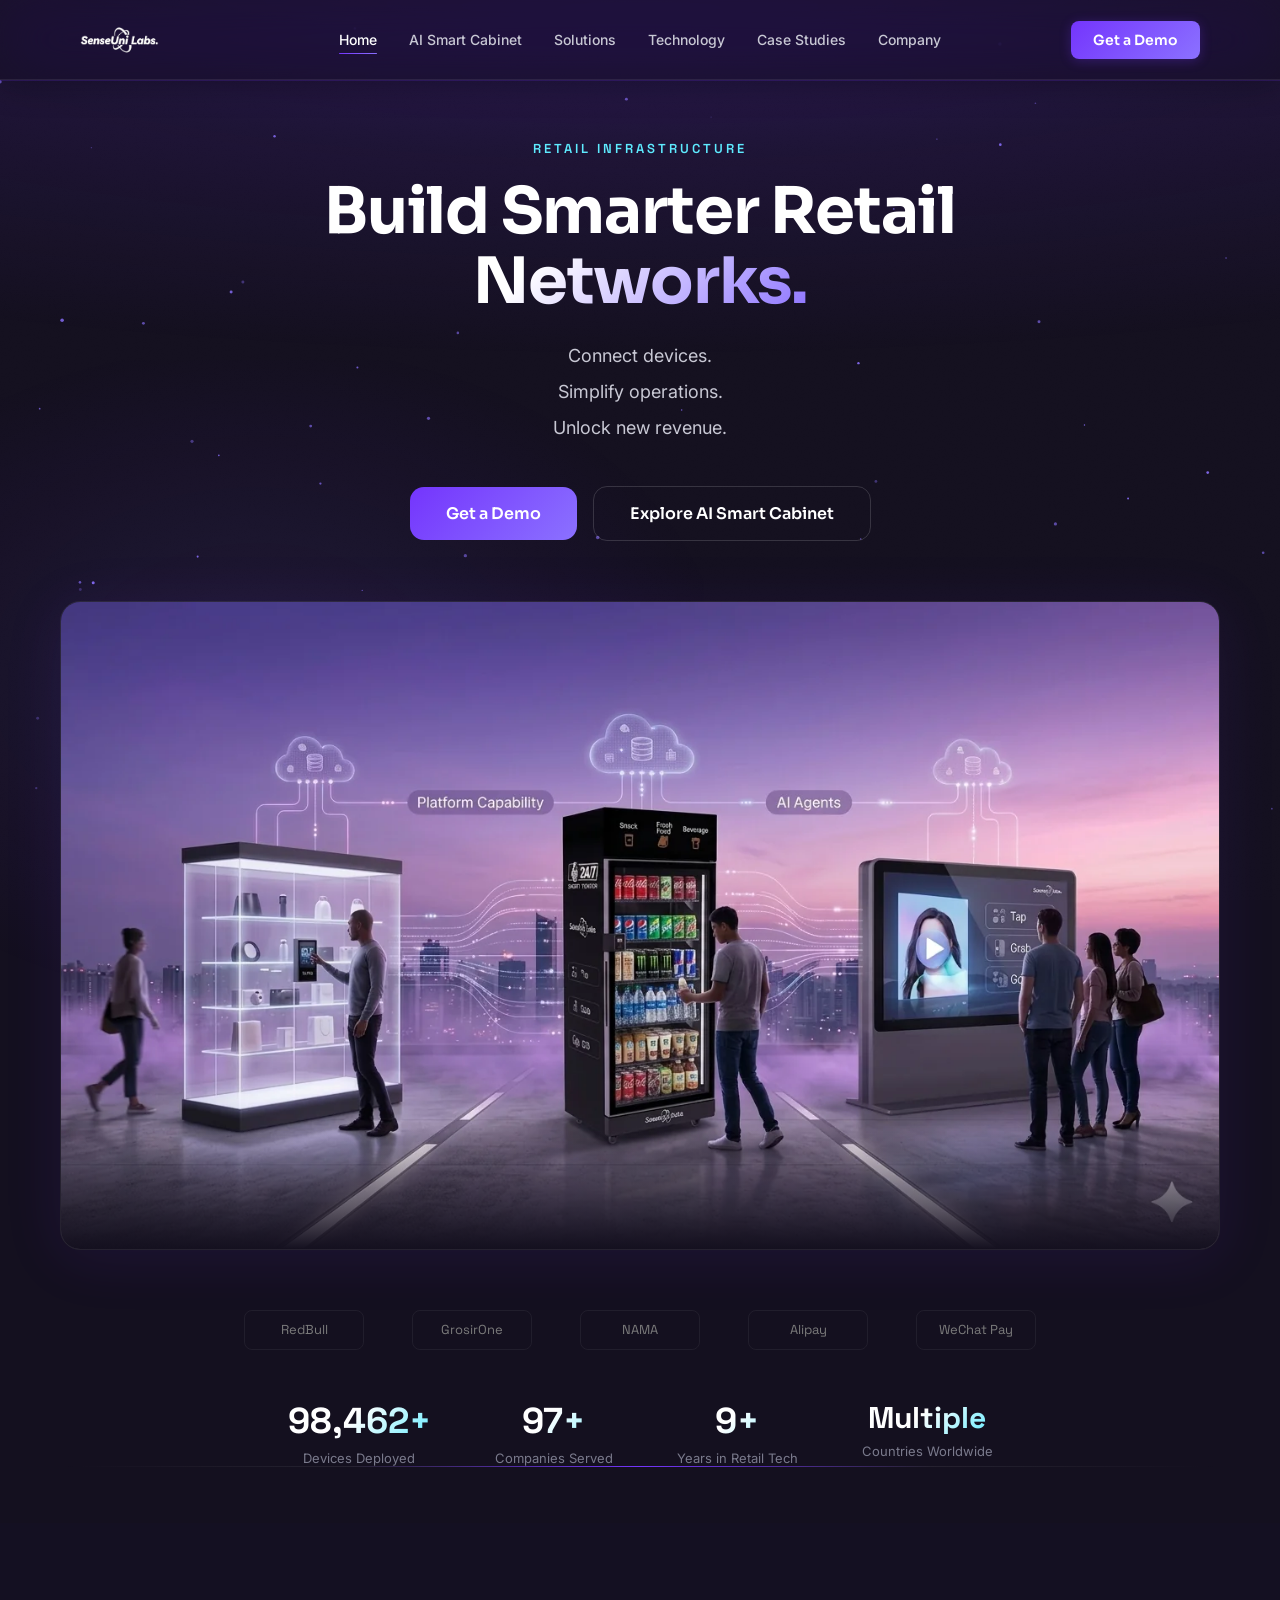
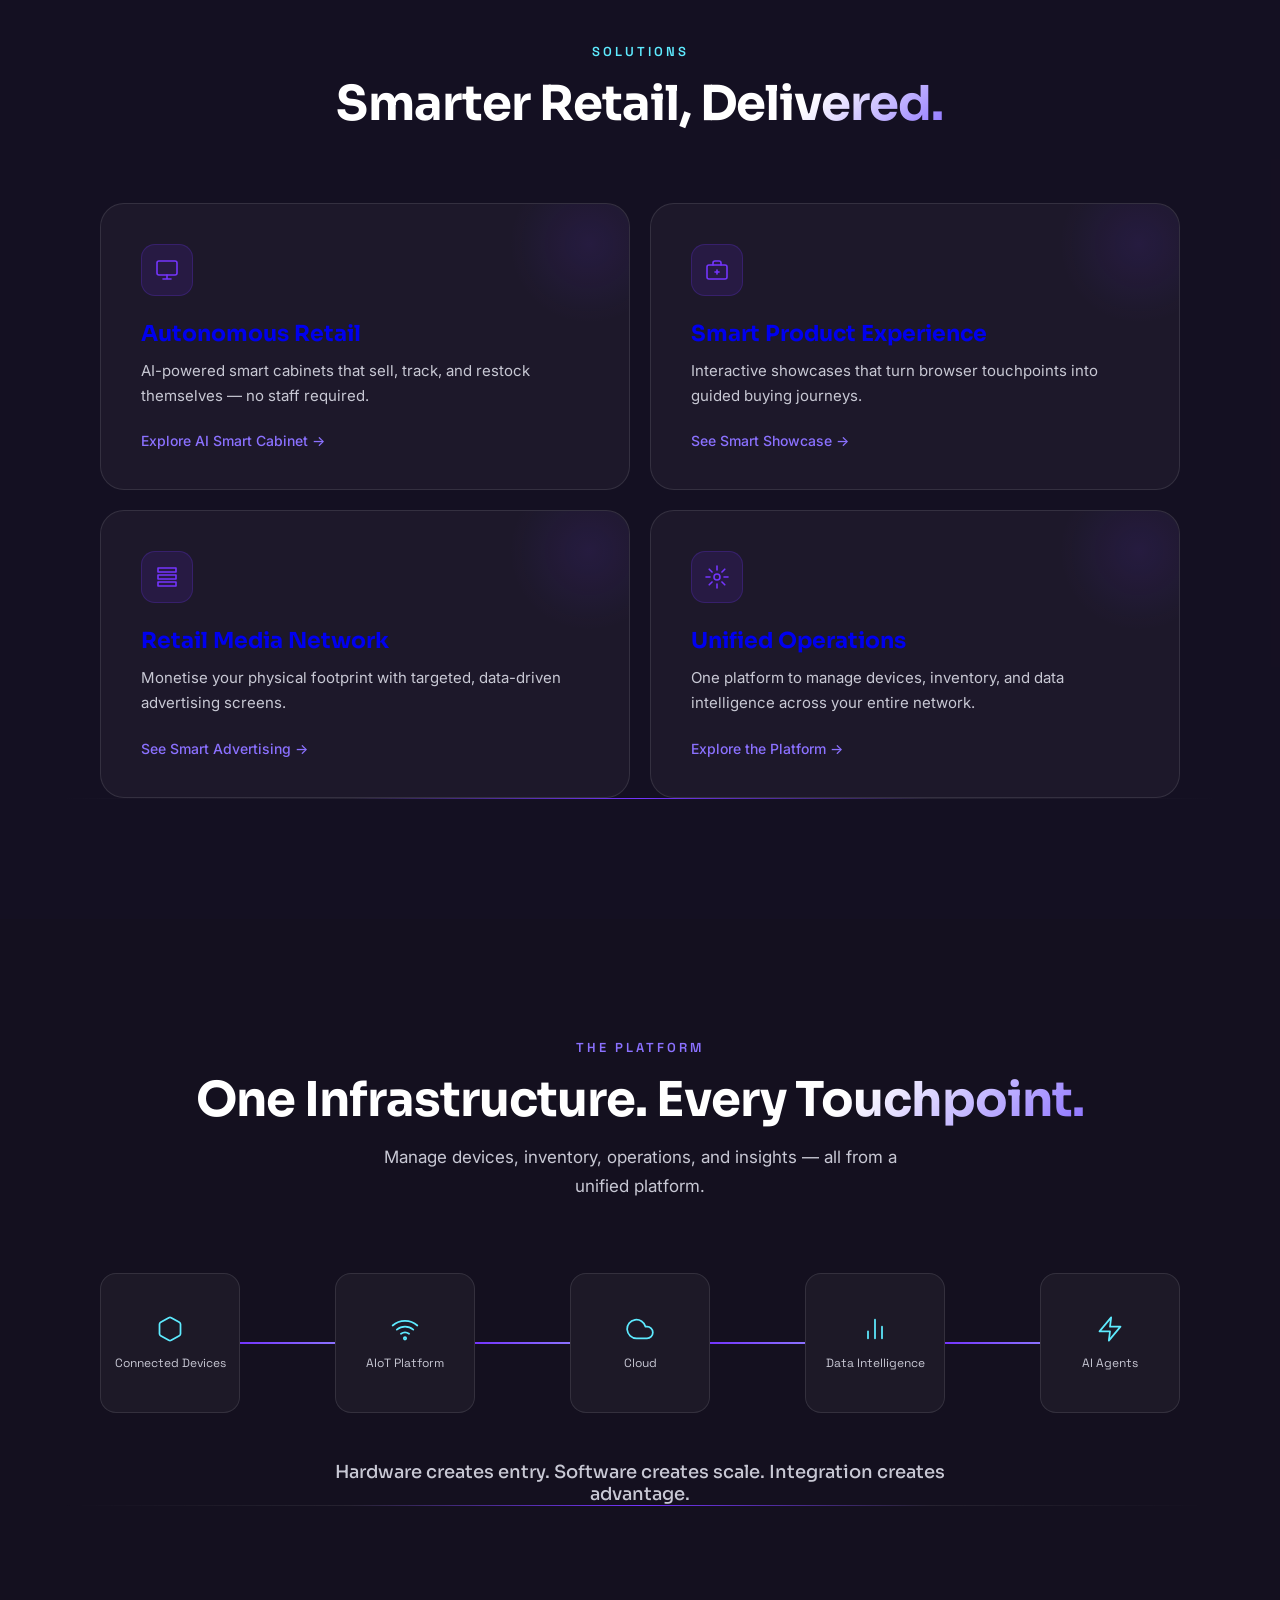
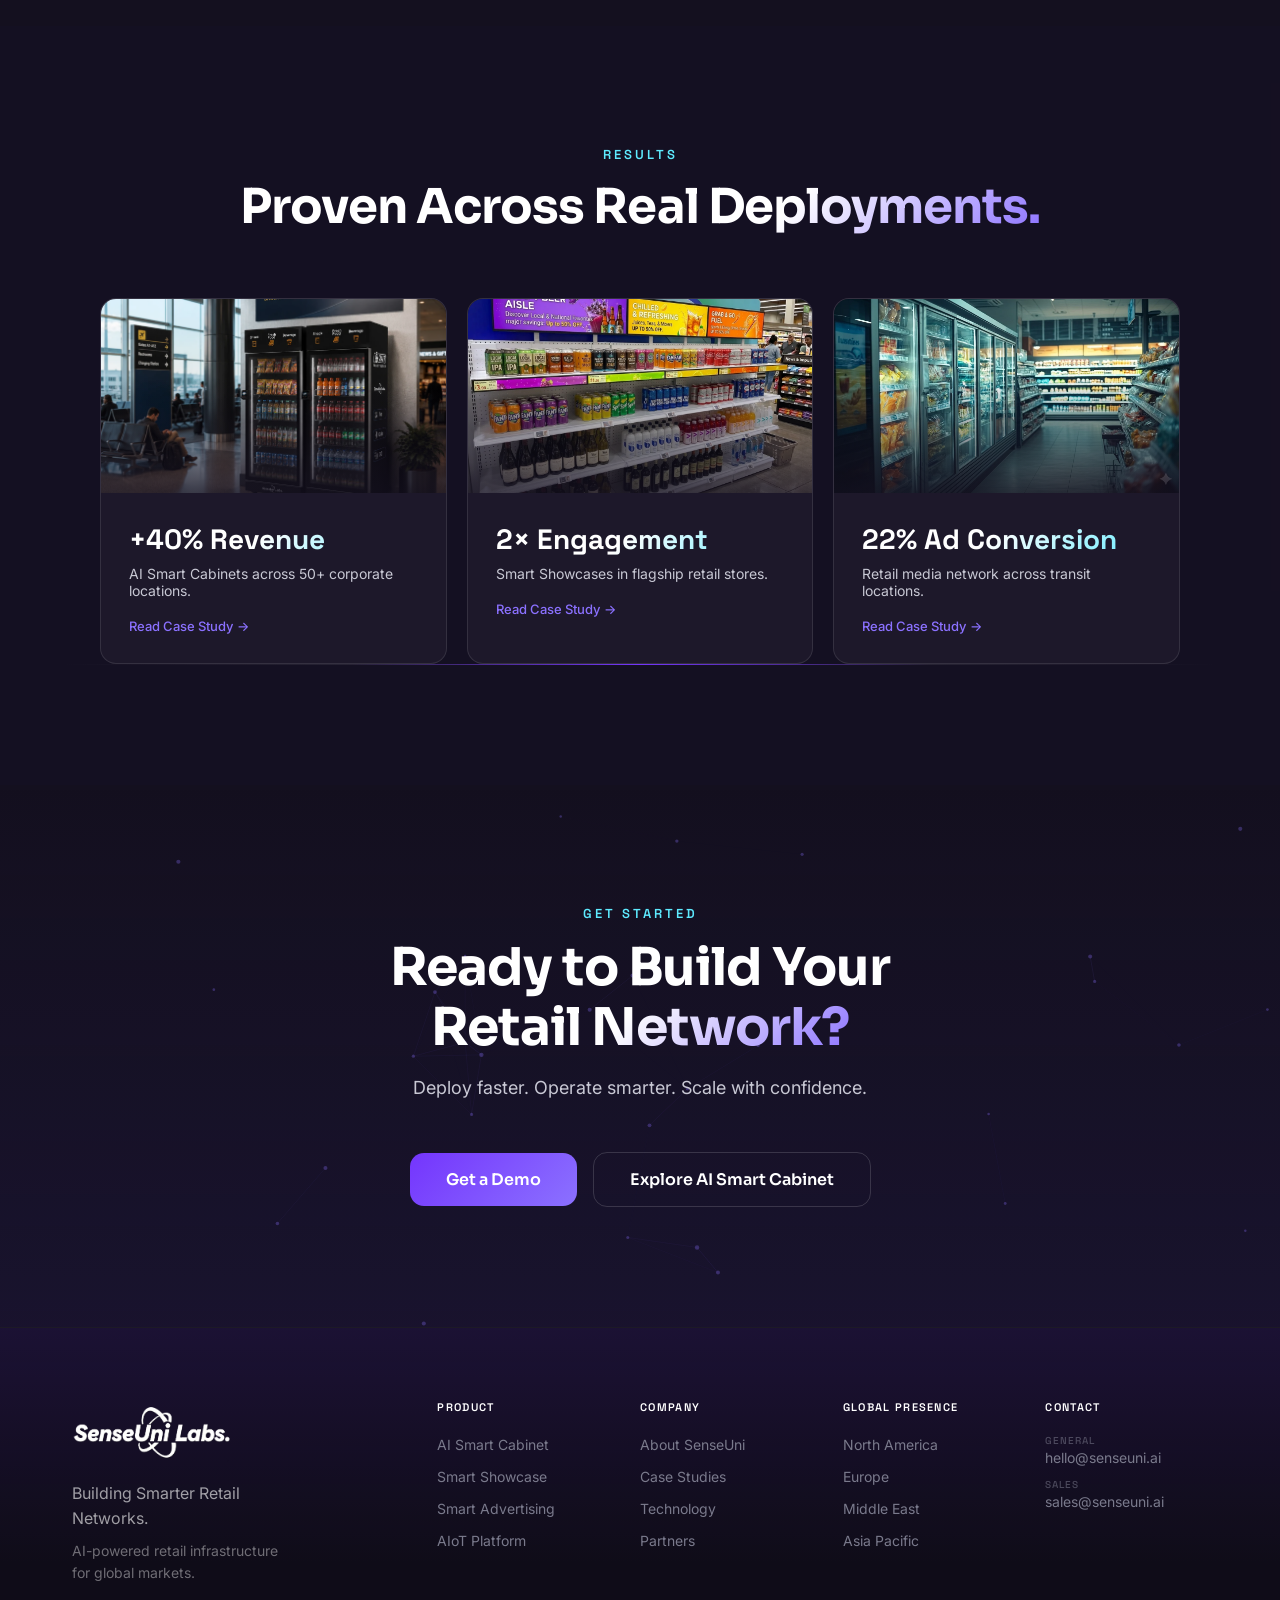
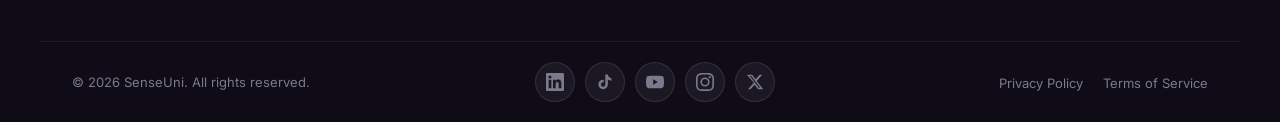
==== index.html @ 122704c2 "initial commit" ====
﻿<!DOCTYPE html>
<html lang="en">
<head>
  <meta charset="UTF-8" />
  <meta name="viewport" content="width=device-width, initial-scale=1.0" />
  <meta name="description" content="SenseUni builds AI-powered smart cabinets, connected showcases, and retail media solutions. One platform to deploy, manage, and scale autonomous retail." />
  <title>SenseUni — Smarter Retail Infrastructure</title>

  <link rel="icon" type="image/webp" href="assets/images/logomini.webp" />
  <link rel="preconnect" href="https://fonts.googleapis.com" />
  <link rel="preconnect" href="https://fonts.gstatic.com" crossorigin />
  <link href="https://fonts.googleapis.com/css2?family=Sora:wght@300;400;500;600;700;800&family=Inter:wght@300;400;500;600&family=Space+Grotesk:wght@400;500;600;700&display=swap" rel="stylesheet" />

  <style>
    /* ═══════════════════════════════════════
       DESIGN TOKENS
    ═══════════════════════════════════════ */
    :root {
      --color-bg:              #14101F;
      --color-bg-footer:       #0F0C18;
      --color-brand:           #2C2069;
      --color-accent:          #7435FD;
      --color-highlight:       #8B71FF;
      --color-cyan:            #5EEBFF;

      --color-nav-bg:          rgba(20, 16, 31, 0.55);
      --color-nav-bg-scrolled: rgba(20, 16, 31, 0.72);
      --color-nav-border:      rgba(255, 255, 255, 0.08);
      --color-footer-border:   rgba(255, 255, 255, 0.06);

      --color-border:          rgba(255, 255, 255, 0.10);
      --color-border-glow:     rgba(116, 53, 253, 0.40);
      --color-surface:         rgba(255, 255, 255, 0.04);

      --color-text-primary:    #FFFFFF;
      --color-text-secondary:  #C8C8D4;
      --color-text-muted:      #7A7A8C;

      --gradient-btn:  linear-gradient(135deg, var(--color-accent), var(--color-highlight));
      --gradient-card: linear-gradient(135deg, rgba(44, 32, 105, 0.20) 0%, rgba(116, 53, 253, 0.06) 100%);

      --font-heading: 'Sora', sans-serif;
      --font-body:    'Inter', sans-serif;
      --font-data:    'Space Grotesk', sans-serif;

      --radius-sm: 8px;
      --radius-md: 16px;
      --radius-lg: 24px;

      --nav-height: 80px;

      --ease-out:        cubic-bezier(0.22, 1, 0.36, 1);
      --transition-base: 0.3s;
      --transition-slow: 0.5s;
    }

    /* ═══════════════════════════════════════
       RESET & STICKY-FOOTER LAYOUT
    ═══════════════════════════════════════ */
    *, *::before, *::after { box-sizing: border-box; margin: 0; padding: 0; }

    html {
      scroll-behavior: smooth;
      scrollbar-width: thin;
      scrollbar-color: var(--color-highlight) rgba(20, 16, 31, 0.4);
    }

    body {
      display: flex;
      flex-direction: column;
      min-height: 100vh;
      background-color: var(--color-bg);
      color: var(--color-text-primary);
      font-family: var(--font-body);
      overflow-x: hidden;
    }

    a { text-decoration: none; }

    /* ═══════════════════════════════════════
       CUSTOM SCROLLBAR
    ═══════════════════════════════════════ */
    ::-webkit-scrollbar        { width: 6px; }
    ::-webkit-scrollbar-track  { background: rgba(20, 16, 31, 0.4); }
    ::-webkit-scrollbar-thumb  {
      background: linear-gradient(to bottom, var(--color-accent), var(--color-highlight));
      border-radius: 3px;
    }
    ::-webkit-scrollbar-thumb:hover {
      background: var(--color-highlight);
      box-shadow: 0 0 8px rgba(139, 113, 255, 0.50);
    }

    /* ═══════════════════════════════════════
       AMBIENT GLOW LAYERS  (z-index 0)
    ═══════════════════════════════════════ */
    /* Top center bloom */
    body::before {
      content: '';
      position: fixed;
      top: 0; left: 0; right: 0;
      height: 90vh;
      background: radial-gradient(
        ellipse 160% 65% at 50% -8%,
        rgba(116, 53, 253, 0.28) 0%,
        rgba(116, 53, 253, 0.10) 42%,
        rgba(116, 53, 253, 0.03) 68%,
        transparent 80%
      );
      pointer-events: none;
      z-index: 0;
    }

    /* Bottom-left ambient carry */
    body::after {
      content: '';
      position: fixed;
      bottom: -10%; left: -15%;
      width: 70vw; height: 70vh;
      background: radial-gradient(
        ellipse at center,
        rgba(139, 113, 255, 0.10) 0%,
        rgba(116, 53, 253, 0.04) 50%,
        transparent 75%
      );
      pointer-events: none;
      z-index: 0;
    }

    /* Grain / noise texture overlay  (z-index 2) */
    .grain-overlay {
      position: fixed;
      inset: 0;
      background-image: url("data:image/svg+xml,%3Csvg xmlns='http://www.w3.org/2000/svg' width='200' height='200'%3E%3Cfilter id='n'%3E%3CfeTurbulence type='fractalNoise' baseFrequency='0.85' numOctaves='4' stitchTiles='stitch'/%3E%3CfeColorMatrix type='saturate' values='0'/%3E%3C/filter%3E%3Crect width='200' height='200' filter='url(%23n)'/%3E%3C/svg%3E");
      background-repeat: repeat;
      background-size: 200px 200px;
      opacity: 0.035;
      mix-blend-mode: overlay;
      pointer-events: none;
      z-index: 2;
    }

    /* ═══════════════════════════════════════
       KEYFRAMES
    ═══════════════════════════════════════ */
    @keyframes navSlideDown {
      from { opacity: 0; transform: translateY(-8px); }
      to   { opacity: 1; transform: translateY(0); }
    }

    @keyframes fadeUp {
      from { opacity: 0; transform: translateY(20px); }
      to   { opacity: 1; transform: translateY(0); }
    }

    @keyframes imageReveal {
      from { opacity: 0; transform: scale(0.96) translateY(12px); }
      to   { opacity: 1; transform: scale(1)    translateY(0); }
    }

    @keyframes scrollBounce {
      0%, 100% { opacity: 0.40; transform: translateX(-50%) translateY(0); }
      50%       { opacity: 0.90; transform: translateX(-50%) translateY(7px); }
    }

    /* ═══════════════════════════════════════
       PREFERS REDUCED MOTION
    ═══════════════════════════════════════ */
    @media (prefers-reduced-motion: reduce) {
      .nav,
      .hero__label,
      .hero__headline,
      .hero__sub,
      .hero__ctas,
      .hero__network,
      .hero__scroll-hint,
      .footer__main > * {
        animation: none !important;
        opacity: 1 !important;
        transform: none !important;
      }

      .back-to-top              { transition: opacity 0.2s ease !important; }
      .back-to-top,
      .back-to-top.is-visible,
      .back-to-top:hover        { transform: none !important; }
    }

    /* ═══════════════════════════════════════
       NAVIGATION BAR  (z-index 1000)
    ═══════════════════════════════════════ */
    .nav {
      position: fixed;
      top: 0; left: 0; right: 0;
      z-index: 1000;
      height: var(--nav-height);
      background: var(--color-nav-bg);
      backdrop-filter: blur(28px) saturate(160%);
      -webkit-backdrop-filter: blur(28px) saturate(160%);
      border-bottom: 1px solid var(--color-nav-border);
      box-shadow: 0 1px 0 0 rgba(116, 53, 253, 0.18), 0 4px 32px rgba(0, 0, 0, 0.30);
      transition: transform      0.4s var(--ease-out),
                  background     0.4s var(--ease-out),
                  border-color   0.4s var(--ease-out),
                  box-shadow     0.4s var(--ease-out);
      animation: navSlideDown 0.7s var(--ease-out) both;
    }

    .nav.is-scrolled {
      background: var(--color-nav-bg-scrolled);
      border-bottom-color: rgba(255, 255, 255, 0.12);
      box-shadow: 0 1px 0 0 rgba(116, 53, 253, 0.22), 0 8px 48px rgba(0, 0, 0, 0.50);
    }

    .nav.is-hidden {
      transform: translateY(-100%);
      pointer-events: none;
    }

    .nav__inner {
      max-width: 1200px;
      margin: 0 auto;
      padding: 0 40px;
      height: 100%;
      display: flex;
      align-items: center;
      position: relative;
    }

    .nav__logo { display: flex; align-items: center; gap: 10px; flex-shrink: 0; }

    /* Links centred absolutely — independent of logo/CTA widths */
    .nav__links {
      display: flex;
      align-items: center;
      gap: 6px;
      list-style: none;
      position: absolute;
      left: 50%;
      transform: translateX(-50%);
      z-index: 1;
    }

    .nav__link {
      position: relative;
      display: inline-block;
      padding: 6px 13px;
      font-family: var(--font-body);
      font-size: 14px;
      font-weight: 500;
      color: var(--color-text-secondary);
      border-radius: var(--radius-sm);
      transition: color       var(--transition-base) var(--ease-out),
                  background  var(--transition-base) var(--ease-out);
      white-space: nowrap;
    }

    /* Underline grows from center on hover / active */
    .nav__link::after {
      content: '';
      position: absolute;
      bottom: 0;
      left: 13px; right: 13px;
      height: 1.5px;
      background: var(--gradient-btn);
      border-radius: 2px;
      transform: scaleX(0);
      transform-origin: center;
      transition: transform var(--transition-base) var(--ease-out);
    }

    .nav__link:hover                { color: var(--color-text-primary); background: rgba(255,255,255,0.05); }
    .nav__link:hover::after         { transform: scaleX(1); }
    .nav__link.is-active            { color: var(--color-text-primary); }
    .nav__link.is-active::after     { transform: scaleX(1); }

    .nav__cta { flex-shrink: 0; margin-left: auto; }

    /* ── Buttons ── */
    .btn--primary {
      display: inline-flex;
      align-items: center;
      gap: 6px;
      padding: 10px 22px;
      border-radius: var(--radius-sm);
      font-family: var(--font-heading);
      font-size: 14px;
      font-weight: 600;
      color: var(--color-text-primary);
      background: var(--gradient-btn);
      border: none;
      cursor: pointer;
      box-shadow: 0 2px 12px rgba(116, 53, 253, 0.28);
      transition: transform    var(--transition-base) var(--ease-out),
                  box-shadow   var(--transition-base) var(--ease-out);
      position: relative;
      overflow: hidden;
      white-space: nowrap;
    }

    .btn--primary::before {
      content: '';
      position: absolute;
      inset: 0;
      background: linear-gradient(135deg, rgba(255,255,255,0.14) 0%, transparent 55%);
      opacity: 0;
      transition: opacity var(--transition-base) var(--ease-out);
    }

    .btn--primary:hover         { transform: translateY(-2px); box-shadow: 0 0 20px rgba(116,53,253,0.55), 0 6px 24px rgba(116,53,253,0.32); }
    .btn--primary:hover::before { opacity: 1; }
    .btn--primary:active        { transform: translateY(0); }

    .btn--secondary {
      display: inline-flex;
      align-items: center;
      gap: 8px;
      padding: 10px 22px;
      border-radius: var(--radius-sm);
      font-family: var(--font-heading);
      font-size: 14px;
      font-weight: 600;
      color: var(--color-text-primary);
      background: transparent;
      border: 1.5px solid var(--color-border);
      cursor: pointer;
      transition: color         var(--transition-base) var(--ease-out),
                  border-color  var(--transition-base) var(--ease-out),
                  box-shadow    var(--transition-base) var(--ease-out),
                  transform     var(--transition-base) var(--ease-out);
      white-space: nowrap;
    }

    .btn--secondary:hover {
      border-color: var(--color-highlight);
      color: var(--color-highlight);
      transform: translateY(-2px);
      box-shadow: 0 4px 20px rgba(139, 113, 255, 0.18);
    }

    .btn--secondary:active { transform: translateY(0); }

    .btn--lg { padding: 15px 32px; font-size: 15px; }

    /* ── Hamburger ── */
    .nav__hamburger {
      display: none;
      flex-direction: column;
      justify-content: center;
      gap: 5px;
      width: 36px; height: 36px;
      padding: 6px;
      background: none; border: none; cursor: pointer;
      margin-left: auto;
      border-radius: var(--radius-sm);
      transition: background var(--transition-base) var(--ease-out);
    }

    .nav__hamburger:hover { background: rgba(255,255,255,0.06); }

    .nav__hamburger-line {
      display: block;
      width: 100%; height: 1.5px;
      background: var(--color-text-secondary);
      border-radius: 2px;
      transform-origin: center;
      transition: transform  var(--transition-base) var(--ease-out),
                  opacity    var(--transition-base) var(--ease-out);
    }

    .nav.is-open .nav__hamburger-line:nth-child(1) { transform: translateY(6.5px) rotate(45deg); }
    .nav.is-open .nav__hamburger-line:nth-child(2) { opacity: 0; transform: scaleX(0); }
    .nav.is-open .nav__hamburger-line:nth-child(3) { transform: translateY(-6.5px) rotate(-45deg); }

    /* ── Mobile drawer ── */
    .nav__drawer {
      display: none;
      position: fixed;
      top: var(--nav-height); left: 0; right: 0;
      background: rgba(15, 12, 24, 0.97);
      backdrop-filter: blur(24px);
      -webkit-backdrop-filter: blur(24px);
      border-bottom: 1px solid var(--color-nav-border);
      padding: 16px 24px 24px;
      transform: translateY(-8px);
      opacity: 0;
      pointer-events: none;
      transition: transform  var(--transition-slow) var(--ease-out),
                  opacity    var(--transition-slow) var(--ease-out);
      z-index: 999;
    }

    .nav__drawer.is-open { transform: translateY(0); opacity: 1; pointer-events: all; }

    .nav__drawer-links { list-style: none; display: flex; flex-direction: column; gap: 2px; }

    .nav__drawer-link {
      display: block;
      padding: 12px 8px;
      font-family: var(--font-body);
      font-size: 15px; font-weight: 500;
      color: var(--color-text-secondary);
      border-bottom: 1px solid rgba(255,255,255,0.05);
      transition: color var(--transition-base) var(--ease-out);
    }

    .nav__drawer-link:hover { color: var(--color-text-primary); }
    .nav__drawer-cta        { margin-top: 20px; width: 100%; justify-content: center; }

    /* Nav responsive */
    @media (max-width: 900px) {
      .nav__links     { display: none; }
      .nav__cta       { display: none; }
      .nav__hamburger { display: flex; }
      .nav__drawer    { display: block; }
    }

    @media (max-width: 480px) {
      .nav__inner { padding: 0 20px; }
    }

    /* ═══════════════════════════════════════
       PAGE LAYOUT
    ═══════════════════════════════════════ */
    main {
      flex: 1 0 auto;
      position: relative;
      z-index: 3;
    }

    .section-wrap {
      max-width: 1160px;
      margin: 0 auto;
      padding: 0 40px;
    }

    @media (max-width: 640px) { .section-wrap { padding: 0 20px; } }

    /* ═══════════════════════════════════════
       TYPE UTILITIES
    ═══════════════════════════════════════ */
    .t-display {
      font-family: var(--font-heading);
      font-size: clamp(40px, 6.5vw, 88px);
      font-weight: 800;
      letter-spacing: -0.03em;
      line-height: 1.04;
      color: var(--color-text-primary);
    }

    .gradient-text {
      background: linear-gradient(135deg, var(--color-text-primary) 45%, var(--color-highlight));
      -webkit-background-clip: text;
      -webkit-text-fill-color: transparent;
      background-clip: text;
    }

    .gradient-text-cyan {
      background: linear-gradient(135deg, var(--color-text-primary) 45%, var(--color-cyan));
      -webkit-background-clip: text;
      -webkit-text-fill-color: transparent;
      background-clip: text;
    }

    .section-label {
      display: block;
      font-family: var(--font-data);
      font-size: 13px;
      font-weight: 600;
      letter-spacing: 3px;
      text-transform: uppercase;
      text-align: center;
      margin-bottom: 16px;
    }

    .section-inner {
      max-width: 1280px;
      margin: 0 auto;
    }

    .section-divider {
      display: block;
      height: 1px;
      max-width: 1280px;
      margin: 0 auto;
      border: none;
      background: linear-gradient(90deg, transparent, rgba(255, 255, 255, 0.08), var(--color-accent), rgba(255, 255, 255, 0.08), transparent);
    }

    @keyframes pulseGlow {
      0%, 100% { box-shadow: 0 0 0 0 rgba(116, 53, 253, 0); }
      50%      { box-shadow: 0 0 0 14px rgba(116, 53, 253, 0.14); }
    }

    @keyframes floatDrift {
      0%, 100% { transform: translate(0, 0); }
      50%      { transform: translate(var(--drift-x, 12px), var(--drift-y, -12px)); }
    }

    @keyframes chevronBounce {
      0%, 100% { opacity: 0.30; transform: translateX(-50%) translateY(0); }
      50%      { opacity: 0.75; transform: translateX(-50%) translateY(8px); }
    }

    /* ═══════════════════════════════════════
       SECTION 1 — HERO
       Part A: text on dark bg · Part B: image showcase
    ═══════════════════════════════════════ */
    .hero {
      position: relative;
      z-index: 3;
      display: flex;
      flex-direction: column;
    }

    /* ── Part A — Text area ── */
    .hero__text-area {
      padding: 140px 60px 60px;
      text-align: center;
      position: relative;
      z-index: 2;
    }

    .hero__content {
      max-width: 800px;
      margin: 0 auto;
      display: flex;
      flex-direction: column;
      align-items: center;
    }

    .hero__label {
      font-family: var(--font-data);
      font-size: 13px;
      font-weight: 600;
      letter-spacing: 3px;
      text-transform: uppercase;
      color: var(--color-cyan);
      margin-bottom: 20px;
      animation: fadeUp 0.7s var(--ease-out) 0.15s both;
    }

    .hero__headline {
      font-family: var(--font-heading);
      font-size: clamp(36px, 6vw, 64px);
      font-weight: 700;
      line-height: 1.1;
      letter-spacing: -0.02em;
      margin-bottom: 20px;
      animation: fadeUp 0.8s var(--ease-out) 0.28s both;
    }

    .hero__sub {
      font-family: var(--font-body);
      font-size: 18px;
      line-height: 2.0;
      color: var(--color-text-secondary);
      margin-bottom: 40px;
      animation: fadeUp 0.8s var(--ease-out) 0.42s both;
    }

    .hero__ctas {
      display: flex;
      align-items: center;
      justify-content: center;
      gap: 16px;
      flex-wrap: wrap;
      animation: fadeUp 0.8s var(--ease-out) 0.56s both;
    }

    .hero__cta--primary {
      background: var(--gradient-btn);
      color: #fff;
      font-family: var(--font-heading);
      font-size: 16px;
      font-weight: 600;
      padding: 16px 36px;
      border-radius: 14px;
      transition: transform var(--transition-base) var(--ease-out),
                  box-shadow var(--transition-base) var(--ease-out);
    }

    .hero__cta--primary:hover {
      transform: translateY(-2px);
      box-shadow: 0 8px 30px rgba(116, 53, 253, 0.30);
    }

    .hero__cta--secondary {
      background: transparent;
      border: 1px solid rgba(255, 255, 255, 0.15);
      color: var(--color-text-primary);
      font-family: var(--font-heading);
      font-size: 16px;
      font-weight: 600;
      padding: 16px 36px;
      border-radius: 14px;
      transition: border-color var(--transition-base) var(--ease-out),
                  background var(--transition-base) var(--ease-out);
    }

    .hero__cta--secondary:hover {
      border-color: var(--color-highlight);
      background: rgba(255, 255, 255, 0.05);
    }

    /* ── Part B — Image showcase ── */
    .hero__image-wrap {
      padding: 0 60px;
      position: relative;
      z-index: 2;
      animation: fadeUp 0.9s var(--ease-out) 0.68s both;
    }

    .hero-image-container {
      max-width: 1200px;
      margin: 0 auto;
      border-radius: 20px;
      overflow: hidden;
      border: 1px solid rgba(255, 255, 255, 0.08);
      position: relative;
      box-shadow: 0 8px 60px rgba(116, 53, 253, 0.10);
    }

    .hero-image-container img {
      width: 100%;
      display: block;
    }

    /* Fade bottom edge into the base background */
    .hero-image-container::after {
      content: '';
      position: absolute;
      bottom: 0; left: 0; right: 0;
      height: 120px;
      background: linear-gradient(transparent, #14101F);
      pointer-events: none;
    }

    /* Hero responsive */
    @media (max-width: 768px) {
      .hero__text-area { padding: 120px 32px 48px; }
      .hero__image-wrap { padding: 0 24px; }
    }

    @media (max-width: 480px) {
      .hero__text-area { padding: 100px 20px 40px; }
      .hero__sub       { font-size: 16px; }
      .hero__image-wrap { padding: 0 16px; }
    }

    /* Shared reveal-on-scroll baseline */
    [data-reveal] {
      opacity: 0;
      transform: translateY(28px);
      transition: opacity 0.6s var(--ease-out), transform 0.6s var(--ease-out);
    }
    [data-reveal].in-view { opacity: 1; transform: translateY(0); }

    /* ═══════════════════════════════════════
       SECTION 2 — TRUST BAR + METRICS
    ═══════════════════════════════════════ */
    .trust { position: relative; z-index: 3; padding: 60px 60px 56px; }

    .trust__logos {
      display: flex;
      flex-wrap: wrap;
      align-items: center;
      justify-content: center;
      gap: 48px;
    }

    .trust__logo {
      display: flex;
      align-items: center;
      justify-content: center;
      width: 120px; height: 40px;
      border: 1px solid rgba(255, 255, 255, 0.06);
      border-radius: 8px;
      font-family: var(--font-data);
      font-size: 13px;
      color: var(--color-text-muted);
      opacity: 0.35;
      filter: grayscale(1);
      transition: opacity var(--transition-base) var(--ease-out),
                  filter   var(--transition-base) var(--ease-out);
    }

    .trust__logo:hover { opacity: 0.7; filter: grayscale(0); }

    .trust__metrics {
      display: flex;
      flex-wrap: wrap;
      align-items: flex-start;
      justify-content: center;
      gap: 64px;
      margin-top: 48px;
    }

    .trust__metric { text-align: center; }

    .trust__number {
      font-family: var(--font-data);
      font-size: 36px;
      font-weight: 700;
    }

    .trust__number--word { font-size: 30px; }

    .trust__label {
      font-family: var(--font-body);
      font-size: 13px;
      color: var(--color-text-muted);
      margin-top: 6px;
    }

    @media (max-width: 640px) {
      .trust { padding: 48px 24px 40px; }
      .trust__logos, .trust__metrics { gap: 28px; }
    }

    /* ═══════════════════════════════════════
       SECTION 3 — SOLUTIONS
    ═══════════════════════════════════════ */
    .solutions {
      position: relative;
      z-index: 3;
      padding: 120px 60px;
      background: rgba(44, 32, 105, 0.05);
    }

    .solutions__label { color: var(--color-cyan); }

    .solutions__headline {
      font-family: var(--font-heading);
      font-size: clamp(32px, 5vw, 48px);
      font-weight: 700;
      line-height: 1.15;
      letter-spacing: -0.02em;
      text-align: center;
    }

    .solutions__grid {
      margin-top: 72px;
      display: grid;
      grid-template-columns: repeat(2, 1fr);
      gap: 20px;
    }

    .solutions__card {
      position: relative;
      display: flex;
      flex-direction: column;
      background: var(--color-surface);
      border: 1px solid var(--color-border);
      border-radius: var(--radius-lg);
      overflow: hidden;
      padding: 40px;
      transition: transform 0.4s var(--ease-out), border-color 0.4s var(--ease-out);
      opacity: 0;
      transform: translateY(28px);
    }

    .solutions__card.in-view { opacity: 1; transform: translateY(0); }
    .solutions__card.in-view:hover { transform: translateY(-4px); }
    .solutions__card:hover { border-color: var(--color-accent); }

    /* Top-edge gradient line on hover */
    .solutions__card::before {
      content: '';
      position: absolute;
      top: 0; left: 0; right: 0;
      height: 2px;
      background: linear-gradient(90deg, var(--color-accent), var(--color-highlight));
      opacity: 0;
      transition: opacity 0.35s var(--ease-out);
    }
    .solutions__card:hover::before { opacity: 1; }

    /* Background orb */
    .solutions__card::after {
      content: '';
      position: absolute;
      top: -40px; right: -40px;
      width: 160px; height: 160px;
      border-radius: 50%;
      background: radial-gradient(circle, rgba(116, 53, 253, 0.10) 0%, transparent 70%);
      pointer-events: none;
      z-index: 0;
    }

    .solutions__card > * { position: relative; z-index: 1; }

    /* Icon box */
    .solutions__icon-box {
      width: 52px; height: 52px;
      border-radius: 14px;
      background: rgba(116, 53, 253, 0.12);
      border: 1px solid rgba(116, 53, 253, 0.22);
      display: flex;
      align-items: center;
      justify-content: center;
      margin-bottom: 24px;
      flex-shrink: 0;
      transition: transform 0.3s var(--ease-out);
    }

    .solutions__card:hover .solutions__icon-box {
      animation: iconFloat 2s ease-in-out infinite;
    }

    @keyframes iconFloat {
      0%, 100% { transform: translateY(0px); }
      50%       { transform: translateY(-5px); }
    }

    .solutions__card-title {
      font-family: var(--font-heading);
      font-size: 22px;
      font-weight: 700;
      margin-bottom: 12px;
    }

    .solutions__card-sub {
      font-family: var(--font-body);
      font-size: 15px;
      line-height: 1.65;
      color: var(--color-text-secondary);
      flex: 1;
      margin-bottom: 24px;
    }

    .solutions__link {
      display: inline-flex;
      align-items: center;
      gap: 4px;
      font-family: var(--font-body);
      font-size: 14px;
      font-weight: 500;
      color: var(--color-highlight);
    }

    .solutions__arrow { display: inline-block; transition: transform var(--transition-base) var(--ease-out); }
    .solutions__card:hover .solutions__arrow { transform: translateX(4px); }

    /* Placeholder text (still used in proof section fallback) */
    .solutions__placeholder {
      font-family: var(--font-data);
      font-size: 12px;
      color: var(--color-text-muted);
      text-align: center;
      padding: 0 24px;
    }

    @media (max-width: 860px) {
      .solutions__grid { grid-template-columns: 1fr; }
    }

    @media (max-width: 640px) {
      .solutions { padding: 88px 24px; }
      .solutions__card { padding: 28px; }
    }

    /* ═══════════════════════════════════════
       SECTION 4 — PLATFORM
    ═══════════════════════════════════════ */
    .platform { position: relative; z-index: 3; padding: 120px 60px; }

    .platform__label { color: var(--color-highlight); }

    .platform__headline {
      font-family: var(--font-heading);
      font-size: clamp(32px, 5vw, 48px);
      font-weight: 700;
      line-height: 1.15;
      letter-spacing: -0.02em;
      text-align: center;
      margin-bottom: 16px;
    }

    .platform__sub {
      font-family: var(--font-body);
      font-size: 17px;
      line-height: 1.7;
      color: var(--color-text-secondary);
      text-align: center;
      max-width: 520px;
      margin: 0 auto;
    }

    .platform__row {
      display: flex;
      align-items: center;
      justify-content: center;
      gap: 0;
      margin-top: 72px;
    }

    .platform__node {
      flex-shrink: 0;
      width: 140px; height: 140px;
      display: flex;
      flex-direction: column;
      align-items: center;
      justify-content: center;
      gap: 12px;
      background: var(--color-surface);
      border: 1px solid var(--color-border);
      border-radius: var(--radius-md);
      transition: transform var(--transition-base) var(--ease-out),
                  border-color var(--transition-base) var(--ease-out),
                  box-shadow var(--transition-base) var(--ease-out);
    }

    .platform__node:hover {
      transform: scale(1.05);
      border-color: var(--color-accent);
      box-shadow: 0 0 24px rgba(116, 53, 253, 0.30);
    }

    .platform__node-label {
      font-family: var(--font-data);
      font-size: 12px;
      color: var(--color-text-secondary);
      text-align: center;
    }

    .platform__line {
      flex: 1 1 64px;
      height: 2px;
      max-width: 96px;
      background: linear-gradient(90deg, var(--color-accent), var(--color-highlight));
      opacity: 0.2;
      transform: scaleX(0);
      transform-origin: left;
      transition: transform 0.7s var(--ease-out);
      position: relative;
      overflow: visible;
    }

    .platform__line.in-view { transform: scaleX(1); }

    .platform__line .platform__dot {
      position: absolute;
      top: 50%; left: 0;
      width: 3px; height: 3px;
      border-radius: 50%;
      background: var(--color-highlight);
      box-shadow: 0 0 6px var(--color-highlight);
      transform: translateY(-50%);
      opacity: 0;
    }

    .platform__line.dots-on .platform__dot { animation: lineDot 3s linear infinite; }

    @keyframes lineDot {
      0%   { left: 0;    opacity: 0; }
      10%  { opacity: 1; }
      90%  { opacity: 1; }
      100% { left: 100%; opacity: 0; }
    }

    .platform__statement {
      font-family: var(--font-heading);
      font-size: 18px;
      font-weight: 500;
      color: var(--color-text-secondary);
      text-align: center;
      max-width: 640px;
      margin: 48px auto 0;
    }

    @media (max-width: 900px) {
      .platform__row { flex-wrap: wrap; gap: 16px; }
      .platform__line { display: none; }
    }

    @media (max-width: 640px) {
      .platform { padding: 88px 24px; }
    }

    /* ═══════════════════════════════════════
       SECTION 5 — PROOF
    ═══════════════════════════════════════ */
    .proof { position: relative; z-index: 3; padding: 120px 60px; background: rgba(44, 32, 105, 0.05); }

    .proof__label { color: var(--color-cyan); }

    .proof__headline {
      font-family: var(--font-heading);
      font-size: clamp(32px, 5vw, 48px);
      font-weight: 700;
      line-height: 1.15;
      letter-spacing: -0.02em;
      text-align: center;
    }

    .proof__grid {
      display: grid;
      grid-template-columns: repeat(3, 1fr);
      gap: 20px;
      margin-top: 64px;
    }

    .proof__card {
      background: var(--color-surface);
      border: 1px solid var(--color-border);
      border-radius: var(--radius-md);
      overflow: hidden;
      transition: transform 0.4s var(--ease-out), border-color 0.4s var(--ease-out);
    }

    .proof__card:hover { transform: translateY(-4px); border-color: var(--color-accent); }

    .proof__image {
      position: relative;
      aspect-ratio: 16 / 9;
      overflow: hidden;
    }

    .proof__image img {
      width: 100%;
      height: 100%;
      object-fit: cover;
      display: block;
    }

    .proof__image::after {
      content: '';
      position: absolute;
      inset: 0;
      background: linear-gradient(180deg, transparent 40%, rgba(20, 16, 31, 0.80) 100%);
      pointer-events: none;
    }

    .proof__body { padding: 28px; }

    .proof__metric {
      font-family: var(--font-data);
      font-size: 28px;
      font-weight: 700;
      margin-bottom: 8px;
    }

    .proof__desc {
      font-family: var(--font-body);
      font-size: 14px;
      color: var(--color-text-secondary);
      margin-bottom: 16px;
    }

    .proof .solutions__link { font-size: 13px; }

    @media (max-width: 900px) {
      .proof__grid { grid-template-columns: 1fr; }
    }

    @media (max-width: 640px) {
      .proof { padding: 88px 24px; }
    }

    /* ═══════════════════════════════════════
       SECTION 6 — FINAL CTA
    ═══════════════════════════════════════ */
    .final-cta {
      position: relative;
      z-index: 3;
      overflow: hidden;
      background: linear-gradient(to bottom, transparent, rgba(44, 32, 105, 0.20));
    }

    #final-cta-canvas {
      position: absolute;
      inset: 0;
      width: 100%;
      height: 100%;
      pointer-events: none;
      z-index: 0;
    }

    .final-cta__inner {
      position: relative;
      z-index: 1;
      max-width: 680px;
      margin: 0 auto;
      padding: 120px 60px;
      display: flex;
      flex-direction: column;
      align-items: center;
      text-align: center;
    }

    .final-cta__label { color: var(--color-cyan); }

    .final-cta__headline {
      font-family: var(--font-heading);
      font-size: clamp(34px, 6vw, 52px);
      font-weight: 700;
      line-height: 1.15;
      letter-spacing: -0.02em;
      margin-bottom: 16px;
    }

    .final-cta__sub {
      font-family: var(--font-body);
      font-size: 18px;
      line-height: 1.7;
      color: var(--color-text-secondary);
      max-width: 480px;
      margin-bottom: 48px;
    }

    .final-cta__ctas { display: flex; align-items: center; justify-content: center; gap: 16px; flex-wrap: wrap; }

    @media (max-width: 640px) {
      .final-cta__inner { padding: 88px 24px; }
    }

    /* ═══════════════════════════════════════
       FOOTER  (z-index 1)
    ═══════════════════════════════════════ */
    .footer {
      flex-shrink: 0;
      background: linear-gradient(to bottom, rgba(116, 53, 253, 0.12) 0%, transparent 60%),
                  var(--color-bg-footer);
      border-top: 1px solid var(--color-footer-border);
      position: relative;
      z-index: 1;
    }

    .footer__main {
      max-width: 1200px;
      margin: 0 auto;
      padding: 72px 32px 56px;
      display: grid;
      grid-template-columns: 2fr 1fr 1fr 1fr 1fr;
      gap: 40px;
    }

    /* Column entrance — IntersectionObserver adds .is-visible */
    .footer__main > * { opacity: 0; transform: translateY(16px); }

    .footer__main > *.is-visible { animation: fadeUp 0.7s var(--ease-out) both; }

    .footer__main > *:nth-child(1) { animation-delay: 0ms;   }
    .footer__main > *:nth-child(2) { animation-delay: 60ms;  }
    .footer__main > *:nth-child(3) { animation-delay: 120ms; }
    .footer__main > *:nth-child(4) { animation-delay: 180ms; }
    .footer__main > *:nth-child(5) { animation-delay: 240ms; }

    .footer__logo         { display: inline-flex; align-items: center; gap: 10px; margin-bottom: 16px; }

    .footer__tagline { font-family: var(--font-body); font-size: 16px; color: rgba(255, 255, 255, 0.6); line-height: 1.6; max-width: 220px; }

    .footer__col-title    { font-family: var(--font-data); font-size: 11px; font-weight: 600; letter-spacing: 0.12em; text-transform: uppercase; color: var(--color-text-primary); margin-bottom: 20px; }

    .footer__col-links    { list-style: none; display: flex; flex-direction: column; gap: 12px; }
    .footer__col-link     { font-family: var(--font-body); font-size: 14px; color: var(--color-text-muted); transition: color var(--transition-base) var(--ease-out); }
    .footer__col-link:hover { color: var(--color-text-secondary); }

    .footer__contact-item   { display: flex; flex-direction: column; gap: 2px; }
    .footer__contact-label  { font-family: var(--font-data); font-size: 10px; font-weight: 500; letter-spacing: 0.10em; text-transform: uppercase; color: rgba(122,122,140,0.55); }

    .footer__bottom {
      border-top: 1px solid var(--color-footer-border);
      max-width: 1200px;
      margin: 0 auto;
      padding: 20px 32px;
      display: flex;
      align-items: center;
      justify-content: space-between;
      gap: 24px;
      flex-wrap: wrap;
    }

    .footer__copy { font-family: var(--font-body); font-size: 13px; color: var(--color-text-muted); }

    .footer__social { display: flex; align-items: center; gap: 10px; list-style: none; }

    .footer__social-link {
      width: 40px; height: 40px;
      border-radius: 50%;
      background: rgba(255, 255, 255, 0.05);
      border: 1px solid rgba(255, 255, 255, 0.10);
      display: flex; align-items: center; justify-content: center;
      color: var(--color-text-muted);
      transition: color        var(--transition-base) var(--ease-out),
                  border-color var(--transition-base) var(--ease-out),
                  background   var(--transition-base) var(--ease-out),
                  box-shadow   var(--transition-base) var(--ease-out),
                  transform    var(--transition-base) var(--ease-out);
    }

    .footer__social-link:hover {
      color: var(--color-highlight);
      border-color: var(--color-highlight);
      background: rgba(116, 53, 253, 0.12);
      box-shadow: 0 0 16px rgba(116, 53, 253, 0.40);
      transform: translateY(-2px);
    }

    .footer__legal       { display: flex; align-items: center; gap: 20px; list-style: none; }
    .footer__legal-link  { font-family: var(--font-body); font-size: 13px; color: var(--color-text-muted); transition: color var(--transition-base) var(--ease-out); }
    .footer__legal-link:hover { color: var(--color-text-secondary); }

    
    .footer__position-line {
      font-family: var(--font-body);
      font-size: 14px;
      color: rgba(255, 255, 255, 0.4);
      line-height: 1.6;
      max-width: 220px;
      margin-top: 8px;
    }
    /* Footer responsive */
    @media (max-width: 1024px) { .footer__main { grid-template-columns: 2fr 1fr 1fr; } }

    @media (max-width: 900px) {
      .footer__main { grid-template-columns: 1fr 1fr 1fr; gap: 36px; padding: 56px 24px 48px; }
      .footer__logo-col { grid-column: 1 / -1; }
    }

    @media (max-width: 600px) {
      .footer__main { grid-template-columns: 1fr 1fr; gap: 32px; padding: 48px 20px 40px; }
      .footer__logo-col { grid-column: 1 / -1; }
    }

    @media (max-width: 440px) {
      .footer__main { grid-template-columns: 1fr; }
      .footer__bottom { flex-direction: column; align-items: flex-start; gap: 16px; padding: 20px; }
    }

    /* ═══════════════════════════════════════
       BACK-TO-TOP BUTTON  (z-index 500)
    ═══════════════════════════════════════ */
    .back-to-top {
      position: fixed;
      bottom: 32px; right: 20px;
      width: 48px; height: 48px;
      border-radius: 50%;
      background: var(--gradient-btn);
      border: none; cursor: pointer;
      display: flex; align-items: center; justify-content: center;
      color: var(--color-text-primary);
      box-shadow: 0 4px 16px rgba(116, 53, 253, 0.28);
      z-index: 500;
      opacity: 0;
      transform: scale(0.75) translateY(8px);
      pointer-events: none;
      transition: opacity    0.3s var(--ease-out),
                  transform  0.3s var(--ease-out),
                  box-shadow 0.3s var(--ease-out);
    }

    .back-to-top.is-visible {
      opacity: 1;
      transform: scale(1) translateY(0);
      pointer-events: all;
    }

    .back-to-top:hover {
      transform: scale(1) translateY(-2px);
      box-shadow: 0 0 20px rgba(116,53,253,0.50), 0 6px 20px rgba(116,53,253,0.28);
    }

    .back-to-top:active { transform: scale(0.94) translateY(0); }

    /* ═══════════════════════════════════════
       COOKIE BANNER  (z-index 9999)
    ═══════════════════════════════════════ */
    .cookie-banner {
      display: none;
      position: fixed; bottom: 0; left: 0; right: 0;
      z-index: 9999;
      align-items: center; justify-content: space-between; gap: 16px;
      padding: 16px 32px;
      background: rgba(20, 16, 31, 0.94);
      backdrop-filter: blur(20px); -webkit-backdrop-filter: blur(20px);
      border-top: 1px solid rgba(116, 53, 253, 0.3);
      box-shadow: 0 -4px 32px rgba(0, 0, 0, 0.4);
      transform: translateY(100%);
      transition: transform 0.4s cubic-bezier(0.22, 1, 0.36, 1);
    }
    .cookie-banner.is-visible { transform: translateY(0); }
    .cookie-banner p {
      font-family: var(--font-body); font-size: 14px;
      color: rgba(255, 255, 255, 0.80); line-height: 1.5; flex: 1;
    }
    .cookie-banner a { color: var(--color-highlight); text-decoration: underline; }
    .cookie-accept-btn {
      flex-shrink: 0; padding: 8px 20px; border-radius: var(--radius-sm);
      background: var(--color-accent); color: var(--color-text-primary);
      font-family: var(--font-body); font-size: 13px; font-weight: 600;
      border: none; cursor: pointer; white-space: nowrap;
      transition: background var(--transition-base) var(--ease-out),
                  transform  var(--transition-base) var(--ease-out);
    }
    .cookie-accept-btn:hover { background: var(--color-highlight); transform: translateY(-1px); }
    @media (max-width: 640px) {
      .cookie-banner { flex-direction: column; align-items: flex-start; padding: 16px 20px; }
      .cookie-accept-btn { width: 100%; text-align: center; }
    }

    /* ═══════════════════════════════════════
       GLOBAL STARFIELD CANVAS  (z-index 0)
    ═══════════════════════════════════════ */
    #home-starfield {
      position: fixed;
      inset: 0;
      z-index: 0;
      pointer-events: none;
    }
  </style>
</head>
<body>

  <!-- Grain texture overlay -->
  <div class="grain-overlay" aria-hidden="true"></div>

  <!-- ═══════════════════════════════════════
       NAVIGATION BAR
  ═══════════════════════════════════════ -->
  <nav class="nav" id="nav" role="navigation" aria-label="Main navigation">
    <div class="nav__inner">

      <a href="index.html" class="nav__logo" aria-label="SenseUni home">
        <img src="assets/images/logo.webp" alt="SenseUni" height="32" width="auto" style="display:block;" />
      </a>

      <ul class="nav__links" role="list">
        <li><a href="index.html"             class="nav__link is-active">Home</a></li>
        <li><a href="ai-smart-cabinet.html"  class="nav__link">AI Smart Cabinet</a></li>
        <li><a href="solutions.html"         class="nav__link">Solutions</a></li>
        <li><a href="technology.html"        class="nav__link">Technology</a></li>
        <li><a href="case-studies.html"      class="nav__link">Case Studies</a></li>
        <li><a href="company.html"           class="nav__link">Company</a></li>
      </ul>

      <div class="nav__cta">
        <a href="get-a-demo.html" class="btn--primary">Get a Demo</a>
      </div>

      <button class="nav__hamburger" id="nav-hamburger"
              aria-label="Toggle navigation menu"
              aria-expanded="false" aria-controls="nav-drawer">
        <span class="nav__hamburger-line"></span>
        <span class="nav__hamburger-line"></span>
        <span class="nav__hamburger-line"></span>
      </button>

    </div>
  </nav>

  <div class="nav__drawer" id="nav-drawer" aria-hidden="true">
    <ul class="nav__drawer-links" role="list">
      <li><a href="index.html"            class="nav__drawer-link">Home</a></li>
      <li><a href="ai-smart-cabinet.html" class="nav__drawer-link">AI Smart Cabinet</a></li>
      <li><a href="solutions.html"        class="nav__drawer-link">Solutions</a></li>
      <li><a href="technology.html"       class="nav__drawer-link">Technology</a></li>
      <li><a href="case-studies.html"     class="nav__drawer-link">Case Studies</a></li>
      <li><a href="company.html"          class="nav__drawer-link">Company</a></li>
    </ul>
    <a href="get-a-demo.html" class="btn--primary nav__drawer-cta">Get a Demo</a>
  </div>


  <!-- ═══════════════════════════════════════
       MAIN CONTENT
  ═══════════════════════════════════════ -->
  <main id="main">

    <!-- Global drifting starfield (fixed, z-index 0) -->
    <canvas id="home-starfield" aria-hidden="true"></canvas>

    <!-- ──────────────────────────────────────
         SECTION 1 — HERO
         Part A: text on clean dark bg
         Part B: hero image showcase with fade
    ─────────────────────────────────────── -->
    <section class="hero" id="hero" aria-labelledby="hero-headline">

      <!-- Part A — Text -->
      <div class="hero__text-area">
        <div class="hero__content">

          <p class="hero__label">Retail Infrastructure</p>

          <h1 class="hero__headline" id="hero-headline">
            Build Smarter <span class="gradient-text">Retail Networks.</span>
          </h1>

          <p class="hero__sub">
            Connect devices.<br>
            Simplify operations.<br>
            Unlock new revenue.
          </p>

          <div class="hero__ctas">
            <a href="get-a-demo.html" class="hero__cta--primary">Get a Demo</a>
            <a href="ai-smart-cabinet.html" class="hero__cta--secondary">Explore AI Smart Cabinet</a>
          </div>

        </div>
      </div>

      <!-- Part B — Hero image showcase -->
      <div class="hero__image-wrap">
        <div class="hero-image-container">
          <img src="assets/images/senseunihero.webp"
               alt="SenseUni AI Smart Cabinet and retail technology deployed in modern environments"
               width="1200" loading="eager" />
        </div>
      </div>

    </section>

    <!-- ──────────────────────────────────────
         SECTION 2 — TRUST BAR + METRICS
         Visual extension of the Hero
    ─────────────────────────────────────── -->
    <section class="trust" id="trust" aria-label="Trusted by leading brands">
      <div class="section-wrap">
        <div class="section-inner">

          <!-- Part A — Logo bar -->
          <div class="trust__logos" data-reveal-group="trust-logos">
            <span class="trust__logo" data-reveal>RedBull</span>
            <span class="trust__logo" data-reveal>GrosirOne</span>
            <span class="trust__logo" data-reveal>NAMA</span>
            <span class="trust__logo" data-reveal>Alipay</span>
            <span class="trust__logo" data-reveal>WeChat Pay</span>
          </div>

          <!-- Part B — Metrics -->
          <div class="trust__metrics" id="trust-metrics" data-reveal-group="trust-metrics">
            <div class="trust__metric" data-reveal>
              <div class="trust__number gradient-text-cyan" data-target="100000" data-suffix="+" data-comma="true">0</div>
              <div class="trust__label">Devices Deployed</div>
            </div>
            <div class="trust__metric" data-reveal>
              <div class="trust__number gradient-text-cyan" data-target="99" data-suffix="+">0</div>
              <div class="trust__label">Companies Served</div>
            </div>
            <div class="trust__metric" data-reveal>
              <div class="trust__number gradient-text-cyan" data-target="10" data-suffix="+">0</div>
              <div class="trust__label">Years in Retail Tech</div>
            </div>
            <div class="trust__metric" data-reveal>
              <div class="trust__number gradient-text-cyan trust__number--word">Multiple</div>
              <div class="trust__label">Countries Worldwide</div>
            </div>
          </div>

        </div>
      </div>
      <hr class="section-divider" />
    </section>

    <!-- ──────────────────────────────────────
         SECTION 3 — SOLUTIONS
    ─────────────────────────────────────── -->
    <section class="solutions" id="solutions" aria-labelledby="solutions-headline">
      <div class="section-wrap">
        <div class="section-inner">

          <p class="section-label solutions__label">Solutions</p>
          <h2 class="solutions__headline" id="solutions-headline">
            Smarter Retail, <span class="gradient-text">Delivered.</span>
          </h2>

          <div class="solutions__grid" data-reveal-group="solutions-grid">

            <a href="ai-smart-cabinet.html" class="solutions__card" data-reveal>
              <div class="solutions__icon-box" aria-hidden="true">
                <svg width="24" height="24" viewBox="0 0 24 24" fill="none" stroke="var(--color-accent)" stroke-width="1.6" stroke-linecap="round" stroke-linejoin="round">
                  <rect x="2" y="3" width="20" height="14" rx="2"/><path d="M8 21h8M12 17v4"/>
                </svg>
              </div>
              <h3 class="solutions__card-title">Autonomous Retail</h3>
              <p class="solutions__card-sub">AI-powered smart cabinets that sell, track, and restock themselves — no staff required.</p>
              <span class="solutions__link">Explore AI Smart Cabinet <span class="solutions__arrow">→</span></span>
            </a>

            <a href="solutions.html#showcase" class="solutions__card" data-reveal>
              <div class="solutions__icon-box" aria-hidden="true">
                <svg width="24" height="24" viewBox="0 0 24 24" fill="none" stroke="var(--color-accent)" stroke-width="1.6" stroke-linecap="round" stroke-linejoin="round">
                  <rect x="2" y="7" width="20" height="14" rx="2"/>
                  <path d="M16 7V5a2 2 0 00-2-2h-4a2 2 0 00-2 2v2"/>
                  <line x1="12" y1="12" x2="12" y2="16"/><line x1="10" y1="14" x2="14" y2="14"/>
                </svg>
              </div>
              <h3 class="solutions__card-title">Smart Product Experience</h3>
              <p class="solutions__card-sub">Interactive showcases that turn browser touchpoints into guided buying journeys.</p>
              <span class="solutions__link">See Smart Showcase <span class="solutions__arrow">→</span></span>
            </a>

            <a href="solutions.html#advertising" class="solutions__card" data-reveal>
              <div class="solutions__icon-box" aria-hidden="true">
                <svg width="24" height="24" viewBox="0 0 24 24" fill="none" stroke="var(--color-accent)" stroke-width="1.6" stroke-linecap="round" stroke-linejoin="round">
                  <path d="M3 3h18v4H3z"/><path d="M3 10h18v4H3z"/><path d="M3 17h18v4H3z"/>
                </svg>
              </div>
              <h3 class="solutions__card-title">Retail Media Network</h3>
              <p class="solutions__card-sub">Monetise your physical footprint with targeted, data-driven advertising screens.</p>
              <span class="solutions__link">See Smart Advertising <span class="solutions__arrow">→</span></span>
            </a>

            <a href="solutions.html" class="solutions__card" data-reveal>
              <div class="solutions__icon-box" aria-hidden="true">
                <svg width="24" height="24" viewBox="0 0 24 24" fill="none" stroke="var(--color-accent)" stroke-width="1.6" stroke-linecap="round" stroke-linejoin="round">
                  <circle cx="12" cy="12" r="3"/>
                  <path d="M12 1v4M12 19v4M4.22 4.22l2.83 2.83M16.95 16.95l2.83 2.83M1 12h4M19 12h4M4.22 19.78l2.83-2.83M16.95 7.05l2.83-2.83"/>
                </svg>
              </div>
              <h3 class="solutions__card-title">Unified Operations</h3>
              <p class="solutions__card-sub">One platform to manage devices, inventory, and data intelligence across your entire network.</p>
              <span class="solutions__link">Explore the Platform <span class="solutions__arrow">→</span></span>
            </a>

          </div>

        </div>
      </div>
      <hr class="section-divider" />
    </section>

    <!-- ──────────────────────────────────────
         SECTION 4 — PLATFORM
    ─────────────────────────────────────── -->
    <section class="platform" id="platform" aria-labelledby="platform-headline">
      <div class="section-wrap">
        <div class="section-inner">

          <p class="section-label platform__label">The Platform</p>
          <h2 class="platform__headline" id="platform-headline">
            One Infrastructure. <span class="gradient-text">Every Touchpoint.</span>
          </h2>
          <p class="platform__sub">Manage devices, inventory, operations, and insights — all from a unified platform.</p>

          <div class="platform__row" data-reveal-group="platform-nodes">

            <div class="platform__node" data-reveal>
              <svg width="28" height="28" viewBox="0 0 24 24" fill="none" stroke="#5EEBFF" stroke-width="1.5" stroke-linecap="round" stroke-linejoin="round" aria-hidden="true">
                <path d="M21 16V8a2 2 0 00-1-1.73l-7-4a2 2 0 00-2 0l-7 4A2 2 0 003 8v8a2 2 0 001 1.73l7 4a2 2 0 002 0l7-4A2 2 0 0021 16z"/>
              </svg>
              <span class="platform__node-label">Connected Devices</span>
            </div>

            <span class="platform__line" data-reveal></span>

            <div class="platform__node" data-reveal>
              <svg width="28" height="28" viewBox="0 0 24 24" fill="none" stroke="#5EEBFF" stroke-width="1.5" stroke-linecap="round" stroke-linejoin="round" aria-hidden="true">
                <path d="M5 12.55a11 11 0 0114.08 0"/>
                <path d="M1.42 9a16 16 0 0121.16 0"/>
                <path d="M8.53 16.11a6 6 0 016.95 0"/>
                <circle cx="12" cy="20" r="1"/>
              </svg>
              <span class="platform__node-label">AIoT Platform</span>
            </div>

            <span class="platform__line" data-reveal></span>

            <div class="platform__node" data-reveal>
              <svg width="28" height="28" viewBox="0 0 24 24" fill="none" stroke="#5EEBFF" stroke-width="1.5" stroke-linecap="round" stroke-linejoin="round" aria-hidden="true">
                <path d="M18 10h-1.26A8 8 0 109 20h9a5 5 0 000-10z"/>
              </svg>
              <span class="platform__node-label">Cloud</span>
            </div>

            <span class="platform__line" data-reveal></span>

            <div class="platform__node" data-reveal>
              <svg width="28" height="28" viewBox="0 0 24 24" fill="none" stroke="#5EEBFF" stroke-width="1.5" stroke-linecap="round" stroke-linejoin="round" aria-hidden="true">
                <path d="M18 20V10M12 20V4M6 20v-6"/>
              </svg>
              <span class="platform__node-label">Data Intelligence</span>
            </div>

            <span class="platform__line" data-reveal></span>

            <div class="platform__node" data-reveal>
              <svg width="28" height="28" viewBox="0 0 24 24" fill="none" stroke="#5EEBFF" stroke-width="1.5" stroke-linecap="round" stroke-linejoin="round" aria-hidden="true">
                <path d="M13 2L3 14h9l-1 8 10-12h-9l1-8z"/>
              </svg>
              <span class="platform__node-label">AI Agents</span>
            </div>

          </div>

          <p class="platform__statement">
            Hardware creates entry. Software creates scale. Integration creates advantage.
          </p>

        </div>
      </div>
      <hr class="section-divider" />
    </section>

    <!-- ──────────────────────────────────────
         SECTION 5 — PROOF
    ─────────────────────────────────────── -->
    <section class="proof" id="proof" aria-labelledby="proof-headline">
      <div class="section-wrap">
        <div class="section-inner">

          <p class="section-label proof__label" style="color: var(--color-cyan);">Results</p>
          <h2 class="proof__headline" id="proof-headline">
            Proven Across <span class="gradient-text">Real Deployments.</span>
          </h2>

          <div class="proof__grid" data-reveal-group="proof-cards">

            <article class="proof__card" data-reveal>
              <div class="proof__image">
                <img src="assets/images/solutioncas-2.webp" alt="AI Smart Cabinet deployed in corporate locations" loading="lazy" />
              </div>
              <div class="proof__body">
                <p class="proof__metric gradient-text-cyan">+40% Revenue</p>
                <p class="proof__desc">AI Smart Cabinets across 50+ corporate locations.</p>
                <a href="case-studies.html" class="solutions__link">Read Case Study <span class="solutions__arrow">→</span></a>
              </div>
            </article>

            <article class="proof__card" data-reveal>
              <div class="proof__image">
                <img src="assets/images/solutioncas-1.webp" alt="Smart Showcase in flagship retail stores" loading="lazy" />
              </div>
              <div class="proof__body">
                <p class="proof__metric gradient-text-cyan">2× Engagement</p>
                <p class="proof__desc">Smart Showcases in flagship retail stores.</p>
                <a href="case-studies.html" class="solutions__link">Read Case Study <span class="solutions__arrow">→</span></a>
              </div>
            </article>

            <article class="proof__card" data-reveal>
              <div class="proof__image">
                <img src="assets/images/solutioncas-3.webp" alt="Retail media network across transit locations" loading="lazy" />
              </div>
              <div class="proof__body">
                <p class="proof__metric gradient-text-cyan">22% Ad Conversion</p>
                <p class="proof__desc">Retail media network across transit locations.</p>
                <a href="case-studies.html" class="solutions__link">Read Case Study <span class="solutions__arrow">→</span></a>
              </div>
            </article>

          </div>

        </div>
      </div>
      <hr class="section-divider" />
    </section>

    <!-- ──────────────────────────────────────
         SECTION 6 — FINAL CTA
    ─────────────────────────────────────── -->
    <section class="final-cta" id="final-cta" aria-labelledby="final-cta-headline">
      <canvas id="final-cta-canvas" aria-hidden="true"></canvas>
      <div class="section-wrap">
        <div class="final-cta__inner" data-reveal-group="final-cta">

          <p class="section-label final-cta__label" data-reveal>Get Started</p>
          <h2 class="final-cta__headline" id="final-cta-headline" data-reveal>
            Ready to Build Your <span class="gradient-text">Retail Network?</span>
          </h2>
          <p class="final-cta__sub" data-reveal>Deploy faster. Operate smarter. Scale with confidence.</p>

          <div class="final-cta__ctas" data-reveal>
            <a href="get-a-demo.html" class="hero__cta--primary">Get a Demo</a>
            <a href="ai-smart-cabinet.html" class="hero__cta--secondary">Explore AI Smart Cabinet</a>
          </div>

        </div>
      </div>
    </section>

  </main>


  <!-- ═══════════════════════════════════════
       FOOTER
  ═══════════════════════════════════════ -->
  <footer class="footer" role="contentinfo">
    <div class="footer__main" id="footer-main">

      <!-- Column 1 — Logo + tagline -->
      <div class="footer__logo-col">
        <a href="index.html" class="footer__logo" aria-label="SenseUni home">
          <img src="assets/images/logo.webp" alt="SenseUni" style="width:160px;height:auto;display:block;" />
        </a>
        <p class="footer__tagline">Building Smarter Retail Networks.</p>
        <p class="footer__position-line">AI-powered retail infrastructure for global markets.</p>
      </div>

      <!-- Column 2 — Product -->
      <div>
        <p class="footer__col-title">Product</p>
        <ul class="footer__col-links" role="list">
          <li><a href="ai-smart-cabinet.html"      class="footer__col-link">AI Smart Cabinet</a></li>
          <li><a href="solutions.html#showcase"    class="footer__col-link">Smart Showcase</a></li>
          <li><a href="solutions.html#advertising" class="footer__col-link">Smart Advertising</a></li>
          <li><a href="technology.html"            class="footer__col-link">AIoT Platform</a></li>
        </ul>
      </div>

      <!-- Column 3 — Company -->
      <div>
        <p class="footer__col-title">Company</p>
        <ul class="footer__col-links" role="list">
          <li><a href="company.html"          class="footer__col-link">About SenseUni</a></li>
          <li><a href="case-studies.html"     class="footer__col-link">Case Studies</a></li>
          <li><a href="technology.html"       class="footer__col-link">Technology</a></li>
          <li><a href="company.html#partners" class="footer__col-link">Partners</a></li>
        </ul>
      </div>

      <!-- Column 4 — Global Presence -->
      <div>
        <p class="footer__col-title">Global Presence</p>
        <ul class="footer__col-links" role="list">
          <li><span class="footer__col-link">North America</span></li>
          <li><span class="footer__col-link">Europe</span></li>
          <li><span class="footer__col-link">Middle East</span></li>
          <li><span class="footer__col-link">Asia Pacific</span></li>
        </ul>
      </div>

      <!-- Column 5 — Contact -->
      <div>
        <p class="footer__col-title">Contact</p>
        <ul class="footer__col-links" role="list">
          <li>
            <div class="footer__contact-item">
              <span class="footer__contact-label">General</span>
              <a href="mailto:hello@senseuni.ai" class="footer__col-link">hello@senseuni.ai</a>
            </div>
          </li>
          <li>
            <div class="footer__contact-item">
              <span class="footer__contact-label">Sales</span>
              <a href="mailto:sales@senseuni.ai" class="footer__col-link">sales@senseuni.ai</a>
            </div>
          </li>
        </ul>
      </div>

    </div>

    <!-- Bottom bar: copyright · social · legal -->
    <div class="footer__bottom">

      <p class="footer__copy">© 2026 SenseUni. All rights reserved.</p>

      <ul class="footer__social" role="list" aria-label="Social media links">

        <li>
          <a href="https://linkedin.com/company/senseuni" class="footer__social-link" aria-label="LinkedIn" target="_blank" rel="noopener">
            <svg width="18" height="18" viewBox="0 0 24 24" fill="currentColor" aria-hidden="true">
              <path d="M20.447 20.452h-3.554v-5.569c0-1.328-.027-3.037-1.852-3.037-1.853 0-2.136 1.445-2.136 2.939v5.667H9.351V9h3.414v1.561h.046c.477-.9 1.637-1.85 3.37-1.85 3.601 0 4.267 2.37 4.267 5.455v6.286zM5.337 7.433a2.062 2.062 0 0 1-2.063-2.065 2.064 2.064 0 1 1 2.063 2.065zm1.782 13.019H3.555V9h3.564v11.452zM22.225 0H1.771C.792 0 0 .774 0 1.729v20.542C0 23.227.792 24 1.771 24h20.451C23.2 24 24 23.227 24 22.271V1.729C24 .774 23.2 0 22.222 0h.003z"/>
            </svg>
          </a>
        </li>

        <li>
          <a href="https://tiktok.com/@senseuni" class="footer__social-link" aria-label="TikTok" target="_blank" rel="noopener">
            <svg width="18" height="18" viewBox="0 0 24 24" fill="currentColor" aria-hidden="true">
              <path d="M19.59 6.69a4.83 4.83 0 0 1-3.77-4.25V2h-3.45v13.67a2.89 2.89 0 0 1-2.88 2.5 2.89 2.89 0 0 1-2.89-2.89 2.89 2.89 0 0 1 2.89-2.89c.28 0 .54.04.79.1V9.01a6.27 6.27 0 0 0-.79-.05 6.34 6.34 0 0 0-6.34 6.34 6.34 6.34 0 0 0 6.34 6.34 6.34 6.34 0 0 0 6.33-6.34V8.79a8.18 8.18 0 0 0 4.78 1.52V6.85a4.85 4.85 0 0 1-1-.16z"/>
            </svg>
          </a>
        </li>

        <li>
          <a href="https://youtube.com/@senseuni" class="footer__social-link" aria-label="YouTube" target="_blank" rel="noopener">
            <svg width="18" height="18" viewBox="0 0 24 24" fill="currentColor" aria-hidden="true">
              <path d="M23.498 6.186a3.016 3.016 0 0 0-2.122-2.136C19.505 3.545 12 3.545 12 3.545s-7.505 0-9.377.505A3.017 3.017 0 0 0 .502 6.186C0 8.07 0 12 0 12s0 3.93.502 5.814a3.016 3.016 0 0 0 2.122 2.136c1.871.505 9.376.505 9.376.505s7.505 0 9.377-.505a3.015 3.015 0 0 0 2.122-2.136C24 15.93 24 12 24 12s0-3.93-.502-5.814zM9.545 15.568V8.432L15.818 12l-6.273 3.568z"/>
            </svg>
          </a>
        </li>

        <li>
          <a href="https://instagram.com/senseuni" class="footer__social-link" aria-label="Instagram" target="_blank" rel="noopener">
            <svg width="18" height="18" viewBox="0 0 24 24" fill="currentColor" aria-hidden="true">
              <path d="M12 2.163c3.204 0 3.584.012 4.85.07 3.252.148 4.771 1.691 4.919 4.919.058 1.265.069 1.645.069 4.849 0 3.205-.012 3.584-.069 4.849-.149 3.225-1.664 4.771-4.919 4.919-1.266.058-1.644.07-4.85.07-3.204 0-3.584-.012-4.849-.07-3.26-.149-4.771-1.699-4.919-4.92-.058-1.265-.07-1.644-.07-4.849 0-3.204.013-3.583.07-4.849.149-3.227 1.664-4.771 4.919-4.919 1.266-.057 1.645-.069 4.849-.069zM12 0C8.741 0 8.333.014 7.053.072 2.695.272.273 2.69.073 7.052.014 8.333 0 8.741 0 12c0 3.259.014 3.668.072 4.948.2 4.358 2.618 6.78 6.98 6.98C8.333 23.986 8.741 24 12 24c3.259 0 3.668-.014 4.948-.072 4.354-.2 6.782-2.618 6.979-6.98.059-1.28.073-1.689.073-4.948 0-3.259-.014-3.667-.072-4.947-.196-4.354-2.617-6.78-6.979-6.98C15.668.014 15.259 0 12 0zm0 5.838a6.162 6.162 0 1 0 0 12.324 6.162 6.162 0 0 0 0-12.324zM12 16a4 4 0 1 1 0-8 4 4 0 0 1 0 8zm6.406-11.845a1.44 1.44 0 1 0 0 2.881 1.44 1.44 0 0 0 0-2.881z"/>
            </svg>
          </a>
        </li>

        <li>
          <a href="https://x.com/senseuni" class="footer__social-link" aria-label="X (Twitter)" target="_blank" rel="noopener">
            <svg width="18" height="18" viewBox="0 0 24 24" fill="currentColor" aria-hidden="true">
              <path d="M18.244 2.25h3.308l-7.227 8.26 8.502 11.24H16.17l-4.714-6.231-5.401 6.231H2.743l7.73-8.835L1.254 2.25H8.08l4.713 6.231zm-1.161 17.52h1.833L7.084 4.126H5.117z"/>
            </svg>
          </a>
        </li>

      </ul>

      <ul class="footer__legal" role="list">
        <li><a href="privacy-policy.html"   class="footer__legal-link">Privacy Policy</a></li>
        <li><a href="terms-of-service.html" class="footer__legal-link">Terms of Service</a></li>
      </ul>

    </div>

  </footer>


  <!-- Back-to-top button -->
  <button class="back-to-top" id="back-to-top" aria-label="Back to top">
    <svg width="20" height="20" viewBox="0 0 24 24" fill="none"
         stroke="currentColor" stroke-width="2"
         stroke-linecap="round" stroke-linejoin="round" aria-hidden="true">
      <polyline points="18 15 12 9 6 15"/>
    </svg>
  </button>


  <!-- ═══════════════════════════════════════
       JAVASCRIPT
  ═══════════════════════════════════════ -->
  <script>
    (() => {
      const nav       = document.getElementById('nav');
      const hamburger = document.getElementById('nav-hamburger');
      const drawer    = document.getElementById('nav-drawer');
      const backToTop = document.getElementById('back-to-top');

      let lastScrollY      = 0;
      let ticking          = false;
      const HIDE_THRESHOLD = 120;
      const DELTA          = 5;

      /* ── Scroll: frosted state + smart hide/reveal ── */
      function onScroll() {
        const y = window.scrollY;

        if (y < HIDE_THRESHOLD) {
          nav.classList.remove('is-hidden');
          nav.classList.toggle('is-scrolled', y > 12);
        } else if (y > lastScrollY + DELTA) {
          nav.classList.add('is-hidden');
          nav.classList.add('is-scrolled');
        } else if (y < lastScrollY - DELTA) {
          nav.classList.remove('is-hidden');
        }

        if (backToTop) backToTop.classList.toggle('is-visible', y > 400);

        lastScrollY = y;
        ticking     = false;
      }

      window.addEventListener('scroll', () => {
        if (!ticking) { requestAnimationFrame(onScroll); ticking = true; }
      }, { passive: true });

      /* Mouse near top edge: reveal nav */
      document.addEventListener('mousemove', (e) => {
        if (e.clientY < 80 && window.scrollY >= HIDE_THRESHOLD) {
          nav.classList.remove('is-hidden');
        }
      });

      /* Remove entrance animation once done — lets .is-hidden override transform */
      nav.addEventListener('animationend', () => {
        nav.style.animation = 'none';
      }, { once: true });

      onScroll(); // initial state

      /* ── Hamburger ── */
      const toggleDrawer = (open) => {
        nav.classList.toggle('is-open', open);
        drawer.classList.toggle('is-open', open);
        hamburger.setAttribute('aria-expanded', String(open));
        drawer.setAttribute('aria-hidden', String(!open));
        document.body.style.overflow = open ? 'hidden' : '';
      };

      hamburger.addEventListener('click', () => toggleDrawer(!drawer.classList.contains('is-open')));

      document.addEventListener('click', (e) => {
        if (drawer.classList.contains('is-open') &&
            !nav.contains(e.target) &&
            !drawer.contains(e.target)) {
          toggleDrawer(false);
        }
      });

      window.addEventListener('resize', () => {
        if (window.innerWidth > 900) toggleDrawer(false);
      });

      drawer.querySelectorAll('a').forEach(l => l.addEventListener('click', () => toggleDrawer(false)));

      /* ── Back-to-top ── */
      if (backToTop) {
        backToTop.addEventListener('click', () => window.scrollTo({ top: 0, behavior: 'smooth' }));
      }

      /* ── Footer column entrance (IntersectionObserver) ── */
      const footerCols = document.querySelectorAll('#footer-main > *');

      if ('IntersectionObserver' in window) {
        const obs = new IntersectionObserver((entries) => {
          entries.forEach(entry => {
            if (entry.isIntersecting) {
              entry.target.classList.add('is-visible');
              obs.unobserve(entry.target);
            }
          });
        }, { threshold: 0.15 });
        footerCols.forEach(col => obs.observe(col));
      } else {
        footerCols.forEach(col => col.classList.add('is-visible'));
      }

      /* ════════════════════════════════════
         HERO — SCROLL HINT
         Hides once the user scrolls past hero
      ════════════════════════════════════ */
      const scrollHint = document.getElementById('hero-scroll-hint');
      if (scrollHint) {
        window.addEventListener('scroll', () => {
          scrollHint.classList.toggle('is-hidden', window.scrollY > 80);
        }, { passive: true });
      }

      /* ════════════════════════════════════
         GLOBAL STARFIELD
         60-80 tiny drifting/twinkling dots,
         no connecting lines, mouse parallax (mobile skip)
      ════════════════════════════════════ */
      (function initGlobalStarfield() {
        const canvas = document.getElementById('home-starfield');
        if (!canvas) return;

        const ctx     = canvas.getContext('2d');
        const reduced = window.matchMedia('(prefers-reduced-motion: reduce)').matches;
        const isMobile = () => window.innerWidth < 768;

        const COUNT = 70;
        let stars   = [];
        let mouse   = { x: 0, y: 0 };
        let target  = { x: 0, y: 0 };
        const LERP  = 0.02;

        function rand(a, b) { return a + Math.random() * (b - a); }

        function resize() {
          canvas.width  = window.innerWidth;
          canvas.height = window.innerHeight;
        }

        function spawn() {
          stars = [];
          for (let i = 0; i < COUNT; i++) {
            stars.push({
              x:       rand(0, canvas.width),
              y:       rand(0, canvas.height),
              r:       rand(0.6, 1.8),
              vx:      rand(-0.08, 0.08),
              vy:      rand(-0.08, 0.08),
              alpha:   rand(0.3, 0.9),
              dAlpha:  rand(0.003, 0.008) * (Math.random() < 0.5 ? 1 : -1),
              px:      0,  /* parallax offset x */
              py:      0,  /* parallax offset y */
              depth:   rand(0.3, 1.0),  /* parallax depth factor */
            });
          }
        }

        function draw() {
          ctx.clearRect(0, 0, canvas.width, canvas.height);
          for (const s of stars) {
            ctx.beginPath();
            ctx.arc(s.x + s.px, s.y + s.py, s.r, 0, Math.PI * 2);
            ctx.fillStyle = `rgba(139, 113, 255, ${s.alpha.toFixed(3)})`;
            ctx.fill();
          }
        }

        function update() {
          /* Lerp parallax offset toward mouse target */
          if (!isMobile()) {
            mouse.x += (target.x - mouse.x) * LERP;
            mouse.y += (target.y - mouse.y) * LERP;
          }

          for (const s of stars) {
            /* Drift */
            s.x += s.vx;
            s.y += s.vy;

            /* Wrap at edges */
            if (s.x < -2)                 s.x = canvas.width  + 2;
            if (s.x > canvas.width  + 2)  s.x = -2;
            if (s.y < -2)                 s.y = canvas.height + 2;
            if (s.y > canvas.height + 2)  s.y = -2;

            /* Twinkle */
            s.alpha += s.dAlpha;
            if (s.alpha > 0.9 || s.alpha < 0.15) s.dAlpha *= -1;

            /* Parallax offset — mouse moves stars slightly */
            if (!isMobile()) {
              s.px = mouse.x * s.depth * 4;
              s.py = mouse.y * s.depth * 4;
            }
          }
        }

        function loop() {
          update();
          draw();
          requestAnimationFrame(loop);
        }

        /* Mouse tracking — normalised -1..1 relative to center */
        window.addEventListener('mousemove', (e) => {
          if (isMobile()) return;
          target.x = (e.clientX / window.innerWidth  - 0.5) * 2;
          target.y = (e.clientY / window.innerHeight - 0.5) * 2;
        }, { passive: true });

        resize();
        spawn();

        if (reduced) {
          draw();
        } else {
          requestAnimationFrame(loop);
        }

        let resizeTimer;
        window.addEventListener('resize', () => {
          clearTimeout(resizeTimer);
          resizeTimer = setTimeout(() => { resize(); spawn(); if (reduced) draw(); }, 200);
        }, { passive: true });
      }());

      /* ════════════════════════════════════
         COUNT-UP ANIMATION — TRUST METRICS
         Triggered once by IntersectionObserver
         Easing: ease-out cubic  t = 1 - (1-p)^3
      ════════════════════════════════════ */
      (function initCountUp() {
        const numbers = document.querySelectorAll('[data-target]');
        if (!numbers.length) return;

        const DURATION = 2000;
        const easeOut  = (t) => 1 - Math.pow(1 - t, 3);

        function format(el, value) {
          const suffix   = el.dataset.suffix   || '';
          const decimals = parseInt(el.dataset.decimals || '0', 10);
          const useComma = el.dataset.comma === 'true';

          let str;
          if (useComma)            str = Math.floor(value).toLocaleString('en-US');
          else if (decimals > 0)   str = value.toFixed(decimals);
          else                     str = String(Math.floor(value));

          return str + suffix;
        }

        function animateOne(el) {
          const target = parseFloat(el.dataset.target);
          const t0     = performance.now();

          function tick(now) {
            const progress = Math.min((now - t0) / DURATION, 1);
            el.textContent = format(el, easeOut(progress) * target);
            if (progress < 1) requestAnimationFrame(tick);
            else el.textContent = format(el, target);
          }
          requestAnimationFrame(tick);
        }

        const bar = document.getElementById('trust-metrics');
        if (!bar) return;

        if ('IntersectionObserver' in window) {
          const obs = new IntersectionObserver((entries) => {
            entries.forEach(entry => {
              if (entry.isIntersecting) {
                numbers.forEach(animateOne);
                obs.disconnect();
              }
            });
          }, { threshold: 0.3 });
          obs.observe(bar);
        } else {
          numbers.forEach(el => { el.textContent = format(el, parseFloat(el.dataset.target)); });
        }
      }());

      /* ════════════════════════════════════
         SCROLL REVEAL — SECTIONS 2 THROUGH 6
         Shared observer drives [data-reveal].
         Groups stagger their children.
      ════════════════════════════════════ */
      (function initScrollReveal() {
        const GROUP_DELAYS = {
          'trust-logos':    [0, 60, 120, 180, 240],
          'trust-metrics':  [0, 80, 160, 240],
          'solutions-grid': [100, 180, 260, 340],
          'platform-nodes': [0, 100, 200, 300, 400],
          'proof-cards':    [0, 100, 200],
          'final-cta':      [0, 80, 160, 240],
        };

        const groups = document.querySelectorAll('[data-reveal-group]');
        const lone   = document.querySelectorAll('[data-reveal]:not([data-reveal-group]):not([data-reveal-group] [data-reveal])');

        const reveal = (el, delay) => setTimeout(() => el && el.classList.add('in-view'), delay);

        if (!('IntersectionObserver' in window)) {
          document.querySelectorAll('[data-reveal]').forEach(el => el.classList.add('in-view'));
          return;
        }

        const obs = new IntersectionObserver((entries, observer) => {
          entries.forEach(entry => {
            if (!entry.isIntersecting) return;
            const target = entry.target;

            if (target.hasAttribute('data-reveal-group')) {
              const key      = target.dataset.revealGroup;
              const delays   = GROUP_DELAYS[key] || [];
              const children = target.matches('[data-reveal]')
                ? [target]
                : target.querySelectorAll(':scope > [data-reveal], :scope > * > [data-reveal]');
              children.forEach((child, i) => reveal(child, delays[i] != null ? delays[i] : i * 80));

              /* Platform connecting-line dots: start after lines draw in */
              if (key === 'platform-nodes') {
                const lines = target.querySelectorAll('.platform__line');
                lines.forEach((line, i) => {
                  setTimeout(() => {
                    line.classList.add('dots-on');
                    const dot = document.createElement('span');
                    dot.className = 'platform__dot';
                    line.appendChild(dot);
                  }, 700 + i * 150);
                });
              }
            } else {
              reveal(target, 0);
            }

            observer.unobserve(target);
          });
        }, { threshold: 0.15, rootMargin: '0px 0px -60px 0px' });

        groups.forEach(g => obs.observe(g));
        lone.forEach(el => obs.observe(el));
      }());

      /* ════════════════════════════════════
         FINAL CTA — SPARSE PARTICLE CANVAS
         ~30 dots, faint connections, continuous
      ════════════════════════════════════ */
      (function initFinalCtaParticles() {
        const canvas = document.getElementById('final-cta-canvas');
        if (!canvas) return;

        const ctx = canvas.getContext('2d');
        const reduced = window.matchMedia('(prefers-reduced-motion: reduce)').matches;
        const PARTICLE_COUNT = 30;
        const CONNECT_DIST   = 140;

        let particles = [];
        let rafId     = null;

        function resize() {
          const section = canvas.parentElement;
          canvas.width  = section.offsetWidth;
          canvas.height = section.offsetHeight;
        }

        function rand(min, max) { return min + Math.random() * (max - min); }

        function spawn() {
          particles = [];
          for (let i = 0; i < PARTICLE_COUNT; i++) {
            particles.push({
              x:  rand(0, canvas.width),
              y:  rand(0, canvas.height),
              r:  rand(1.2, 2.2),
              vx: reduced ? 0 : rand(-0.12, 0.12),
              vy: reduced ? 0 : rand(-0.12, 0.12),
            });
          }
        }

        function draw() {
          ctx.clearRect(0, 0, canvas.width, canvas.height);

          for (let i = 0; i < particles.length; i++) {
            for (let j = i + 1; j < particles.length; j++) {
              const dx = particles[i].x - particles[j].x;
              const dy = particles[i].y - particles[j].y;
              const dist = Math.sqrt(dx * dx + dy * dy);
              if (dist < CONNECT_DIST) {
                const alpha = (1 - dist / CONNECT_DIST) * 0.18;
                ctx.beginPath();
                ctx.strokeStyle = `rgba(139, 113, 255, ${alpha.toFixed(3)})`;
                ctx.lineWidth   = 0.5;
                ctx.moveTo(particles[i].x, particles[i].y);
                ctx.lineTo(particles[j].x, particles[j].y);
                ctx.stroke();
              }
            }
          }

          for (const p of particles) {
            ctx.beginPath();
            ctx.arc(p.x, p.y, p.r, 0, Math.PI * 2);
            ctx.fillStyle = 'rgba(139, 113, 255, 0.30)';
            ctx.fill();
          }
        }

        function update() {
          for (const p of particles) {
            p.x += p.vx;
            p.y += p.vy;
            if (p.x < p.r || p.x > canvas.width  - p.r) { p.vx *= -1; p.x = Math.max(p.r, Math.min(canvas.width  - p.r, p.x)); }
            if (p.y < p.r || p.y > canvas.height - p.r)  { p.vy *= -1; p.y = Math.max(p.r, Math.min(canvas.height - p.r, p.y)); }
          }
        }

        function loop() { update(); draw(); rafId = requestAnimationFrame(loop); }

        resize();
        spawn();
        if (reduced) draw(); else loop();

        let resizeTimer;
        window.addEventListener('resize', () => {
          clearTimeout(resizeTimer);
          resizeTimer = setTimeout(() => {
            if (rafId) { cancelAnimationFrame(rafId); rafId = null; }
            resize();
            spawn();
            if (reduced) draw(); else loop();
          }, 200);
        }, { passive: true });
      }());

      /* ── Cookie Banner ── */
      (function() {
        var banner = document.getElementById('cookie-banner');
        var btn    = document.getElementById('cookie-accept');
        if (!banner || !btn) return;
        if (!localStorage.getItem('senseuni_cookie_accepted')) {
          banner.style.display = 'flex';
          requestAnimationFrame(function() {
            requestAnimationFrame(function() { banner.classList.add('is-visible'); });
          });
        }
        btn.addEventListener('click', function() {
          banner.classList.remove('is-visible');
          setTimeout(function() { banner.style.display = 'none'; }, 400);
          localStorage.setItem('senseuni_cookie_accepted', 'true');
        });
      }());
    })();
  </script>

  <!-- Cookie Banner -->
  <div id="cookie-banner" class="cookie-banner" role="dialog" aria-label="Cookie notice">
    <p>We use essential cookies to ensure our website functions properly. No tracking or advertising cookies are used.
      <a href="privacy-policy.html#cookies">Learn more</a>
    </p>
    <button id="cookie-accept" class="cookie-accept-btn">Got It</button>
  </div>

</body>
</html>
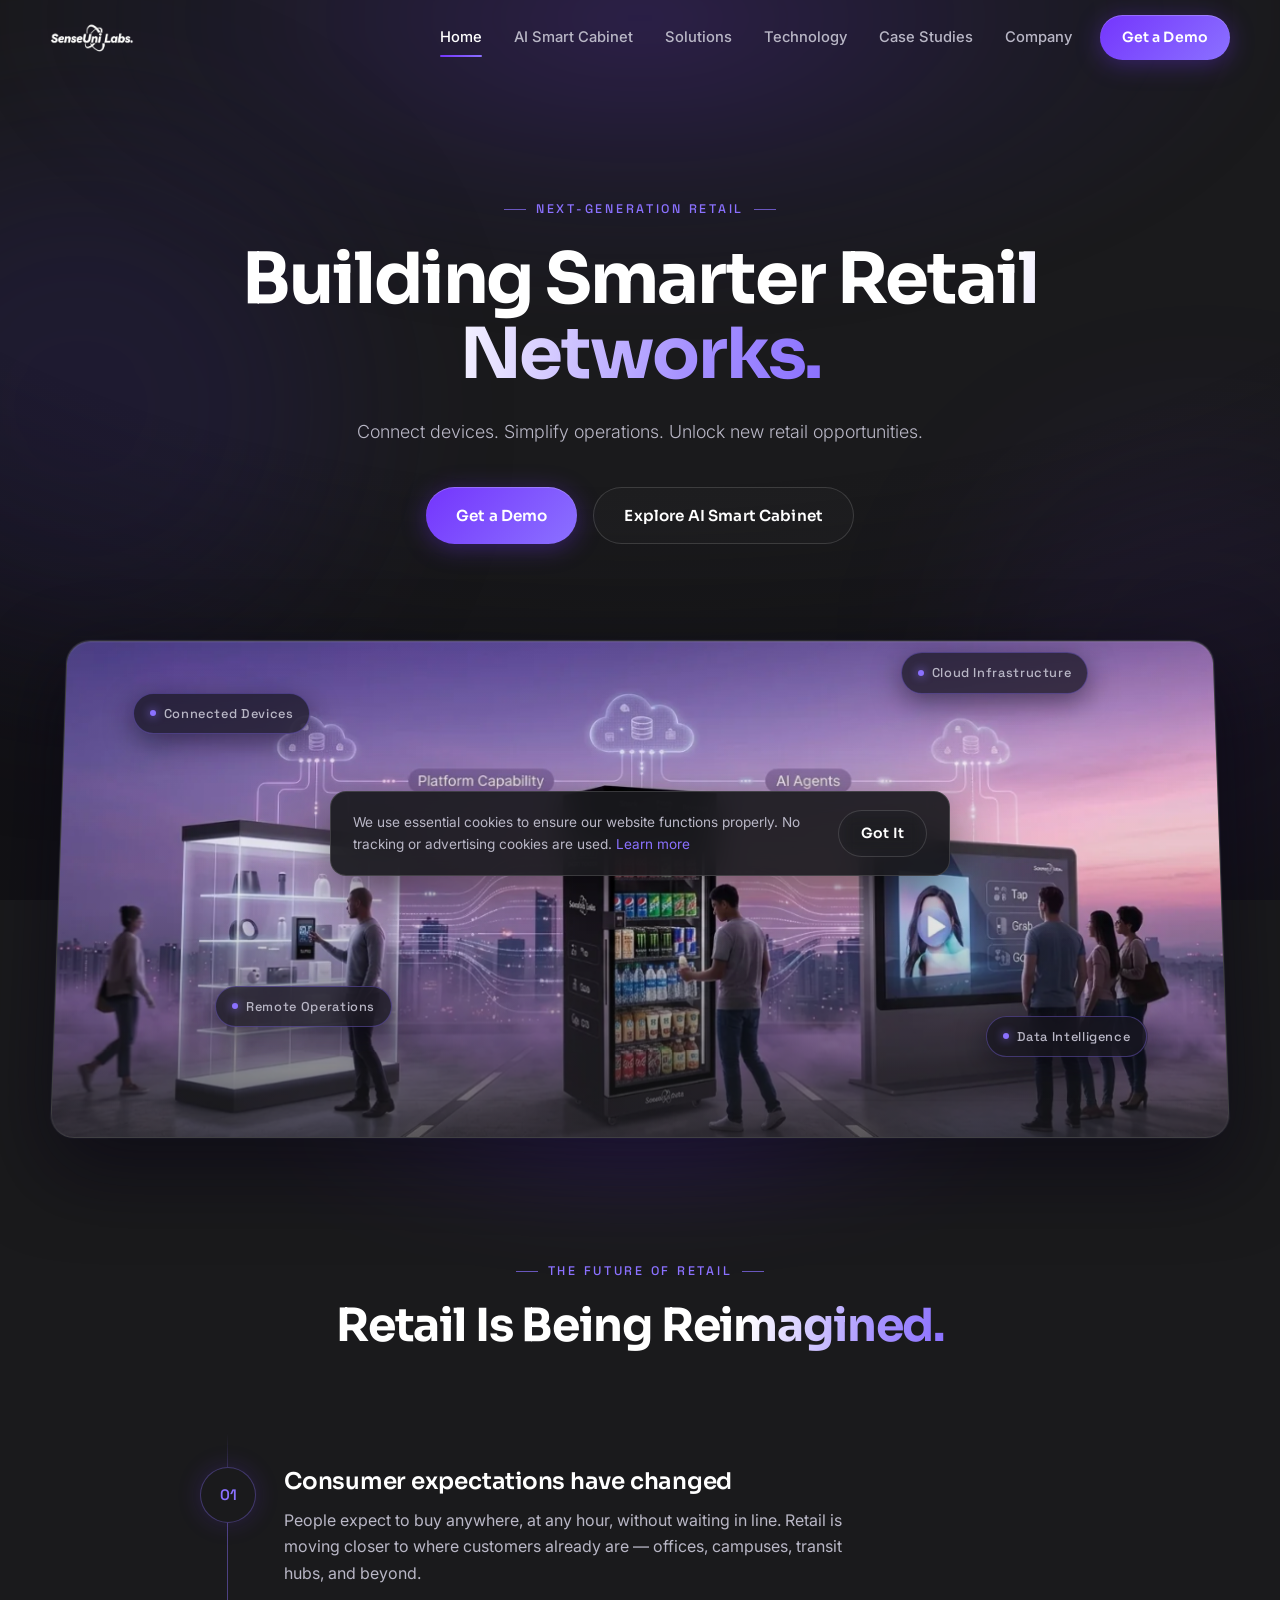
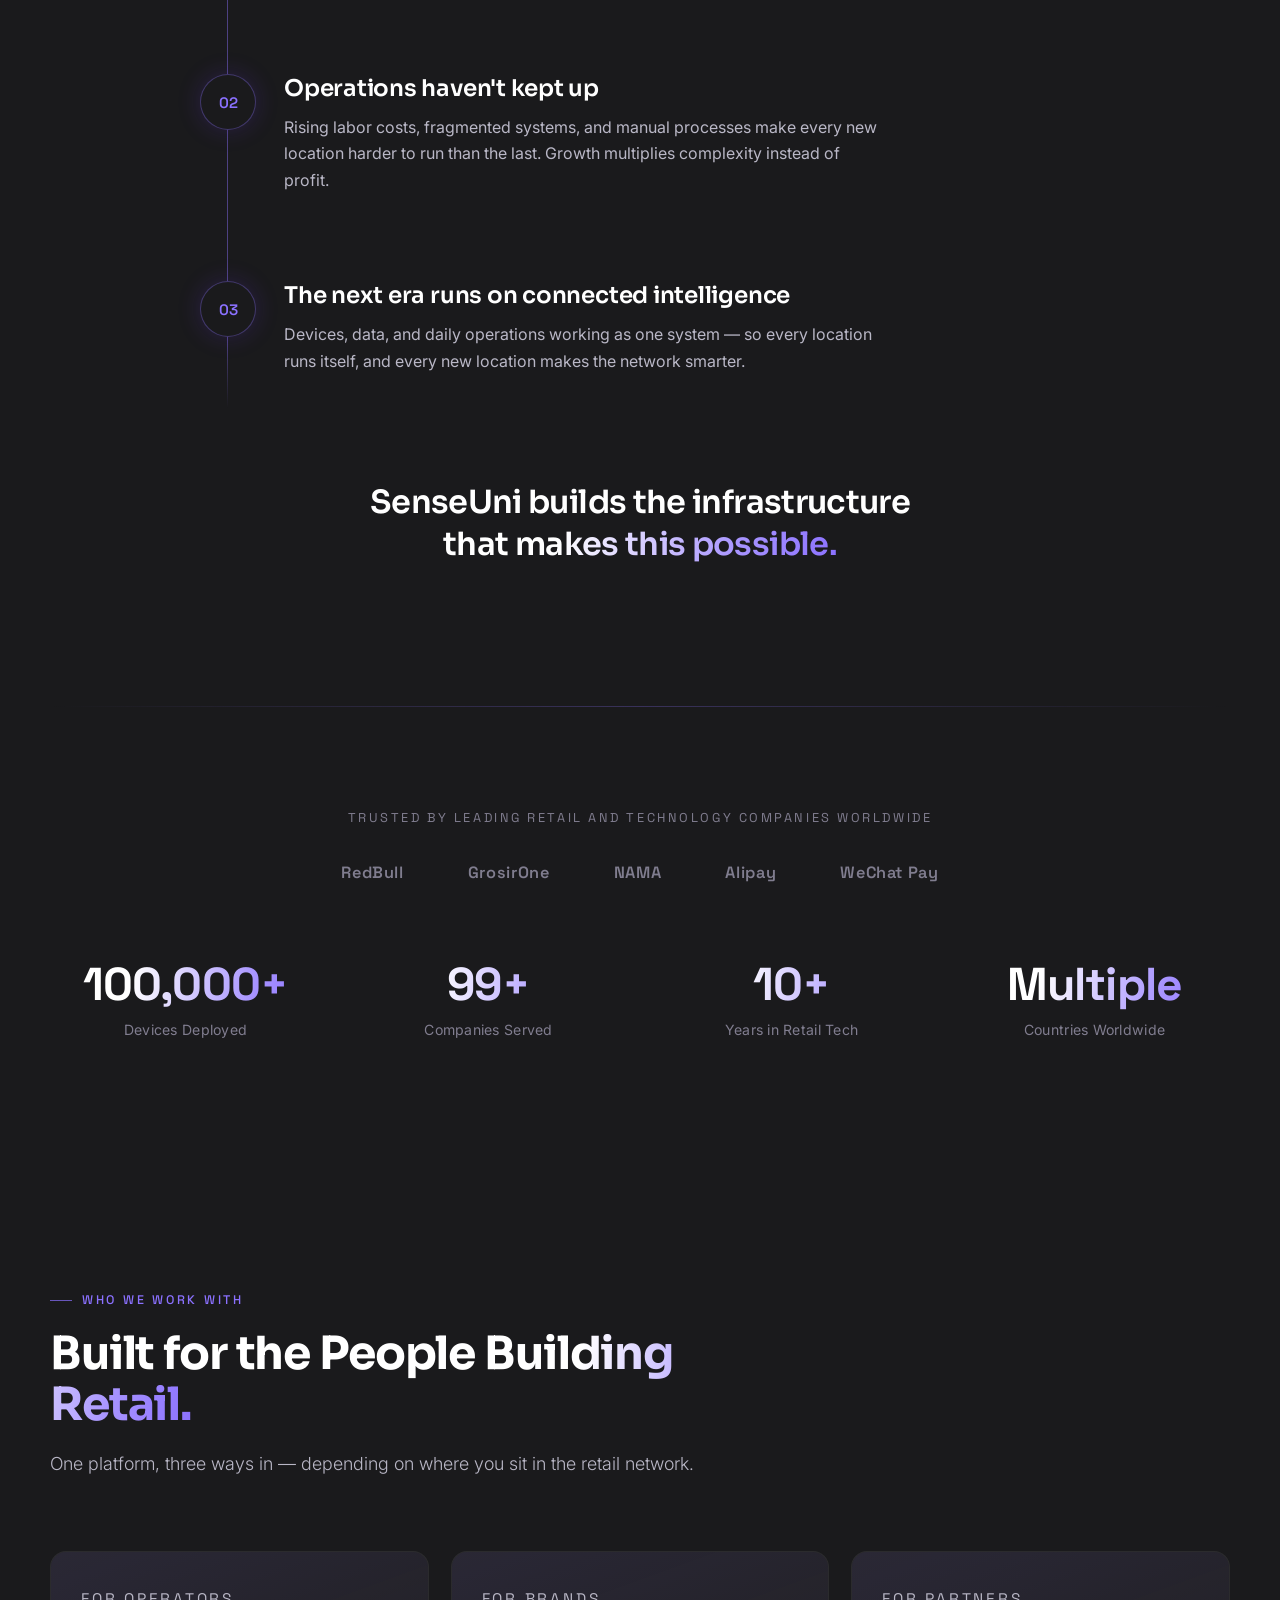
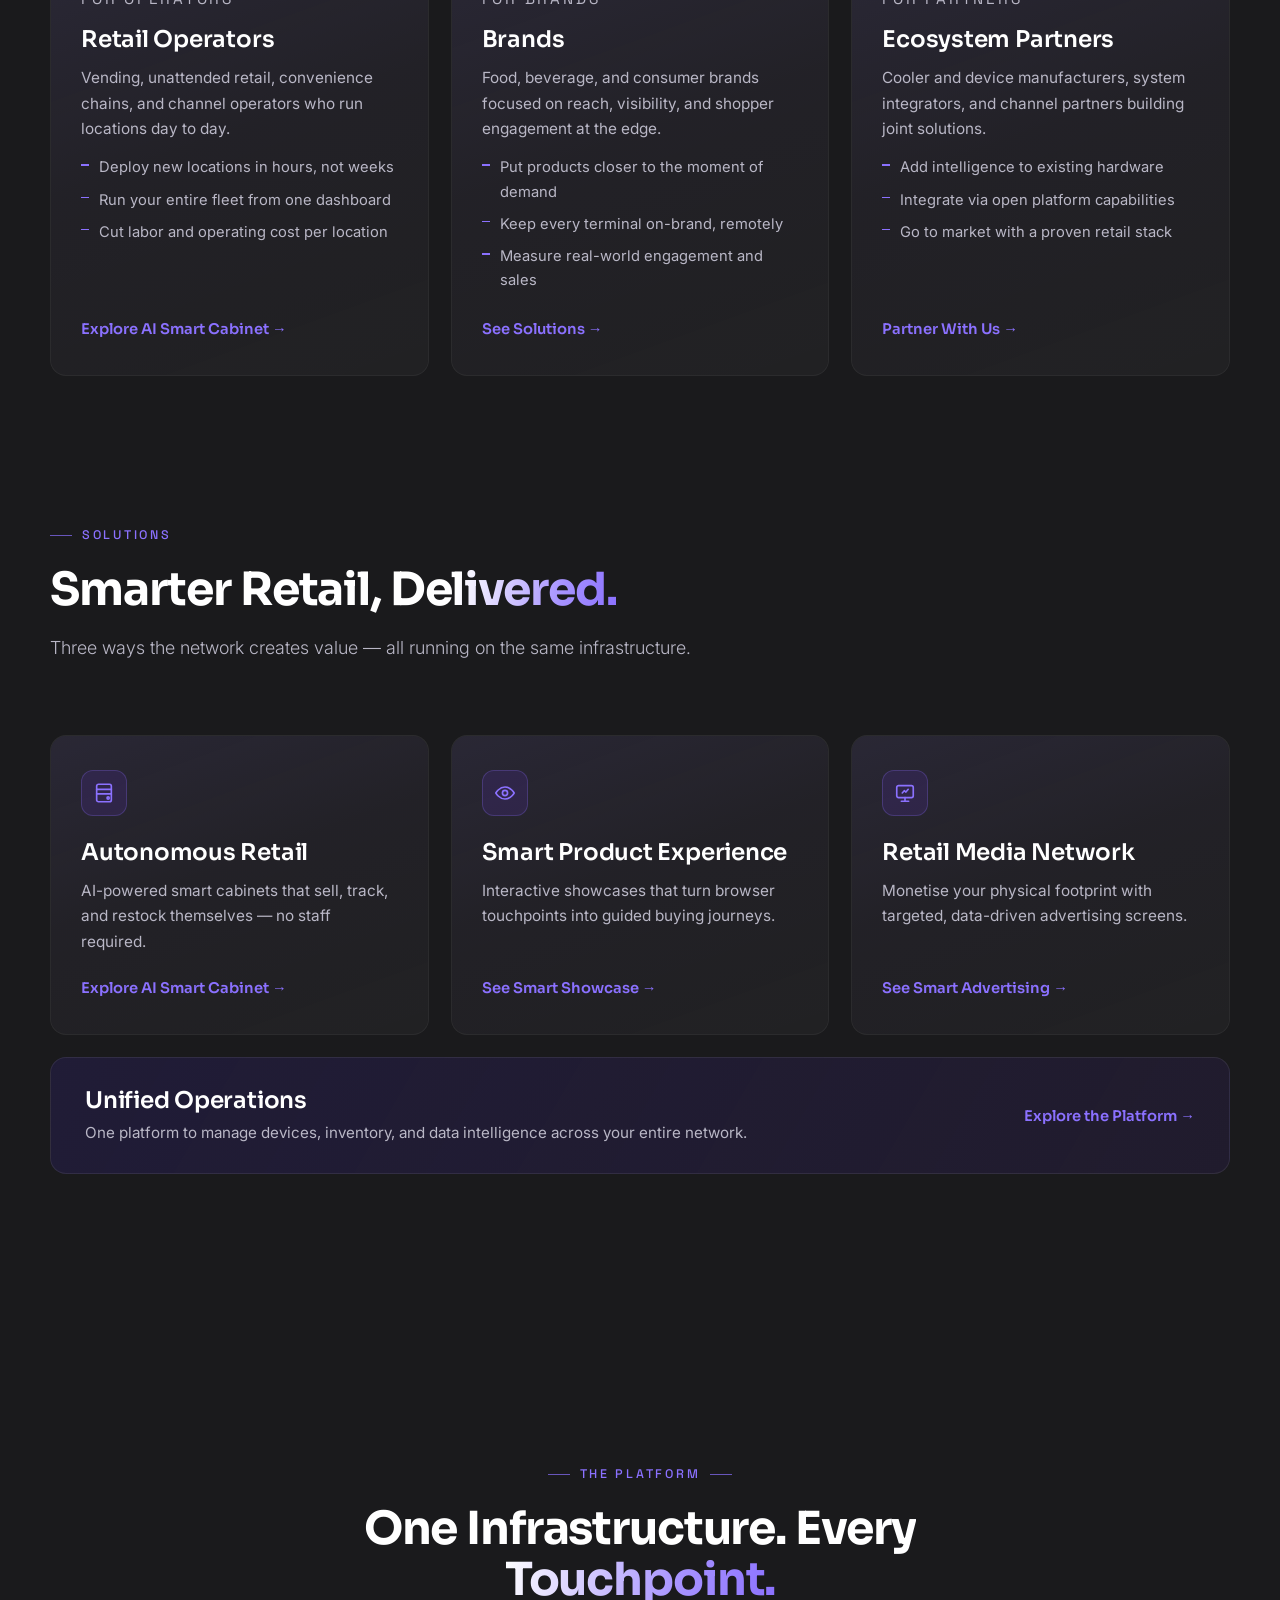
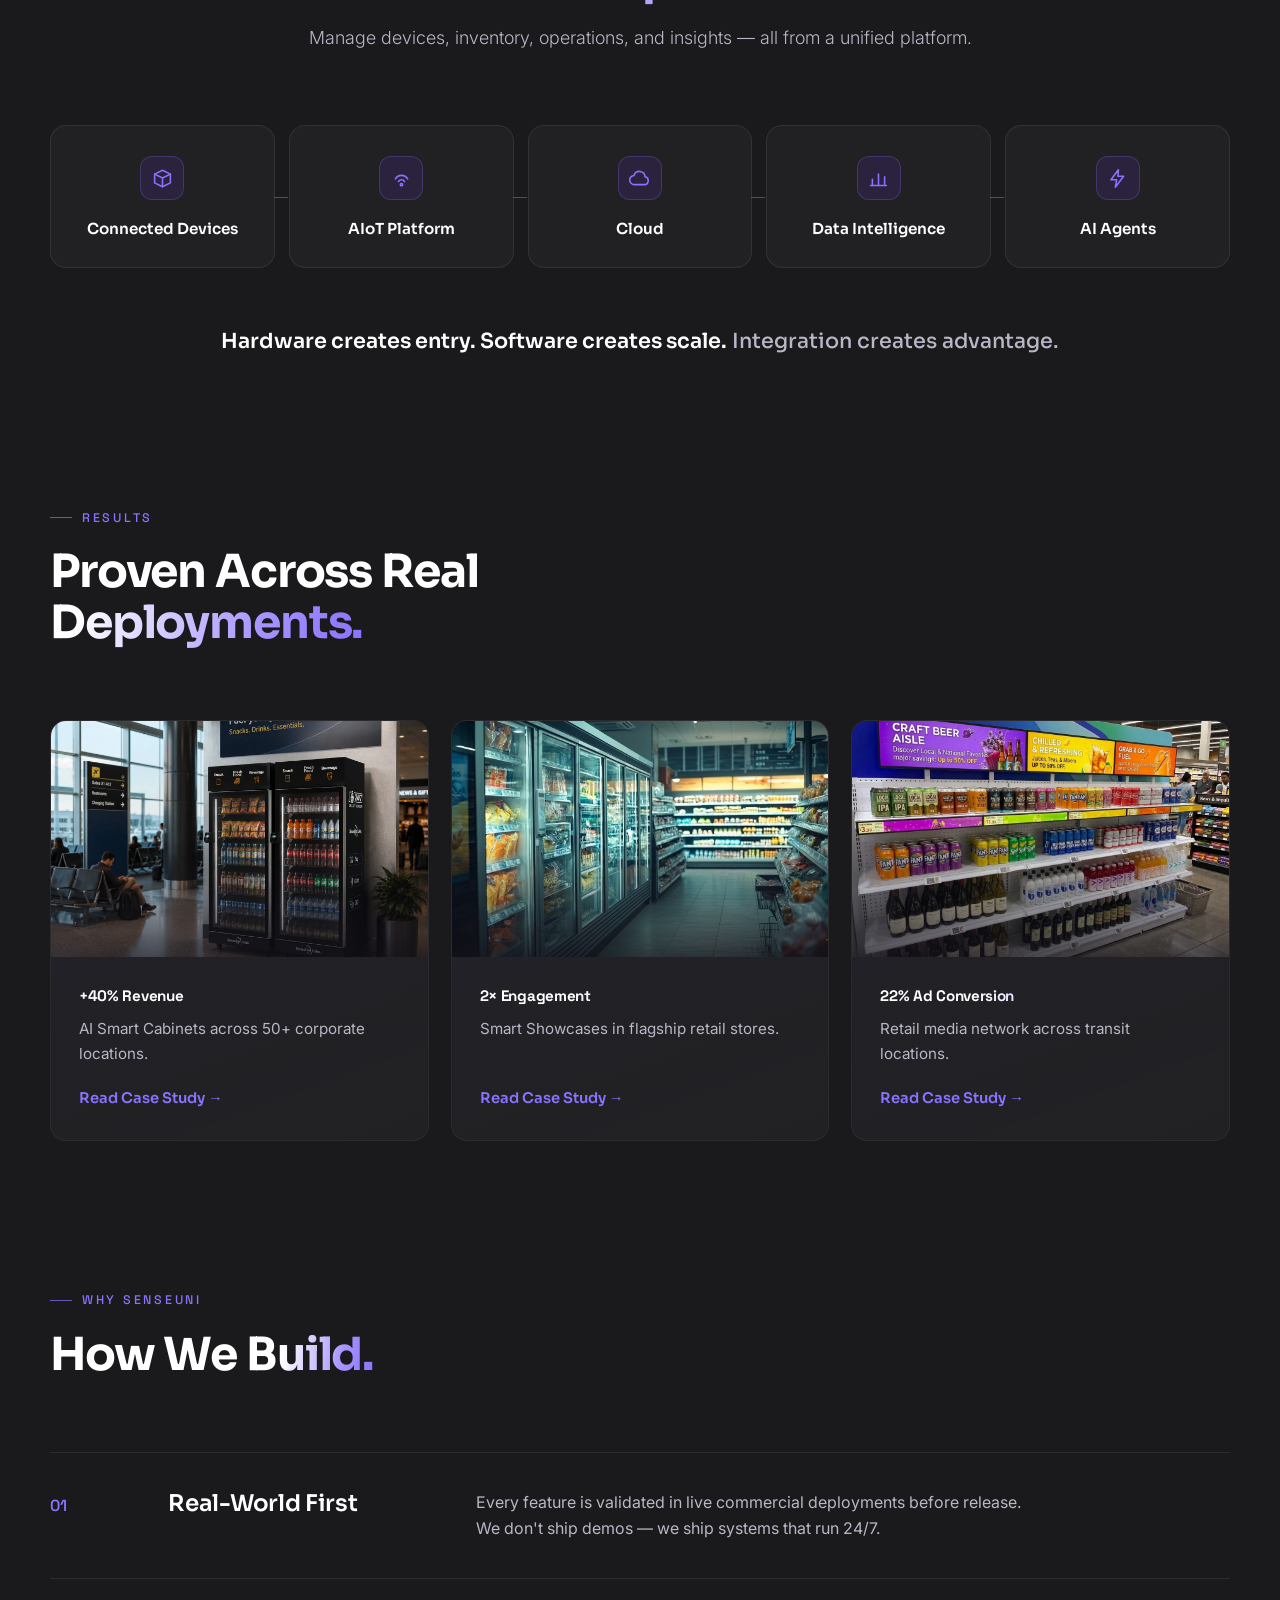
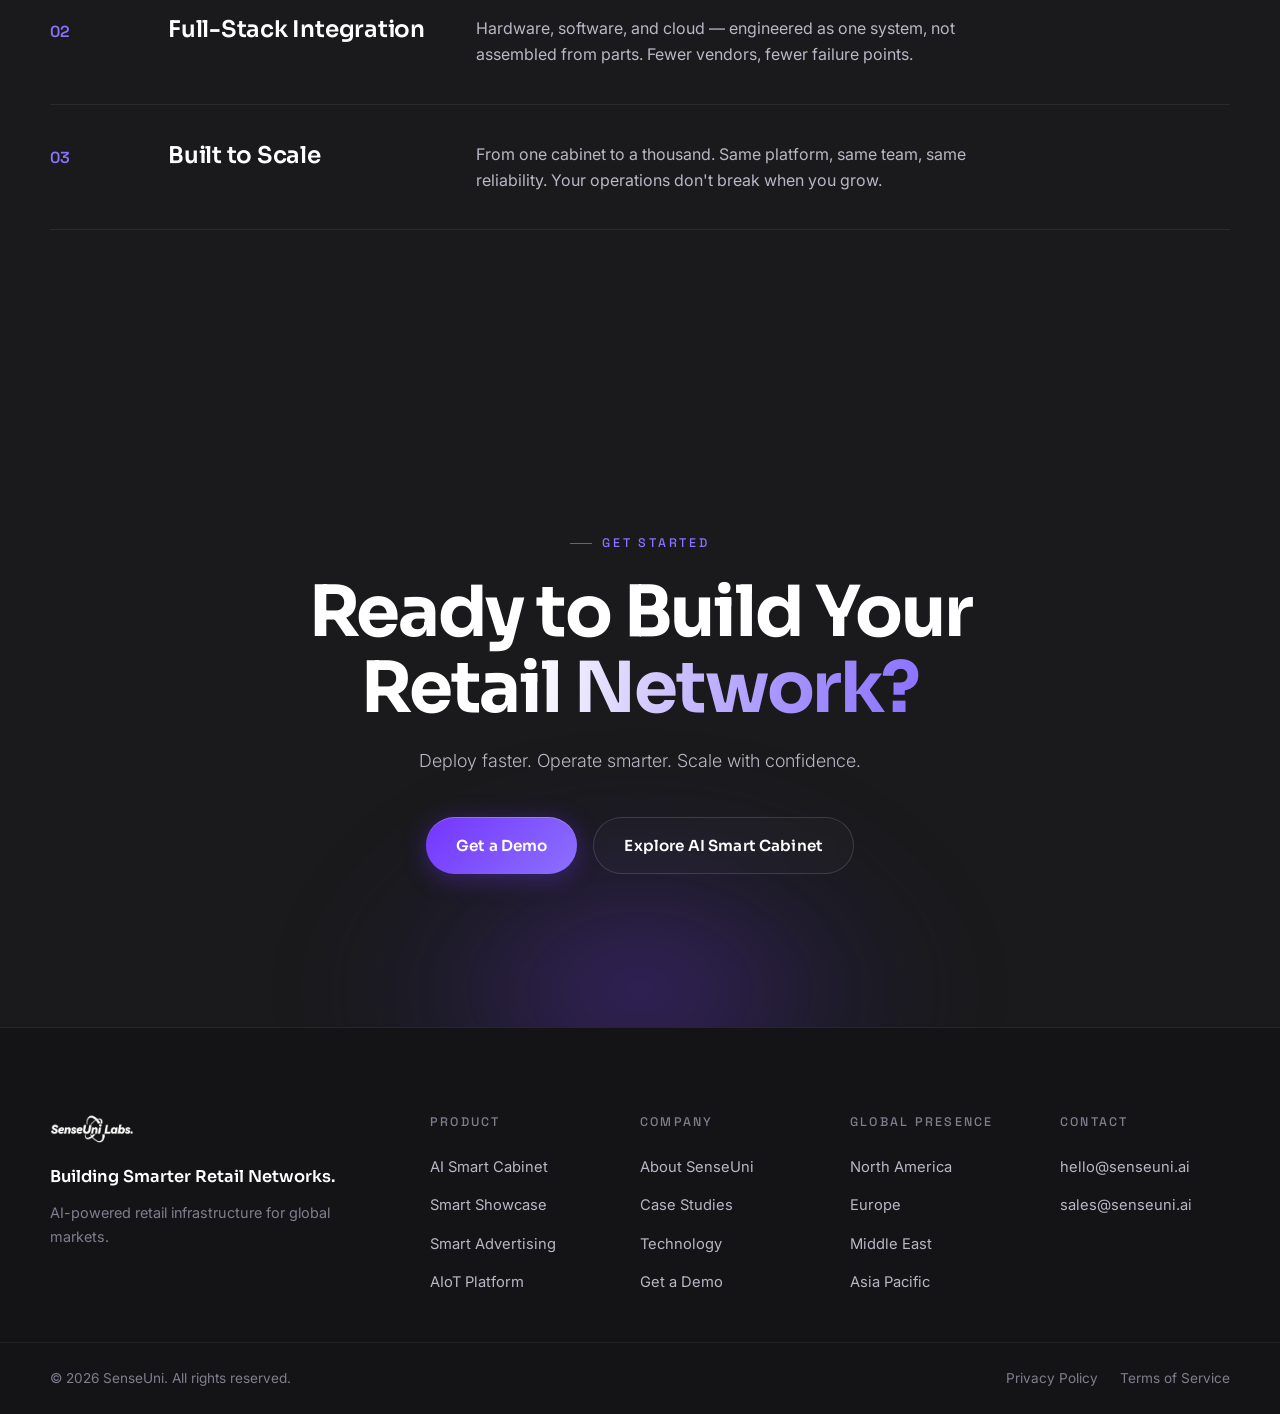
==== commit e199edb6: "Site-wide redesign: shared design system + brand-narrative rebuild - Extract shared design system in" ====
--- a/index.html
+++ b/index.html
@@ -1,2279 +1,746 @@
-﻿<!DOCTYPE html>
+<!DOCTYPE html>
 <html lang="en">
 <head>
   <meta charset="UTF-8" />
   <meta name="viewport" content="width=device-width, initial-scale=1.0" />
-  <meta name="description" content="SenseUni builds AI-powered smart cabinets, connected showcases, and retail media solutions. One platform to deploy, manage, and scale autonomous retail." />
-  <title>SenseUni — Smarter Retail Infrastructure</title>
+  <meta name="description" content="SenseUni builds AI-powered retail infrastructure — smart cabinets, connected showcases, and retail media on one platform. Deploy, operate, and scale next-generation retail." />
+  <title>SenseUni — Building Smarter Retail Networks</title>
 
   <link rel="icon" type="image/webp" href="assets/images/logomini.webp" />
   <link rel="preconnect" href="https://fonts.googleapis.com" />
   <link rel="preconnect" href="https://fonts.gstatic.com" crossorigin />
   <link href="https://fonts.googleapis.com/css2?family=Sora:wght@300;400;500;600;700;800&family=Inter:wght@300;400;500;600&family=Space+Grotesk:wght@400;500;600;700&display=swap" rel="stylesheet" />
+  <link rel="stylesheet" href="assets/css/main.css" />
 
   <style>
-    /* ═══════════════════════════════════════
-       DESIGN TOKENS
-    ═══════════════════════════════════════ */
-    :root {
-      --color-bg:              #14101F;
-      --color-bg-footer:       #0F0C18;
-      --color-brand:           #2C2069;
-      --color-accent:          #7435FD;
-      --color-highlight:       #8B71FF;
-      --color-cyan:            #5EEBFF;
-
-      --color-nav-bg:          rgba(20, 16, 31, 0.55);
-      --color-nav-bg-scrolled: rgba(20, 16, 31, 0.72);
-      --color-nav-border:      rgba(255, 255, 255, 0.08);
-      --color-footer-border:   rgba(255, 255, 255, 0.06);
-
-      --color-border:          rgba(255, 255, 255, 0.10);
-      --color-border-glow:     rgba(116, 53, 253, 0.40);
-      --color-surface:         rgba(255, 255, 255, 0.04);
-
-      --color-text-primary:    #FFFFFF;
-      --color-text-secondary:  #C8C8D4;
-      --color-text-muted:      #7A7A8C;
-
-      --gradient-btn:  linear-gradient(135deg, var(--color-accent), var(--color-highlight));
-      --gradient-card: linear-gradient(135deg, rgba(44, 32, 105, 0.20) 0%, rgba(116, 53, 253, 0.06) 100%);
-
-      --font-heading: 'Sora', sans-serif;
-      --font-body:    'Inter', sans-serif;
-      --font-data:    'Space Grotesk', sans-serif;
-
-      --radius-sm: 8px;
-      --radius-md: 16px;
-      --radius-lg: 24px;
-
-      --nav-height: 80px;
-
-      --ease-out:        cubic-bezier(0.22, 1, 0.36, 1);
-      --transition-base: 0.3s;
-      --transition-slow: 0.5s;
-    }
-
-    /* ═══════════════════════════════════════
-       RESET & STICKY-FOOTER LAYOUT
-    ═══════════════════════════════════════ */
-    *, *::before, *::after { box-sizing: border-box; margin: 0; padding: 0; }
-
-    html {
-      scroll-behavior: smooth;
-      scrollbar-width: thin;
-      scrollbar-color: var(--color-highlight) rgba(20, 16, 31, 0.4);
-    }
-
-    body {
-      display: flex;
-      flex-direction: column;
-      min-height: 100vh;
-      background-color: var(--color-bg);
-      color: var(--color-text-primary);
-      font-family: var(--font-body);
-      overflow-x: hidden;
-    }
-
-    a { text-decoration: none; }
-
-    /* ═══════════════════════════════════════
-       CUSTOM SCROLLBAR
-    ═══════════════════════════════════════ */
-    ::-webkit-scrollbar        { width: 6px; }
-    ::-webkit-scrollbar-track  { background: rgba(20, 16, 31, 0.4); }
-    ::-webkit-scrollbar-thumb  {
-      background: linear-gradient(to bottom, var(--color-accent), var(--color-highlight));
-      border-radius: 3px;
-    }
-    ::-webkit-scrollbar-thumb:hover {
-      background: var(--color-highlight);
-      box-shadow: 0 0 8px rgba(139, 113, 255, 0.50);
-    }
-
-    /* ═══════════════════════════════════════
-       AMBIENT GLOW LAYERS  (z-index 0)
-    ═══════════════════════════════════════ */
-    /* Top center bloom */
-    body::before {
+    /* ── HOME · HERO ─────────────────────────────────────────── */
+    .home-hero { text-align: center; padding-bottom: 0; }
+    .home-hero .display { margin-inline: auto; max-width: 820px; }
+    .home-hero .lead { margin-inline: auto; }
+    .home-hero__actions { justify-content: center; }
+    .home-hero .eyebrow::after {
       content: '';
-      position: fixed;
-      top: 0; left: 0; right: 0;
-      height: 90vh;
-      background: radial-gradient(
-        ellipse 160% 65% at 50% -8%,
-        rgba(116, 53, 253, 0.28) 0%,
-        rgba(116, 53, 253, 0.10) 42%,
-        rgba(116, 53, 253, 0.03) 68%,
-        transparent 80%
-      );
-      pointer-events: none;
-      z-index: 0;
-    }
-
-    /* Bottom-left ambient carry */
-    body::after {
-      content: '';
-      position: fixed;
-      bottom: -10%; left: -15%;
-      width: 70vw; height: 70vh;
-      background: radial-gradient(
-        ellipse at center,
-        rgba(139, 113, 255, 0.10) 0%,
-        rgba(116, 53, 253, 0.04) 50%,
-        transparent 75%
-      );
-      pointer-events: none;
-      z-index: 0;
-    }
-
-    /* Grain / noise texture overlay  (z-index 2) */
-    .grain-overlay {
-      position: fixed;
-      inset: 0;
-      background-image: url("data:image/svg+xml,%3Csvg xmlns='http://www.w3.org/2000/svg' width='200' height='200'%3E%3Cfilter id='n'%3E%3CfeTurbulence type='fractalNoise' baseFrequency='0.85' numOctaves='4' stitchTiles='stitch'/%3E%3CfeColorMatrix type='saturate' values='0'/%3E%3C/filter%3E%3Crect width='200' height='200' filter='url(%23n)'/%3E%3C/svg%3E");
-      background-repeat: repeat;
-      background-size: 200px 200px;
-      opacity: 0.035;
-      mix-blend-mode: overlay;
-      pointer-events: none;
-      z-index: 2;
-    }
-
-    /* ═══════════════════════════════════════
-       KEYFRAMES
-    ═══════════════════════════════════════ */
-    @keyframes navSlideDown {
-      from { opacity: 0; transform: translateY(-8px); }
-      to   { opacity: 1; transform: translateY(0); }
-    }
-
-    @keyframes fadeUp {
-      from { opacity: 0; transform: translateY(20px); }
-      to   { opacity: 1; transform: translateY(0); }
-    }
-
-    @keyframes imageReveal {
-      from { opacity: 0; transform: scale(0.96) translateY(12px); }
-      to   { opacity: 1; transform: scale(1)    translateY(0); }
-    }
-
-    @keyframes scrollBounce {
-      0%, 100% { opacity: 0.40; transform: translateX(-50%) translateY(0); }
-      50%       { opacity: 0.90; transform: translateX(-50%) translateY(7px); }
-    }
-
-    /* ═══════════════════════════════════════
-       PREFERS REDUCED MOTION
-    ═══════════════════════════════════════ */
-    @media (prefers-reduced-motion: reduce) {
-      .nav,
-      .hero__label,
-      .hero__headline,
-      .hero__sub,
-      .hero__ctas,
-      .hero__network,
-      .hero__scroll-hint,
-      .footer__main > * {
-        animation: none !important;
-        opacity: 1 !important;
-        transform: none !important;
-      }
-
-      .back-to-top              { transition: opacity 0.2s ease !important; }
-      .back-to-top,
-      .back-to-top.is-visible,
-      .back-to-top:hover        { transform: none !important; }
-    }
-
-    /* ═══════════════════════════════════════
-       NAVIGATION BAR  (z-index 1000)
-    ═══════════════════════════════════════ */
-    .nav {
-      position: fixed;
-      top: 0; left: 0; right: 0;
-      z-index: 1000;
-      height: var(--nav-height);
-      background: var(--color-nav-bg);
-      backdrop-filter: blur(28px) saturate(160%);
-      -webkit-backdrop-filter: blur(28px) saturate(160%);
-      border-bottom: 1px solid var(--color-nav-border);
-      box-shadow: 0 1px 0 0 rgba(116, 53, 253, 0.18), 0 4px 32px rgba(0, 0, 0, 0.30);
-      transition: transform      0.4s var(--ease-out),
-                  background     0.4s var(--ease-out),
-                  border-color   0.4s var(--ease-out),
-                  box-shadow     0.4s var(--ease-out);
-      animation: navSlideDown 0.7s var(--ease-out) both;
-    }
-
-    .nav.is-scrolled {
-      background: var(--color-nav-bg-scrolled);
-      border-bottom-color: rgba(255, 255, 255, 0.12);
-      box-shadow: 0 1px 0 0 rgba(116, 53, 253, 0.22), 0 8px 48px rgba(0, 0, 0, 0.50);
-    }
-
-    .nav.is-hidden {
-      transform: translateY(-100%);
-      pointer-events: none;
-    }
-
-    .nav__inner {
-      max-width: 1200px;
-      margin: 0 auto;
-      padding: 0 40px;
-      height: 100%;
-      display: flex;
-      align-items: center;
+      width: 22px; height: 1px;
+      background: var(--highlight);
+      opacity: 0.7;
+    }
+
+    .home-hero__visual {
       position: relative;
-    }
-
-    .nav__logo { display: flex; align-items: center; gap: 10px; flex-shrink: 0; }
-
-    /* Links centred absolutely — independent of logo/CTA widths */
-    .nav__links {
-      display: flex;
-      align-items: center;
-      gap: 6px;
-      list-style: none;
-      position: absolute;
-      left: 50%;
-      transform: translateX(-50%);
-      z-index: 1;
-    }
-
-    .nav__link {
-      position: relative;
-      display: inline-block;
-      padding: 6px 13px;
-      font-family: var(--font-body);
-      font-size: 14px;
-      font-weight: 500;
-      color: var(--color-text-secondary);
-      border-radius: var(--radius-sm);
-      transition: color       var(--transition-base) var(--ease-out),
-                  background  var(--transition-base) var(--ease-out);
-      white-space: nowrap;
-    }
-
-    /* Underline grows from center on hover / active */
-    .nav__link::after {
-      content: '';
-      position: absolute;
-      bottom: 0;
-      left: 13px; right: 13px;
-      height: 1.5px;
-      background: var(--gradient-btn);
-      border-radius: 2px;
-      transform: scaleX(0);
-      transform-origin: center;
-      transition: transform var(--transition-base) var(--ease-out);
-    }
-
-    .nav__link:hover                { color: var(--color-text-primary); background: rgba(255,255,255,0.05); }
-    .nav__link:hover::after         { transform: scaleX(1); }
-    .nav__link.is-active            { color: var(--color-text-primary); }
-    .nav__link.is-active::after     { transform: scaleX(1); }
-
-    .nav__cta { flex-shrink: 0; margin-left: auto; }
-
-    /* ── Buttons ── */
-    .btn--primary {
-      display: inline-flex;
-      align-items: center;
-      gap: 6px;
-      padding: 10px 22px;
-      border-radius: var(--radius-sm);
-      font-family: var(--font-heading);
-      font-size: 14px;
-      font-weight: 600;
-      color: var(--color-text-primary);
-      background: var(--gradient-btn);
-      border: none;
-      cursor: pointer;
-      box-shadow: 0 2px 12px rgba(116, 53, 253, 0.28);
-      transition: transform    var(--transition-base) var(--ease-out),
-                  box-shadow   var(--transition-base) var(--ease-out);
-      position: relative;
-      overflow: hidden;
-      white-space: nowrap;
-    }
-
-    .btn--primary::before {
+      margin-top: clamp(56px, 7vw, 88px);
+      perspective: 1200px;
+    }
+    .home-hero__frame {
+      aspect-ratio: 21 / 9;
+      transform: rotateX(4deg);
+      transform-origin: 50% 100%;
+    }
+    .home-hero__frame img { object-position: 50% 38%; }
+    .home-hero__frame::before {
       content: '';
       position: absolute;
       inset: 0;
-      background: linear-gradient(135deg, rgba(255,255,255,0.14) 0%, transparent 55%);
-      opacity: 0;
-      transition: opacity var(--transition-base) var(--ease-out);
-    }
-
-    .btn--primary:hover         { transform: translateY(-2px); box-shadow: 0 0 20px rgba(116,53,253,0.55), 0 6px 24px rgba(116,53,253,0.32); }
-    .btn--primary:hover::before { opacity: 1; }
-    .btn--primary:active        { transform: translateY(0); }
-
-    .btn--secondary {
+      z-index: 1;
+      background: linear-gradient(180deg, rgba(26,26,28,0.05) 55%, rgba(26,26,28,0.7) 100%);
+      pointer-events: none;
+    }
+    .home-hero__glow {
+      position: absolute;
+      left: 50%; bottom: -18%;
+      width: 84%; height: 50%;
+      transform: translateX(-50%);
+      background: radial-gradient(ellipse 50% 50% at 50% 50%, rgba(116,53,253,0.4), transparent 70%);
+      filter: blur(50px);
+      pointer-events: none;
+    }
+    .hero-chip {
+      position: absolute;
+      z-index: 2;
       display: inline-flex;
       align-items: center;
       gap: 8px;
-      padding: 10px 22px;
-      border-radius: var(--radius-sm);
-      font-family: var(--font-heading);
-      font-size: 14px;
-      font-weight: 600;
-      color: var(--color-text-primary);
-      background: transparent;
-      border: 1.5px solid var(--color-border);
-      cursor: pointer;
-      transition: color         var(--transition-base) var(--ease-out),
-                  border-color  var(--transition-base) var(--ease-out),
-                  box-shadow    var(--transition-base) var(--ease-out),
-                  transform     var(--transition-base) var(--ease-out);
-      white-space: nowrap;
-    }
-
-    .btn--secondary:hover {
-      border-color: var(--color-highlight);
-      color: var(--color-highlight);
-      transform: translateY(-2px);
-      box-shadow: 0 4px 20px rgba(139, 113, 255, 0.18);
-    }
-
-    .btn--secondary:active { transform: translateY(0); }
-
-    .btn--lg { padding: 15px 32px; font-size: 15px; }
-
-    /* ── Hamburger ── */
-    .nav__hamburger {
-      display: none;
-      flex-direction: column;
-      justify-content: center;
-      gap: 5px;
-      width: 36px; height: 36px;
-      padding: 6px;
-      background: none; border: none; cursor: pointer;
-      margin-left: auto;
-      border-radius: var(--radius-sm);
-      transition: background var(--transition-base) var(--ease-out);
-    }
-
-    .nav__hamburger:hover { background: rgba(255,255,255,0.06); }
-
-    .nav__hamburger-line {
-      display: block;
-      width: 100%; height: 1.5px;
-      background: var(--color-text-secondary);
-      border-radius: 2px;
-      transform-origin: center;
-      transition: transform  var(--transition-base) var(--ease-out),
-                  opacity    var(--transition-base) var(--ease-out);
-    }
-
-    .nav.is-open .nav__hamburger-line:nth-child(1) { transform: translateY(6.5px) rotate(45deg); }
-    .nav.is-open .nav__hamburger-line:nth-child(2) { opacity: 0; transform: scaleX(0); }
-    .nav.is-open .nav__hamburger-line:nth-child(3) { transform: translateY(-6.5px) rotate(-45deg); }
-
-    /* ── Mobile drawer ── */
-    .nav__drawer {
-      display: none;
-      position: fixed;
-      top: var(--nav-height); left: 0; right: 0;
-      background: rgba(15, 12, 24, 0.97);
-      backdrop-filter: blur(24px);
-      -webkit-backdrop-filter: blur(24px);
-      border-bottom: 1px solid var(--color-nav-border);
-      padding: 16px 24px 24px;
-      transform: translateY(-8px);
-      opacity: 0;
-      pointer-events: none;
-      transition: transform  var(--transition-slow) var(--ease-out),
-                  opacity    var(--transition-slow) var(--ease-out);
-      z-index: 999;
-    }
-
-    .nav__drawer.is-open { transform: translateY(0); opacity: 1; pointer-events: all; }
-
-    .nav__drawer-links { list-style: none; display: flex; flex-direction: column; gap: 2px; }
-
-    .nav__drawer-link {
-      display: block;
-      padding: 12px 8px;
-      font-family: var(--font-body);
-      font-size: 15px; font-weight: 500;
-      color: var(--color-text-secondary);
-      border-bottom: 1px solid rgba(255,255,255,0.05);
-      transition: color var(--transition-base) var(--ease-out);
-    }
-
-    .nav__drawer-link:hover { color: var(--color-text-primary); }
-    .nav__drawer-cta        { margin-top: 20px; width: 100%; justify-content: center; }
-
-    /* Nav responsive */
-    @media (max-width: 900px) {
-      .nav__links     { display: none; }
-      .nav__cta       { display: none; }
-      .nav__hamburger { display: flex; }
-      .nav__drawer    { display: block; }
-    }
-
-    @media (max-width: 480px) {
-      .nav__inner { padding: 0 20px; }
-    }
-
-    /* ═══════════════════════════════════════
-       PAGE LAYOUT
-    ═══════════════════════════════════════ */
-    main {
-      flex: 1 0 auto;
+      padding: 9px 16px;
+      border-radius: 100px;
+      border: 1px solid rgba(139,113,255,0.35);
+      background: rgba(22, 20, 30, 0.72);
+      backdrop-filter: blur(12px);
+      font-family: var(--font-data);
+      font-size: 0.8rem;
+      font-weight: 500;
+      letter-spacing: 0.05em;
+      color: var(--text-2);
+      box-shadow: 0 8px 28px rgba(8,5,20,0.5);
+      animation: chipFloat 7s ease-in-out infinite;
+    }
+    .hero-chip::before {
+      content: '';
+      width: 6px; height: 6px;
+      border-radius: 50%;
+      background: var(--highlight);
+      box-shadow: 0 0 10px var(--highlight);
+    }
+    .hero-chip--1 { top: 12%; left: 7%; animation-delay: 0s; }
+    .hero-chip--2 { top: 4%; right: 12%; animation-delay: 1.8s; }
+    .hero-chip--3 { bottom: 22%; left: 14%; animation-delay: 3.2s; }
+    .hero-chip--4 { bottom: 16%; right: 7%; animation-delay: 4.6s; }
+    @keyframes chipFloat {
+      0%, 100% { transform: translateY(0); }
+      50%      { transform: translateY(-12px); }
+    }
+    @media (max-width: 680px) {
+      .home-hero__frame { aspect-ratio: 4 / 3; }
+      .hero-chip { display: none; }
+    }
+
+    /* ── HOME · SHIFT (Future of Retail) ─────────────────────── */
+    .shift { padding-top: clamp(72px, 9vw, 130px); }
+    .shift__rail { position: relative; max-width: 880px; margin-inline: auto; }
+    .shift__rail::before {
+      content: '';
+      position: absolute;
+      left: 27px; top: 10px; bottom: 10px;
+      width: 1px;
+      background: linear-gradient(180deg, transparent, rgba(139,113,255,0.45) 12%, rgba(139,113,255,0.45) 88%, transparent);
+    }
+    .shift-step {
       position: relative;
-      z-index: 3;
-    }
-
-    .section-wrap {
-      max-width: 1160px;
-      margin: 0 auto;
-      padding: 0 40px;
-    }
-
-    @media (max-width: 640px) { .section-wrap { padding: 0 20px; } }
-
-    /* ═══════════════════════════════════════
-       TYPE UTILITIES
-    ═══════════════════════════════════════ */
-    .t-display {
-      font-family: var(--font-heading);
-      font-size: clamp(40px, 6.5vw, 88px);
-      font-weight: 800;
-      letter-spacing: -0.03em;
-      line-height: 1.04;
-      color: var(--color-text-primary);
-    }
-
-    .gradient-text {
-      background: linear-gradient(135deg, var(--color-text-primary) 45%, var(--color-highlight));
-      -webkit-background-clip: text;
-      -webkit-text-fill-color: transparent;
-      background-clip: text;
-    }
-
-    .gradient-text-cyan {
-      background: linear-gradient(135deg, var(--color-text-primary) 45%, var(--color-cyan));
-      -webkit-background-clip: text;
-      -webkit-text-fill-color: transparent;
-      background-clip: text;
-    }
-
-    .section-label {
-      display: block;
-      font-family: var(--font-data);
-      font-size: 13px;
-      font-weight: 600;
-      letter-spacing: 3px;
-      text-transform: uppercase;
-      text-align: center;
-      margin-bottom: 16px;
-    }
-
-    .section-inner {
-      max-width: 1280px;
-      margin: 0 auto;
-    }
-
-    .section-divider {
-      display: block;
-      height: 1px;
-      max-width: 1280px;
-      margin: 0 auto;
-      border: none;
-      background: linear-gradient(90deg, transparent, rgba(255, 255, 255, 0.08), var(--color-accent), rgba(255, 255, 255, 0.08), transparent);
-    }
-
-    @keyframes pulseGlow {
-      0%, 100% { box-shadow: 0 0 0 0 rgba(116, 53, 253, 0); }
-      50%      { box-shadow: 0 0 0 14px rgba(116, 53, 253, 0.14); }
-    }
-
-    @keyframes floatDrift {
-      0%, 100% { transform: translate(0, 0); }
-      50%      { transform: translate(var(--drift-x, 12px), var(--drift-y, -12px)); }
-    }
-
-    @keyframes chevronBounce {
-      0%, 100% { opacity: 0.30; transform: translateX(-50%) translateY(0); }
-      50%      { opacity: 0.75; transform: translateX(-50%) translateY(8px); }
-    }
-
-    /* ═══════════════════════════════════════
-       SECTION 1 — HERO
-       Part A: text on dark bg · Part B: image showcase
-    ═══════════════════════════════════════ */
-    .hero {
-      position: relative;
-      z-index: 3;
-      display: flex;
-      flex-direction: column;
-    }
-
-    /* ── Part A — Text area ── */
-    .hero__text-area {
-      padding: 140px 60px 60px;
-      text-align: center;
-      position: relative;
-      z-index: 2;
-    }
-
-    .hero__content {
-      max-width: 800px;
-      margin: 0 auto;
-      display: flex;
-      flex-direction: column;
-      align-items: center;
-    }
-
-    .hero__label {
-      font-family: var(--font-data);
-      font-size: 13px;
-      font-weight: 600;
-      letter-spacing: 3px;
-      text-transform: uppercase;
-      color: var(--color-cyan);
-      margin-bottom: 20px;
-      animation: fadeUp 0.7s var(--ease-out) 0.15s both;
-    }
-
-    .hero__headline {
-      font-family: var(--font-heading);
-      font-size: clamp(36px, 6vw, 64px);
-      font-weight: 700;
-      line-height: 1.1;
-      letter-spacing: -0.02em;
-      margin-bottom: 20px;
-      animation: fadeUp 0.8s var(--ease-out) 0.28s both;
-    }
-
-    .hero__sub {
-      font-family: var(--font-body);
-      font-size: 18px;
-      line-height: 2.0;
-      color: var(--color-text-secondary);
-      margin-bottom: 40px;
-      animation: fadeUp 0.8s var(--ease-out) 0.42s both;
-    }
-
-    .hero__ctas {
+      display: grid;
+      grid-template-columns: 56px 1fr;
+      gap: 28px;
+      padding-block: clamp(28px, 4vw, 44px);
+    }
+    .shift-step__num {
+      width: 56px; height: 56px;
+      border-radius: 50%;
       display: flex;
       align-items: center;
       justify-content: center;
-      gap: 16px;
-      flex-wrap: wrap;
-      animation: fadeUp 0.8s var(--ease-out) 0.56s both;
-    }
-
-    .hero__cta--primary {
-      background: var(--gradient-btn);
-      color: #fff;
+      font-family: var(--font-data);
+      font-size: 0.95rem;
+      font-weight: 600;
+      color: var(--highlight);
+      border: 1px solid rgba(139,113,255,0.35);
+      background: var(--bg);
+      box-shadow: 0 0 24px rgba(116,53,253,0.18);
+    }
+    .shift-step h3 { margin-bottom: 10px; }
+    .shift-step p { color: var(--text-2); max-width: 600px; }
+    .shift__closer {
+      margin-top: clamp(40px, 6vw, 64px);
+      text-align: center;
       font-family: var(--font-heading);
-      font-size: 16px;
+      font-size: clamp(1.4rem, 2.6vw, 2rem);
       font-weight: 600;
-      padding: 16px 36px;
-      border-radius: 14px;
-      transition: transform var(--transition-base) var(--ease-out),
-                  box-shadow var(--transition-base) var(--ease-out);
-    }
-
-    .hero__cta--primary:hover {
-      transform: translateY(-2px);
-      box-shadow: 0 8px 30px rgba(116, 53, 253, 0.30);
-    }
-
-    .hero__cta--secondary {
-      background: transparent;
-      border: 1px solid rgba(255, 255, 255, 0.15);
-      color: var(--color-text-primary);
-      font-family: var(--font-heading);
-      font-size: 16px;
-      font-weight: 600;
-      padding: 16px 36px;
-      border-radius: 14px;
-      transition: border-color var(--transition-base) var(--ease-out),
-                  background var(--transition-base) var(--ease-out);
-    }
-
-    .hero__cta--secondary:hover {
-      border-color: var(--color-highlight);
-      background: rgba(255, 255, 255, 0.05);
-    }
-
-    /* ── Part B — Image showcase ── */
-    .hero__image-wrap {
-      padding: 0 60px;
+      letter-spacing: -0.02em;
+      line-height: 1.3;
+    }
+    @media (max-width: 560px) {
+      .shift__rail::before { left: 21px; }
+      .shift-step { grid-template-columns: 44px 1fr; gap: 18px; }
+      .shift-step__num { width: 44px; height: 44px; font-size: 0.85rem; }
+    }
+
+    /* ── HOME · TRUST ────────────────────────────────────────── */
+    .trust { padding-block: clamp(64px, 8vw, 100px); }
+    .trust__label {
+      text-align: center;
+      font-family: var(--font-data);
+      font-size: 0.8rem;
+      letter-spacing: 0.2em;
+      text-transform: uppercase;
+      color: var(--text-3);
+      margin-bottom: 32px;
+    }
+    .trust__stats {
+      margin-top: clamp(48px, 6vw, 72px);
+      display: grid;
+      grid-template-columns: repeat(4, 1fr);
+      gap: 32px;
+    }
+    @media (max-width: 880px) { .trust__stats { grid-template-columns: repeat(2, 1fr); gap: 40px 20px; } }
+
+    /* ── HOME · AUDIENCE ─────────────────────────────────────── */
+    .aud-card { display: flex; flex-direction: column; }
+    .aud-card__tag {
+      font-family: var(--font-data);
+      font-size: 0.74rem;
+      letter-spacing: 0.18em;
+      text-transform: uppercase;
+      color: var(--text-3);
+      margin-bottom: 14px;
+    }
+    .aud-card ul { margin-top: 14px; display: flex; flex-direction: column; gap: 8px; }
+    .aud-card ul li {
       position: relative;
-      z-index: 2;
-      animation: fadeUp 0.9s var(--ease-out) 0.68s both;
-    }
-
-    .hero-image-container {
-      max-width: 1200px;
-      margin: 0 auto;
-      border-radius: 20px;
-      overflow: hidden;
-      border: 1px solid rgba(255, 255, 255, 0.08);
-      position: relative;
-      box-shadow: 0 8px 60px rgba(116, 53, 253, 0.10);
-    }
-
-    .hero-image-container img {
-      width: 100%;
-      display: block;
-    }
-
-    /* Fade bottom edge into the base background */
-    .hero-image-container::after {
+      padding-left: 18px;
+      font-size: 0.92rem;
+      color: var(--text-2);
+    }
+    .aud-card ul li::before {
       content: '';
       position: absolute;
-      bottom: 0; left: 0; right: 0;
-      height: 120px;
-      background: linear-gradient(transparent, #14101F);
-      pointer-events: none;
-    }
-
-    /* Hero responsive */
-    @media (max-width: 768px) {
-      .hero__text-area { padding: 120px 32px 48px; }
-      .hero__image-wrap { padding: 0 24px; }
-    }
-
-    @media (max-width: 480px) {
-      .hero__text-area { padding: 100px 20px 40px; }
-      .hero__sub       { font-size: 16px; }
-      .hero__image-wrap { padding: 0 16px; }
-    }
-
-    /* Shared reveal-on-scroll baseline */
-    [data-reveal] {
-      opacity: 0;
-      transform: translateY(28px);
-      transition: opacity 0.6s var(--ease-out), transform 0.6s var(--ease-out);
-    }
-    [data-reveal].in-view { opacity: 1; transform: translateY(0); }
-
-    /* ═══════════════════════════════════════
-       SECTION 2 — TRUST BAR + METRICS
-    ═══════════════════════════════════════ */
-    .trust { position: relative; z-index: 3; padding: 60px 60px 56px; }
-
-    .trust__logos {
+      left: 0; top: 0.62em;
+      width: 8px; height: 1.5px;
+      background: var(--highlight);
+    }
+    .aud-card .link-arrow { margin-top: auto; padding-top: 24px; }
+
+    /* ── HOME · SOLUTIONS ────────────────────────────────────── */
+    .sol-card { min-height: 280px; display: flex; flex-direction: column; }
+    .sol-card .link-arrow { margin-top: auto; padding-top: 22px; }
+    .sol-strip {
+      margin-top: 22px;
       display: flex;
+      align-items: center;
+      gap: 26px;
+      padding: 28px 34px;
+      border-radius: var(--radius-md);
+      border: 1px solid var(--border);
+      background: linear-gradient(120deg, rgba(44,32,105,0.35), rgba(116,53,253,0.08));
       flex-wrap: wrap;
-      align-items: center;
-      justify-content: center;
-      gap: 48px;
-    }
-
-    .trust__logo {
+    }
+    .sol-strip .h3 { margin-bottom: 4px; }
+    .sol-strip p { color: var(--text-2); font-size: 0.95rem; }
+    .sol-strip .link-arrow { margin-left: auto; }
+    @media (max-width: 680px) { .sol-strip .link-arrow { margin-left: 0; } }
+
+    /* ── HOME · PLATFORM ─────────────────────────────────────── */
+    .platform-flow {
+      display: grid;
+      grid-template-columns: repeat(5, 1fr);
+      gap: 14px;
+      position: relative;
+    }
+    .platform-node {
+      position: relative;
+      text-align: center;
+      padding: 30px 14px 26px;
+      border-radius: var(--radius-md);
+      border: 1px solid var(--border);
+      background: var(--surface);
+      transition: transform var(--t-base) var(--ease), border-color var(--t-base), box-shadow var(--t-base);
+    }
+    .platform-node:hover {
+      transform: translateY(-5px);
+      border-color: rgba(139,113,255,0.4);
+      box-shadow: 0 14px 40px rgba(10,6,24,0.5);
+    }
+    .platform-node:not(:last-child)::after {
+      content: '';
+      position: absolute;
+      top: 50%; right: -14px;
+      width: 14px; height: 1px;
+      background: rgba(139,113,255,0.5);
+    }
+    .platform-node__icon {
+      width: 44px; height: 44px;
+      margin: 0 auto 16px;
+      border-radius: 12px;
       display: flex;
       align-items: center;
       justify-content: center;
-      width: 120px; height: 40px;
-      border: 1px solid rgba(255, 255, 255, 0.06);
-      border-radius: 8px;
-      font-family: var(--font-data);
-      font-size: 13px;
-      color: var(--color-text-muted);
-      opacity: 0.35;
-      filter: grayscale(1);
-      transition: opacity var(--transition-base) var(--ease-out),
-                  filter   var(--transition-base) var(--ease-out);
-    }
-
-    .trust__logo:hover { opacity: 0.7; filter: grayscale(0); }
-
-    .trust__metrics {
-      display: flex;
-      flex-wrap: wrap;
-      align-items: flex-start;
-      justify-content: center;
-      gap: 64px;
-      margin-top: 48px;
-    }
-
-    .trust__metric { text-align: center; }
-
-    .trust__number {
-      font-family: var(--font-data);
-      font-size: 36px;
-      font-weight: 700;
-    }
-
-    .trust__number--word { font-size: 30px; }
-
-    .trust__label {
-      font-family: var(--font-body);
-      font-size: 13px;
-      color: var(--color-text-muted);
-      margin-top: 6px;
-    }
-
-    @media (max-width: 640px) {
-      .trust { padding: 48px 24px 40px; }
-      .trust__logos, .trust__metrics { gap: 28px; }
-    }
-
-    /* ═══════════════════════════════════════
-       SECTION 3 — SOLUTIONS
-    ═══════════════════════════════════════ */
-    .solutions {
-      position: relative;
-      z-index: 3;
-      padding: 120px 60px;
-      background: rgba(44, 32, 105, 0.05);
-    }
-
-    .solutions__label { color: var(--color-cyan); }
-
-    .solutions__headline {
+      background: var(--accent-soft);
+      border: 1px solid rgba(139,113,255,0.25);
+      color: var(--highlight);
+    }
+    .platform-node__icon svg { width: 21px; height: 21px; }
+    .platform-node__name {
       font-family: var(--font-heading);
-      font-size: clamp(32px, 5vw, 48px);
-      font-weight: 700;
-      line-height: 1.15;
-      letter-spacing: -0.02em;
+      font-size: 0.95rem;
+      font-weight: 600;
+    }
+    .platform__tagline {
+      margin-top: clamp(40px, 5vw, 56px);
       text-align: center;
-    }
-
-    .solutions__grid {
-      margin-top: 72px;
-      display: grid;
-      grid-template-columns: repeat(2, 1fr);
-      gap: 20px;
-    }
-
-    .solutions__card {
-      position: relative;
-      display: flex;
-      flex-direction: column;
-      background: var(--color-surface);
-      border: 1px solid var(--color-border);
-      border-radius: var(--radius-lg);
-      overflow: hidden;
-      padding: 40px;
-      transition: transform 0.4s var(--ease-out), border-color 0.4s var(--ease-out);
-      opacity: 0;
-      transform: translateY(28px);
-    }
-
-    .solutions__card.in-view { opacity: 1; transform: translateY(0); }
-    .solutions__card.in-view:hover { transform: translateY(-4px); }
-    .solutions__card:hover { border-color: var(--color-accent); }
-
-    /* Top-edge gradient line on hover */
-    .solutions__card::before {
-      content: '';
-      position: absolute;
-      top: 0; left: 0; right: 0;
-      height: 2px;
-      background: linear-gradient(90deg, var(--color-accent), var(--color-highlight));
-      opacity: 0;
-      transition: opacity 0.35s var(--ease-out);
-    }
-    .solutions__card:hover::before { opacity: 1; }
-
-    /* Background orb */
-    .solutions__card::after {
-      content: '';
-      position: absolute;
-      top: -40px; right: -40px;
-      width: 160px; height: 160px;
-      border-radius: 50%;
-      background: radial-gradient(circle, rgba(116, 53, 253, 0.10) 0%, transparent 70%);
-      pointer-events: none;
-      z-index: 0;
-    }
-
-    .solutions__card > * { position: relative; z-index: 1; }
-
-    /* Icon box */
-    .solutions__icon-box {
-      width: 52px; height: 52px;
-      border-radius: 14px;
-      background: rgba(116, 53, 253, 0.12);
-      border: 1px solid rgba(116, 53, 253, 0.22);
-      display: flex;
-      align-items: center;
-      justify-content: center;
-      margin-bottom: 24px;
-      flex-shrink: 0;
-      transition: transform 0.3s var(--ease-out);
-    }
-
-    .solutions__card:hover .solutions__icon-box {
-      animation: iconFloat 2s ease-in-out infinite;
-    }
-
-    @keyframes iconFloat {
-      0%, 100% { transform: translateY(0px); }
-      50%       { transform: translateY(-5px); }
-    }
-
-    .solutions__card-title {
       font-family: var(--font-heading);
-      font-size: 22px;
-      font-weight: 700;
-      margin-bottom: 12px;
-    }
-
-    .solutions__card-sub {
-      font-family: var(--font-body);
-      font-size: 15px;
-      line-height: 1.65;
-      color: var(--color-text-secondary);
-      flex: 1;
-      margin-bottom: 24px;
-    }
-
-    .solutions__link {
-      display: inline-flex;
-      align-items: center;
-      gap: 4px;
-      font-family: var(--font-body);
-      font-size: 14px;
+      font-size: clamp(1.05rem, 1.8vw, 1.3rem);
       font-weight: 500;
-      color: var(--color-highlight);
-    }
-
-    .solutions__arrow { display: inline-block; transition: transform var(--transition-base) var(--ease-out); }
-    .solutions__card:hover .solutions__arrow { transform: translateX(4px); }
-
-    /* Placeholder text (still used in proof section fallback) */
-    .solutions__placeholder {
-      font-family: var(--font-data);
-      font-size: 12px;
-      color: var(--color-text-muted);
-      text-align: center;
-      padding: 0 24px;
-    }
-
-    @media (max-width: 860px) {
-      .solutions__grid { grid-template-columns: 1fr; }
-    }
-
-    @media (max-width: 640px) {
-      .solutions { padding: 88px 24px; }
-      .solutions__card { padding: 28px; }
-    }
-
-    /* ═══════════════════════════════════════
-       SECTION 4 — PLATFORM
-    ═══════════════════════════════════════ */
-    .platform { position: relative; z-index: 3; padding: 120px 60px; }
-
-    .platform__label { color: var(--color-highlight); }
-
-    .platform__headline {
-      font-family: var(--font-heading);
-      font-size: clamp(32px, 5vw, 48px);
-      font-weight: 700;
-      line-height: 1.15;
-      letter-spacing: -0.02em;
-      text-align: center;
-      margin-bottom: 16px;
-    }
-
-    .platform__sub {
-      font-family: var(--font-body);
-      font-size: 17px;
-      line-height: 1.7;
-      color: var(--color-text-secondary);
-      text-align: center;
-      max-width: 520px;
-      margin: 0 auto;
-    }
-
-    .platform__row {
-      display: flex;
-      align-items: center;
-      justify-content: center;
-      gap: 0;
-      margin-top: 72px;
-    }
-
-    .platform__node {
-      flex-shrink: 0;
-      width: 140px; height: 140px;
-      display: flex;
-      flex-direction: column;
-      align-items: center;
-      justify-content: center;
-      gap: 12px;
-      background: var(--color-surface);
-      border: 1px solid var(--color-border);
-      border-radius: var(--radius-md);
-      transition: transform var(--transition-base) var(--ease-out),
-                  border-color var(--transition-base) var(--ease-out),
-                  box-shadow var(--transition-base) var(--ease-out);
-    }
-
-    .platform__node:hover {
-      transform: scale(1.05);
-      border-color: var(--color-accent);
-      box-shadow: 0 0 24px rgba(116, 53, 253, 0.30);
-    }
-
-    .platform__node-label {
-      font-family: var(--font-data);
-      font-size: 12px;
-      color: var(--color-text-secondary);
-      text-align: center;
-    }
-
-    .platform__line {
-      flex: 1 1 64px;
-      height: 2px;
-      max-width: 96px;
-      background: linear-gradient(90deg, var(--color-accent), var(--color-highlight));
-      opacity: 0.2;
-      transform: scaleX(0);
-      transform-origin: left;
-      transition: transform 0.7s var(--ease-out);
-      position: relative;
-      overflow: visible;
-    }
-
-    .platform__line.in-view { transform: scaleX(1); }
-
-    .platform__line .platform__dot {
-      position: absolute;
-      top: 50%; left: 0;
-      width: 3px; height: 3px;
-      border-radius: 50%;
-      background: var(--color-highlight);
-      box-shadow: 0 0 6px var(--color-highlight);
-      transform: translateY(-50%);
-      opacity: 0;
-    }
-
-    .platform__line.dots-on .platform__dot { animation: lineDot 3s linear infinite; }
-
-    @keyframes lineDot {
-      0%   { left: 0;    opacity: 0; }
-      10%  { opacity: 1; }
-      90%  { opacity: 1; }
-      100% { left: 100%; opacity: 0; }
-    }
-
-    .platform__statement {
-      font-family: var(--font-heading);
-      font-size: 18px;
-      font-weight: 500;
-      color: var(--color-text-secondary);
-      text-align: center;
-      max-width: 640px;
-      margin: 48px auto 0;
-    }
-
-    @media (max-width: 900px) {
-      .platform__row { flex-wrap: wrap; gap: 16px; }
-      .platform__line { display: none; }
-    }
-
-    @media (max-width: 640px) {
-      .platform { padding: 88px 24px; }
-    }
-
-    /* ═══════════════════════════════════════
-       SECTION 5 — PROOF
-    ═══════════════════════════════════════ */
-    .proof { position: relative; z-index: 3; padding: 120px 60px; background: rgba(44, 32, 105, 0.05); }
-
-    .proof__label { color: var(--color-cyan); }
-
-    .proof__headline {
-      font-family: var(--font-heading);
-      font-size: clamp(32px, 5vw, 48px);
-      font-weight: 700;
-      line-height: 1.15;
-      letter-spacing: -0.02em;
-      text-align: center;
-    }
-
-    .proof__grid {
-      display: grid;
-      grid-template-columns: repeat(3, 1fr);
-      gap: 20px;
-      margin-top: 64px;
-    }
-
-    .proof__card {
-      background: var(--color-surface);
-      border: 1px solid var(--color-border);
-      border-radius: var(--radius-md);
-      overflow: hidden;
-      transition: transform 0.4s var(--ease-out), border-color 0.4s var(--ease-out);
-    }
-
-    .proof__card:hover { transform: translateY(-4px); border-color: var(--color-accent); }
-
-    .proof__image {
-      position: relative;
-      aspect-ratio: 16 / 9;
-      overflow: hidden;
-    }
-
-    .proof__image img {
-      width: 100%;
-      height: 100%;
+      color: var(--text-2);
+    }
+    .platform__tagline strong { color: var(--text); font-weight: 600; }
+    @media (max-width: 880px) {
+      .platform-flow { grid-template-columns: repeat(2, 1fr); }
+      .platform-node:not(:last-child)::after { display: none; }
+      .platform-flow .platform-node:last-child { grid-column: 1 / -1; }
+    }
+
+    /* ── HOME · PROOF ────────────────────────────────────────── */
+    .proof-card { padding: 0; overflow: hidden; display: flex; flex-direction: column; }
+    .proof-card__media { position: relative; aspect-ratio: 16 / 10; overflow: hidden; }
+    .proof-card__media img {
+      width: 100%; height: 100%;
       object-fit: cover;
-      display: block;
-    }
-
-    .proof__image::after {
+      transition: transform 0.8s var(--ease);
+    }
+    .proof-card:hover .proof-card__media img { transform: scale(1.05); }
+    .proof-card__media::after {
       content: '';
       position: absolute;
       inset: 0;
-      background: linear-gradient(180deg, transparent 40%, rgba(20, 16, 31, 0.80) 100%);
-      pointer-events: none;
-    }
-
-    .proof__body { padding: 28px; }
-
-    .proof__metric {
+      background: linear-gradient(180deg, transparent 50%, rgba(20,18,26,0.75) 100%);
+    }
+    .proof-card__body { padding: 26px 28px 30px; display: flex; flex-direction: column; flex: 1; }
+    .proof-card__metric {
       font-family: var(--font-data);
-      font-size: 28px;
+      font-size: 1.7rem;
       font-weight: 700;
+      letter-spacing: -0.02em;
+      background: var(--grad-text);
+      -webkit-background-clip: text;
+      background-clip: text;
+      -webkit-text-fill-color: transparent;
       margin-bottom: 8px;
     }
-
-    .proof__desc {
-      font-family: var(--font-body);
-      font-size: 14px;
-      color: var(--color-text-secondary);
-      margin-bottom: 16px;
-    }
-
-    .proof .solutions__link { font-size: 13px; }
-
-    @media (max-width: 900px) {
-      .proof__grid { grid-template-columns: 1fr; }
-    }
-
-    @media (max-width: 640px) {
-      .proof { padding: 88px 24px; }
-    }
-
-    /* ═══════════════════════════════════════
-       SECTION 6 — FINAL CTA
-    ═══════════════════════════════════════ */
-    .final-cta {
-      position: relative;
-      z-index: 3;
-      overflow: hidden;
-      background: linear-gradient(to bottom, transparent, rgba(44, 32, 105, 0.20));
-    }
-
-    #final-cta-canvas {
-      position: absolute;
-      inset: 0;
-      width: 100%;
-      height: 100%;
-      pointer-events: none;
-      z-index: 0;
-    }
-
-    .final-cta__inner {
-      position: relative;
-      z-index: 1;
-      max-width: 680px;
-      margin: 0 auto;
-      padding: 120px 60px;
-      display: flex;
-      flex-direction: column;
-      align-items: center;
-      text-align: center;
-    }
-
-    .final-cta__label { color: var(--color-cyan); }
-
-    .final-cta__headline {
-      font-family: var(--font-heading);
-      font-size: clamp(34px, 6vw, 52px);
-      font-weight: 700;
-      line-height: 1.15;
-      letter-spacing: -0.02em;
-      margin-bottom: 16px;
-    }
-
-    .final-cta__sub {
-      font-family: var(--font-body);
-      font-size: 18px;
-      line-height: 1.7;
-      color: var(--color-text-secondary);
-      max-width: 480px;
-      margin-bottom: 48px;
-    }
-
-    .final-cta__ctas { display: flex; align-items: center; justify-content: center; gap: 16px; flex-wrap: wrap; }
-
-    @media (max-width: 640px) {
-      .final-cta__inner { padding: 88px 24px; }
-    }
-
-    /* ═══════════════════════════════════════
-       FOOTER  (z-index 1)
-    ═══════════════════════════════════════ */
-    .footer {
-      flex-shrink: 0;
-      background: linear-gradient(to bottom, rgba(116, 53, 253, 0.12) 0%, transparent 60%),
-                  var(--color-bg-footer);
-      border-top: 1px solid var(--color-footer-border);
-      position: relative;
-      z-index: 1;
-    }
-
-    .footer__main {
-      max-width: 1200px;
-      margin: 0 auto;
-      padding: 72px 32px 56px;
+    .proof-card__body p { color: var(--text-2); font-size: 0.95rem; }
+    .proof-card__body .link-arrow { margin-top: auto; padding-top: 20px; }
+
+    /* ── HOME · WHY ──────────────────────────────────────────── */
+    .why-item {
+      padding: 36px 0;
       display: grid;
-      grid-template-columns: 2fr 1fr 1fr 1fr 1fr;
-      gap: 40px;
-    }
-
-    /* Column entrance — IntersectionObserver adds .is-visible */
-    .footer__main > * { opacity: 0; transform: translateY(16px); }
-
-    .footer__main > *.is-visible { animation: fadeUp 0.7s var(--ease-out) both; }
-
-    .footer__main > *:nth-child(1) { animation-delay: 0ms;   }
-    .footer__main > *:nth-child(2) { animation-delay: 60ms;  }
-    .footer__main > *:nth-child(3) { animation-delay: 120ms; }
-    .footer__main > *:nth-child(4) { animation-delay: 180ms; }
-    .footer__main > *:nth-child(5) { animation-delay: 240ms; }
-
-    .footer__logo         { display: inline-flex; align-items: center; gap: 10px; margin-bottom: 16px; }
-
-    .footer__tagline { font-family: var(--font-body); font-size: 16px; color: rgba(255, 255, 255, 0.6); line-height: 1.6; max-width: 220px; }
-
-    .footer__col-title    { font-family: var(--font-data); font-size: 11px; font-weight: 600; letter-spacing: 0.12em; text-transform: uppercase; color: var(--color-text-primary); margin-bottom: 20px; }
-
-    .footer__col-links    { list-style: none; display: flex; flex-direction: column; gap: 12px; }
-    .footer__col-link     { font-family: var(--font-body); font-size: 14px; color: var(--color-text-muted); transition: color var(--transition-base) var(--ease-out); }
-    .footer__col-link:hover { color: var(--color-text-secondary); }
-
-    .footer__contact-item   { display: flex; flex-direction: column; gap: 2px; }
-    .footer__contact-label  { font-family: var(--font-data); font-size: 10px; font-weight: 500; letter-spacing: 0.10em; text-transform: uppercase; color: rgba(122,122,140,0.55); }
-
-    .footer__bottom {
-      border-top: 1px solid var(--color-footer-border);
-      max-width: 1200px;
-      margin: 0 auto;
-      padding: 20px 32px;
-      display: flex;
-      align-items: center;
-      justify-content: space-between;
-      gap: 24px;
-      flex-wrap: wrap;
-    }
-
-    .footer__copy { font-family: var(--font-body); font-size: 13px; color: var(--color-text-muted); }
-
-    .footer__social { display: flex; align-items: center; gap: 10px; list-style: none; }
-
-    .footer__social-link {
-      width: 40px; height: 40px;
-      border-radius: 50%;
-      background: rgba(255, 255, 255, 0.05);
-      border: 1px solid rgba(255, 255, 255, 0.10);
-      display: flex; align-items: center; justify-content: center;
-      color: var(--color-text-muted);
-      transition: color        var(--transition-base) var(--ease-out),
-                  border-color var(--transition-base) var(--ease-out),
-                  background   var(--transition-base) var(--ease-out),
-                  box-shadow   var(--transition-base) var(--ease-out),
-                  transform    var(--transition-base) var(--ease-out);
-    }
-
-    .footer__social-link:hover {
-      color: var(--color-highlight);
-      border-color: var(--color-highlight);
-      background: rgba(116, 53, 253, 0.12);
-      box-shadow: 0 0 16px rgba(116, 53, 253, 0.40);
-      transform: translateY(-2px);
-    }
-
-    .footer__legal       { display: flex; align-items: center; gap: 20px; list-style: none; }
-    .footer__legal-link  { font-family: var(--font-body); font-size: 13px; color: var(--color-text-muted); transition: color var(--transition-base) var(--ease-out); }
-    .footer__legal-link:hover { color: var(--color-text-secondary); }
-
-    
-    .footer__position-line {
-      font-family: var(--font-body);
-      font-size: 14px;
-      color: rgba(255, 255, 255, 0.4);
-      line-height: 1.6;
-      max-width: 220px;
-      margin-top: 8px;
-    }
-    /* Footer responsive */
-    @media (max-width: 1024px) { .footer__main { grid-template-columns: 2fr 1fr 1fr; } }
-
-    @media (max-width: 900px) {
-      .footer__main { grid-template-columns: 1fr 1fr 1fr; gap: 36px; padding: 56px 24px 48px; }
-      .footer__logo-col { grid-column: 1 / -1; }
-    }
-
-    @media (max-width: 600px) {
-      .footer__main { grid-template-columns: 1fr 1fr; gap: 32px; padding: 48px 20px 40px; }
-      .footer__logo-col { grid-column: 1 / -1; }
-    }
-
-    @media (max-width: 440px) {
-      .footer__main { grid-template-columns: 1fr; }
-      .footer__bottom { flex-direction: column; align-items: flex-start; gap: 16px; padding: 20px; }
-    }
-
-    /* ═══════════════════════════════════════
-       BACK-TO-TOP BUTTON  (z-index 500)
-    ═══════════════════════════════════════ */
-    .back-to-top {
-      position: fixed;
-      bottom: 32px; right: 20px;
-      width: 48px; height: 48px;
-      border-radius: 50%;
-      background: var(--gradient-btn);
-      border: none; cursor: pointer;
-      display: flex; align-items: center; justify-content: center;
-      color: var(--color-text-primary);
-      box-shadow: 0 4px 16px rgba(116, 53, 253, 0.28);
-      z-index: 500;
-      opacity: 0;
-      transform: scale(0.75) translateY(8px);
-      pointer-events: none;
-      transition: opacity    0.3s var(--ease-out),
-                  transform  0.3s var(--ease-out),
-                  box-shadow 0.3s var(--ease-out);
-    }
-
-    .back-to-top.is-visible {
-      opacity: 1;
-      transform: scale(1) translateY(0);
-      pointer-events: all;
-    }
-
-    .back-to-top:hover {
-      transform: scale(1) translateY(-2px);
-      box-shadow: 0 0 20px rgba(116,53,253,0.50), 0 6px 20px rgba(116,53,253,0.28);
-    }
-
-    .back-to-top:active { transform: scale(0.94) translateY(0); }
-
-    /* ═══════════════════════════════════════
-       COOKIE BANNER  (z-index 9999)
-    ═══════════════════════════════════════ */
-    .cookie-banner {
-      display: none;
-      position: fixed; bottom: 0; left: 0; right: 0;
-      z-index: 9999;
-      align-items: center; justify-content: space-between; gap: 16px;
-      padding: 16px 32px;
-      background: rgba(20, 16, 31, 0.94);
-      backdrop-filter: blur(20px); -webkit-backdrop-filter: blur(20px);
-      border-top: 1px solid rgba(116, 53, 253, 0.3);
-      box-shadow: 0 -4px 32px rgba(0, 0, 0, 0.4);
-      transform: translateY(100%);
-      transition: transform 0.4s cubic-bezier(0.22, 1, 0.36, 1);
-    }
-    .cookie-banner.is-visible { transform: translateY(0); }
-    .cookie-banner p {
-      font-family: var(--font-body); font-size: 14px;
-      color: rgba(255, 255, 255, 0.80); line-height: 1.5; flex: 1;
-    }
-    .cookie-banner a { color: var(--color-highlight); text-decoration: underline; }
-    .cookie-accept-btn {
-      flex-shrink: 0; padding: 8px 20px; border-radius: var(--radius-sm);
-      background: var(--color-accent); color: var(--color-text-primary);
-      font-family: var(--font-body); font-size: 13px; font-weight: 600;
-      border: none; cursor: pointer; white-space: nowrap;
-      transition: background var(--transition-base) var(--ease-out),
-                  transform  var(--transition-base) var(--ease-out);
-    }
-    .cookie-accept-btn:hover { background: var(--color-highlight); transform: translateY(-1px); }
-    @media (max-width: 640px) {
-      .cookie-banner { flex-direction: column; align-items: flex-start; padding: 16px 20px; }
-      .cookie-accept-btn { width: 100%; text-align: center; }
-    }
-
-    /* ═══════════════════════════════════════
-       GLOBAL STARFIELD CANVAS  (z-index 0)
-    ═══════════════════════════════════════ */
-    #home-starfield {
-      position: fixed;
-      inset: 0;
-      z-index: 0;
-      pointer-events: none;
+      grid-template-columns: 90px 280px 1fr;
+      gap: 28px;
+      border-top: 1px solid var(--border);
+      align-items: start;
+    }
+    .why-item:last-child { border-bottom: 1px solid var(--border); }
+    .why-item__num {
+      font-family: var(--font-data);
+      font-size: 1rem;
+      font-weight: 600;
+      color: var(--highlight);
+      padding-top: 4px;
+    }
+    .why-item p { color: var(--text-2); max-width: 560px; }
+    @media (max-width: 880px) {
+      .why-item { grid-template-columns: 60px 1fr; }
+      .why-item p { grid-column: 2; }
     }
   </style>
 </head>
 <body>
 
-  <!-- Grain texture overlay -->
-  <div class="grain-overlay" aria-hidden="true"></div>
-
-  <!-- ═══════════════════════════════════════
-       NAVIGATION BAR
-  ═══════════════════════════════════════ -->
-  <nav class="nav" id="nav" role="navigation" aria-label="Main navigation">
+  <div class="ambient" aria-hidden="true">
+    <div class="ambient__orb ambient__orb--a" data-parallax="0.06"></div>
+    <div class="ambient__orb ambient__orb--b" data-parallax="0.09"></div>
+  </div>
+
+  <header class="nav" id="nav">
     <div class="nav__inner">
-
       <a href="index.html" class="nav__logo" aria-label="SenseUni home">
-        <img src="assets/images/logo.webp" alt="SenseUni" height="32" width="auto" style="display:block;" />
+        <img src="assets/images/logo.webp" alt="SenseUni" width="160" height="34" />
       </a>
-
-      <ul class="nav__links" role="list">
-        <li><a href="index.html"             class="nav__link is-active">Home</a></li>
-        <li><a href="ai-smart-cabinet.html"  class="nav__link">AI Smart Cabinet</a></li>
-        <li><a href="solutions.html"         class="nav__link">Solutions</a></li>
-        <li><a href="technology.html"        class="nav__link">Technology</a></li>
-        <li><a href="case-studies.html"      class="nav__link">Case Studies</a></li>
-        <li><a href="company.html"           class="nav__link">Company</a></li>
-      </ul>
-
-      <div class="nav__cta">
-        <a href="get-a-demo.html" class="btn--primary">Get a Demo</a>
-      </div>
-
-      <button class="nav__hamburger" id="nav-hamburger"
-              aria-label="Toggle navigation menu"
-              aria-expanded="false" aria-controls="nav-drawer">
-        <span class="nav__hamburger-line"></span>
-        <span class="nav__hamburger-line"></span>
-        <span class="nav__hamburger-line"></span>
+      <nav class="nav__links" aria-label="Primary">
+        <a class="nav__link is-active" href="index.html">Home</a>
+        <a class="nav__link" href="ai-smart-cabinet.html">AI Smart Cabinet</a>
+        <a class="nav__link" href="solutions.html">Solutions</a>
+        <a class="nav__link" href="technology.html">Technology</a>
+        <a class="nav__link" href="case-studies.html">Case Studies</a>
+        <a class="nav__link" href="company.html">Company</a>
+        <a class="btn btn--primary btn--sm nav__cta" href="get-a-demo.html">Get a Demo</a>
+      </nav>
+      <button class="nav__hamburger" id="nav-hamburger" aria-label="Menu" aria-expanded="false" aria-controls="nav-drawer">
+        <span></span><span></span><span></span>
       </button>
-
     </div>
-  </nav>
-
-  <div class="nav__drawer" id="nav-drawer" aria-hidden="true">
-    <ul class="nav__drawer-links" role="list">
-      <li><a href="index.html"            class="nav__drawer-link">Home</a></li>
-      <li><a href="ai-smart-cabinet.html" class="nav__drawer-link">AI Smart Cabinet</a></li>
-      <li><a href="solutions.html"        class="nav__drawer-link">Solutions</a></li>
-      <li><a href="technology.html"       class="nav__drawer-link">Technology</a></li>
-      <li><a href="case-studies.html"     class="nav__drawer-link">Case Studies</a></li>
-      <li><a href="company.html"          class="nav__drawer-link">Company</a></li>
-    </ul>
-    <a href="get-a-demo.html" class="btn--primary nav__drawer-cta">Get a Demo</a>
+  </header>
+  <div class="nav-drawer" id="nav-drawer" aria-hidden="true">
+    <a class="nav-drawer__link is-active" href="index.html">Home</a>
+    <a class="nav-drawer__link" href="ai-smart-cabinet.html">AI Smart Cabinet</a>
+    <a class="nav-drawer__link" href="solutions.html">Solutions</a>
+    <a class="nav-drawer__link" href="technology.html">Technology</a>
+    <a class="nav-drawer__link" href="case-studies.html">Case Studies</a>
+    <a class="nav-drawer__link" href="company.html">Company</a>
+    <a class="btn btn--primary nav-drawer__cta" href="get-a-demo.html">Get a Demo</a>
   </div>
 
-
-  <!-- ═══════════════════════════════════════
-       MAIN CONTENT
-  ═══════════════════════════════════════ -->
-  <main id="main">
-
-    <!-- Global drifting starfield (fixed, z-index 0) -->
-    <canvas id="home-starfield" aria-hidden="true"></canvas>
-
-    <!-- ──────────────────────────────────────
-         SECTION 1 — HERO
-         Part A: text on clean dark bg
-         Part B: hero image showcase with fade
-    ─────────────────────────────────────── -->
-    <section class="hero" id="hero" aria-labelledby="hero-headline">
-
-      <!-- Part A — Text -->
-      <div class="hero__text-area">
-        <div class="hero__content">
-
-          <p class="hero__label">Retail Infrastructure</p>
-
-          <h1 class="hero__headline" id="hero-headline">
-            Build Smarter <span class="gradient-text">Retail Networks.</span>
-          </h1>
-
-          <p class="hero__sub">
-            Connect devices.<br>
-            Simplify operations.<br>
-            Unlock new revenue.
-          </p>
-
-          <div class="hero__ctas">
-            <a href="get-a-demo.html" class="hero__cta--primary">Get a Demo</a>
-            <a href="ai-smart-cabinet.html" class="hero__cta--secondary">Explore AI Smart Cabinet</a>
-          </div>
-
-        </div>
-      </div>
-
-      <!-- Part B — Hero image showcase -->
-      <div class="hero__image-wrap">
-        <div class="hero-image-container">
-          <img src="assets/images/senseunihero.webp"
-               alt="SenseUni AI Smart Cabinet and retail technology deployed in modern environments"
-               width="1200" loading="eager" />
-        </div>
-      </div>
-
-    </section>
-
-    <!-- ──────────────────────────────────────
-         SECTION 2 — TRUST BAR + METRICS
-         Visual extension of the Hero
-    ─────────────────────────────────────── -->
-    <section class="trust" id="trust" aria-label="Trusted by leading brands">
-      <div class="section-wrap">
-        <div class="section-inner">
-
-          <!-- Part A — Logo bar -->
-          <div class="trust__logos" data-reveal-group="trust-logos">
-            <span class="trust__logo" data-reveal>RedBull</span>
-            <span class="trust__logo" data-reveal>GrosirOne</span>
-            <span class="trust__logo" data-reveal>NAMA</span>
-            <span class="trust__logo" data-reveal>Alipay</span>
-            <span class="trust__logo" data-reveal>WeChat Pay</span>
-          </div>
-
-          <!-- Part B — Metrics -->
-          <div class="trust__metrics" id="trust-metrics" data-reveal-group="trust-metrics">
-            <div class="trust__metric" data-reveal>
-              <div class="trust__number gradient-text-cyan" data-target="100000" data-suffix="+" data-comma="true">0</div>
-              <div class="trust__label">Devices Deployed</div>
-            </div>
-            <div class="trust__metric" data-reveal>
-              <div class="trust__number gradient-text-cyan" data-target="99" data-suffix="+">0</div>
-              <div class="trust__label">Companies Served</div>
-            </div>
-            <div class="trust__metric" data-reveal>
-              <div class="trust__number gradient-text-cyan" data-target="10" data-suffix="+">0</div>
-              <div class="trust__label">Years in Retail Tech</div>
-            </div>
-            <div class="trust__metric" data-reveal>
-              <div class="trust__number gradient-text-cyan trust__number--word">Multiple</div>
-              <div class="trust__label">Countries Worldwide</div>
-            </div>
-          </div>
-
-        </div>
-      </div>
-      <hr class="section-divider" />
-    </section>
-
-    <!-- ──────────────────────────────────────
-         SECTION 3 — SOLUTIONS
-    ─────────────────────────────────────── -->
-    <section class="solutions" id="solutions" aria-labelledby="solutions-headline">
-      <div class="section-wrap">
-        <div class="section-inner">
-
-          <p class="section-label solutions__label">Solutions</p>
-          <h2 class="solutions__headline" id="solutions-headline">
-            Smarter Retail, <span class="gradient-text">Delivered.</span>
-          </h2>
-
-          <div class="solutions__grid" data-reveal-group="solutions-grid">
-
-            <a href="ai-smart-cabinet.html" class="solutions__card" data-reveal>
-              <div class="solutions__icon-box" aria-hidden="true">
-                <svg width="24" height="24" viewBox="0 0 24 24" fill="none" stroke="var(--color-accent)" stroke-width="1.6" stroke-linecap="round" stroke-linejoin="round">
-                  <rect x="2" y="3" width="20" height="14" rx="2"/><path d="M8 21h8M12 17v4"/>
-                </svg>
-              </div>
-              <h3 class="solutions__card-title">Autonomous Retail</h3>
-              <p class="solutions__card-sub">AI-powered smart cabinets that sell, track, and restock themselves — no staff required.</p>
-              <span class="solutions__link">Explore AI Smart Cabinet <span class="solutions__arrow">→</span></span>
-            </a>
-
-            <a href="solutions.html#showcase" class="solutions__card" data-reveal>
-              <div class="solutions__icon-box" aria-hidden="true">
-                <svg width="24" height="24" viewBox="0 0 24 24" fill="none" stroke="var(--color-accent)" stroke-width="1.6" stroke-linecap="round" stroke-linejoin="round">
-                  <rect x="2" y="7" width="20" height="14" rx="2"/>
-                  <path d="M16 7V5a2 2 0 00-2-2h-4a2 2 0 00-2 2v2"/>
-                  <line x1="12" y1="12" x2="12" y2="16"/><line x1="10" y1="14" x2="14" y2="14"/>
-                </svg>
-              </div>
-              <h3 class="solutions__card-title">Smart Product Experience</h3>
-              <p class="solutions__card-sub">Interactive showcases that turn browser touchpoints into guided buying journeys.</p>
-              <span class="solutions__link">See Smart Showcase <span class="solutions__arrow">→</span></span>
-            </a>
-
-            <a href="solutions.html#advertising" class="solutions__card" data-reveal>
-              <div class="solutions__icon-box" aria-hidden="true">
-                <svg width="24" height="24" viewBox="0 0 24 24" fill="none" stroke="var(--color-accent)" stroke-width="1.6" stroke-linecap="round" stroke-linejoin="round">
-                  <path d="M3 3h18v4H3z"/><path d="M3 10h18v4H3z"/><path d="M3 17h18v4H3z"/>
-                </svg>
-              </div>
-              <h3 class="solutions__card-title">Retail Media Network</h3>
-              <p class="solutions__card-sub">Monetise your physical footprint with targeted, data-driven advertising screens.</p>
-              <span class="solutions__link">See Smart Advertising <span class="solutions__arrow">→</span></span>
-            </a>
-
-            <a href="solutions.html" class="solutions__card" data-reveal>
-              <div class="solutions__icon-box" aria-hidden="true">
-                <svg width="24" height="24" viewBox="0 0 24 24" fill="none" stroke="var(--color-accent)" stroke-width="1.6" stroke-linecap="round" stroke-linejoin="round">
-                  <circle cx="12" cy="12" r="3"/>
-                  <path d="M12 1v4M12 19v4M4.22 4.22l2.83 2.83M16.95 16.95l2.83 2.83M1 12h4M19 12h4M4.22 19.78l2.83-2.83M16.95 7.05l2.83-2.83"/>
-                </svg>
-              </div>
-              <h3 class="solutions__card-title">Unified Operations</h3>
-              <p class="solutions__card-sub">One platform to manage devices, inventory, and data intelligence across your entire network.</p>
-              <span class="solutions__link">Explore the Platform <span class="solutions__arrow">→</span></span>
-            </a>
-
-          </div>
-
-        </div>
-      </div>
-      <hr class="section-divider" />
-    </section>
-
-    <!-- ──────────────────────────────────────
-         SECTION 4 — PLATFORM
-    ─────────────────────────────────────── -->
-    <section class="platform" id="platform" aria-labelledby="platform-headline">
-      <div class="section-wrap">
-        <div class="section-inner">
-
-          <p class="section-label platform__label">The Platform</p>
-          <h2 class="platform__headline" id="platform-headline">
-            One Infrastructure. <span class="gradient-text">Every Touchpoint.</span>
-          </h2>
-          <p class="platform__sub">Manage devices, inventory, operations, and insights — all from a unified platform.</p>
-
-          <div class="platform__row" data-reveal-group="platform-nodes">
-
-            <div class="platform__node" data-reveal>
-              <svg width="28" height="28" viewBox="0 0 24 24" fill="none" stroke="#5EEBFF" stroke-width="1.5" stroke-linecap="round" stroke-linejoin="round" aria-hidden="true">
-                <path d="M21 16V8a2 2 0 00-1-1.73l-7-4a2 2 0 00-2 0l-7 4A2 2 0 003 8v8a2 2 0 001 1.73l7 4a2 2 0 002 0l7-4A2 2 0 0021 16z"/>
-              </svg>
-              <span class="platform__node-label">Connected Devices</span>
-            </div>
-
-            <span class="platform__line" data-reveal></span>
-
-            <div class="platform__node" data-reveal>
-              <svg width="28" height="28" viewBox="0 0 24 24" fill="none" stroke="#5EEBFF" stroke-width="1.5" stroke-linecap="round" stroke-linejoin="round" aria-hidden="true">
-                <path d="M5 12.55a11 11 0 0114.08 0"/>
-                <path d="M1.42 9a16 16 0 0121.16 0"/>
-                <path d="M8.53 16.11a6 6 0 016.95 0"/>
-                <circle cx="12" cy="20" r="1"/>
-              </svg>
-              <span class="platform__node-label">AIoT Platform</span>
-            </div>
-
-            <span class="platform__line" data-reveal></span>
-
-            <div class="platform__node" data-reveal>
-              <svg width="28" height="28" viewBox="0 0 24 24" fill="none" stroke="#5EEBFF" stroke-width="1.5" stroke-linecap="round" stroke-linejoin="round" aria-hidden="true">
-                <path d="M18 10h-1.26A8 8 0 109 20h9a5 5 0 000-10z"/>
-              </svg>
-              <span class="platform__node-label">Cloud</span>
-            </div>
-
-            <span class="platform__line" data-reveal></span>
-
-            <div class="platform__node" data-reveal>
-              <svg width="28" height="28" viewBox="0 0 24 24" fill="none" stroke="#5EEBFF" stroke-width="1.5" stroke-linecap="round" stroke-linejoin="round" aria-hidden="true">
-                <path d="M18 20V10M12 20V4M6 20v-6"/>
-              </svg>
-              <span class="platform__node-label">Data Intelligence</span>
-            </div>
-
-            <span class="platform__line" data-reveal></span>
-
-            <div class="platform__node" data-reveal>
-              <svg width="28" height="28" viewBox="0 0 24 24" fill="none" stroke="#5EEBFF" stroke-width="1.5" stroke-linecap="round" stroke-linejoin="round" aria-hidden="true">
-                <path d="M13 2L3 14h9l-1 8 10-12h-9l1-8z"/>
-              </svg>
-              <span class="platform__node-label">AI Agents</span>
-            </div>
-
-          </div>
-
-          <p class="platform__statement">
-            Hardware creates entry. Software creates scale. Integration creates advantage.
-          </p>
-
-        </div>
-      </div>
-      <hr class="section-divider" />
-    </section>
-
-    <!-- ──────────────────────────────────────
-         SECTION 5 — PROOF
-    ─────────────────────────────────────── -->
-    <section class="proof" id="proof" aria-labelledby="proof-headline">
-      <div class="section-wrap">
-        <div class="section-inner">
-
-          <p class="section-label proof__label" style="color: var(--color-cyan);">Results</p>
-          <h2 class="proof__headline" id="proof-headline">
-            Proven Across <span class="gradient-text">Real Deployments.</span>
-          </h2>
-
-          <div class="proof__grid" data-reveal-group="proof-cards">
-
-            <article class="proof__card" data-reveal>
-              <div class="proof__image">
-                <img src="assets/images/solutioncas-2.webp" alt="AI Smart Cabinet deployed in corporate locations" loading="lazy" />
-              </div>
-              <div class="proof__body">
-                <p class="proof__metric gradient-text-cyan">+40% Revenue</p>
-                <p class="proof__desc">AI Smart Cabinets across 50+ corporate locations.</p>
-                <a href="case-studies.html" class="solutions__link">Read Case Study <span class="solutions__arrow">→</span></a>
-              </div>
-            </article>
-
-            <article class="proof__card" data-reveal>
-              <div class="proof__image">
-                <img src="assets/images/solutioncas-1.webp" alt="Smart Showcase in flagship retail stores" loading="lazy" />
-              </div>
-              <div class="proof__body">
-                <p class="proof__metric gradient-text-cyan">2× Engagement</p>
-                <p class="proof__desc">Smart Showcases in flagship retail stores.</p>
-                <a href="case-studies.html" class="solutions__link">Read Case Study <span class="solutions__arrow">→</span></a>
-              </div>
-            </article>
-
-            <article class="proof__card" data-reveal>
-              <div class="proof__image">
-                <img src="assets/images/solutioncas-3.webp" alt="Retail media network across transit locations" loading="lazy" />
-              </div>
-              <div class="proof__body">
-                <p class="proof__metric gradient-text-cyan">22% Ad Conversion</p>
-                <p class="proof__desc">Retail media network across transit locations.</p>
-                <a href="case-studies.html" class="solutions__link">Read Case Study <span class="solutions__arrow">→</span></a>
-              </div>
-            </article>
-
-          </div>
-
-        </div>
-      </div>
-      <hr class="section-divider" />
-    </section>
-
-    <!-- ──────────────────────────────────────
-         SECTION 6 — FINAL CTA
-    ─────────────────────────────────────── -->
-    <section class="final-cta" id="final-cta" aria-labelledby="final-cta-headline">
-      <canvas id="final-cta-canvas" aria-hidden="true"></canvas>
-      <div class="section-wrap">
-        <div class="final-cta__inner" data-reveal-group="final-cta">
-
-          <p class="section-label final-cta__label" data-reveal>Get Started</p>
-          <h2 class="final-cta__headline" id="final-cta-headline" data-reveal>
-            Ready to Build Your <span class="gradient-text">Retail Network?</span>
-          </h2>
-          <p class="final-cta__sub" data-reveal>Deploy faster. Operate smarter. Scale with confidence.</p>
-
-          <div class="final-cta__ctas" data-reveal>
-            <a href="get-a-demo.html" class="hero__cta--primary">Get a Demo</a>
-            <a href="ai-smart-cabinet.html" class="hero__cta--secondary">Explore AI Smart Cabinet</a>
-          </div>
-
+  <main>
+
+    <!-- ══ HERO ══════════════════════════════════════════════ -->
+    <section class="hero home-hero" id="hero">
+      <div class="container">
+        <span class="eyebrow hero-enter" style="--enter-delay: 0s">Next-Generation Retail</span>
+        <h1 class="display hero-enter" style="--enter-delay: 0.1s">Building Smarter <span class="text-grad">Retail Networks.</span></h1>
+        <p class="lead hero-enter" style="--enter-delay: 0.2s">Connect devices. Simplify operations. Unlock new retail opportunities.</p>
+        <div class="hero__actions home-hero__actions hero-enter" style="--enter-delay: 0.3s">
+          <a class="btn btn--primary" href="get-a-demo.html">Get a Demo</a>
+          <a class="btn btn--ghost" href="ai-smart-cabinet.html">Explore AI Smart Cabinet</a>
+        </div>
+
+        <div class="home-hero__visual hero-enter" style="--enter-delay: 0.45s">
+          <div class="home-hero__glow" aria-hidden="true"></div>
+          <div class="media-frame home-hero__frame">
+            <img src="assets/images/senseunihero.webp" alt="SenseUni next-generation retail ecosystem — smart showcase, AI smart cabinet, and retail media screen connected to one platform" fetchpriority="high" />
+          </div>
+          <span class="hero-chip hero-chip--1">Connected Devices</span>
+          <span class="hero-chip hero-chip--2">Cloud Infrastructure</span>
+          <span class="hero-chip hero-chip--3">Remote Operations</span>
+          <span class="hero-chip hero-chip--4">Data Intelligence</span>
+        </div>
+      </div>
+    </section>
+
+    <!-- ══ THE SHIFT ═════════════════════════════════════════ -->
+    <section class="section shift" id="future-of-retail">
+      <div class="container">
+        <div class="section-head section-head--center reveal">
+          <span class="eyebrow">The Future of Retail</span>
+          <h2 class="h2">Retail Is Being <span class="text-grad">Reimagined.</span></h2>
+        </div>
+
+        <div class="shift__rail">
+          <div class="shift-step reveal">
+            <span class="shift-step__num">01</span>
+            <div>
+              <h3 class="h3">Consumer expectations have changed</h3>
+              <p>People expect to buy anywhere, at any hour, without waiting in line. Retail is moving closer to where customers already are — offices, campuses, transit hubs, and beyond.</p>
+            </div>
+          </div>
+          <div class="shift-step reveal">
+            <span class="shift-step__num">02</span>
+            <div>
+              <h3 class="h3">Operations haven't kept up</h3>
+              <p>Rising labor costs, fragmented systems, and manual processes make every new location harder to run than the last. Growth multiplies complexity instead of profit.</p>
+            </div>
+          </div>
+          <div class="shift-step reveal">
+            <span class="shift-step__num">03</span>
+            <div>
+              <h3 class="h3">The next era runs on connected intelligence</h3>
+              <p>Devices, data, and daily operations working as one system — so every location runs itself, and every new location makes the network smarter.</p>
+            </div>
+          </div>
+        </div>
+
+        <p class="shift__closer reveal">SenseUni builds the infrastructure<br /><span class="text-grad">that makes this possible.</span></p>
+      </div>
+    </section>
+
+    <hr class="hairline container" />
+
+    <!-- ══ TRUST ═════════════════════════════════════════════ -->
+    <section class="trust" id="trust" aria-label="Trusted worldwide">
+      <div class="container">
+        <p class="trust__label reveal">Trusted by leading retail and technology companies worldwide</p>
+        <div class="logo-row" data-stagger>
+          <span class="logo-row__item">RedBull</span>
+          <span class="logo-row__item">GrosirOne</span>
+          <span class="logo-row__item">NAMA</span>
+          <span class="logo-row__item">Alipay</span>
+          <span class="logo-row__item">WeChat Pay</span>
+        </div>
+        <div class="trust__stats" data-stagger>
+          <div class="stat">
+            <div class="stat__value"><span data-count="100000">0</span>+</div>
+            <div class="stat__label">Devices Deployed</div>
+          </div>
+          <div class="stat">
+            <div class="stat__value"><span data-count="99">0</span>+</div>
+            <div class="stat__label">Companies Served</div>
+          </div>
+          <div class="stat">
+            <div class="stat__value"><span data-count="10">0</span>+</div>
+            <div class="stat__label">Years in Retail Tech</div>
+          </div>
+          <div class="stat">
+            <div class="stat__value">Multiple</div>
+            <div class="stat__label">Countries Worldwide</div>
+          </div>
+        </div>
+      </div>
+    </section>
+
+    <!-- ══ WHO IS THIS FOR ═══════════════════════════════════ -->
+    <section class="section" id="who-is-this-for">
+      <div class="container">
+        <div class="section-head reveal">
+          <span class="eyebrow">Who We Work With</span>
+          <h2 class="h2">Built for the People <span class="text-grad">Building Retail.</span></h2>
+          <p class="lead">One platform, three ways in — depending on where you sit in the retail network.</p>
+        </div>
+
+        <div class="grid grid--3" data-stagger>
+          <article class="card aud-card">
+            <p class="aud-card__tag">For Operators</p>
+            <h3 class="h3">Retail Operators</h3>
+            <p>Vending, unattended retail, convenience chains, and channel operators who run locations day to day.</p>
+            <ul>
+              <li>Deploy new locations in hours, not weeks</li>
+              <li>Run your entire fleet from one dashboard</li>
+              <li>Cut labor and operating cost per location</li>
+            </ul>
+            <a class="link-arrow" href="ai-smart-cabinet.html">Explore AI Smart Cabinet →</a>
+          </article>
+          <article class="card aud-card">
+            <p class="aud-card__tag">For Brands</p>
+            <h3 class="h3">Brands</h3>
+            <p>Food, beverage, and consumer brands focused on reach, visibility, and shopper engagement at the edge.</p>
+            <ul>
+              <li>Put products closer to the moment of demand</li>
+              <li>Keep every terminal on-brand, remotely</li>
+              <li>Measure real-world engagement and sales</li>
+            </ul>
+            <a class="link-arrow" href="solutions.html">See Solutions →</a>
+          </article>
+          <article class="card aud-card">
+            <p class="aud-card__tag">For Partners</p>
+            <h3 class="h3">Ecosystem Partners</h3>
+            <p>Cooler and device manufacturers, system integrators, and channel partners building joint solutions.</p>
+            <ul>
+              <li>Add intelligence to existing hardware</li>
+              <li>Integrate via open platform capabilities</li>
+              <li>Go to market with a proven retail stack</li>
+            </ul>
+            <a class="link-arrow" href="company.html">Partner With Us →</a>
+          </article>
+        </div>
+      </div>
+    </section>
+
+    <!-- ══ SOLUTIONS ═════════════════════════════════════════ -->
+    <section class="section section--flush-top" id="solutions">
+      <div class="container">
+        <div class="section-head reveal">
+          <span class="eyebrow">Solutions</span>
+          <h2 class="h2">Smarter Retail, <span class="text-grad">Delivered.</span></h2>
+          <p class="lead">Three ways the network creates value — all running on the same infrastructure.</p>
+        </div>
+
+        <div class="grid grid--3" data-stagger>
+          <article class="card sol-card">
+            <div class="card__icon" aria-hidden="true">
+              <svg viewBox="0 0 24 24" fill="none" stroke="currentColor" stroke-width="1.8" stroke-linecap="round" stroke-linejoin="round"><rect x="4" y="2.5" width="16" height="19" rx="2"/><line x1="4" y1="8" x2="20" y2="8"/><line x1="4" y1="13" x2="20" y2="13"/><circle cx="16.5" cy="17.5" r="1.2"/></svg>
+            </div>
+            <h3 class="h3">Autonomous Retail</h3>
+            <p>AI-powered smart cabinets that sell, track, and restock themselves — no staff required.</p>
+            <a class="link-arrow" href="ai-smart-cabinet.html">Explore AI Smart Cabinet →</a>
+          </article>
+          <article class="card sol-card">
+            <div class="card__icon" aria-hidden="true">
+              <svg viewBox="0 0 24 24" fill="none" stroke="currentColor" stroke-width="1.8" stroke-linecap="round" stroke-linejoin="round"><path d="M2 12s3.5-6.5 10-6.5S22 12 22 12s-3.5 6.5-10 6.5S2 12 2 12Z"/><circle cx="12" cy="12" r="2.8"/></svg>
+            </div>
+            <h3 class="h3">Smart Product Experience</h3>
+            <p>Interactive showcases that turn browser touchpoints into guided buying journeys.</p>
+            <a class="link-arrow" href="solutions.html#showcase">See Smart Showcase →</a>
+          </article>
+          <article class="card sol-card">
+            <div class="card__icon" aria-hidden="true">
+              <svg viewBox="0 0 24 24" fill="none" stroke="currentColor" stroke-width="1.8" stroke-linecap="round" stroke-linejoin="round"><rect x="3" y="4" width="18" height="13" rx="2"/><line x1="12" y1="17" x2="12" y2="21"/><line x1="8" y1="21" x2="16" y2="21"/><path d="m9 12 2.2-2.5L13 11l2.5-3"/></svg>
+            </div>
+            <h3 class="h3">Retail Media Network</h3>
+            <p>Monetise your physical footprint with targeted, data-driven advertising screens.</p>
+            <a class="link-arrow" href="solutions.html#advertising">See Smart Advertising →</a>
+          </article>
+        </div>
+
+        <div class="sol-strip reveal">
+          <div>
+            <h3 class="h3">Unified Operations</h3>
+            <p>One platform to manage devices, inventory, and data intelligence across your entire network.</p>
+          </div>
+          <a class="link-arrow" href="technology.html">Explore the Platform →</a>
+        </div>
+      </div>
+    </section>
+
+    <!-- ══ PLATFORM ══════════════════════════════════════════ -->
+    <section class="section" id="platform">
+      <div class="container">
+        <div class="section-head section-head--center reveal">
+          <span class="eyebrow">The Platform</span>
+          <h2 class="h2">One Infrastructure. <span class="text-grad">Every Touchpoint.</span></h2>
+          <p class="lead">Manage devices, inventory, operations, and insights — all from a unified platform.</p>
+        </div>
+
+        <div class="platform-flow" data-stagger>
+          <div class="platform-node">
+            <div class="platform-node__icon" aria-hidden="true">
+              <svg viewBox="0 0 24 24" fill="none" stroke="currentColor" stroke-width="1.8" stroke-linecap="round" stroke-linejoin="round"><path d="M12 2.5 21 7v10l-9 4.5L3 17V7l9-4.5Z"/><path d="M12 11.5 21 7M12 11.5 3 7M12 11.5v10"/></svg>
+            </div>
+            <p class="platform-node__name">Connected Devices</p>
+          </div>
+          <div class="platform-node">
+            <div class="platform-node__icon" aria-hidden="true">
+              <svg viewBox="0 0 24 24" fill="none" stroke="currentColor" stroke-width="1.8" stroke-linecap="round" stroke-linejoin="round"><path d="M5 12.55a8 8 0 0 1 14 0"/><path d="M8.5 15.5a4 4 0 0 1 7 0"/><circle cx="12" cy="19" r="1.3"/></svg>
+            </div>
+            <p class="platform-node__name">AIoT Platform</p>
+          </div>
+          <div class="platform-node">
+            <div class="platform-node__icon" aria-hidden="true">
+              <svg viewBox="0 0 24 24" fill="none" stroke="currentColor" stroke-width="1.8" stroke-linecap="round" stroke-linejoin="round"><path d="M17.5 19a4.5 4.5 0 0 0 .9-8.9A6.5 6.5 0 0 0 5.7 8.5 5 5 0 0 0 6.5 19h11Z"/></svg>
+            </div>
+            <p class="platform-node__name">Cloud</p>
+          </div>
+          <div class="platform-node">
+            <div class="platform-node__icon" aria-hidden="true">
+              <svg viewBox="0 0 24 24" fill="none" stroke="currentColor" stroke-width="1.8" stroke-linecap="round" stroke-linejoin="round"><line x1="5" y1="20" x2="5" y2="13"/><line x1="12" y1="20" x2="12" y2="7"/><line x1="19" y1="20" x2="19" y2="10"/><line x1="3" y1="20" x2="21" y2="20"/></svg>
+            </div>
+            <p class="platform-node__name">Data Intelligence</p>
+          </div>
+          <div class="platform-node">
+            <div class="platform-node__icon" aria-hidden="true">
+              <svg viewBox="0 0 24 24" fill="none" stroke="currentColor" stroke-width="1.8" stroke-linecap="round" stroke-linejoin="round"><path d="M13 2 4.5 13.5H11L9.5 22 19 9.5h-6.5L13 2Z"/></svg>
+            </div>
+            <p class="platform-node__name">AI Agents</p>
+          </div>
+        </div>
+
+        <p class="platform__tagline reveal"><strong>Hardware creates entry. Software creates scale.</strong> Integration creates advantage.</p>
+      </div>
+    </section>
+
+    <!-- ══ PROOF ═════════════════════════════════════════════ -->
+    <section class="section section--flush-top" id="proof">
+      <div class="container">
+        <div class="section-head reveal">
+          <span class="eyebrow">Results</span>
+          <h2 class="h2">Proven Across <span class="text-grad">Real Deployments.</span></h2>
+        </div>
+
+        <div class="grid grid--3" data-stagger>
+          <article class="card proof-card">
+            <div class="proof-card__media">
+              <img src="assets/images/solutioncas-2.webp" alt="AI Smart Cabinets deployed in corporate locations" loading="lazy" />
+            </div>
+            <div class="proof-card__body">
+              <p class="proof-card__metric">+40% Revenue</p>
+              <p>AI Smart Cabinets across 50+ corporate locations.</p>
+              <a class="link-arrow" href="case-studies.html">Read Case Study →</a>
+            </div>
+          </article>
+          <article class="card proof-card">
+            <div class="proof-card__media">
+              <img src="assets/images/solutioncas-3.webp" alt="Smart Showcases in flagship retail stores" loading="lazy" />
+            </div>
+            <div class="proof-card__body">
+              <p class="proof-card__metric">2× Engagement</p>
+              <p>Smart Showcases in flagship retail stores.</p>
+              <a class="link-arrow" href="case-studies.html">Read Case Study →</a>
+            </div>
+          </article>
+          <article class="card proof-card">
+            <div class="proof-card__media">
+              <img src="assets/images/solutioncas-1.webp" alt="Retail media network across transit locations" loading="lazy" />
+            </div>
+            <div class="proof-card__body">
+              <p class="proof-card__metric">22% Ad Conversion</p>
+              <p>Retail media network across transit locations.</p>
+              <a class="link-arrow" href="case-studies.html">Read Case Study →</a>
+            </div>
+          </article>
+        </div>
+      </div>
+    </section>
+
+    <!-- ══ WHY SENSEUNI ══════════════════════════════════════ -->
+    <section class="section section--flush-top" id="why">
+      <div class="container">
+        <div class="section-head reveal">
+          <span class="eyebrow">Why SenseUni</span>
+          <h2 class="h2">How We <span class="text-grad">Build.</span></h2>
+        </div>
+
+        <div data-stagger>
+          <div class="why-item">
+            <span class="why-item__num">01</span>
+            <h3 class="h3">Real-World First</h3>
+            <p>Every feature is validated in live commercial deployments before release. We don't ship demos — we ship systems that run 24/7.</p>
+          </div>
+          <div class="why-item">
+            <span class="why-item__num">02</span>
+            <h3 class="h3">Full-Stack Integration</h3>
+            <p>Hardware, software, and cloud — engineered as one system, not assembled from parts. Fewer vendors, fewer failure points.</p>
+          </div>
+          <div class="why-item">
+            <span class="why-item__num">03</span>
+            <h3 class="h3">Built to Scale</h3>
+            <p>From one cabinet to a thousand. Same platform, same team, same reliability. Your operations don't break when you grow.</p>
+          </div>
+        </div>
+      </div>
+    </section>
+
+    <!-- ══ FINAL CTA ═════════════════════════════════════════ -->
+    <section class="cta-band" id="get-started">
+      <div class="container cta-band__inner">
+        <div class="reveal">
+          <span class="eyebrow" style="margin-bottom: 22px;">Get Started</span>
+          <h2 class="display">Ready to Build Your<br /><span class="text-grad">Retail Network?</span></h2>
+          <p class="lead">Deploy faster. Operate smarter. Scale with confidence.</p>
+          <div class="cta-band__actions">
+            <a class="btn btn--primary" href="get-a-demo.html">Get a Demo</a>
+            <a class="btn btn--ghost" href="ai-smart-cabinet.html">Explore AI Smart Cabinet</a>
+          </div>
         </div>
       </div>
     </section>
 
   </main>
 
-
-  <!-- ═══════════════════════════════════════
-       FOOTER
-  ═══════════════════════════════════════ -->
   <footer class="footer" role="contentinfo">
-    <div class="footer__main" id="footer-main">
-
-      <!-- Column 1 — Logo + tagline -->
-      <div class="footer__logo-col">
+    <div class="footer__main">
+      <div class="footer__brand">
         <a href="index.html" class="footer__logo" aria-label="SenseUni home">
-          <img src="assets/images/logo.webp" alt="SenseUni" style="width:160px;height:auto;display:block;" />
+          <img src="assets/images/logo.webp" alt="SenseUni" width="160" height="34" />
         </a>
         <p class="footer__tagline">Building Smarter Retail Networks.</p>
-        <p class="footer__position-line">AI-powered retail infrastructure for global markets.</p>
-      </div>
-
-      <!-- Column 2 — Product -->
-      <div>
-        <p class="footer__col-title">Product</p>
-        <ul class="footer__col-links" role="list">
-          <li><a href="ai-smart-cabinet.html"      class="footer__col-link">AI Smart Cabinet</a></li>
-          <li><a href="solutions.html#showcase"    class="footer__col-link">Smart Showcase</a></li>
-          <li><a href="solutions.html#advertising" class="footer__col-link">Smart Advertising</a></li>
-          <li><a href="technology.html"            class="footer__col-link">AIoT Platform</a></li>
+        <p class="footer__desc">AI-powered retail infrastructure for global markets.</p>
+      </div>
+      <div class="footer__col">
+        <h3 class="footer__col-title">Product</h3>
+        <ul>
+          <li><a href="ai-smart-cabinet.html">AI Smart Cabinet</a></li>
+          <li><a href="solutions.html#showcase">Smart Showcase</a></li>
+          <li><a href="solutions.html#advertising">Smart Advertising</a></li>
+          <li><a href="technology.html">AIoT Platform</a></li>
         </ul>
       </div>
-
-      <!-- Column 3 — Company -->
-      <div>
-        <p class="footer__col-title">Company</p>
-        <ul class="footer__col-links" role="list">
-          <li><a href="company.html"          class="footer__col-link">About SenseUni</a></li>
-          <li><a href="case-studies.html"     class="footer__col-link">Case Studies</a></li>
-          <li><a href="technology.html"       class="footer__col-link">Technology</a></li>
-          <li><a href="company.html#partners" class="footer__col-link">Partners</a></li>
+      <div class="footer__col">
+        <h3 class="footer__col-title">Company</h3>
+        <ul>
+          <li><a href="company.html">About SenseUni</a></li>
+          <li><a href="case-studies.html">Case Studies</a></li>
+          <li><a href="technology.html">Technology</a></li>
+          <li><a href="get-a-demo.html">Get a Demo</a></li>
         </ul>
       </div>
-
-      <!-- Column 4 — Global Presence -->
-      <div>
-        <p class="footer__col-title">Global Presence</p>
-        <ul class="footer__col-links" role="list">
-          <li><span class="footer__col-link">North America</span></li>
-          <li><span class="footer__col-link">Europe</span></li>
-          <li><span class="footer__col-link">Middle East</span></li>
-          <li><span class="footer__col-link">Asia Pacific</span></li>
+      <div class="footer__col">
+        <h3 class="footer__col-title">Global Presence</h3>
+        <ul>
+          <li><span>North America</span></li>
+          <li><span>Europe</span></li>
+          <li><span>Middle East</span></li>
+          <li><span>Asia Pacific</span></li>
         </ul>
       </div>
-
-      <!-- Column 5 — Contact -->
-      <div>
-        <p class="footer__col-title">Contact</p>
-        <ul class="footer__col-links" role="list">
-          <li>
-            <div class="footer__contact-item">
-              <span class="footer__contact-label">General</span>
-              <a href="mailto:hello@senseuni.ai" class="footer__col-link">hello@senseuni.ai</a>
-            </div>
-          </li>
-          <li>
-            <div class="footer__contact-item">
-              <span class="footer__contact-label">Sales</span>
-              <a href="mailto:sales@senseuni.ai" class="footer__col-link">sales@senseuni.ai</a>
-            </div>
-          </li>
+      <div class="footer__col">
+        <h3 class="footer__col-title">Contact</h3>
+        <ul>
+          <li><a href="mailto:hello@senseuni.ai">hello@senseuni.ai</a></li>
+          <li><a href="mailto:sales@senseuni.ai">sales@senseuni.ai</a></li>
         </ul>
       </div>
-
     </div>
-
-    <!-- Bottom bar: copyright · social · legal -->
     <div class="footer__bottom">
-
-      <p class="footer__copy">© 2026 SenseUni. All rights reserved.</p>
-
-      <ul class="footer__social" role="list" aria-label="Social media links">
-
-        <li>
-          <a href="https://linkedin.com/company/senseuni" class="footer__social-link" aria-label="LinkedIn" target="_blank" rel="noopener">
-            <svg width="18" height="18" viewBox="0 0 24 24" fill="currentColor" aria-hidden="true">
-              <path d="M20.447 20.452h-3.554v-5.569c0-1.328-.027-3.037-1.852-3.037-1.853 0-2.136 1.445-2.136 2.939v5.667H9.351V9h3.414v1.561h.046c.477-.9 1.637-1.85 3.37-1.85 3.601 0 4.267 2.37 4.267 5.455v6.286zM5.337 7.433a2.062 2.062 0 0 1-2.063-2.065 2.064 2.064 0 1 1 2.063 2.065zm1.782 13.019H3.555V9h3.564v11.452zM22.225 0H1.771C.792 0 0 .774 0 1.729v20.542C0 23.227.792 24 1.771 24h20.451C23.2 24 24 23.227 24 22.271V1.729C24 .774 23.2 0 22.222 0h.003z"/>
-            </svg>
-          </a>
-        </li>
-
-        <li>
-          <a href="https://tiktok.com/@senseuni" class="footer__social-link" aria-label="TikTok" target="_blank" rel="noopener">
-            <svg width="18" height="18" viewBox="0 0 24 24" fill="currentColor" aria-hidden="true">
-              <path d="M19.59 6.69a4.83 4.83 0 0 1-3.77-4.25V2h-3.45v13.67a2.89 2.89 0 0 1-2.88 2.5 2.89 2.89 0 0 1-2.89-2.89 2.89 2.89 0 0 1 2.89-2.89c.28 0 .54.04.79.1V9.01a6.27 6.27 0 0 0-.79-.05 6.34 6.34 0 0 0-6.34 6.34 6.34 6.34 0 0 0 6.34 6.34 6.34 6.34 0 0 0 6.33-6.34V8.79a8.18 8.18 0 0 0 4.78 1.52V6.85a4.85 4.85 0 0 1-1-.16z"/>
-            </svg>
-          </a>
-        </li>
-
-        <li>
-          <a href="https://youtube.com/@senseuni" class="footer__social-link" aria-label="YouTube" target="_blank" rel="noopener">
-            <svg width="18" height="18" viewBox="0 0 24 24" fill="currentColor" aria-hidden="true">
-              <path d="M23.498 6.186a3.016 3.016 0 0 0-2.122-2.136C19.505 3.545 12 3.545 12 3.545s-7.505 0-9.377.505A3.017 3.017 0 0 0 .502 6.186C0 8.07 0 12 0 12s0 3.93.502 5.814a3.016 3.016 0 0 0 2.122 2.136c1.871.505 9.376.505 9.376.505s7.505 0 9.377-.505a3.015 3.015 0 0 0 2.122-2.136C24 15.93 24 12 24 12s0-3.93-.502-5.814zM9.545 15.568V8.432L15.818 12l-6.273 3.568z"/>
-            </svg>
-          </a>
-        </li>
-
-        <li>
-          <a href="https://instagram.com/senseuni" class="footer__social-link" aria-label="Instagram" target="_blank" rel="noopener">
-            <svg width="18" height="18" viewBox="0 0 24 24" fill="currentColor" aria-hidden="true">
-              <path d="M12 2.163c3.204 0 3.584.012 4.85.07 3.252.148 4.771 1.691 4.919 4.919.058 1.265.069 1.645.069 4.849 0 3.205-.012 3.584-.069 4.849-.149 3.225-1.664 4.771-4.919 4.919-1.266.058-1.644.07-4.85.07-3.204 0-3.584-.012-4.849-.07-3.26-.149-4.771-1.699-4.919-4.92-.058-1.265-.07-1.644-.07-4.849 0-3.204.013-3.583.07-4.849.149-3.227 1.664-4.771 4.919-4.919 1.266-.057 1.645-.069 4.849-.069zM12 0C8.741 0 8.333.014 7.053.072 2.695.272.273 2.69.073 7.052.014 8.333 0 8.741 0 12c0 3.259.014 3.668.072 4.948.2 4.358 2.618 6.78 6.98 6.98C8.333 23.986 8.741 24 12 24c3.259 0 3.668-.014 4.948-.072 4.354-.2 6.782-2.618 6.979-6.98.059-1.28.073-1.689.073-4.948 0-3.259-.014-3.667-.072-4.947-.196-4.354-2.617-6.78-6.979-6.98C15.668.014 15.259 0 12 0zm0 5.838a6.162 6.162 0 1 0 0 12.324 6.162 6.162 0 0 0 0-12.324zM12 16a4 4 0 1 1 0-8 4 4 0 0 1 0 8zm6.406-11.845a1.44 1.44 0 1 0 0 2.881 1.44 1.44 0 0 0 0-2.881z"/>
-            </svg>
-          </a>
-        </li>
-
-        <li>
-          <a href="https://x.com/senseuni" class="footer__social-link" aria-label="X (Twitter)" target="_blank" rel="noopener">
-            <svg width="18" height="18" viewBox="0 0 24 24" fill="currentColor" aria-hidden="true">
-              <path d="M18.244 2.25h3.308l-7.227 8.26 8.502 11.24H16.17l-4.714-6.231-5.401 6.231H2.743l7.73-8.835L1.254 2.25H8.08l4.713 6.231zm-1.161 17.52h1.833L7.084 4.126H5.117z"/>
-            </svg>
-          </a>
-        </li>
-
-      </ul>
-
-      <ul class="footer__legal" role="list">
-        <li><a href="privacy-policy.html"   class="footer__legal-link">Privacy Policy</a></li>
-        <li><a href="terms-of-service.html" class="footer__legal-link">Terms of Service</a></li>
-      </ul>
-
+      <div class="footer__bottom-inner">
+        <p class="footer__copyright">© <span id="footer-year">2026</span> SenseUni. All rights reserved.</p>
+        <div class="footer__legal">
+          <a href="privacy-policy.html">Privacy Policy</a>
+          <a href="terms-of-service.html">Terms of Service</a>
+        </div>
+      </div>
     </div>
-
   </footer>
 
-
-  <!-- Back-to-top button -->
   <button class="back-to-top" id="back-to-top" aria-label="Back to top">
-    <svg width="20" height="20" viewBox="0 0 24 24" fill="none"
-         stroke="currentColor" stroke-width="2"
-         stroke-linecap="round" stroke-linejoin="round" aria-hidden="true">
-      <polyline points="18 15 12 9 6 15"/>
-    </svg>
+    <svg width="18" height="18" viewBox="0 0 24 24" fill="none" stroke="currentColor" stroke-width="2" stroke-linecap="round" stroke-linejoin="round" aria-hidden="true"><polyline points="18 15 12 9 6 15"/></svg>
   </button>
 
-
-  <!-- ═══════════════════════════════════════
-       JAVASCRIPT
-  ═══════════════════════════════════════ -->
-  <script>
-    (() => {
-      const nav       = document.getElementById('nav');
-      const hamburger = document.getElementById('nav-hamburger');
-      const drawer    = document.getElementById('nav-drawer');
-      const backToTop = document.getElementById('back-to-top');
-
-      let lastScrollY      = 0;
-      let ticking          = false;
-      const HIDE_THRESHOLD = 120;
-      const DELTA          = 5;
-
-      /* ── Scroll: frosted state + smart hide/reveal ── */
-      function onScroll() {
-        const y = window.scrollY;
-
-        if (y < HIDE_THRESHOLD) {
-          nav.classList.remove('is-hidden');
-          nav.classList.toggle('is-scrolled', y > 12);
-        } else if (y > lastScrollY + DELTA) {
-          nav.classList.add('is-hidden');
-          nav.classList.add('is-scrolled');
-        } else if (y < lastScrollY - DELTA) {
-          nav.classList.remove('is-hidden');
-        }
-
-        if (backToTop) backToTop.classList.toggle('is-visible', y > 400);
-
-        lastScrollY = y;
-        ticking     = false;
-      }
-
-      window.addEventListener('scroll', () => {
-        if (!ticking) { requestAnimationFrame(onScroll); ticking = true; }
-      }, { passive: true });
-
-      /* Mouse near top edge: reveal nav */
-      document.addEventListener('mousemove', (e) => {
-        if (e.clientY < 80 && window.scrollY >= HIDE_THRESHOLD) {
-          nav.classList.remove('is-hidden');
-        }
-      });
-
-      /* Remove entrance animation once done — lets .is-hidden override transform */
-      nav.addEventListener('animationend', () => {
-        nav.style.animation = 'none';
-      }, { once: true });
-
-      onScroll(); // initial state
-
-      /* ── Hamburger ── */
-      const toggleDrawer = (open) => {
-        nav.classList.toggle('is-open', open);
-        drawer.classList.toggle('is-open', open);
-        hamburger.setAttribute('aria-expanded', String(open));
-        drawer.setAttribute('aria-hidden', String(!open));
-        document.body.style.overflow = open ? 'hidden' : '';
-      };
-
-      hamburger.addEventListener('click', () => toggleDrawer(!drawer.classList.contains('is-open')));
-
-      document.addEventListener('click', (e) => {
-        if (drawer.classList.contains('is-open') &&
-            !nav.contains(e.target) &&
-            !drawer.contains(e.target)) {
-          toggleDrawer(false);
-        }
-      });
-
-      window.addEventListener('resize', () => {
-        if (window.innerWidth > 900) toggleDrawer(false);
-      });
-
-      drawer.querySelectorAll('a').forEach(l => l.addEventListener('click', () => toggleDrawer(false)));
-
-      /* ── Back-to-top ── */
-      if (backToTop) {
-        backToTop.addEventListener('click', () => window.scrollTo({ top: 0, behavior: 'smooth' }));
-      }
-
-      /* ── Footer column entrance (IntersectionObserver) ── */
-      const footerCols = document.querySelectorAll('#footer-main > *');
-
-      if ('IntersectionObserver' in window) {
-        const obs = new IntersectionObserver((entries) => {
-          entries.forEach(entry => {
-            if (entry.isIntersecting) {
-              entry.target.classList.add('is-visible');
-              obs.unobserve(entry.target);
-            }
-          });
-        }, { threshold: 0.15 });
-        footerCols.forEach(col => obs.observe(col));
-      } else {
-        footerCols.forEach(col => col.classList.add('is-visible'));
-      }
-
-      /* ════════════════════════════════════
-         HERO — SCROLL HINT
-         Hides once the user scrolls past hero
-      ════════════════════════════════════ */
-      const scrollHint = document.getElementById('hero-scroll-hint');
-      if (scrollHint) {
-        window.addEventListener('scroll', () => {
-          scrollHint.classList.toggle('is-hidden', window.scrollY > 80);
-        }, { passive: true });
-      }
-
-      /* ════════════════════════════════════
-         GLOBAL STARFIELD
-         60-80 tiny drifting/twinkling dots,
-         no connecting lines, mouse parallax (mobile skip)
-      ════════════════════════════════════ */
-      (function initGlobalStarfield() {
-        const canvas = document.getElementById('home-starfield');
-        if (!canvas) return;
-
-        const ctx     = canvas.getContext('2d');
-        const reduced = window.matchMedia('(prefers-reduced-motion: reduce)').matches;
-        const isMobile = () => window.innerWidth < 768;
-
-        const COUNT = 70;
-        let stars   = [];
-        let mouse   = { x: 0, y: 0 };
-        let target  = { x: 0, y: 0 };
-        const LERP  = 0.02;
-
-        function rand(a, b) { return a + Math.random() * (b - a); }
-
-        function resize() {
-          canvas.width  = window.innerWidth;
-          canvas.height = window.innerHeight;
-        }
-
-        function spawn() {
-          stars = [];
-          for (let i = 0; i < COUNT; i++) {
-            stars.push({
-              x:       rand(0, canvas.width),
-              y:       rand(0, canvas.height),
-              r:       rand(0.6, 1.8),
-              vx:      rand(-0.08, 0.08),
-              vy:      rand(-0.08, 0.08),
-              alpha:   rand(0.3, 0.9),
-              dAlpha:  rand(0.003, 0.008) * (Math.random() < 0.5 ? 1 : -1),
-              px:      0,  /* parallax offset x */
-              py:      0,  /* parallax offset y */
-              depth:   rand(0.3, 1.0),  /* parallax depth factor */
-            });
-          }
-        }
-
-        function draw() {
-          ctx.clearRect(0, 0, canvas.width, canvas.height);
-          for (const s of stars) {
-            ctx.beginPath();
-            ctx.arc(s.x + s.px, s.y + s.py, s.r, 0, Math.PI * 2);
-            ctx.fillStyle = `rgba(139, 113, 255, ${s.alpha.toFixed(3)})`;
-            ctx.fill();
-          }
-        }
-
-        function update() {
-          /* Lerp parallax offset toward mouse target */
-          if (!isMobile()) {
-            mouse.x += (target.x - mouse.x) * LERP;
-            mouse.y += (target.y - mouse.y) * LERP;
-          }
-
-          for (const s of stars) {
-            /* Drift */
-            s.x += s.vx;
-            s.y += s.vy;
-
-            /* Wrap at edges */
-            if (s.x < -2)                 s.x = canvas.width  + 2;
-            if (s.x > canvas.width  + 2)  s.x = -2;
-            if (s.y < -2)                 s.y = canvas.height + 2;
-            if (s.y > canvas.height + 2)  s.y = -2;
-
-            /* Twinkle */
-            s.alpha += s.dAlpha;
-            if (s.alpha > 0.9 || s.alpha < 0.15) s.dAlpha *= -1;
-
-            /* Parallax offset — mouse moves stars slightly */
-            if (!isMobile()) {
-              s.px = mouse.x * s.depth * 4;
-              s.py = mouse.y * s.depth * 4;
-            }
-          }
-        }
-
-        function loop() {
-          update();
-          draw();
-          requestAnimationFrame(loop);
-        }
-
-        /* Mouse tracking — normalised -1..1 relative to center */
-        window.addEventListener('mousemove', (e) => {
-          if (isMobile()) return;
-          target.x = (e.clientX / window.innerWidth  - 0.5) * 2;
-          target.y = (e.clientY / window.innerHeight - 0.5) * 2;
-        }, { passive: true });
-
-        resize();
-        spawn();
-
-        if (reduced) {
-          draw();
-        } else {
-          requestAnimationFrame(loop);
-        }
-
-        let resizeTimer;
-        window.addEventListener('resize', () => {
-          clearTimeout(resizeTimer);
-          resizeTimer = setTimeout(() => { resize(); spawn(); if (reduced) draw(); }, 200);
-        }, { passive: true });
-      }());
-
-      /* ════════════════════════════════════
-         COUNT-UP ANIMATION — TRUST METRICS
-         Triggered once by IntersectionObserver
-         Easing: ease-out cubic  t = 1 - (1-p)^3
-      ════════════════════════════════════ */
-      (function initCountUp() {
-        const numbers = document.querySelectorAll('[data-target]');
-        if (!numbers.length) return;
-
-        const DURATION = 2000;
-        const easeOut  = (t) => 1 - Math.pow(1 - t, 3);
-
-        function format(el, value) {
-          const suffix   = el.dataset.suffix   || '';
-          const decimals = parseInt(el.dataset.decimals || '0', 10);
-          const useComma = el.dataset.comma === 'true';
-
-          let str;
-          if (useComma)            str = Math.floor(value).toLocaleString('en-US');
-          else if (decimals > 0)   str = value.toFixed(decimals);
-          else                     str = String(Math.floor(value));
-
-          return str + suffix;
-        }
-
-        function animateOne(el) {
-          const target = parseFloat(el.dataset.target);
-          const t0     = performance.now();
-
-          function tick(now) {
-            const progress = Math.min((now - t0) / DURATION, 1);
-            el.textContent = format(el, easeOut(progress) * target);
-            if (progress < 1) requestAnimationFrame(tick);
-            else el.textContent = format(el, target);
-          }
-          requestAnimationFrame(tick);
-        }
-
-        const bar = document.getElementById('trust-metrics');
-        if (!bar) return;
-
-        if ('IntersectionObserver' in window) {
-          const obs = new IntersectionObserver((entries) => {
-            entries.forEach(entry => {
-              if (entry.isIntersecting) {
-                numbers.forEach(animateOne);
-                obs.disconnect();
-              }
-            });
-          }, { threshold: 0.3 });
-          obs.observe(bar);
-        } else {
-          numbers.forEach(el => { el.textContent = format(el, parseFloat(el.dataset.target)); });
-        }
-      }());
-
-      /* ════════════════════════════════════
-         SCROLL REVEAL — SECTIONS 2 THROUGH 6
-         Shared observer drives [data-reveal].
-         Groups stagger their children.
-      ════════════════════════════════════ */
-      (function initScrollReveal() {
-        const GROUP_DELAYS = {
-          'trust-logos':    [0, 60, 120, 180, 240],
-          'trust-metrics':  [0, 80, 160, 240],
-          'solutions-grid': [100, 180, 260, 340],
-          'platform-nodes': [0, 100, 200, 300, 400],
-          'proof-cards':    [0, 100, 200],
-          'final-cta':      [0, 80, 160, 240],
-        };
-
-        const groups = document.querySelectorAll('[data-reveal-group]');
-        const lone   = document.querySelectorAll('[data-reveal]:not([data-reveal-group]):not([data-reveal-group] [data-reveal])');
-
-        const reveal = (el, delay) => setTimeout(() => el && el.classList.add('in-view'), delay);
-
-        if (!('IntersectionObserver' in window)) {
-          document.querySelectorAll('[data-reveal]').forEach(el => el.classList.add('in-view'));
-          return;
-        }
-
-        const obs = new IntersectionObserver((entries, observer) => {
-          entries.forEach(entry => {
-            if (!entry.isIntersecting) return;
-            const target = entry.target;
-
-            if (target.hasAttribute('data-reveal-group')) {
-              const key      = target.dataset.revealGroup;
-              const delays   = GROUP_DELAYS[key] || [];
-              const children = target.matches('[data-reveal]')
-                ? [target]
-                : target.querySelectorAll(':scope > [data-reveal], :scope > * > [data-reveal]');
-              children.forEach((child, i) => reveal(child, delays[i] != null ? delays[i] : i * 80));
-
-              /* Platform connecting-line dots: start after lines draw in */
-              if (key === 'platform-nodes') {
-                const lines = target.querySelectorAll('.platform__line');
-                lines.forEach((line, i) => {
-                  setTimeout(() => {
-                    line.classList.add('dots-on');
-                    const dot = document.createElement('span');
-                    dot.className = 'platform__dot';
-                    line.appendChild(dot);
-                  }, 700 + i * 150);
-                });
-              }
-            } else {
-              reveal(target, 0);
-            }
-
-            observer.unobserve(target);
-          });
-        }, { threshold: 0.15, rootMargin: '0px 0px -60px 0px' });
-
-        groups.forEach(g => obs.observe(g));
-        lone.forEach(el => obs.observe(el));
-      }());
-
-      /* ════════════════════════════════════
-         FINAL CTA — SPARSE PARTICLE CANVAS
-         ~30 dots, faint connections, continuous
-      ════════════════════════════════════ */
-      (function initFinalCtaParticles() {
-        const canvas = document.getElementById('final-cta-canvas');
-        if (!canvas) return;
-
-        const ctx = canvas.getContext('2d');
-        const reduced = window.matchMedia('(prefers-reduced-motion: reduce)').matches;
-        const PARTICLE_COUNT = 30;
-        const CONNECT_DIST   = 140;
-
-        let particles = [];
-        let rafId     = null;
-
-        function resize() {
-          const section = canvas.parentElement;
-          canvas.width  = section.offsetWidth;
-          canvas.height = section.offsetHeight;
-        }
-
-        function rand(min, max) { return min + Math.random() * (max - min); }
-
-        function spawn() {
-          particles = [];
-          for (let i = 0; i < PARTICLE_COUNT; i++) {
-            particles.push({
-              x:  rand(0, canvas.width),
-              y:  rand(0, canvas.height),
-              r:  rand(1.2, 2.2),
-              vx: reduced ? 0 : rand(-0.12, 0.12),
-              vy: reduced ? 0 : rand(-0.12, 0.12),
-            });
-          }
-        }
-
-        function draw() {
-          ctx.clearRect(0, 0, canvas.width, canvas.height);
-
-          for (let i = 0; i < particles.length; i++) {
-            for (let j = i + 1; j < particles.length; j++) {
-              const dx = particles[i].x - particles[j].x;
-              const dy = particles[i].y - particles[j].y;
-              const dist = Math.sqrt(dx * dx + dy * dy);
-              if (dist < CONNECT_DIST) {
-                const alpha = (1 - dist / CONNECT_DIST) * 0.18;
-                ctx.beginPath();
-                ctx.strokeStyle = `rgba(139, 113, 255, ${alpha.toFixed(3)})`;
-                ctx.lineWidth   = 0.5;
-                ctx.moveTo(particles[i].x, particles[i].y);
-                ctx.lineTo(particles[j].x, particles[j].y);
-                ctx.stroke();
-              }
-            }
-          }
-
-          for (const p of particles) {
-            ctx.beginPath();
-            ctx.arc(p.x, p.y, p.r, 0, Math.PI * 2);
-            ctx.fillStyle = 'rgba(139, 113, 255, 0.30)';
-            ctx.fill();
-          }
-        }
-
-        function update() {
-          for (const p of particles) {
-            p.x += p.vx;
-            p.y += p.vy;
-            if (p.x < p.r || p.x > canvas.width  - p.r) { p.vx *= -1; p.x = Math.max(p.r, Math.min(canvas.width  - p.r, p.x)); }
-            if (p.y < p.r || p.y > canvas.height - p.r)  { p.vy *= -1; p.y = Math.max(p.r, Math.min(canvas.height - p.r, p.y)); }
-          }
-        }
-
-        function loop() { update(); draw(); rafId = requestAnimationFrame(loop); }
-
-        resize();
-        spawn();
-        if (reduced) draw(); else loop();
-
-        let resizeTimer;
-        window.addEventListener('resize', () => {
-          clearTimeout(resizeTimer);
-          resizeTimer = setTimeout(() => {
-            if (rafId) { cancelAnimationFrame(rafId); rafId = null; }
-            resize();
-            spawn();
-            if (reduced) draw(); else loop();
-          }, 200);
-        }, { passive: true });
-      }());
-
-      /* ── Cookie Banner ── */
-      (function() {
-        var banner = document.getElementById('cookie-banner');
-        var btn    = document.getElementById('cookie-accept');
-        if (!banner || !btn) return;
-        if (!localStorage.getItem('senseuni_cookie_accepted')) {
-          banner.style.display = 'flex';
-          requestAnimationFrame(function() {
-            requestAnimationFrame(function() { banner.classList.add('is-visible'); });
-          });
-        }
-        btn.addEventListener('click', function() {
-          banner.classList.remove('is-visible');
-          setTimeout(function() { banner.style.display = 'none'; }, 400);
-          localStorage.setItem('senseuni_cookie_accepted', 'true');
-        });
-      }());
-    })();
-  </script>
-
-  <!-- Cookie Banner -->
-  <div id="cookie-banner" class="cookie-banner" role="dialog" aria-label="Cookie notice">
-    <p>We use essential cookies to ensure our website functions properly. No tracking or advertising cookies are used.
-      <a href="privacy-policy.html#cookies">Learn more</a>
-    </p>
-    <button id="cookie-accept" class="cookie-accept-btn">Got It</button>
+  <div class="cookie-notice" id="cookie-notice" hidden>
+    <p>We use essential cookies to ensure our website functions properly. No tracking or advertising cookies are used. <a href="privacy-policy.html">Learn more</a></p>
+    <button class="btn btn--ghost btn--sm" data-cookie-accept>Got It</button>
   </div>
 
+  <script src="assets/js/main.js" defer></script>
 </body>
 </html>
--- a/assets/css/main.css
+++ b/assets/css/main.css
@@ -0,0 +1,858 @@
+/* ════════════════════════════════════════════════════════════
+   SENSEUNI — SHARED DESIGN SYSTEM
+   Stripe × Linear × Apple · Calm Technology
+   ════════════════════════════════════════════════════════════ */
+
+/* ── Design tokens ─────────────────────────────────────────── */
+:root {
+  /* Color — brand */
+  --bg:            #1A1A1C;
+  --bg-deep:       #141416;
+  --bg-raise:      #202023;
+  --brand:         #2C2069;
+  --accent:        #7435FD;
+  --highlight:     #8B71FF;
+
+  /* Color — derived surfaces */
+  --surface:        rgba(255, 255, 255, 0.03);
+  --surface-hover:  rgba(255, 255, 255, 0.055);
+  --border:         rgba(255, 255, 255, 0.08);
+  --border-strong:  rgba(255, 255, 255, 0.14);
+  --border-glow:    rgba(116, 53, 253, 0.45);
+  --accent-soft:    rgba(116, 53, 253, 0.12);
+  --highlight-soft: rgba(139, 113, 255, 0.16);
+
+  /* Color — text */
+  --text:        #FFFFFF;
+  --text-2:      #B9B7C6;
+  --text-3:      #807D8F;
+
+  /* Gradients */
+  --grad-cta:    linear-gradient(135deg, #7435FD 0%, #8B71FF 100%);
+  --grad-text:   linear-gradient(100deg, #FFFFFF 30%, #A793FF 75%, #8B71FF 100%);
+  --grad-card:   linear-gradient(160deg, rgba(139,113,255,0.085) 0%, rgba(116,53,253,0.02) 45%, transparent 100%);
+  --grad-line:   linear-gradient(90deg, transparent, rgba(139,113,255,0.5), transparent);
+
+  /* Type */
+  --font-heading: 'Sora', sans-serif;
+  --font-body:    'Inter', sans-serif;
+  --font-data:    'Space Grotesk', sans-serif;
+
+  --fs-display: clamp(2.6rem, 5.6vw, 4.4rem);
+  --fs-h2:      clamp(1.9rem, 3.6vw, 2.85rem);
+  --fs-h3:      clamp(1.2rem, 1.8vw, 1.45rem);
+  --fs-lead:    clamp(1.05rem, 1.4vw, 1.22rem);
+
+  /* Layout */
+  --container:  1180px;
+  --nav-h:      76px;
+  --radius-sm:  10px;
+  --radius-md:  16px;
+  --radius-lg:  24px;
+  --section-y:  clamp(88px, 11vw, 150px);
+
+  /* Motion */
+  --ease:       cubic-bezier(0.22, 1, 0.36, 1);
+  --t-fast:     0.25s;
+  --t-base:     0.4s;
+  --t-slow:     0.8s;
+}
+
+/* ── Reset ─────────────────────────────────────────────────── */
+*, *::before, *::after { box-sizing: border-box; margin: 0; padding: 0; }
+
+html {
+  scroll-behavior: smooth;
+  scroll-padding-top: calc(var(--nav-h) + 16px);
+  -webkit-text-size-adjust: 100%;
+  overflow-x: clip; /* decorative glows use negative insets; never widen the page */
+}
+
+body {
+  min-height: 100vh;
+  display: flex;
+  flex-direction: column;
+  background: var(--bg);
+  color: var(--text);
+  font-family: var(--font-body);
+  font-size: 16px;
+  line-height: 1.65;
+  overflow-x: hidden;
+  -webkit-font-smoothing: antialiased;
+}
+
+main { flex: 1; position: relative; z-index: 1; }
+
+img, svg, video { display: block; max-width: 100%; }
+a { color: inherit; text-decoration: none; }
+button { font: inherit; color: inherit; background: none; border: 0; cursor: pointer; }
+ul, ol { list-style: none; }
+
+::selection { background: rgba(116, 53, 253, 0.45); color: #fff; }
+
+:focus-visible {
+  outline: 2px solid var(--highlight);
+  outline-offset: 3px;
+  border-radius: 4px;
+}
+
+/* Scrollbar */
+html { scrollbar-width: thin; scrollbar-color: rgba(139,113,255,.4) var(--bg-deep); }
+::-webkit-scrollbar { width: 8px; }
+::-webkit-scrollbar-track { background: var(--bg-deep); }
+::-webkit-scrollbar-thumb { background: rgba(139,113,255,.35); border-radius: 4px; }
+::-webkit-scrollbar-thumb:hover { background: rgba(139,113,255,.55); }
+
+/* ── Ambient background ────────────────────────────────────── */
+.ambient {
+  position: fixed;
+  inset: 0;
+  z-index: 0;
+  pointer-events: none;
+  overflow: hidden;
+}
+.ambient::before {
+  /* top bloom */
+  content: '';
+  position: absolute;
+  top: -32vh; left: 50%;
+  width: 130vw; height: 85vh;
+  transform: translateX(-50%);
+  background: radial-gradient(ellipse 55% 55% at 50% 40%,
+    rgba(116, 53, 253, 0.20) 0%,
+    rgba(44, 32, 105, 0.14) 45%,
+    transparent 72%);
+  filter: blur(20px);
+}
+.ambient::after {
+  /* faint grain-free vignette to ground the page */
+  content: '';
+  position: absolute;
+  inset: 0;
+  background: radial-gradient(ellipse 120% 90% at 50% 0%, transparent 60%, rgba(10, 9, 14, 0.5) 100%);
+}
+.ambient__orb {
+  position: absolute;
+  border-radius: 50%;
+  filter: blur(90px);
+  opacity: 0.5;
+  will-change: transform;
+}
+.ambient__orb--a { width: 520px; height: 520px; top: 16%; left: -14%; background: rgba(44, 32, 105, 0.55); }
+.ambient__orb--b { width: 460px; height: 460px; top: 52%; right: -12%; background: rgba(116, 53, 253, 0.18); }
+
+/* ── Layout primitives ─────────────────────────────────────── */
+.container {
+  width: min(var(--container), 100% - 48px);
+  margin-inline: auto;
+}
+.container--narrow { width: min(880px, 100% - 48px); margin-inline: auto; }
+
+.section { position: relative; padding-block: var(--section-y); }
+.section--flush-top { padding-top: 0; }
+
+.hairline {
+  border: 0;
+  height: 1px;
+  background: var(--grad-line);
+  opacity: 0.55;
+}
+
+/* ── Typography ────────────────────────────────────────────── */
+.eyebrow {
+  display: inline-flex;
+  align-items: center;
+  gap: 10px;
+  font-family: var(--font-data);
+  font-size: 0.78rem;
+  font-weight: 500;
+  letter-spacing: 0.22em;
+  text-transform: uppercase;
+  color: var(--highlight);
+}
+.eyebrow::before {
+  content: '';
+  width: 22px; height: 1px;
+  background: var(--highlight);
+  opacity: 0.7;
+}
+
+.display {
+  font-family: var(--font-heading);
+  font-size: var(--fs-display);
+  font-weight: 700;
+  line-height: 1.07;
+  letter-spacing: -0.03em;
+}
+
+.h2 {
+  font-family: var(--font-heading);
+  font-size: var(--fs-h2);
+  font-weight: 700;
+  line-height: 1.12;
+  letter-spacing: -0.025em;
+}
+
+.h3 {
+  font-family: var(--font-heading);
+  font-size: var(--fs-h3);
+  font-weight: 600;
+  line-height: 1.3;
+  letter-spacing: -0.01em;
+}
+
+.lead {
+  font-size: var(--fs-lead);
+  line-height: 1.7;
+  color: var(--text-2);
+  font-weight: 300;
+}
+
+.text-grad {
+  background: var(--grad-text);
+  -webkit-background-clip: text;
+  background-clip: text;
+  -webkit-text-fill-color: transparent;
+  color: transparent;
+}
+
+.section-head { max-width: 720px; margin-bottom: clamp(44px, 6vw, 72px); }
+.section-head > * + * { margin-top: 18px; }
+.section-head--center { margin-inline: auto; text-align: center; }
+.section-head--center .eyebrow::after {
+  content: '';
+  width: 22px; height: 1px;
+  background: var(--highlight);
+  opacity: 0.7;
+}
+
+/* ── Buttons ───────────────────────────────────────────────── */
+.btn {
+  position: relative;
+  display: inline-flex;
+  align-items: center;
+  justify-content: center;
+  gap: 10px;
+  padding: 15px 30px;
+  border-radius: 100px;
+  font-family: var(--font-heading);
+  font-size: 0.95rem;
+  font-weight: 600;
+  letter-spacing: 0.01em;
+  white-space: nowrap;
+  transition: transform var(--t-fast) var(--ease), box-shadow var(--t-fast) var(--ease),
+              background-color var(--t-fast) var(--ease), border-color var(--t-fast) var(--ease);
+}
+.btn:active { transform: scale(0.97); }
+
+.btn--primary {
+  background: var(--grad-cta);
+  color: #fff;
+  box-shadow: 0 4px 24px rgba(116, 53, 253, 0.35), inset 0 1px 0 rgba(255,255,255,0.22);
+  overflow: hidden;
+}
+.btn--primary::after {
+  /* sheen sweep */
+  content: '';
+  position: absolute;
+  top: 0; left: -80%;
+  width: 50%; height: 100%;
+  background: linear-gradient(105deg, transparent, rgba(255,255,255,0.28), transparent);
+  transform: skewX(-20deg);
+  transition: left 0.6s var(--ease);
+}
+.btn--primary:hover { transform: translateY(-2px); box-shadow: 0 10px 36px rgba(116, 53, 253, 0.5), inset 0 1px 0 rgba(255,255,255,0.22); }
+.btn--primary:hover::after { left: 130%; }
+
+.btn--ghost {
+  border: 1px solid var(--border-strong);
+  color: var(--text);
+  background: rgba(255, 255, 255, 0.02);
+  backdrop-filter: blur(8px);
+}
+.btn--ghost:hover {
+  border-color: var(--border-glow);
+  background: var(--accent-soft);
+  transform: translateY(-2px);
+}
+
+.btn--sm { padding: 11px 22px; font-size: 0.88rem; }
+
+.link-arrow {
+  display: inline-flex;
+  align-items: center;
+  gap: 8px;
+  font-family: var(--font-heading);
+  font-size: 0.92rem;
+  font-weight: 600;
+  color: var(--highlight);
+  transition: gap var(--t-fast) var(--ease), color var(--t-fast) var(--ease);
+}
+.link-arrow:hover { gap: 13px; color: #A793FF; }
+
+/* ── Nav ───────────────────────────────────────────────────── */
+.nav {
+  position: fixed;
+  top: 0; left: 0; right: 0;
+  z-index: 100;
+  height: var(--nav-h);
+  display: flex;
+  align-items: center;
+  background: rgba(26, 26, 28, 0);
+  border-bottom: 1px solid transparent;
+  transition: background-color var(--t-base) var(--ease), border-color var(--t-base) var(--ease),
+              transform var(--t-base) var(--ease), backdrop-filter var(--t-base) var(--ease);
+}
+.nav.is-scrolled {
+  background: rgba(22, 21, 26, 0.72);
+  backdrop-filter: blur(18px) saturate(1.4);
+  -webkit-backdrop-filter: blur(18px) saturate(1.4);
+  border-bottom-color: var(--border);
+}
+.nav.is-hidden { transform: translateY(-100%); }
+
+.nav__inner {
+  width: min(var(--container), 100% - 48px);
+  margin-inline: auto;
+  display: flex;
+  align-items: center;
+  gap: 28px;
+}
+.nav__logo img { height: 34px; width: auto; }
+.nav__links {
+  display: flex;
+  align-items: center;
+  gap: 4px;
+  margin-left: auto;
+}
+.nav__link {
+  position: relative;
+  padding: 9px 14px;
+  border-radius: 8px;
+  font-size: 0.92rem;
+  font-weight: 500;
+  white-space: nowrap;
+  color: var(--text-2);
+  transition: color var(--t-fast), background-color var(--t-fast);
+}
+@media (max-width: 1160px) {
+  .nav__link { padding: 9px 10px; font-size: 0.88rem; }
+}
+.nav__link:hover { color: var(--text); background: rgba(255,255,255,0.05); }
+.nav__link.is-active { color: var(--text); }
+.nav__link.is-active::after {
+  content: '';
+  position: absolute;
+  left: 14px; right: 14px; bottom: 2px;
+  height: 2px;
+  border-radius: 2px;
+  background: var(--grad-cta);
+}
+.nav__cta { margin-left: 10px; }
+
+.nav__hamburger {
+  display: none;
+  margin-left: auto;
+  width: 44px; height: 44px;
+  border-radius: 10px;
+  align-items: center;
+  justify-content: center;
+  flex-direction: column;
+  gap: 5px;
+}
+.nav__hamburger span {
+  width: 20px; height: 2px;
+  border-radius: 2px;
+  background: var(--text);
+  transition: transform var(--t-fast) var(--ease), opacity var(--t-fast);
+}
+.nav.is-open .nav__hamburger span:nth-child(1) { transform: translateY(7px) rotate(45deg); }
+.nav.is-open .nav__hamburger span:nth-child(2) { opacity: 0; }
+.nav.is-open .nav__hamburger span:nth-child(3) { transform: translateY(-7px) rotate(-45deg); }
+
+.nav-drawer {
+  position: fixed;
+  top: var(--nav-h); left: 0; right: 0;
+  z-index: 99;
+  padding: 16px 24px 28px;
+  background: rgba(20, 20, 22, 0.97);
+  backdrop-filter: blur(20px);
+  border-bottom: 1px solid var(--border);
+  display: flex;
+  flex-direction: column;
+  gap: 4px;
+  transform: translateY(-12px);
+  opacity: 0;
+  visibility: hidden;
+  transition: transform var(--t-base) var(--ease), opacity var(--t-base) var(--ease), visibility var(--t-base);
+}
+.nav-drawer.is-open { transform: translateY(0); opacity: 1; visibility: visible; }
+.nav-drawer__link {
+  padding: 14px 10px;
+  font-family: var(--font-heading);
+  font-size: 1.05rem;
+  font-weight: 500;
+  color: var(--text-2);
+  border-bottom: 1px solid rgba(255,255,255,0.05);
+  transition: color var(--t-fast), padding-left var(--t-fast) var(--ease);
+}
+.nav-drawer__link:hover, .nav-drawer__link.is-active { color: var(--text); padding-left: 16px; }
+.nav-drawer__cta { margin-top: 18px; }
+
+/* ── Cards ─────────────────────────────────────────────────── */
+.card {
+  position: relative;
+  border-radius: var(--radius-md);
+  border: 1px solid var(--border);
+  background: var(--surface) padding-box;
+  background-image: var(--grad-card);
+  padding: 34px 30px;
+  overflow: hidden;
+  transition: transform var(--t-base) var(--ease), border-color var(--t-base) var(--ease),
+              background-color var(--t-base) var(--ease), box-shadow var(--t-base) var(--ease);
+}
+.card::before {
+  /* top edge light */
+  content: '';
+  position: absolute;
+  top: 0; left: 10%; right: 10%;
+  height: 1px;
+  background: var(--grad-line);
+  opacity: 0;
+  transition: opacity var(--t-base);
+}
+.card:hover {
+  transform: translateY(-5px);
+  border-color: rgba(139, 113, 255, 0.35);
+  box-shadow: 0 18px 48px rgba(10, 6, 24, 0.55), 0 0 0 1px rgba(139,113,255,0.08);
+}
+.card:hover::before { opacity: 1; }
+
+.card__icon {
+  width: 46px; height: 46px;
+  border-radius: 12px;
+  display: flex;
+  align-items: center;
+  justify-content: center;
+  margin-bottom: 22px;
+  background: var(--accent-soft);
+  border: 1px solid rgba(139, 113, 255, 0.25);
+  color: var(--highlight);
+}
+.card__icon svg { width: 22px; height: 22px; }
+.card .h3 { margin-bottom: 10px; }
+.card p { color: var(--text-2); font-size: 0.96rem; }
+.card .link-arrow { margin-top: 20px; }
+
+/* ── Stats ─────────────────────────────────────────────────── */
+.stat { text-align: center; }
+.stat__value {
+  font-family: var(--font-data);
+  font-size: clamp(2.1rem, 3.6vw, 3.1rem);
+  font-weight: 700;
+  letter-spacing: -0.02em;
+  line-height: 1.1;
+  background: var(--grad-text);
+  -webkit-background-clip: text;
+  background-clip: text;
+  -webkit-text-fill-color: transparent;
+}
+.stat__label {
+  margin-top: 8px;
+  font-size: 0.88rem;
+  color: var(--text-3);
+  letter-spacing: 0.02em;
+}
+
+/* ── Grid helpers ──────────────────────────────────────────── */
+.grid { display: grid; gap: 22px; }
+.grid--2 { grid-template-columns: repeat(2, 1fr); }
+.grid--3 { grid-template-columns: repeat(3, 1fr); }
+.grid--4 { grid-template-columns: repeat(4, 1fr); }
+
+@media (max-width: 1024px) {
+  .grid--4 { grid-template-columns: repeat(2, 1fr); }
+  .grid--3 { grid-template-columns: repeat(2, 1fr); }
+}
+@media (max-width: 680px) {
+  .grid--2, .grid--3, .grid--4 { grid-template-columns: 1fr; }
+}
+
+/* ── Reveal animation ──────────────────────────────────────── */
+.reveal {
+  opacity: 0;
+  transform: translateY(28px);
+  transition: opacity var(--t-slow) var(--ease), transform var(--t-slow) var(--ease);
+  transition-delay: var(--reveal-delay, 0s);
+}
+.reveal.is-visible { opacity: 1; transform: none; }
+
+[data-stagger] > * {
+  opacity: 0;
+  transform: translateY(28px);
+  transition: opacity var(--t-slow) var(--ease), transform var(--t-slow) var(--ease);
+}
+[data-stagger].is-visible > * { opacity: 1; transform: none; }
+[data-stagger].is-visible > :nth-child(1) { transition-delay: 0.05s; }
+[data-stagger].is-visible > :nth-child(2) { transition-delay: 0.13s; }
+[data-stagger].is-visible > :nth-child(3) { transition-delay: 0.21s; }
+[data-stagger].is-visible > :nth-child(4) { transition-delay: 0.29s; }
+[data-stagger].is-visible > :nth-child(5) { transition-delay: 0.37s; }
+[data-stagger].is-visible > :nth-child(6) { transition-delay: 0.45s; }
+[data-stagger].is-visible > :nth-child(7) { transition-delay: 0.53s; }
+[data-stagger].is-visible > :nth-child(8) { transition-delay: 0.61s; }
+
+/* ── Final CTA band ────────────────────────────────────────── */
+.cta-band { position: relative; padding-block: clamp(96px, 12vw, 170px); text-align: center; overflow: hidden; }
+.cta-band::before {
+  content: '';
+  position: absolute;
+  left: 50%; bottom: -40%;
+  width: 900px; height: 600px;
+  transform: translateX(-50%);
+  background: radial-gradient(ellipse 50% 50% at 50% 50%, rgba(116,53,253,0.28) 0%, rgba(44,32,105,0.12) 50%, transparent 75%);
+  filter: blur(30px);
+  pointer-events: none;
+}
+.cta-band__inner { position: relative; }
+.cta-band .display { margin-bottom: 20px; }
+.cta-band .lead { max-width: 560px; margin-inline: auto; }
+.cta-band__actions {
+  margin-top: 40px;
+  display: flex;
+  gap: 16px;
+  justify-content: center;
+  flex-wrap: wrap;
+}
+.cta-band__note {
+  margin-top: 28px;
+  font-family: var(--font-data);
+  font-size: 0.82rem;
+  letter-spacing: 0.08em;
+  color: var(--text-3);
+}
+
+/* ── Footer ────────────────────────────────────────────────── */
+.footer {
+  position: relative;
+  z-index: 1;
+  background: var(--bg-deep);
+  border-top: 1px solid var(--border);
+}
+.footer__main {
+  width: min(var(--container), 100% - 48px);
+  margin-inline: auto;
+  padding: clamp(56px, 7vw, 84px) 0 48px;
+  display: grid;
+  grid-template-columns: 2fr 1fr 1fr 1fr 1fr;
+  gap: 40px;
+}
+.footer__logo img { height: 34px; width: auto; }
+.footer__tagline {
+  margin-top: 18px;
+  font-family: var(--font-heading);
+  font-size: 1.02rem;
+  font-weight: 600;
+}
+.footer__desc { margin-top: 10px; font-size: 0.9rem; color: var(--text-3); max-width: 280px; }
+.footer__col-title {
+  font-family: var(--font-data);
+  font-size: 0.78rem;
+  font-weight: 500;
+  letter-spacing: 0.18em;
+  text-transform: uppercase;
+  color: var(--text-3);
+  margin-bottom: 20px;
+}
+.footer__col ul { display: flex; flex-direction: column; gap: 12px; }
+.footer__col a, .footer__col span { font-size: 0.92rem; color: var(--text-2); transition: color var(--t-fast); }
+.footer__col a:hover { color: var(--highlight); }
+.footer__bottom { border-top: 1px solid rgba(255,255,255,0.06); }
+.footer__bottom-inner {
+  width: min(var(--container), 100% - 48px);
+  margin-inline: auto;
+  padding-block: 24px;
+  display: flex;
+  align-items: center;
+  gap: 24px;
+  flex-wrap: wrap;
+}
+.footer__copyright { font-size: 0.85rem; color: var(--text-3); margin-right: auto; }
+.footer__legal { display: flex; gap: 22px; }
+.footer__legal a { font-size: 0.85rem; color: var(--text-3); transition: color var(--t-fast); }
+.footer__legal a:hover { color: var(--text-2); }
+
+@media (max-width: 1024px) {
+  .footer__main { grid-template-columns: 1fr 1fr; }
+}
+@media (max-width: 560px) {
+  .footer__main { grid-template-columns: 1fr; gap: 32px; }
+}
+
+/* ── Back to top ───────────────────────────────────────────── */
+.back-to-top {
+  position: fixed;
+  right: 28px; bottom: 28px;
+  z-index: 90;
+  width: 46px; height: 46px;
+  border-radius: 50%;
+  display: flex;
+  align-items: center;
+  justify-content: center;
+  background: rgba(32, 32, 36, 0.8);
+  border: 1px solid var(--border-strong);
+  backdrop-filter: blur(10px);
+  color: var(--text-2);
+  opacity: 0;
+  visibility: hidden;
+  transform: translateY(10px);
+  transition: opacity var(--t-base) var(--ease), transform var(--t-base) var(--ease),
+              visibility var(--t-base), border-color var(--t-fast), color var(--t-fast);
+}
+.back-to-top.is-visible { opacity: 1; visibility: visible; transform: none; }
+.back-to-top:hover { border-color: var(--border-glow); color: var(--text); }
+
+/* ── Cookie notice ─────────────────────────────────────────── */
+.cookie-notice {
+  position: fixed;
+  left: 24px; right: 24px; bottom: 24px;
+  z-index: 110;
+  margin-inline: auto;
+  max-width: 620px;
+  padding: 18px 22px;
+  border-radius: var(--radius-md);
+  border: 1px solid var(--border-strong);
+  background: rgba(26, 26, 30, 0.92);
+  backdrop-filter: blur(16px);
+  display: flex;
+  align-items: center;
+  gap: 18px;
+  box-shadow: 0 16px 48px rgba(0,0,0,0.45);
+  transition: opacity var(--t-base) var(--ease), transform var(--t-base) var(--ease);
+}
+.cookie-notice[hidden] { display: none; }
+.cookie-notice p { font-size: 0.85rem; color: var(--text-2); }
+.cookie-notice p a { color: var(--highlight); }
+
+/* ── Hero shared scaffolding ───────────────────────────────── */
+.hero {
+  position: relative;
+  padding-top: calc(var(--nav-h) + clamp(64px, 9vw, 120px));
+  padding-bottom: clamp(56px, 7vw, 96px);
+}
+.hero .eyebrow { margin-bottom: 22px; }
+.hero .display { max-width: 880px; }
+.hero .lead { max-width: 600px; margin-top: 24px; }
+.hero__actions { display: flex; gap: 16px; flex-wrap: wrap; margin-top: 40px; }
+
+/* page-load entrance for hero children */
+.hero-enter {
+  opacity: 0;
+  transform: translateY(26px);
+  animation: heroEnter 0.9s var(--ease) forwards;
+  animation-delay: var(--enter-delay, 0s);
+}
+@keyframes heroEnter { to { opacity: 1; transform: none; } }
+
+/* ── Media frame (glass-framed imagery) ────────────────────── */
+.media-frame {
+  position: relative;
+  border-radius: var(--radius-lg);
+  border: 1px solid var(--border-strong);
+  overflow: hidden;
+  background: var(--bg-raise);
+  box-shadow: 0 30px 80px rgba(8, 5, 20, 0.6), 0 0 0 1px rgba(139,113,255,0.06);
+}
+.media-frame::after {
+  content: '';
+  position: absolute;
+  inset: 0;
+  border-radius: inherit;
+  box-shadow: inset 0 1px 0 rgba(255,255,255,0.12);
+  pointer-events: none;
+}
+.media-frame img { width: 100%; height: 100%; object-fit: cover; }
+
+/* ── Marquee logos ─────────────────────────────────────────── */
+.logo-row {
+  display: flex;
+  align-items: center;
+  justify-content: center;
+  gap: clamp(28px, 5vw, 64px);
+  flex-wrap: wrap;
+}
+.logo-row__item {
+  font-family: var(--font-data);
+  font-size: 1.02rem;
+  font-weight: 600;
+  letter-spacing: 0.04em;
+  color: var(--text-3);
+  transition: color var(--t-fast);
+  white-space: nowrap;
+}
+.logo-row__item:hover { color: var(--text-2); }
+
+/* ── FAQ accordion ─────────────────────────────────────────── */
+.faq-item { border-bottom: 1px solid var(--border); }
+.faq-item__q {
+  width: 100%;
+  display: flex;
+  align-items: center;
+  justify-content: space-between;
+  gap: 20px;
+  padding: 26px 4px;
+  text-align: left;
+  font-family: var(--font-heading);
+  font-size: 1.08rem;
+  font-weight: 600;
+  transition: color var(--t-fast);
+}
+.faq-item__q:hover { color: var(--highlight); }
+.faq-item__icon {
+  flex: none;
+  width: 30px; height: 30px;
+  border-radius: 50%;
+  border: 1px solid var(--border-strong);
+  display: flex;
+  align-items: center;
+  justify-content: center;
+  transition: transform var(--t-base) var(--ease), border-color var(--t-fast), background-color var(--t-fast);
+}
+.faq-item__icon svg { width: 13px; height: 13px; }
+.faq-item.is-open .faq-item__icon {
+  transform: rotate(45deg);
+  border-color: var(--border-glow);
+  background: var(--accent-soft);
+}
+.faq-item__a {
+  max-height: 0;
+  overflow: hidden;
+  transition: max-height var(--t-slow) var(--ease);
+}
+.faq-item__a p {
+  padding: 0 4px 28px;
+  max-width: 760px;
+  color: var(--text-2);
+  font-size: 0.98rem;
+}
+
+/* ── Forms ─────────────────────────────────────────────────── */
+.field-group { display: flex; flex-direction: column; gap: 8px; }
+.field-label {
+  font-family: var(--font-data);
+  font-size: 0.8rem;
+  font-weight: 500;
+  letter-spacing: 0.1em;
+  text-transform: uppercase;
+  color: var(--text-3);
+}
+.field {
+  width: 100%;
+  padding: 14px 16px;
+  border-radius: var(--radius-sm);
+  border: 1px solid var(--border);
+  background: rgba(255, 255, 255, 0.035);
+  color: var(--text);
+  font-family: var(--font-body);
+  font-size: 0.98rem;
+  transition: border-color var(--t-fast), background-color var(--t-fast), box-shadow var(--t-fast);
+}
+.field::placeholder { color: var(--text-3); }
+.field:focus {
+  outline: none;
+  border-color: var(--border-glow);
+  background: rgba(116, 53, 253, 0.06);
+  box-shadow: 0 0 0 3px rgba(116, 53, 253, 0.15);
+}
+.field.has-error { border-color: rgba(224, 75, 75, 0.65); }
+.field-error { font-size: 0.82rem; color: #E48989; }
+select.field {
+  appearance: none;
+  background-image: url("data:image/svg+xml,%3Csvg xmlns='http://www.w3.org/2000/svg' width='12' height='8' fill='none'%3E%3Cpath d='M1 1.5 6 6.5 11 1.5' stroke='%23807D8F' stroke-width='1.6' stroke-linecap='round'/%3E%3C/svg%3E");
+  background-repeat: no-repeat;
+  background-position: right 16px center;
+}
+select.field option { background: #1F1F23; color: var(--text); }
+textarea.field { min-height: 120px; resize: vertical; }
+
+/* ── Range slider (ROI) ────────────────────────────────────── */
+input[type="range"].slider {
+  -webkit-appearance: none;
+  appearance: none;
+  width: 100%;
+  height: 4px;
+  border-radius: 4px;
+  background: linear-gradient(to right, var(--accent) 0%, var(--accent) var(--fill, 50%), rgba(255,255,255,0.12) var(--fill, 50%));
+  cursor: pointer;
+}
+input[type="range"].slider::-webkit-slider-thumb {
+  -webkit-appearance: none;
+  width: 18px; height: 18px;
+  border-radius: 50%;
+  background: #fff;
+  border: 2px solid var(--accent);
+  box-shadow: 0 2px 10px rgba(116,53,253,0.5);
+  transition: transform var(--t-fast);
+}
+input[type="range"].slider::-webkit-slider-thumb:hover { transform: scale(1.15); }
+input[type="range"].slider::-moz-range-thumb {
+  width: 18px; height: 18px;
+  border-radius: 50%;
+  background: #fff;
+  border: 2px solid var(--accent);
+  box-shadow: 0 2px 10px rgba(116,53,253,0.5);
+}
+
+/* ── Tabs / pills ──────────────────────────────────────────── */
+.pill-tabs {
+  display: inline-flex;
+  padding: 5px;
+  gap: 4px;
+  border-radius: 100px;
+  border: 1px solid var(--border);
+  background: rgba(255,255,255,0.03);
+  backdrop-filter: blur(8px);
+}
+.pill-tabs__tab {
+  padding: 9px 22px;
+  border-radius: 100px;
+  font-family: var(--font-heading);
+  font-size: 0.9rem;
+  font-weight: 600;
+  color: var(--text-3);
+  transition: color var(--t-fast), background-color var(--t-fast), box-shadow var(--t-fast);
+}
+.pill-tabs__tab.is-active {
+  color: #fff;
+  background: var(--grad-cta);
+  box-shadow: 0 4px 18px rgba(116,53,253,0.4);
+}
+.pill-tabs__tab:not(.is-active):hover { color: var(--text-2); }
+
+/* ── Reduced motion ────────────────────────────────────────── */
+@media (prefers-reduced-motion: reduce) {
+  html { scroll-behavior: auto; }
+  *, *::before, *::after {
+    animation-duration: 0.01ms !important;
+    animation-iteration-count: 1 !important;
+    transition-duration: 0.01ms !important;
+  }
+  .reveal, [data-stagger] > * { opacity: 1; transform: none; }
+}
+
+/* ── Responsive nav breakpoint ─────────────────────────────── */
+@media (max-width: 960px) {
+  .nav__links { display: none; }
+  .nav__hamburger { display: flex; }
+}
+@media (min-width: 961px) {
+  .nav-drawer { display: none; }
+}
+
+/* ── Small screens ─────────────────────────────────────────── */
+@media (max-width: 560px) {
+  .container, .container--narrow { width: calc(100% - 40px); }
+  .hero__actions .btn { width: 100%; }
+  .cta-band__actions .btn { width: 100%; max-width: 320px; }
+  .back-to-top { right: 18px; bottom: 18px; }
+}
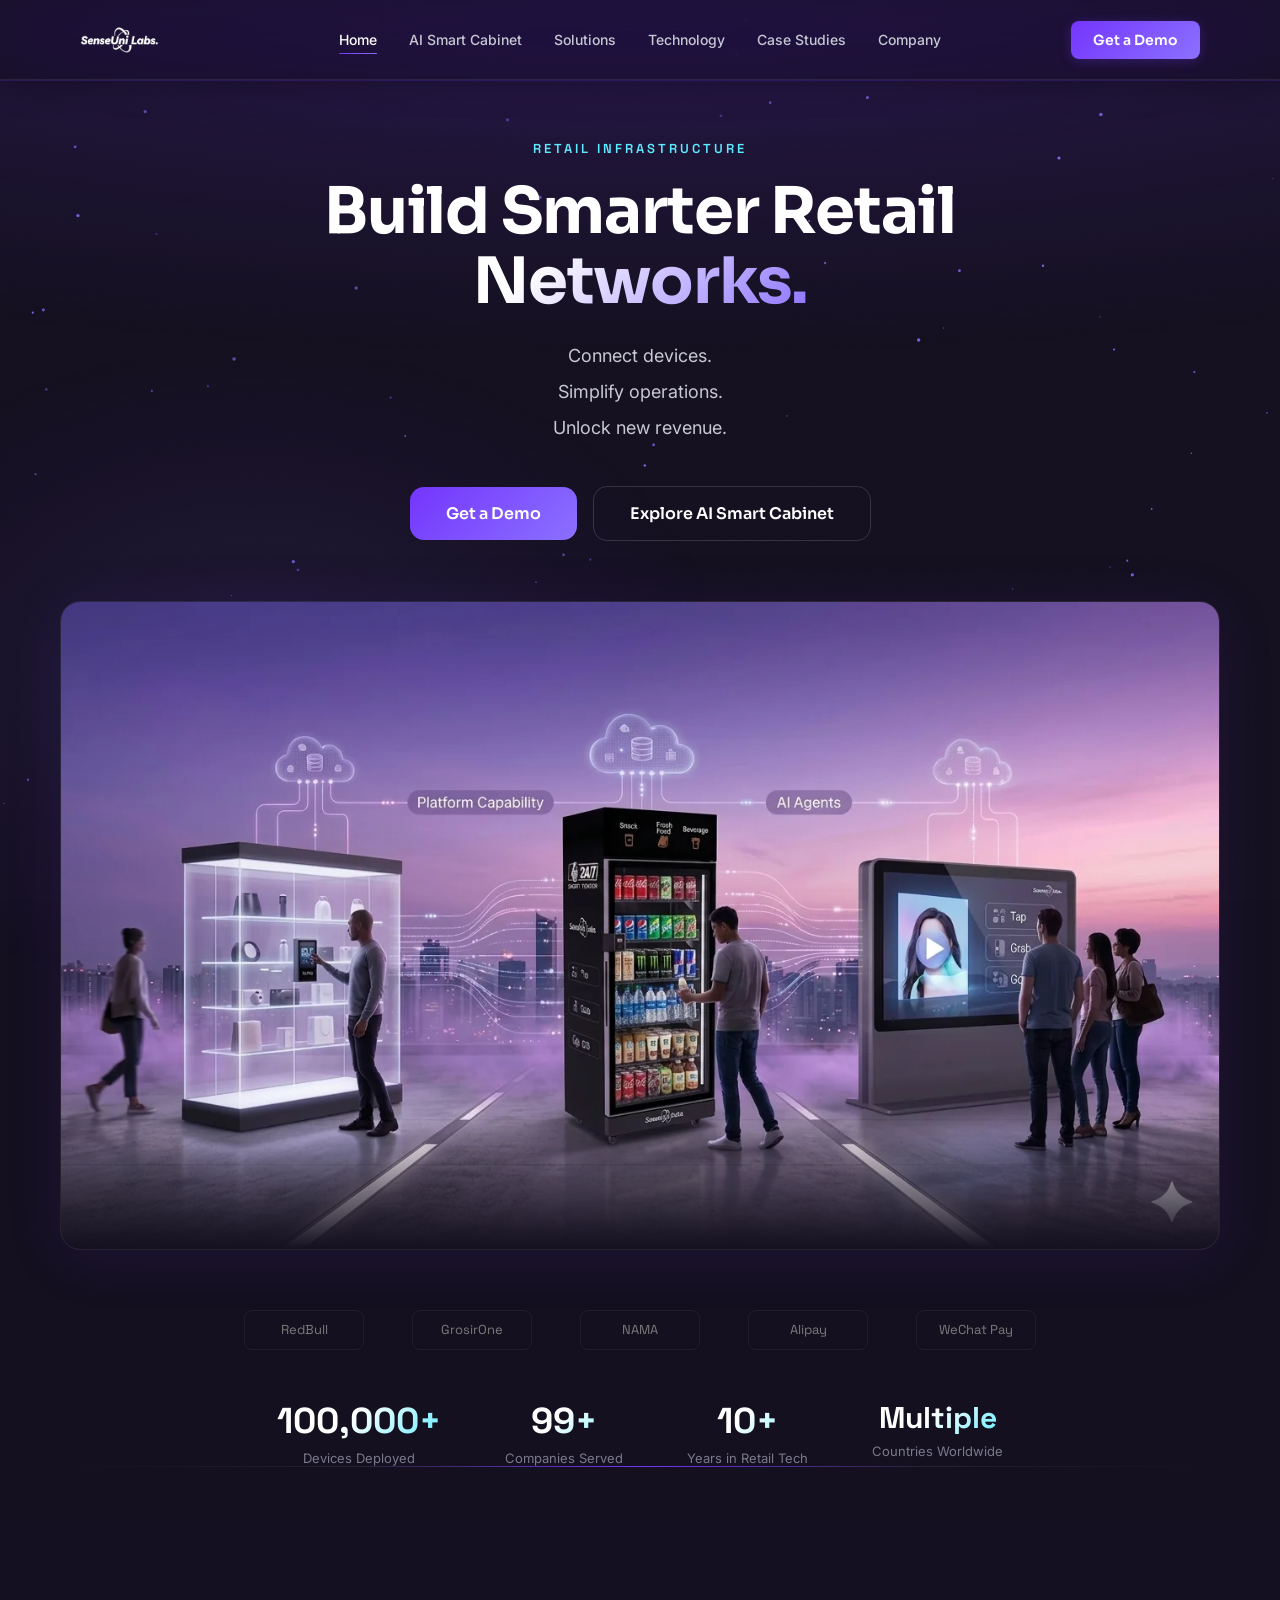
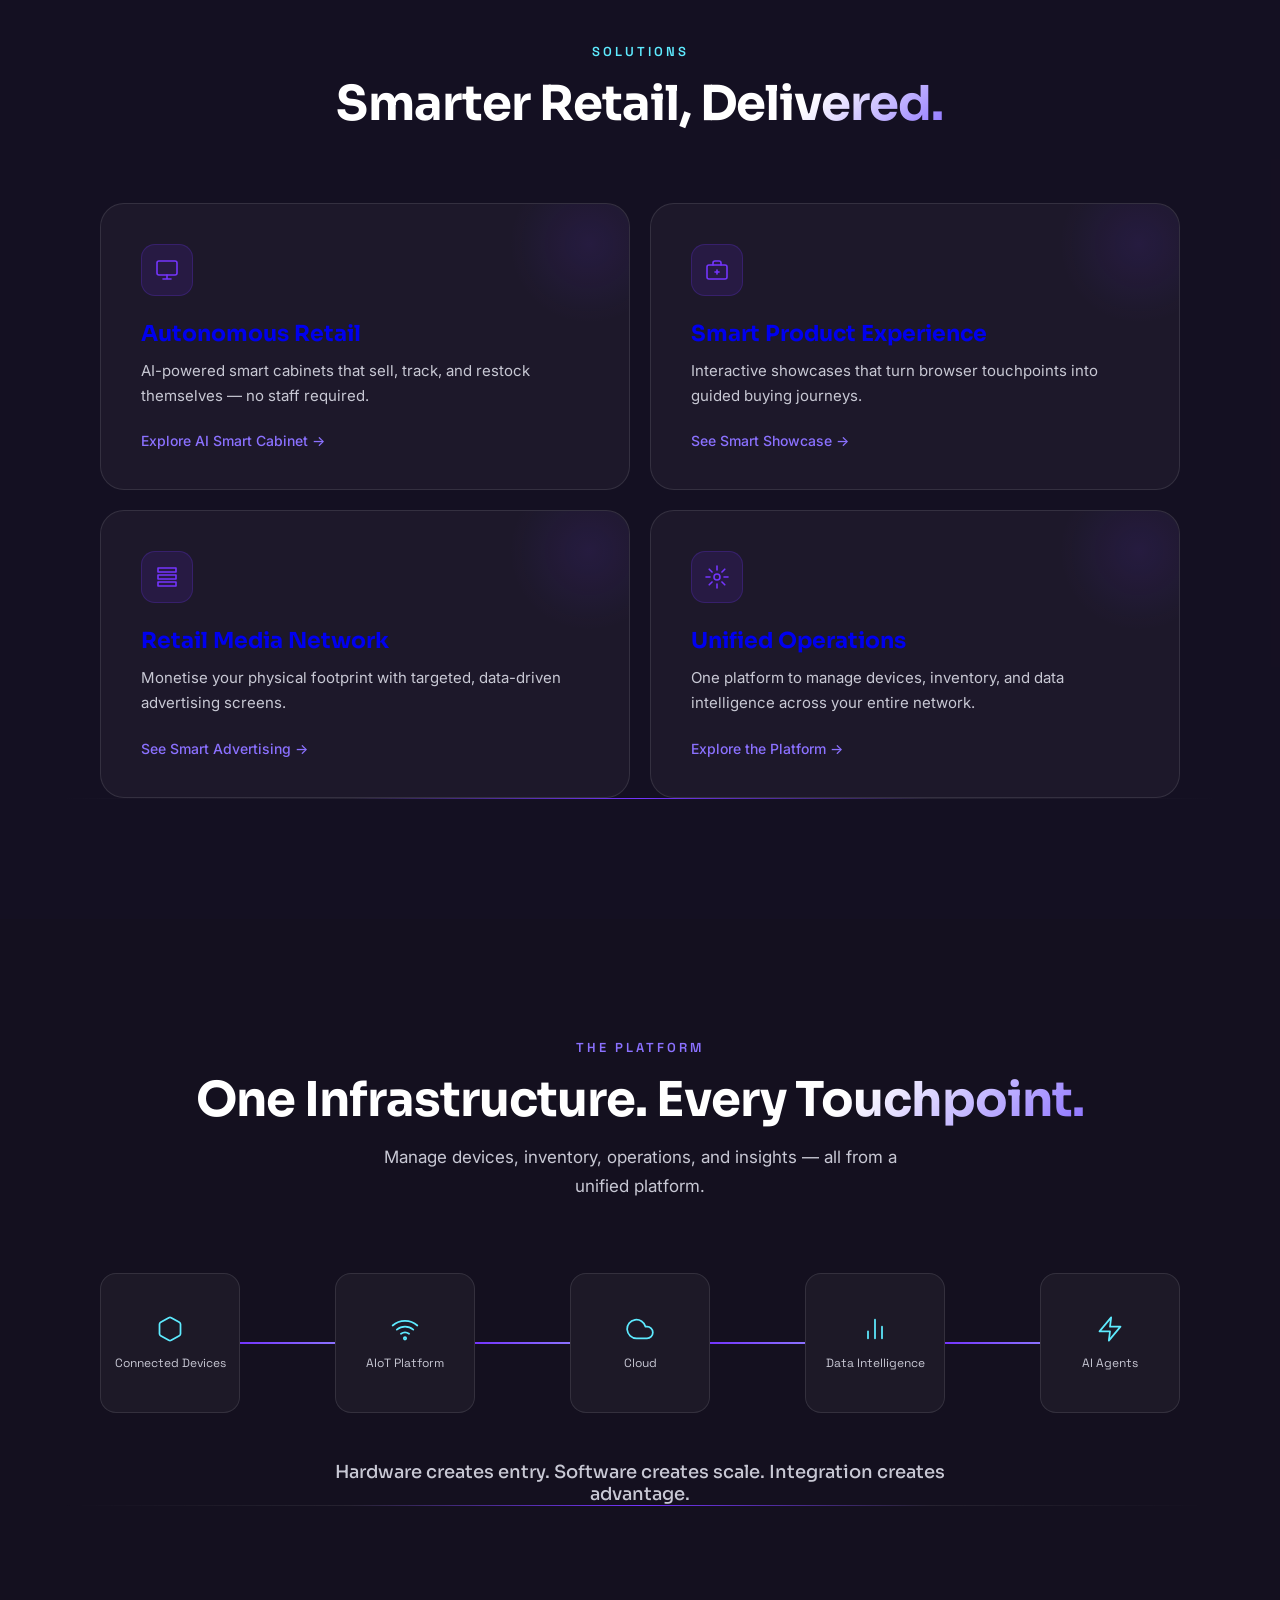
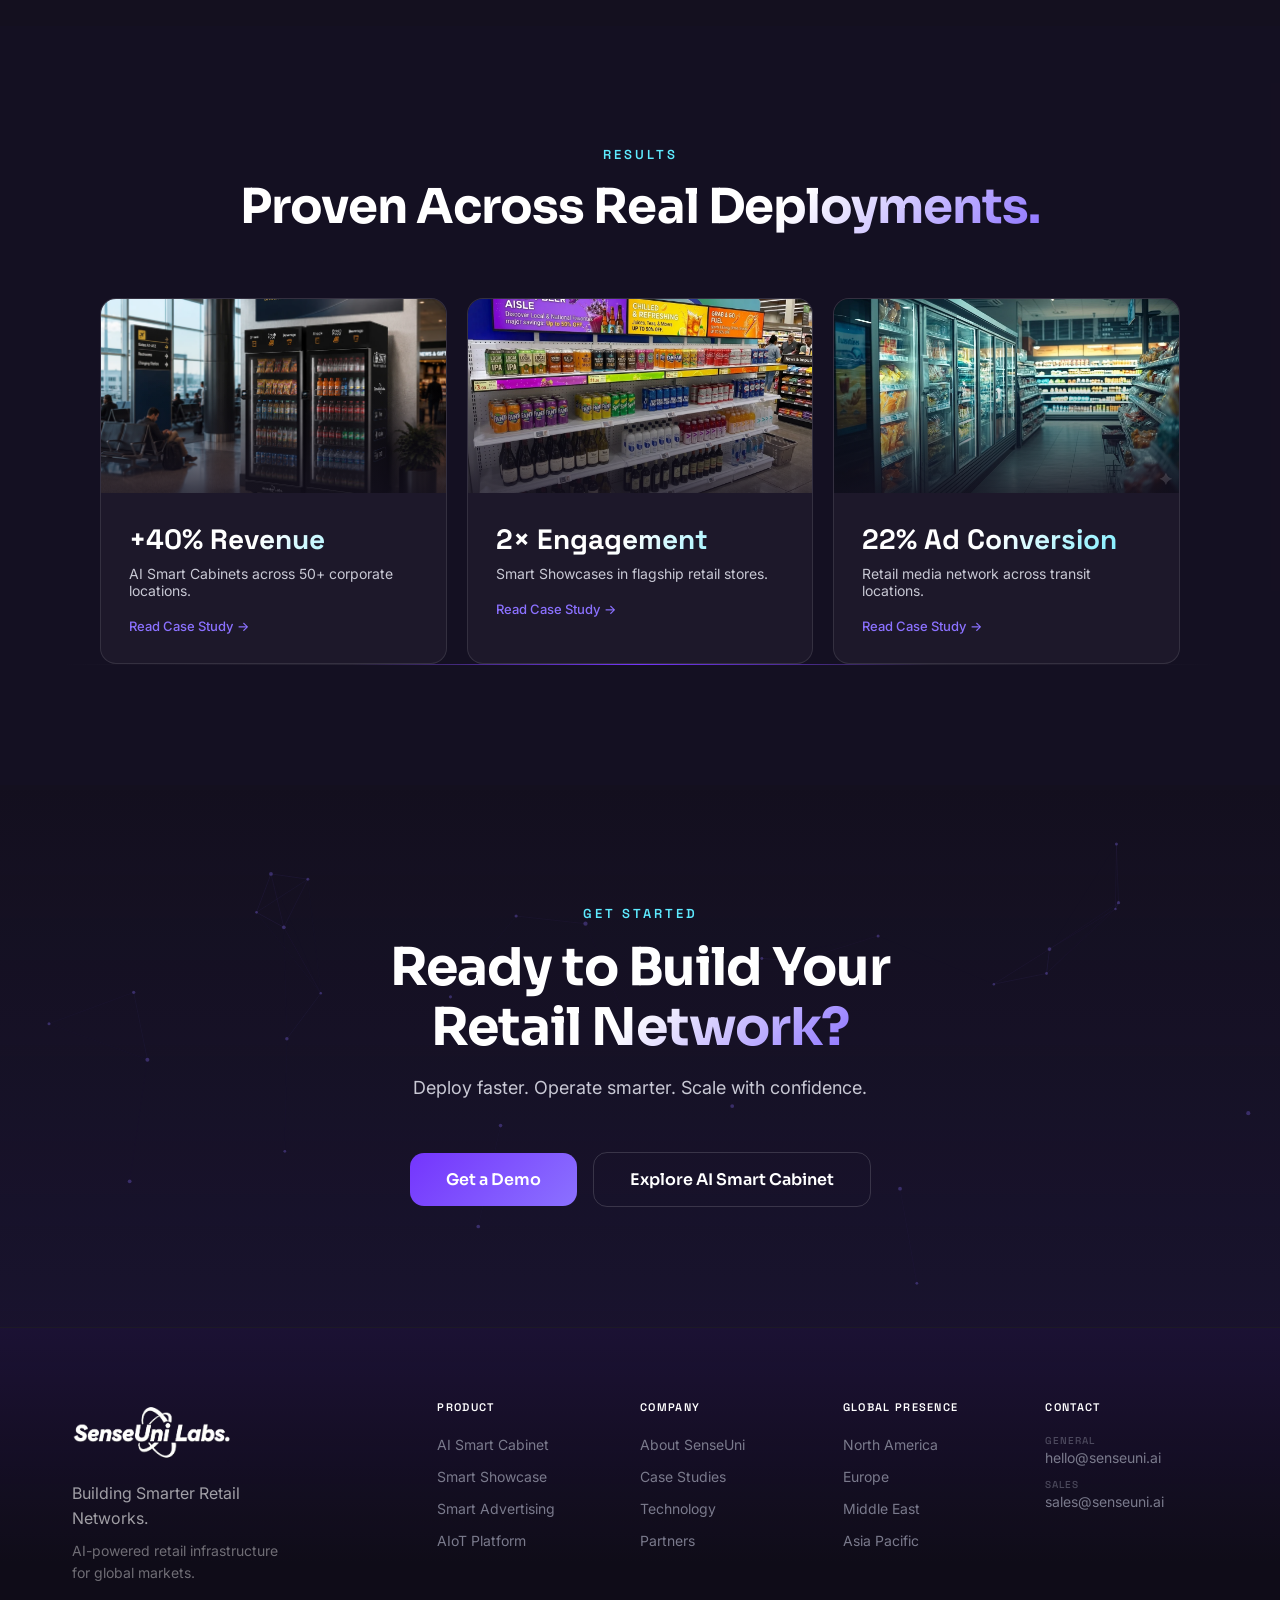
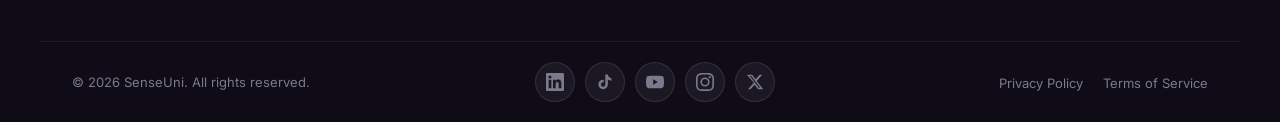
==== commit 74149605: "Revert "Site-wide redesign: shared design system + brand-narrative rebuild" This reverts commit e199" ====
--- a/index.html
+++ b/index.html
@@ -1,746 +1,2279 @@
-<!DOCTYPE html>
+﻿<!DOCTYPE html>
 <html lang="en">
 <head>
   <meta charset="UTF-8" />
   <meta name="viewport" content="width=device-width, initial-scale=1.0" />
-  <meta name="description" content="SenseUni builds AI-powered retail infrastructure — smart cabinets, connected showcases, and retail media on one platform. Deploy, operate, and scale next-generation retail." />
-  <title>SenseUni — Building Smarter Retail Networks</title>
+  <meta name="description" content="SenseUni builds AI-powered smart cabinets, connected showcases, and retail media solutions. One platform to deploy, manage, and scale autonomous retail." />
+  <title>SenseUni — Smarter Retail Infrastructure</title>
 
   <link rel="icon" type="image/webp" href="assets/images/logomini.webp" />
   <link rel="preconnect" href="https://fonts.googleapis.com" />
   <link rel="preconnect" href="https://fonts.gstatic.com" crossorigin />
   <link href="https://fonts.googleapis.com/css2?family=Sora:wght@300;400;500;600;700;800&family=Inter:wght@300;400;500;600&family=Space+Grotesk:wght@400;500;600;700&display=swap" rel="stylesheet" />
-  <link rel="stylesheet" href="assets/css/main.css" />
 
   <style>
-    /* ── HOME · HERO ─────────────────────────────────────────── */
-    .home-hero { text-align: center; padding-bottom: 0; }
-    .home-hero .display { margin-inline: auto; max-width: 820px; }
-    .home-hero .lead { margin-inline: auto; }
-    .home-hero__actions { justify-content: center; }
-    .home-hero .eyebrow::after {
+    /* ═══════════════════════════════════════
+       DESIGN TOKENS
+    ═══════════════════════════════════════ */
+    :root {
+      --color-bg:              #14101F;
+      --color-bg-footer:       #0F0C18;
+      --color-brand:           #2C2069;
+      --color-accent:          #7435FD;
+      --color-highlight:       #8B71FF;
+      --color-cyan:            #5EEBFF;
+
+      --color-nav-bg:          rgba(20, 16, 31, 0.55);
+      --color-nav-bg-scrolled: rgba(20, 16, 31, 0.72);
+      --color-nav-border:      rgba(255, 255, 255, 0.08);
+      --color-footer-border:   rgba(255, 255, 255, 0.06);
+
+      --color-border:          rgba(255, 255, 255, 0.10);
+      --color-border-glow:     rgba(116, 53, 253, 0.40);
+      --color-surface:         rgba(255, 255, 255, 0.04);
+
+      --color-text-primary:    #FFFFFF;
+      --color-text-secondary:  #C8C8D4;
+      --color-text-muted:      #7A7A8C;
+
+      --gradient-btn:  linear-gradient(135deg, var(--color-accent), var(--color-highlight));
+      --gradient-card: linear-gradient(135deg, rgba(44, 32, 105, 0.20) 0%, rgba(116, 53, 253, 0.06) 100%);
+
+      --font-heading: 'Sora', sans-serif;
+      --font-body:    'Inter', sans-serif;
+      --font-data:    'Space Grotesk', sans-serif;
+
+      --radius-sm: 8px;
+      --radius-md: 16px;
+      --radius-lg: 24px;
+
+      --nav-height: 80px;
+
+      --ease-out:        cubic-bezier(0.22, 1, 0.36, 1);
+      --transition-base: 0.3s;
+      --transition-slow: 0.5s;
+    }
+
+    /* ═══════════════════════════════════════
+       RESET & STICKY-FOOTER LAYOUT
+    ═══════════════════════════════════════ */
+    *, *::before, *::after { box-sizing: border-box; margin: 0; padding: 0; }
+
+    html {
+      scroll-behavior: smooth;
+      scrollbar-width: thin;
+      scrollbar-color: var(--color-highlight) rgba(20, 16, 31, 0.4);
+    }
+
+    body {
+      display: flex;
+      flex-direction: column;
+      min-height: 100vh;
+      background-color: var(--color-bg);
+      color: var(--color-text-primary);
+      font-family: var(--font-body);
+      overflow-x: hidden;
+    }
+
+    a { text-decoration: none; }
+
+    /* ═══════════════════════════════════════
+       CUSTOM SCROLLBAR
+    ═══════════════════════════════════════ */
+    ::-webkit-scrollbar        { width: 6px; }
+    ::-webkit-scrollbar-track  { background: rgba(20, 16, 31, 0.4); }
+    ::-webkit-scrollbar-thumb  {
+      background: linear-gradient(to bottom, var(--color-accent), var(--color-highlight));
+      border-radius: 3px;
+    }
+    ::-webkit-scrollbar-thumb:hover {
+      background: var(--color-highlight);
+      box-shadow: 0 0 8px rgba(139, 113, 255, 0.50);
+    }
+
+    /* ═══════════════════════════════════════
+       AMBIENT GLOW LAYERS  (z-index 0)
+    ═══════════════════════════════════════ */
+    /* Top center bloom */
+    body::before {
       content: '';
-      width: 22px; height: 1px;
-      background: var(--highlight);
-      opacity: 0.7;
-    }
-
-    .home-hero__visual {
+      position: fixed;
+      top: 0; left: 0; right: 0;
+      height: 90vh;
+      background: radial-gradient(
+        ellipse 160% 65% at 50% -8%,
+        rgba(116, 53, 253, 0.28) 0%,
+        rgba(116, 53, 253, 0.10) 42%,
+        rgba(116, 53, 253, 0.03) 68%,
+        transparent 80%
+      );
+      pointer-events: none;
+      z-index: 0;
+    }
+
+    /* Bottom-left ambient carry */
+    body::after {
+      content: '';
+      position: fixed;
+      bottom: -10%; left: -15%;
+      width: 70vw; height: 70vh;
+      background: radial-gradient(
+        ellipse at center,
+        rgba(139, 113, 255, 0.10) 0%,
+        rgba(116, 53, 253, 0.04) 50%,
+        transparent 75%
+      );
+      pointer-events: none;
+      z-index: 0;
+    }
+
+    /* Grain / noise texture overlay  (z-index 2) */
+    .grain-overlay {
+      position: fixed;
+      inset: 0;
+      background-image: url("data:image/svg+xml,%3Csvg xmlns='http://www.w3.org/2000/svg' width='200' height='200'%3E%3Cfilter id='n'%3E%3CfeTurbulence type='fractalNoise' baseFrequency='0.85' numOctaves='4' stitchTiles='stitch'/%3E%3CfeColorMatrix type='saturate' values='0'/%3E%3C/filter%3E%3Crect width='200' height='200' filter='url(%23n)'/%3E%3C/svg%3E");
+      background-repeat: repeat;
+      background-size: 200px 200px;
+      opacity: 0.035;
+      mix-blend-mode: overlay;
+      pointer-events: none;
+      z-index: 2;
+    }
+
+    /* ═══════════════════════════════════════
+       KEYFRAMES
+    ═══════════════════════════════════════ */
+    @keyframes navSlideDown {
+      from { opacity: 0; transform: translateY(-8px); }
+      to   { opacity: 1; transform: translateY(0); }
+    }
+
+    @keyframes fadeUp {
+      from { opacity: 0; transform: translateY(20px); }
+      to   { opacity: 1; transform: translateY(0); }
+    }
+
+    @keyframes imageReveal {
+      from { opacity: 0; transform: scale(0.96) translateY(12px); }
+      to   { opacity: 1; transform: scale(1)    translateY(0); }
+    }
+
+    @keyframes scrollBounce {
+      0%, 100% { opacity: 0.40; transform: translateX(-50%) translateY(0); }
+      50%       { opacity: 0.90; transform: translateX(-50%) translateY(7px); }
+    }
+
+    /* ═══════════════════════════════════════
+       PREFERS REDUCED MOTION
+    ═══════════════════════════════════════ */
+    @media (prefers-reduced-motion: reduce) {
+      .nav,
+      .hero__label,
+      .hero__headline,
+      .hero__sub,
+      .hero__ctas,
+      .hero__network,
+      .hero__scroll-hint,
+      .footer__main > * {
+        animation: none !important;
+        opacity: 1 !important;
+        transform: none !important;
+      }
+
+      .back-to-top              { transition: opacity 0.2s ease !important; }
+      .back-to-top,
+      .back-to-top.is-visible,
+      .back-to-top:hover        { transform: none !important; }
+    }
+
+    /* ═══════════════════════════════════════
+       NAVIGATION BAR  (z-index 1000)
+    ═══════════════════════════════════════ */
+    .nav {
+      position: fixed;
+      top: 0; left: 0; right: 0;
+      z-index: 1000;
+      height: var(--nav-height);
+      background: var(--color-nav-bg);
+      backdrop-filter: blur(28px) saturate(160%);
+      -webkit-backdrop-filter: blur(28px) saturate(160%);
+      border-bottom: 1px solid var(--color-nav-border);
+      box-shadow: 0 1px 0 0 rgba(116, 53, 253, 0.18), 0 4px 32px rgba(0, 0, 0, 0.30);
+      transition: transform      0.4s var(--ease-out),
+                  background     0.4s var(--ease-out),
+                  border-color   0.4s var(--ease-out),
+                  box-shadow     0.4s var(--ease-out);
+      animation: navSlideDown 0.7s var(--ease-out) both;
+    }
+
+    .nav.is-scrolled {
+      background: var(--color-nav-bg-scrolled);
+      border-bottom-color: rgba(255, 255, 255, 0.12);
+      box-shadow: 0 1px 0 0 rgba(116, 53, 253, 0.22), 0 8px 48px rgba(0, 0, 0, 0.50);
+    }
+
+    .nav.is-hidden {
+      transform: translateY(-100%);
+      pointer-events: none;
+    }
+
+    .nav__inner {
+      max-width: 1200px;
+      margin: 0 auto;
+      padding: 0 40px;
+      height: 100%;
+      display: flex;
+      align-items: center;
       position: relative;
-      margin-top: clamp(56px, 7vw, 88px);
-      perspective: 1200px;
-    }
-    .home-hero__frame {
-      aspect-ratio: 21 / 9;
-      transform: rotateX(4deg);
-      transform-origin: 50% 100%;
-    }
-    .home-hero__frame img { object-position: 50% 38%; }
-    .home-hero__frame::before {
+    }
+
+    .nav__logo { display: flex; align-items: center; gap: 10px; flex-shrink: 0; }
+
+    /* Links centred absolutely — independent of logo/CTA widths */
+    .nav__links {
+      display: flex;
+      align-items: center;
+      gap: 6px;
+      list-style: none;
+      position: absolute;
+      left: 50%;
+      transform: translateX(-50%);
+      z-index: 1;
+    }
+
+    .nav__link {
+      position: relative;
+      display: inline-block;
+      padding: 6px 13px;
+      font-family: var(--font-body);
+      font-size: 14px;
+      font-weight: 500;
+      color: var(--color-text-secondary);
+      border-radius: var(--radius-sm);
+      transition: color       var(--transition-base) var(--ease-out),
+                  background  var(--transition-base) var(--ease-out);
+      white-space: nowrap;
+    }
+
+    /* Underline grows from center on hover / active */
+    .nav__link::after {
+      content: '';
+      position: absolute;
+      bottom: 0;
+      left: 13px; right: 13px;
+      height: 1.5px;
+      background: var(--gradient-btn);
+      border-radius: 2px;
+      transform: scaleX(0);
+      transform-origin: center;
+      transition: transform var(--transition-base) var(--ease-out);
+    }
+
+    .nav__link:hover                { color: var(--color-text-primary); background: rgba(255,255,255,0.05); }
+    .nav__link:hover::after         { transform: scaleX(1); }
+    .nav__link.is-active            { color: var(--color-text-primary); }
+    .nav__link.is-active::after     { transform: scaleX(1); }
+
+    .nav__cta { flex-shrink: 0; margin-left: auto; }
+
+    /* ── Buttons ── */
+    .btn--primary {
+      display: inline-flex;
+      align-items: center;
+      gap: 6px;
+      padding: 10px 22px;
+      border-radius: var(--radius-sm);
+      font-family: var(--font-heading);
+      font-size: 14px;
+      font-weight: 600;
+      color: var(--color-text-primary);
+      background: var(--gradient-btn);
+      border: none;
+      cursor: pointer;
+      box-shadow: 0 2px 12px rgba(116, 53, 253, 0.28);
+      transition: transform    var(--transition-base) var(--ease-out),
+                  box-shadow   var(--transition-base) var(--ease-out);
+      position: relative;
+      overflow: hidden;
+      white-space: nowrap;
+    }
+
+    .btn--primary::before {
       content: '';
       position: absolute;
       inset: 0;
-      z-index: 1;
-      background: linear-gradient(180deg, rgba(26,26,28,0.05) 55%, rgba(26,26,28,0.7) 100%);
-      pointer-events: none;
-    }
-    .home-hero__glow {
-      position: absolute;
-      left: 50%; bottom: -18%;
-      width: 84%; height: 50%;
-      transform: translateX(-50%);
-      background: radial-gradient(ellipse 50% 50% at 50% 50%, rgba(116,53,253,0.4), transparent 70%);
-      filter: blur(50px);
-      pointer-events: none;
-    }
-    .hero-chip {
-      position: absolute;
-      z-index: 2;
+      background: linear-gradient(135deg, rgba(255,255,255,0.14) 0%, transparent 55%);
+      opacity: 0;
+      transition: opacity var(--transition-base) var(--ease-out);
+    }
+
+    .btn--primary:hover         { transform: translateY(-2px); box-shadow: 0 0 20px rgba(116,53,253,0.55), 0 6px 24px rgba(116,53,253,0.32); }
+    .btn--primary:hover::before { opacity: 1; }
+    .btn--primary:active        { transform: translateY(0); }
+
+    .btn--secondary {
       display: inline-flex;
       align-items: center;
       gap: 8px;
-      padding: 9px 16px;
-      border-radius: 100px;
-      border: 1px solid rgba(139,113,255,0.35);
-      background: rgba(22, 20, 30, 0.72);
-      backdrop-filter: blur(12px);
+      padding: 10px 22px;
+      border-radius: var(--radius-sm);
+      font-family: var(--font-heading);
+      font-size: 14px;
+      font-weight: 600;
+      color: var(--color-text-primary);
+      background: transparent;
+      border: 1.5px solid var(--color-border);
+      cursor: pointer;
+      transition: color         var(--transition-base) var(--ease-out),
+                  border-color  var(--transition-base) var(--ease-out),
+                  box-shadow    var(--transition-base) var(--ease-out),
+                  transform     var(--transition-base) var(--ease-out);
+      white-space: nowrap;
+    }
+
+    .btn--secondary:hover {
+      border-color: var(--color-highlight);
+      color: var(--color-highlight);
+      transform: translateY(-2px);
+      box-shadow: 0 4px 20px rgba(139, 113, 255, 0.18);
+    }
+
+    .btn--secondary:active { transform: translateY(0); }
+
+    .btn--lg { padding: 15px 32px; font-size: 15px; }
+
+    /* ── Hamburger ── */
+    .nav__hamburger {
+      display: none;
+      flex-direction: column;
+      justify-content: center;
+      gap: 5px;
+      width: 36px; height: 36px;
+      padding: 6px;
+      background: none; border: none; cursor: pointer;
+      margin-left: auto;
+      border-radius: var(--radius-sm);
+      transition: background var(--transition-base) var(--ease-out);
+    }
+
+    .nav__hamburger:hover { background: rgba(255,255,255,0.06); }
+
+    .nav__hamburger-line {
+      display: block;
+      width: 100%; height: 1.5px;
+      background: var(--color-text-secondary);
+      border-radius: 2px;
+      transform-origin: center;
+      transition: transform  var(--transition-base) var(--ease-out),
+                  opacity    var(--transition-base) var(--ease-out);
+    }
+
+    .nav.is-open .nav__hamburger-line:nth-child(1) { transform: translateY(6.5px) rotate(45deg); }
+    .nav.is-open .nav__hamburger-line:nth-child(2) { opacity: 0; transform: scaleX(0); }
+    .nav.is-open .nav__hamburger-line:nth-child(3) { transform: translateY(-6.5px) rotate(-45deg); }
+
+    /* ── Mobile drawer ── */
+    .nav__drawer {
+      display: none;
+      position: fixed;
+      top: var(--nav-height); left: 0; right: 0;
+      background: rgba(15, 12, 24, 0.97);
+      backdrop-filter: blur(24px);
+      -webkit-backdrop-filter: blur(24px);
+      border-bottom: 1px solid var(--color-nav-border);
+      padding: 16px 24px 24px;
+      transform: translateY(-8px);
+      opacity: 0;
+      pointer-events: none;
+      transition: transform  var(--transition-slow) var(--ease-out),
+                  opacity    var(--transition-slow) var(--ease-out);
+      z-index: 999;
+    }
+
+    .nav__drawer.is-open { transform: translateY(0); opacity: 1; pointer-events: all; }
+
+    .nav__drawer-links { list-style: none; display: flex; flex-direction: column; gap: 2px; }
+
+    .nav__drawer-link {
+      display: block;
+      padding: 12px 8px;
+      font-family: var(--font-body);
+      font-size: 15px; font-weight: 500;
+      color: var(--color-text-secondary);
+      border-bottom: 1px solid rgba(255,255,255,0.05);
+      transition: color var(--transition-base) var(--ease-out);
+    }
+
+    .nav__drawer-link:hover { color: var(--color-text-primary); }
+    .nav__drawer-cta        { margin-top: 20px; width: 100%; justify-content: center; }
+
+    /* Nav responsive */
+    @media (max-width: 900px) {
+      .nav__links     { display: none; }
+      .nav__cta       { display: none; }
+      .nav__hamburger { display: flex; }
+      .nav__drawer    { display: block; }
+    }
+
+    @media (max-width: 480px) {
+      .nav__inner { padding: 0 20px; }
+    }
+
+    /* ═══════════════════════════════════════
+       PAGE LAYOUT
+    ═══════════════════════════════════════ */
+    main {
+      flex: 1 0 auto;
+      position: relative;
+      z-index: 3;
+    }
+
+    .section-wrap {
+      max-width: 1160px;
+      margin: 0 auto;
+      padding: 0 40px;
+    }
+
+    @media (max-width: 640px) { .section-wrap { padding: 0 20px; } }
+
+    /* ═══════════════════════════════════════
+       TYPE UTILITIES
+    ═══════════════════════════════════════ */
+    .t-display {
+      font-family: var(--font-heading);
+      font-size: clamp(40px, 6.5vw, 88px);
+      font-weight: 800;
+      letter-spacing: -0.03em;
+      line-height: 1.04;
+      color: var(--color-text-primary);
+    }
+
+    .gradient-text {
+      background: linear-gradient(135deg, var(--color-text-primary) 45%, var(--color-highlight));
+      -webkit-background-clip: text;
+      -webkit-text-fill-color: transparent;
+      background-clip: text;
+    }
+
+    .gradient-text-cyan {
+      background: linear-gradient(135deg, var(--color-text-primary) 45%, var(--color-cyan));
+      -webkit-background-clip: text;
+      -webkit-text-fill-color: transparent;
+      background-clip: text;
+    }
+
+    .section-label {
+      display: block;
       font-family: var(--font-data);
-      font-size: 0.8rem;
-      font-weight: 500;
-      letter-spacing: 0.05em;
-      color: var(--text-2);
-      box-shadow: 0 8px 28px rgba(8,5,20,0.5);
-      animation: chipFloat 7s ease-in-out infinite;
-    }
-    .hero-chip::before {
-      content: '';
-      width: 6px; height: 6px;
-      border-radius: 50%;
-      background: var(--highlight);
-      box-shadow: 0 0 10px var(--highlight);
-    }
-    .hero-chip--1 { top: 12%; left: 7%; animation-delay: 0s; }
-    .hero-chip--2 { top: 4%; right: 12%; animation-delay: 1.8s; }
-    .hero-chip--3 { bottom: 22%; left: 14%; animation-delay: 3.2s; }
-    .hero-chip--4 { bottom: 16%; right: 7%; animation-delay: 4.6s; }
-    @keyframes chipFloat {
-      0%, 100% { transform: translateY(0); }
-      50%      { transform: translateY(-12px); }
-    }
-    @media (max-width: 680px) {
-      .home-hero__frame { aspect-ratio: 4 / 3; }
-      .hero-chip { display: none; }
-    }
-
-    /* ── HOME · SHIFT (Future of Retail) ─────────────────────── */
-    .shift { padding-top: clamp(72px, 9vw, 130px); }
-    .shift__rail { position: relative; max-width: 880px; margin-inline: auto; }
-    .shift__rail::before {
-      content: '';
-      position: absolute;
-      left: 27px; top: 10px; bottom: 10px;
-      width: 1px;
-      background: linear-gradient(180deg, transparent, rgba(139,113,255,0.45) 12%, rgba(139,113,255,0.45) 88%, transparent);
-    }
-    .shift-step {
+      font-size: 13px;
+      font-weight: 600;
+      letter-spacing: 3px;
+      text-transform: uppercase;
+      text-align: center;
+      margin-bottom: 16px;
+    }
+
+    .section-inner {
+      max-width: 1280px;
+      margin: 0 auto;
+    }
+
+    .section-divider {
+      display: block;
+      height: 1px;
+      max-width: 1280px;
+      margin: 0 auto;
+      border: none;
+      background: linear-gradient(90deg, transparent, rgba(255, 255, 255, 0.08), var(--color-accent), rgba(255, 255, 255, 0.08), transparent);
+    }
+
+    @keyframes pulseGlow {
+      0%, 100% { box-shadow: 0 0 0 0 rgba(116, 53, 253, 0); }
+      50%      { box-shadow: 0 0 0 14px rgba(116, 53, 253, 0.14); }
+    }
+
+    @keyframes floatDrift {
+      0%, 100% { transform: translate(0, 0); }
+      50%      { transform: translate(var(--drift-x, 12px), var(--drift-y, -12px)); }
+    }
+
+    @keyframes chevronBounce {
+      0%, 100% { opacity: 0.30; transform: translateX(-50%) translateY(0); }
+      50%      { opacity: 0.75; transform: translateX(-50%) translateY(8px); }
+    }
+
+    /* ═══════════════════════════════════════
+       SECTION 1 — HERO
+       Part A: text on dark bg · Part B: image showcase
+    ═══════════════════════════════════════ */
+    .hero {
       position: relative;
-      display: grid;
-      grid-template-columns: 56px 1fr;
-      gap: 28px;
-      padding-block: clamp(28px, 4vw, 44px);
-    }
-    .shift-step__num {
-      width: 56px; height: 56px;
-      border-radius: 50%;
+      z-index: 3;
+      display: flex;
+      flex-direction: column;
+    }
+
+    /* ── Part A — Text area ── */
+    .hero__text-area {
+      padding: 140px 60px 60px;
+      text-align: center;
+      position: relative;
+      z-index: 2;
+    }
+
+    .hero__content {
+      max-width: 800px;
+      margin: 0 auto;
+      display: flex;
+      flex-direction: column;
+      align-items: center;
+    }
+
+    .hero__label {
+      font-family: var(--font-data);
+      font-size: 13px;
+      font-weight: 600;
+      letter-spacing: 3px;
+      text-transform: uppercase;
+      color: var(--color-cyan);
+      margin-bottom: 20px;
+      animation: fadeUp 0.7s var(--ease-out) 0.15s both;
+    }
+
+    .hero__headline {
+      font-family: var(--font-heading);
+      font-size: clamp(36px, 6vw, 64px);
+      font-weight: 700;
+      line-height: 1.1;
+      letter-spacing: -0.02em;
+      margin-bottom: 20px;
+      animation: fadeUp 0.8s var(--ease-out) 0.28s both;
+    }
+
+    .hero__sub {
+      font-family: var(--font-body);
+      font-size: 18px;
+      line-height: 2.0;
+      color: var(--color-text-secondary);
+      margin-bottom: 40px;
+      animation: fadeUp 0.8s var(--ease-out) 0.42s both;
+    }
+
+    .hero__ctas {
       display: flex;
       align-items: center;
       justify-content: center;
-      font-family: var(--font-data);
-      font-size: 0.95rem;
+      gap: 16px;
+      flex-wrap: wrap;
+      animation: fadeUp 0.8s var(--ease-out) 0.56s both;
+    }
+
+    .hero__cta--primary {
+      background: var(--gradient-btn);
+      color: #fff;
+      font-family: var(--font-heading);
+      font-size: 16px;
       font-weight: 600;
-      color: var(--highlight);
-      border: 1px solid rgba(139,113,255,0.35);
-      background: var(--bg);
-      box-shadow: 0 0 24px rgba(116,53,253,0.18);
-    }
-    .shift-step h3 { margin-bottom: 10px; }
-    .shift-step p { color: var(--text-2); max-width: 600px; }
-    .shift__closer {
-      margin-top: clamp(40px, 6vw, 64px);
-      text-align: center;
+      padding: 16px 36px;
+      border-radius: 14px;
+      transition: transform var(--transition-base) var(--ease-out),
+                  box-shadow var(--transition-base) var(--ease-out);
+    }
+
+    .hero__cta--primary:hover {
+      transform: translateY(-2px);
+      box-shadow: 0 8px 30px rgba(116, 53, 253, 0.30);
+    }
+
+    .hero__cta--secondary {
+      background: transparent;
+      border: 1px solid rgba(255, 255, 255, 0.15);
+      color: var(--color-text-primary);
       font-family: var(--font-heading);
-      font-size: clamp(1.4rem, 2.6vw, 2rem);
+      font-size: 16px;
       font-weight: 600;
-      letter-spacing: -0.02em;
-      line-height: 1.3;
-    }
-    @media (max-width: 560px) {
-      .shift__rail::before { left: 21px; }
-      .shift-step { grid-template-columns: 44px 1fr; gap: 18px; }
-      .shift-step__num { width: 44px; height: 44px; font-size: 0.85rem; }
-    }
-
-    /* ── HOME · TRUST ────────────────────────────────────────── */
-    .trust { padding-block: clamp(64px, 8vw, 100px); }
-    .trust__label {
-      text-align: center;
-      font-family: var(--font-data);
-      font-size: 0.8rem;
-      letter-spacing: 0.2em;
-      text-transform: uppercase;
-      color: var(--text-3);
-      margin-bottom: 32px;
-    }
-    .trust__stats {
-      margin-top: clamp(48px, 6vw, 72px);
-      display: grid;
-      grid-template-columns: repeat(4, 1fr);
-      gap: 32px;
-    }
-    @media (max-width: 880px) { .trust__stats { grid-template-columns: repeat(2, 1fr); gap: 40px 20px; } }
-
-    /* ── HOME · AUDIENCE ─────────────────────────────────────── */
-    .aud-card { display: flex; flex-direction: column; }
-    .aud-card__tag {
-      font-family: var(--font-data);
-      font-size: 0.74rem;
-      letter-spacing: 0.18em;
-      text-transform: uppercase;
-      color: var(--text-3);
-      margin-bottom: 14px;
-    }
-    .aud-card ul { margin-top: 14px; display: flex; flex-direction: column; gap: 8px; }
-    .aud-card ul li {
+      padding: 16px 36px;
+      border-radius: 14px;
+      transition: border-color var(--transition-base) var(--ease-out),
+                  background var(--transition-base) var(--ease-out);
+    }
+
+    .hero__cta--secondary:hover {
+      border-color: var(--color-highlight);
+      background: rgba(255, 255, 255, 0.05);
+    }
+
+    /* ── Part B — Image showcase ── */
+    .hero__image-wrap {
+      padding: 0 60px;
       position: relative;
-      padding-left: 18px;
-      font-size: 0.92rem;
-      color: var(--text-2);
-    }
-    .aud-card ul li::before {
+      z-index: 2;
+      animation: fadeUp 0.9s var(--ease-out) 0.68s both;
+    }
+
+    .hero-image-container {
+      max-width: 1200px;
+      margin: 0 auto;
+      border-radius: 20px;
+      overflow: hidden;
+      border: 1px solid rgba(255, 255, 255, 0.08);
+      position: relative;
+      box-shadow: 0 8px 60px rgba(116, 53, 253, 0.10);
+    }
+
+    .hero-image-container img {
+      width: 100%;
+      display: block;
+    }
+
+    /* Fade bottom edge into the base background */
+    .hero-image-container::after {
       content: '';
       position: absolute;
-      left: 0; top: 0.62em;
-      width: 8px; height: 1.5px;
-      background: var(--highlight);
-    }
-    .aud-card .link-arrow { margin-top: auto; padding-top: 24px; }
-
-    /* ── HOME · SOLUTIONS ────────────────────────────────────── */
-    .sol-card { min-height: 280px; display: flex; flex-direction: column; }
-    .sol-card .link-arrow { margin-top: auto; padding-top: 22px; }
-    .sol-strip {
-      margin-top: 22px;
+      bottom: 0; left: 0; right: 0;
+      height: 120px;
+      background: linear-gradient(transparent, #14101F);
+      pointer-events: none;
+    }
+
+    /* Hero responsive */
+    @media (max-width: 768px) {
+      .hero__text-area { padding: 120px 32px 48px; }
+      .hero__image-wrap { padding: 0 24px; }
+    }
+
+    @media (max-width: 480px) {
+      .hero__text-area { padding: 100px 20px 40px; }
+      .hero__sub       { font-size: 16px; }
+      .hero__image-wrap { padding: 0 16px; }
+    }
+
+    /* Shared reveal-on-scroll baseline */
+    [data-reveal] {
+      opacity: 0;
+      transform: translateY(28px);
+      transition: opacity 0.6s var(--ease-out), transform 0.6s var(--ease-out);
+    }
+    [data-reveal].in-view { opacity: 1; transform: translateY(0); }
+
+    /* ═══════════════════════════════════════
+       SECTION 2 — TRUST BAR + METRICS
+    ═══════════════════════════════════════ */
+    .trust { position: relative; z-index: 3; padding: 60px 60px 56px; }
+
+    .trust__logos {
       display: flex;
+      flex-wrap: wrap;
       align-items: center;
-      gap: 26px;
-      padding: 28px 34px;
-      border-radius: var(--radius-md);
-      border: 1px solid var(--border);
-      background: linear-gradient(120deg, rgba(44,32,105,0.35), rgba(116,53,253,0.08));
-      flex-wrap: wrap;
-    }
-    .sol-strip .h3 { margin-bottom: 4px; }
-    .sol-strip p { color: var(--text-2); font-size: 0.95rem; }
-    .sol-strip .link-arrow { margin-left: auto; }
-    @media (max-width: 680px) { .sol-strip .link-arrow { margin-left: 0; } }
-
-    /* ── HOME · PLATFORM ─────────────────────────────────────── */
-    .platform-flow {
-      display: grid;
-      grid-template-columns: repeat(5, 1fr);
-      gap: 14px;
-      position: relative;
-    }
-    .platform-node {
-      position: relative;
-      text-align: center;
-      padding: 30px 14px 26px;
-      border-radius: var(--radius-md);
-      border: 1px solid var(--border);
-      background: var(--surface);
-      transition: transform var(--t-base) var(--ease), border-color var(--t-base), box-shadow var(--t-base);
-    }
-    .platform-node:hover {
-      transform: translateY(-5px);
-      border-color: rgba(139,113,255,0.4);
-      box-shadow: 0 14px 40px rgba(10,6,24,0.5);
-    }
-    .platform-node:not(:last-child)::after {
-      content: '';
-      position: absolute;
-      top: 50%; right: -14px;
-      width: 14px; height: 1px;
-      background: rgba(139,113,255,0.5);
-    }
-    .platform-node__icon {
-      width: 44px; height: 44px;
-      margin: 0 auto 16px;
-      border-radius: 12px;
+      justify-content: center;
+      gap: 48px;
+    }
+
+    .trust__logo {
       display: flex;
       align-items: center;
       justify-content: center;
-      background: var(--accent-soft);
-      border: 1px solid rgba(139,113,255,0.25);
-      color: var(--highlight);
-    }
-    .platform-node__icon svg { width: 21px; height: 21px; }
-    .platform-node__name {
+      width: 120px; height: 40px;
+      border: 1px solid rgba(255, 255, 255, 0.06);
+      border-radius: 8px;
+      font-family: var(--font-data);
+      font-size: 13px;
+      color: var(--color-text-muted);
+      opacity: 0.35;
+      filter: grayscale(1);
+      transition: opacity var(--transition-base) var(--ease-out),
+                  filter   var(--transition-base) var(--ease-out);
+    }
+
+    .trust__logo:hover { opacity: 0.7; filter: grayscale(0); }
+
+    .trust__metrics {
+      display: flex;
+      flex-wrap: wrap;
+      align-items: flex-start;
+      justify-content: center;
+      gap: 64px;
+      margin-top: 48px;
+    }
+
+    .trust__metric { text-align: center; }
+
+    .trust__number {
+      font-family: var(--font-data);
+      font-size: 36px;
+      font-weight: 700;
+    }
+
+    .trust__number--word { font-size: 30px; }
+
+    .trust__label {
+      font-family: var(--font-body);
+      font-size: 13px;
+      color: var(--color-text-muted);
+      margin-top: 6px;
+    }
+
+    @media (max-width: 640px) {
+      .trust { padding: 48px 24px 40px; }
+      .trust__logos, .trust__metrics { gap: 28px; }
+    }
+
+    /* ═══════════════════════════════════════
+       SECTION 3 — SOLUTIONS
+    ═══════════════════════════════════════ */
+    .solutions {
+      position: relative;
+      z-index: 3;
+      padding: 120px 60px;
+      background: rgba(44, 32, 105, 0.05);
+    }
+
+    .solutions__label { color: var(--color-cyan); }
+
+    .solutions__headline {
       font-family: var(--font-heading);
-      font-size: 0.95rem;
-      font-weight: 600;
-    }
-    .platform__tagline {
-      margin-top: clamp(40px, 5vw, 56px);
+      font-size: clamp(32px, 5vw, 48px);
+      font-weight: 700;
+      line-height: 1.15;
+      letter-spacing: -0.02em;
       text-align: center;
+    }
+
+    .solutions__grid {
+      margin-top: 72px;
+      display: grid;
+      grid-template-columns: repeat(2, 1fr);
+      gap: 20px;
+    }
+
+    .solutions__card {
+      position: relative;
+      display: flex;
+      flex-direction: column;
+      background: var(--color-surface);
+      border: 1px solid var(--color-border);
+      border-radius: var(--radius-lg);
+      overflow: hidden;
+      padding: 40px;
+      transition: transform 0.4s var(--ease-out), border-color 0.4s var(--ease-out);
+      opacity: 0;
+      transform: translateY(28px);
+    }
+
+    .solutions__card.in-view { opacity: 1; transform: translateY(0); }
+    .solutions__card.in-view:hover { transform: translateY(-4px); }
+    .solutions__card:hover { border-color: var(--color-accent); }
+
+    /* Top-edge gradient line on hover */
+    .solutions__card::before {
+      content: '';
+      position: absolute;
+      top: 0; left: 0; right: 0;
+      height: 2px;
+      background: linear-gradient(90deg, var(--color-accent), var(--color-highlight));
+      opacity: 0;
+      transition: opacity 0.35s var(--ease-out);
+    }
+    .solutions__card:hover::before { opacity: 1; }
+
+    /* Background orb */
+    .solutions__card::after {
+      content: '';
+      position: absolute;
+      top: -40px; right: -40px;
+      width: 160px; height: 160px;
+      border-radius: 50%;
+      background: radial-gradient(circle, rgba(116, 53, 253, 0.10) 0%, transparent 70%);
+      pointer-events: none;
+      z-index: 0;
+    }
+
+    .solutions__card > * { position: relative; z-index: 1; }
+
+    /* Icon box */
+    .solutions__icon-box {
+      width: 52px; height: 52px;
+      border-radius: 14px;
+      background: rgba(116, 53, 253, 0.12);
+      border: 1px solid rgba(116, 53, 253, 0.22);
+      display: flex;
+      align-items: center;
+      justify-content: center;
+      margin-bottom: 24px;
+      flex-shrink: 0;
+      transition: transform 0.3s var(--ease-out);
+    }
+
+    .solutions__card:hover .solutions__icon-box {
+      animation: iconFloat 2s ease-in-out infinite;
+    }
+
+    @keyframes iconFloat {
+      0%, 100% { transform: translateY(0px); }
+      50%       { transform: translateY(-5px); }
+    }
+
+    .solutions__card-title {
       font-family: var(--font-heading);
-      font-size: clamp(1.05rem, 1.8vw, 1.3rem);
+      font-size: 22px;
+      font-weight: 700;
+      margin-bottom: 12px;
+    }
+
+    .solutions__card-sub {
+      font-family: var(--font-body);
+      font-size: 15px;
+      line-height: 1.65;
+      color: var(--color-text-secondary);
+      flex: 1;
+      margin-bottom: 24px;
+    }
+
+    .solutions__link {
+      display: inline-flex;
+      align-items: center;
+      gap: 4px;
+      font-family: var(--font-body);
+      font-size: 14px;
       font-weight: 500;
-      color: var(--text-2);
-    }
-    .platform__tagline strong { color: var(--text); font-weight: 600; }
-    @media (max-width: 880px) {
-      .platform-flow { grid-template-columns: repeat(2, 1fr); }
-      .platform-node:not(:last-child)::after { display: none; }
-      .platform-flow .platform-node:last-child { grid-column: 1 / -1; }
-    }
-
-    /* ── HOME · PROOF ────────────────────────────────────────── */
-    .proof-card { padding: 0; overflow: hidden; display: flex; flex-direction: column; }
-    .proof-card__media { position: relative; aspect-ratio: 16 / 10; overflow: hidden; }
-    .proof-card__media img {
-      width: 100%; height: 100%;
+      color: var(--color-highlight);
+    }
+
+    .solutions__arrow { display: inline-block; transition: transform var(--transition-base) var(--ease-out); }
+    .solutions__card:hover .solutions__arrow { transform: translateX(4px); }
+
+    /* Placeholder text (still used in proof section fallback) */
+    .solutions__placeholder {
+      font-family: var(--font-data);
+      font-size: 12px;
+      color: var(--color-text-muted);
+      text-align: center;
+      padding: 0 24px;
+    }
+
+    @media (max-width: 860px) {
+      .solutions__grid { grid-template-columns: 1fr; }
+    }
+
+    @media (max-width: 640px) {
+      .solutions { padding: 88px 24px; }
+      .solutions__card { padding: 28px; }
+    }
+
+    /* ═══════════════════════════════════════
+       SECTION 4 — PLATFORM
+    ═══════════════════════════════════════ */
+    .platform { position: relative; z-index: 3; padding: 120px 60px; }
+
+    .platform__label { color: var(--color-highlight); }
+
+    .platform__headline {
+      font-family: var(--font-heading);
+      font-size: clamp(32px, 5vw, 48px);
+      font-weight: 700;
+      line-height: 1.15;
+      letter-spacing: -0.02em;
+      text-align: center;
+      margin-bottom: 16px;
+    }
+
+    .platform__sub {
+      font-family: var(--font-body);
+      font-size: 17px;
+      line-height: 1.7;
+      color: var(--color-text-secondary);
+      text-align: center;
+      max-width: 520px;
+      margin: 0 auto;
+    }
+
+    .platform__row {
+      display: flex;
+      align-items: center;
+      justify-content: center;
+      gap: 0;
+      margin-top: 72px;
+    }
+
+    .platform__node {
+      flex-shrink: 0;
+      width: 140px; height: 140px;
+      display: flex;
+      flex-direction: column;
+      align-items: center;
+      justify-content: center;
+      gap: 12px;
+      background: var(--color-surface);
+      border: 1px solid var(--color-border);
+      border-radius: var(--radius-md);
+      transition: transform var(--transition-base) var(--ease-out),
+                  border-color var(--transition-base) var(--ease-out),
+                  box-shadow var(--transition-base) var(--ease-out);
+    }
+
+    .platform__node:hover {
+      transform: scale(1.05);
+      border-color: var(--color-accent);
+      box-shadow: 0 0 24px rgba(116, 53, 253, 0.30);
+    }
+
+    .platform__node-label {
+      font-family: var(--font-data);
+      font-size: 12px;
+      color: var(--color-text-secondary);
+      text-align: center;
+    }
+
+    .platform__line {
+      flex: 1 1 64px;
+      height: 2px;
+      max-width: 96px;
+      background: linear-gradient(90deg, var(--color-accent), var(--color-highlight));
+      opacity: 0.2;
+      transform: scaleX(0);
+      transform-origin: left;
+      transition: transform 0.7s var(--ease-out);
+      position: relative;
+      overflow: visible;
+    }
+
+    .platform__line.in-view { transform: scaleX(1); }
+
+    .platform__line .platform__dot {
+      position: absolute;
+      top: 50%; left: 0;
+      width: 3px; height: 3px;
+      border-radius: 50%;
+      background: var(--color-highlight);
+      box-shadow: 0 0 6px var(--color-highlight);
+      transform: translateY(-50%);
+      opacity: 0;
+    }
+
+    .platform__line.dots-on .platform__dot { animation: lineDot 3s linear infinite; }
+
+    @keyframes lineDot {
+      0%   { left: 0;    opacity: 0; }
+      10%  { opacity: 1; }
+      90%  { opacity: 1; }
+      100% { left: 100%; opacity: 0; }
+    }
+
+    .platform__statement {
+      font-family: var(--font-heading);
+      font-size: 18px;
+      font-weight: 500;
+      color: var(--color-text-secondary);
+      text-align: center;
+      max-width: 640px;
+      margin: 48px auto 0;
+    }
+
+    @media (max-width: 900px) {
+      .platform__row { flex-wrap: wrap; gap: 16px; }
+      .platform__line { display: none; }
+    }
+
+    @media (max-width: 640px) {
+      .platform { padding: 88px 24px; }
+    }
+
+    /* ═══════════════════════════════════════
+       SECTION 5 — PROOF
+    ═══════════════════════════════════════ */
+    .proof { position: relative; z-index: 3; padding: 120px 60px; background: rgba(44, 32, 105, 0.05); }
+
+    .proof__label { color: var(--color-cyan); }
+
+    .proof__headline {
+      font-family: var(--font-heading);
+      font-size: clamp(32px, 5vw, 48px);
+      font-weight: 700;
+      line-height: 1.15;
+      letter-spacing: -0.02em;
+      text-align: center;
+    }
+
+    .proof__grid {
+      display: grid;
+      grid-template-columns: repeat(3, 1fr);
+      gap: 20px;
+      margin-top: 64px;
+    }
+
+    .proof__card {
+      background: var(--color-surface);
+      border: 1px solid var(--color-border);
+      border-radius: var(--radius-md);
+      overflow: hidden;
+      transition: transform 0.4s var(--ease-out), border-color 0.4s var(--ease-out);
+    }
+
+    .proof__card:hover { transform: translateY(-4px); border-color: var(--color-accent); }
+
+    .proof__image {
+      position: relative;
+      aspect-ratio: 16 / 9;
+      overflow: hidden;
+    }
+
+    .proof__image img {
+      width: 100%;
+      height: 100%;
       object-fit: cover;
-      transition: transform 0.8s var(--ease);
-    }
-    .proof-card:hover .proof-card__media img { transform: scale(1.05); }
-    .proof-card__media::after {
+      display: block;
+    }
+
+    .proof__image::after {
       content: '';
       position: absolute;
       inset: 0;
-      background: linear-gradient(180deg, transparent 50%, rgba(20,18,26,0.75) 100%);
-    }
-    .proof-card__body { padding: 26px 28px 30px; display: flex; flex-direction: column; flex: 1; }
-    .proof-card__metric {
+      background: linear-gradient(180deg, transparent 40%, rgba(20, 16, 31, 0.80) 100%);
+      pointer-events: none;
+    }
+
+    .proof__body { padding: 28px; }
+
+    .proof__metric {
       font-family: var(--font-data);
-      font-size: 1.7rem;
+      font-size: 28px;
       font-weight: 700;
+      margin-bottom: 8px;
+    }
+
+    .proof__desc {
+      font-family: var(--font-body);
+      font-size: 14px;
+      color: var(--color-text-secondary);
+      margin-bottom: 16px;
+    }
+
+    .proof .solutions__link { font-size: 13px; }
+
+    @media (max-width: 900px) {
+      .proof__grid { grid-template-columns: 1fr; }
+    }
+
+    @media (max-width: 640px) {
+      .proof { padding: 88px 24px; }
+    }
+
+    /* ═══════════════════════════════════════
+       SECTION 6 — FINAL CTA
+    ═══════════════════════════════════════ */
+    .final-cta {
+      position: relative;
+      z-index: 3;
+      overflow: hidden;
+      background: linear-gradient(to bottom, transparent, rgba(44, 32, 105, 0.20));
+    }
+
+    #final-cta-canvas {
+      position: absolute;
+      inset: 0;
+      width: 100%;
+      height: 100%;
+      pointer-events: none;
+      z-index: 0;
+    }
+
+    .final-cta__inner {
+      position: relative;
+      z-index: 1;
+      max-width: 680px;
+      margin: 0 auto;
+      padding: 120px 60px;
+      display: flex;
+      flex-direction: column;
+      align-items: center;
+      text-align: center;
+    }
+
+    .final-cta__label { color: var(--color-cyan); }
+
+    .final-cta__headline {
+      font-family: var(--font-heading);
+      font-size: clamp(34px, 6vw, 52px);
+      font-weight: 700;
+      line-height: 1.15;
       letter-spacing: -0.02em;
-      background: var(--grad-text);
-      -webkit-background-clip: text;
-      background-clip: text;
-      -webkit-text-fill-color: transparent;
-      margin-bottom: 8px;
-    }
-    .proof-card__body p { color: var(--text-2); font-size: 0.95rem; }
-    .proof-card__body .link-arrow { margin-top: auto; padding-top: 20px; }
-
-    /* ── HOME · WHY ──────────────────────────────────────────── */
-    .why-item {
-      padding: 36px 0;
+      margin-bottom: 16px;
+    }
+
+    .final-cta__sub {
+      font-family: var(--font-body);
+      font-size: 18px;
+      line-height: 1.7;
+      color: var(--color-text-secondary);
+      max-width: 480px;
+      margin-bottom: 48px;
+    }
+
+    .final-cta__ctas { display: flex; align-items: center; justify-content: center; gap: 16px; flex-wrap: wrap; }
+
+    @media (max-width: 640px) {
+      .final-cta__inner { padding: 88px 24px; }
+    }
+
+    /* ═══════════════════════════════════════
+       FOOTER  (z-index 1)
+    ═══════════════════════════════════════ */
+    .footer {
+      flex-shrink: 0;
+      background: linear-gradient(to bottom, rgba(116, 53, 253, 0.12) 0%, transparent 60%),
+                  var(--color-bg-footer);
+      border-top: 1px solid var(--color-footer-border);
+      position: relative;
+      z-index: 1;
+    }
+
+    .footer__main {
+      max-width: 1200px;
+      margin: 0 auto;
+      padding: 72px 32px 56px;
       display: grid;
-      grid-template-columns: 90px 280px 1fr;
-      gap: 28px;
-      border-top: 1px solid var(--border);
-      align-items: start;
-    }
-    .why-item:last-child { border-bottom: 1px solid var(--border); }
-    .why-item__num {
-      font-family: var(--font-data);
-      font-size: 1rem;
-      font-weight: 600;
-      color: var(--highlight);
-      padding-top: 4px;
-    }
-    .why-item p { color: var(--text-2); max-width: 560px; }
-    @media (max-width: 880px) {
-      .why-item { grid-template-columns: 60px 1fr; }
-      .why-item p { grid-column: 2; }
+      grid-template-columns: 2fr 1fr 1fr 1fr 1fr;
+      gap: 40px;
+    }
+
+    /* Column entrance — IntersectionObserver adds .is-visible */
+    .footer__main > * { opacity: 0; transform: translateY(16px); }
+
+    .footer__main > *.is-visible { animation: fadeUp 0.7s var(--ease-out) both; }
+
+    .footer__main > *:nth-child(1) { animation-delay: 0ms;   }
+    .footer__main > *:nth-child(2) { animation-delay: 60ms;  }
+    .footer__main > *:nth-child(3) { animation-delay: 120ms; }
+    .footer__main > *:nth-child(4) { animation-delay: 180ms; }
+    .footer__main > *:nth-child(5) { animation-delay: 240ms; }
+
+    .footer__logo         { display: inline-flex; align-items: center; gap: 10px; margin-bottom: 16px; }
+
+    .footer__tagline { font-family: var(--font-body); font-size: 16px; color: rgba(255, 255, 255, 0.6); line-height: 1.6; max-width: 220px; }
+
+    .footer__col-title    { font-family: var(--font-data); font-size: 11px; font-weight: 600; letter-spacing: 0.12em; text-transform: uppercase; color: var(--color-text-primary); margin-bottom: 20px; }
+
+    .footer__col-links    { list-style: none; display: flex; flex-direction: column; gap: 12px; }
+    .footer__col-link     { font-family: var(--font-body); font-size: 14px; color: var(--color-text-muted); transition: color var(--transition-base) var(--ease-out); }
+    .footer__col-link:hover { color: var(--color-text-secondary); }
+
+    .footer__contact-item   { display: flex; flex-direction: column; gap: 2px; }
+    .footer__contact-label  { font-family: var(--font-data); font-size: 10px; font-weight: 500; letter-spacing: 0.10em; text-transform: uppercase; color: rgba(122,122,140,0.55); }
+
+    .footer__bottom {
+      border-top: 1px solid var(--color-footer-border);
+      max-width: 1200px;
+      margin: 0 auto;
+      padding: 20px 32px;
+      display: flex;
+      align-items: center;
+      justify-content: space-between;
+      gap: 24px;
+      flex-wrap: wrap;
+    }
+
+    .footer__copy { font-family: var(--font-body); font-size: 13px; color: var(--color-text-muted); }
+
+    .footer__social { display: flex; align-items: center; gap: 10px; list-style: none; }
+
+    .footer__social-link {
+      width: 40px; height: 40px;
+      border-radius: 50%;
+      background: rgba(255, 255, 255, 0.05);
+      border: 1px solid rgba(255, 255, 255, 0.10);
+      display: flex; align-items: center; justify-content: center;
+      color: var(--color-text-muted);
+      transition: color        var(--transition-base) var(--ease-out),
+                  border-color var(--transition-base) var(--ease-out),
+                  background   var(--transition-base) var(--ease-out),
+                  box-shadow   var(--transition-base) var(--ease-out),
+                  transform    var(--transition-base) var(--ease-out);
+    }
+
+    .footer__social-link:hover {
+      color: var(--color-highlight);
+      border-color: var(--color-highlight);
+      background: rgba(116, 53, 253, 0.12);
+      box-shadow: 0 0 16px rgba(116, 53, 253, 0.40);
+      transform: translateY(-2px);
+    }
+
+    .footer__legal       { display: flex; align-items: center; gap: 20px; list-style: none; }
+    .footer__legal-link  { font-family: var(--font-body); font-size: 13px; color: var(--color-text-muted); transition: color var(--transition-base) var(--ease-out); }
+    .footer__legal-link:hover { color: var(--color-text-secondary); }
+
+    
+    .footer__position-line {
+      font-family: var(--font-body);
+      font-size: 14px;
+      color: rgba(255, 255, 255, 0.4);
+      line-height: 1.6;
+      max-width: 220px;
+      margin-top: 8px;
+    }
+    /* Footer responsive */
+    @media (max-width: 1024px) { .footer__main { grid-template-columns: 2fr 1fr 1fr; } }
+
+    @media (max-width: 900px) {
+      .footer__main { grid-template-columns: 1fr 1fr 1fr; gap: 36px; padding: 56px 24px 48px; }
+      .footer__logo-col { grid-column: 1 / -1; }
+    }
+
+    @media (max-width: 600px) {
+      .footer__main { grid-template-columns: 1fr 1fr; gap: 32px; padding: 48px 20px 40px; }
+      .footer__logo-col { grid-column: 1 / -1; }
+    }
+
+    @media (max-width: 440px) {
+      .footer__main { grid-template-columns: 1fr; }
+      .footer__bottom { flex-direction: column; align-items: flex-start; gap: 16px; padding: 20px; }
+    }
+
+    /* ═══════════════════════════════════════
+       BACK-TO-TOP BUTTON  (z-index 500)
+    ═══════════════════════════════════════ */
+    .back-to-top {
+      position: fixed;
+      bottom: 32px; right: 20px;
+      width: 48px; height: 48px;
+      border-radius: 50%;
+      background: var(--gradient-btn);
+      border: none; cursor: pointer;
+      display: flex; align-items: center; justify-content: center;
+      color: var(--color-text-primary);
+      box-shadow: 0 4px 16px rgba(116, 53, 253, 0.28);
+      z-index: 500;
+      opacity: 0;
+      transform: scale(0.75) translateY(8px);
+      pointer-events: none;
+      transition: opacity    0.3s var(--ease-out),
+                  transform  0.3s var(--ease-out),
+                  box-shadow 0.3s var(--ease-out);
+    }
+
+    .back-to-top.is-visible {
+      opacity: 1;
+      transform: scale(1) translateY(0);
+      pointer-events: all;
+    }
+
+    .back-to-top:hover {
+      transform: scale(1) translateY(-2px);
+      box-shadow: 0 0 20px rgba(116,53,253,0.50), 0 6px 20px rgba(116,53,253,0.28);
+    }
+
+    .back-to-top:active { transform: scale(0.94) translateY(0); }
+
+    /* ═══════════════════════════════════════
+       COOKIE BANNER  (z-index 9999)
+    ═══════════════════════════════════════ */
+    .cookie-banner {
+      display: none;
+      position: fixed; bottom: 0; left: 0; right: 0;
+      z-index: 9999;
+      align-items: center; justify-content: space-between; gap: 16px;
+      padding: 16px 32px;
+      background: rgba(20, 16, 31, 0.94);
+      backdrop-filter: blur(20px); -webkit-backdrop-filter: blur(20px);
+      border-top: 1px solid rgba(116, 53, 253, 0.3);
+      box-shadow: 0 -4px 32px rgba(0, 0, 0, 0.4);
+      transform: translateY(100%);
+      transition: transform 0.4s cubic-bezier(0.22, 1, 0.36, 1);
+    }
+    .cookie-banner.is-visible { transform: translateY(0); }
+    .cookie-banner p {
+      font-family: var(--font-body); font-size: 14px;
+      color: rgba(255, 255, 255, 0.80); line-height: 1.5; flex: 1;
+    }
+    .cookie-banner a { color: var(--color-highlight); text-decoration: underline; }
+    .cookie-accept-btn {
+      flex-shrink: 0; padding: 8px 20px; border-radius: var(--radius-sm);
+      background: var(--color-accent); color: var(--color-text-primary);
+      font-family: var(--font-body); font-size: 13px; font-weight: 600;
+      border: none; cursor: pointer; white-space: nowrap;
+      transition: background var(--transition-base) var(--ease-out),
+                  transform  var(--transition-base) var(--ease-out);
+    }
+    .cookie-accept-btn:hover { background: var(--color-highlight); transform: translateY(-1px); }
+    @media (max-width: 640px) {
+      .cookie-banner { flex-direction: column; align-items: flex-start; padding: 16px 20px; }
+      .cookie-accept-btn { width: 100%; text-align: center; }
+    }
+
+    /* ═══════════════════════════════════════
+       GLOBAL STARFIELD CANVAS  (z-index 0)
+    ═══════════════════════════════════════ */
+    #home-starfield {
+      position: fixed;
+      inset: 0;
+      z-index: 0;
+      pointer-events: none;
     }
   </style>
 </head>
 <body>
 
-  <div class="ambient" aria-hidden="true">
-    <div class="ambient__orb ambient__orb--a" data-parallax="0.06"></div>
-    <div class="ambient__orb ambient__orb--b" data-parallax="0.09"></div>
+  <!-- Grain texture overlay -->
+  <div class="grain-overlay" aria-hidden="true"></div>
+
+  <!-- ═══════════════════════════════════════
+       NAVIGATION BAR
+  ═══════════════════════════════════════ -->
+  <nav class="nav" id="nav" role="navigation" aria-label="Main navigation">
+    <div class="nav__inner">
+
+      <a href="index.html" class="nav__logo" aria-label="SenseUni home">
+        <img src="assets/images/logo.webp" alt="SenseUni" height="32" width="auto" style="display:block;" />
+      </a>
+
+      <ul class="nav__links" role="list">
+        <li><a href="index.html"             class="nav__link is-active">Home</a></li>
+        <li><a href="ai-smart-cabinet.html"  class="nav__link">AI Smart Cabinet</a></li>
+        <li><a href="solutions.html"         class="nav__link">Solutions</a></li>
+        <li><a href="technology.html"        class="nav__link">Technology</a></li>
+        <li><a href="case-studies.html"      class="nav__link">Case Studies</a></li>
+        <li><a href="company.html"           class="nav__link">Company</a></li>
+      </ul>
+
+      <div class="nav__cta">
+        <a href="get-a-demo.html" class="btn--primary">Get a Demo</a>
+      </div>
+
+      <button class="nav__hamburger" id="nav-hamburger"
+              aria-label="Toggle navigation menu"
+              aria-expanded="false" aria-controls="nav-drawer">
+        <span class="nav__hamburger-line"></span>
+        <span class="nav__hamburger-line"></span>
+        <span class="nav__hamburger-line"></span>
+      </button>
+
+    </div>
+  </nav>
+
+  <div class="nav__drawer" id="nav-drawer" aria-hidden="true">
+    <ul class="nav__drawer-links" role="list">
+      <li><a href="index.html"            class="nav__drawer-link">Home</a></li>
+      <li><a href="ai-smart-cabinet.html" class="nav__drawer-link">AI Smart Cabinet</a></li>
+      <li><a href="solutions.html"        class="nav__drawer-link">Solutions</a></li>
+      <li><a href="technology.html"       class="nav__drawer-link">Technology</a></li>
+      <li><a href="case-studies.html"     class="nav__drawer-link">Case Studies</a></li>
+      <li><a href="company.html"          class="nav__drawer-link">Company</a></li>
+    </ul>
+    <a href="get-a-demo.html" class="btn--primary nav__drawer-cta">Get a Demo</a>
   </div>
 
-  <header class="nav" id="nav">
-    <div class="nav__inner">
-      <a href="index.html" class="nav__logo" aria-label="SenseUni home">
-        <img src="assets/images/logo.webp" alt="SenseUni" width="160" height="34" />
-      </a>
-      <nav class="nav__links" aria-label="Primary">
-        <a class="nav__link is-active" href="index.html">Home</a>
-        <a class="nav__link" href="ai-smart-cabinet.html">AI Smart Cabinet</a>
-        <a class="nav__link" href="solutions.html">Solutions</a>
-        <a class="nav__link" href="technology.html">Technology</a>
-        <a class="nav__link" href="case-studies.html">Case Studies</a>
-        <a class="nav__link" href="company.html">Company</a>
-        <a class="btn btn--primary btn--sm nav__cta" href="get-a-demo.html">Get a Demo</a>
-      </nav>
-      <button class="nav__hamburger" id="nav-hamburger" aria-label="Menu" aria-expanded="false" aria-controls="nav-drawer">
-        <span></span><span></span><span></span>
-      </button>
-    </div>
-  </header>
-  <div class="nav-drawer" id="nav-drawer" aria-hidden="true">
-    <a class="nav-drawer__link is-active" href="index.html">Home</a>
-    <a class="nav-drawer__link" href="ai-smart-cabinet.html">AI Smart Cabinet</a>
-    <a class="nav-drawer__link" href="solutions.html">Solutions</a>
-    <a class="nav-drawer__link" href="technology.html">Technology</a>
-    <a class="nav-drawer__link" href="case-studies.html">Case Studies</a>
-    <a class="nav-drawer__link" href="company.html">Company</a>
-    <a class="btn btn--primary nav-drawer__cta" href="get-a-demo.html">Get a Demo</a>
-  </div>
-
-  <main>
-
-    <!-- ══ HERO ══════════════════════════════════════════════ -->
-    <section class="hero home-hero" id="hero">
-      <div class="container">
-        <span class="eyebrow hero-enter" style="--enter-delay: 0s">Next-Generation Retail</span>
-        <h1 class="display hero-enter" style="--enter-delay: 0.1s">Building Smarter <span class="text-grad">Retail Networks.</span></h1>
-        <p class="lead hero-enter" style="--enter-delay: 0.2s">Connect devices. Simplify operations. Unlock new retail opportunities.</p>
-        <div class="hero__actions home-hero__actions hero-enter" style="--enter-delay: 0.3s">
-          <a class="btn btn--primary" href="get-a-demo.html">Get a Demo</a>
-          <a class="btn btn--ghost" href="ai-smart-cabinet.html">Explore AI Smart Cabinet</a>
+
+  <!-- ═══════════════════════════════════════
+       MAIN CONTENT
+  ═══════════════════════════════════════ -->
+  <main id="main">
+
+    <!-- Global drifting starfield (fixed, z-index 0) -->
+    <canvas id="home-starfield" aria-hidden="true"></canvas>
+
+    <!-- ──────────────────────────────────────
+         SECTION 1 — HERO
+         Part A: text on clean dark bg
+         Part B: hero image showcase with fade
+    ─────────────────────────────────────── -->
+    <section class="hero" id="hero" aria-labelledby="hero-headline">
+
+      <!-- Part A — Text -->
+      <div class="hero__text-area">
+        <div class="hero__content">
+
+          <p class="hero__label">Retail Infrastructure</p>
+
+          <h1 class="hero__headline" id="hero-headline">
+            Build Smarter <span class="gradient-text">Retail Networks.</span>
+          </h1>
+
+          <p class="hero__sub">
+            Connect devices.<br>
+            Simplify operations.<br>
+            Unlock new revenue.
+          </p>
+
+          <div class="hero__ctas">
+            <a href="get-a-demo.html" class="hero__cta--primary">Get a Demo</a>
+            <a href="ai-smart-cabinet.html" class="hero__cta--secondary">Explore AI Smart Cabinet</a>
+          </div>
+
         </div>
-
-        <div class="home-hero__visual hero-enter" style="--enter-delay: 0.45s">
-          <div class="home-hero__glow" aria-hidden="true"></div>
-          <div class="media-frame home-hero__frame">
-            <img src="assets/images/senseunihero.webp" alt="SenseUni next-generation retail ecosystem — smart showcase, AI smart cabinet, and retail media screen connected to one platform" fetchpriority="high" />
+      </div>
+
+      <!-- Part B — Hero image showcase -->
+      <div class="hero__image-wrap">
+        <div class="hero-image-container">
+          <img src="assets/images/senseunihero.webp"
+               alt="SenseUni AI Smart Cabinet and retail technology deployed in modern environments"
+               width="1200" loading="eager" />
+        </div>
+      </div>
+
+    </section>
+
+    <!-- ──────────────────────────────────────
+         SECTION 2 — TRUST BAR + METRICS
+         Visual extension of the Hero
+    ─────────────────────────────────────── -->
+    <section class="trust" id="trust" aria-label="Trusted by leading brands">
+      <div class="section-wrap">
+        <div class="section-inner">
+
+          <!-- Part A — Logo bar -->
+          <div class="trust__logos" data-reveal-group="trust-logos">
+            <span class="trust__logo" data-reveal>RedBull</span>
+            <span class="trust__logo" data-reveal>GrosirOne</span>
+            <span class="trust__logo" data-reveal>NAMA</span>
+            <span class="trust__logo" data-reveal>Alipay</span>
+            <span class="trust__logo" data-reveal>WeChat Pay</span>
           </div>
-          <span class="hero-chip hero-chip--1">Connected Devices</span>
-          <span class="hero-chip hero-chip--2">Cloud Infrastructure</span>
-          <span class="hero-chip hero-chip--3">Remote Operations</span>
-          <span class="hero-chip hero-chip--4">Data Intelligence</span>
+
+          <!-- Part B — Metrics -->
+          <div class="trust__metrics" id="trust-metrics" data-reveal-group="trust-metrics">
+            <div class="trust__metric" data-reveal>
+              <div class="trust__number gradient-text-cyan" data-target="100000" data-suffix="+" data-comma="true">0</div>
+              <div class="trust__label">Devices Deployed</div>
+            </div>
+            <div class="trust__metric" data-reveal>
+              <div class="trust__number gradient-text-cyan" data-target="99" data-suffix="+">0</div>
+              <div class="trust__label">Companies Served</div>
+            </div>
+            <div class="trust__metric" data-reveal>
+              <div class="trust__number gradient-text-cyan" data-target="10" data-suffix="+">0</div>
+              <div class="trust__label">Years in Retail Tech</div>
+            </div>
+            <div class="trust__metric" data-reveal>
+              <div class="trust__number gradient-text-cyan trust__number--word">Multiple</div>
+              <div class="trust__label">Countries Worldwide</div>
+            </div>
+          </div>
+
+        </div>
+      </div>
+      <hr class="section-divider" />
+    </section>
+
+    <!-- ──────────────────────────────────────
+         SECTION 3 — SOLUTIONS
+    ─────────────────────────────────────── -->
+    <section class="solutions" id="solutions" aria-labelledby="solutions-headline">
+      <div class="section-wrap">
+        <div class="section-inner">
+
+          <p class="section-label solutions__label">Solutions</p>
+          <h2 class="solutions__headline" id="solutions-headline">
+            Smarter Retail, <span class="gradient-text">Delivered.</span>
+          </h2>
+
+          <div class="solutions__grid" data-reveal-group="solutions-grid">
+
+            <a href="ai-smart-cabinet.html" class="solutions__card" data-reveal>
+              <div class="solutions__icon-box" aria-hidden="true">
+                <svg width="24" height="24" viewBox="0 0 24 24" fill="none" stroke="var(--color-accent)" stroke-width="1.6" stroke-linecap="round" stroke-linejoin="round">
+                  <rect x="2" y="3" width="20" height="14" rx="2"/><path d="M8 21h8M12 17v4"/>
+                </svg>
+              </div>
+              <h3 class="solutions__card-title">Autonomous Retail</h3>
+              <p class="solutions__card-sub">AI-powered smart cabinets that sell, track, and restock themselves — no staff required.</p>
+              <span class="solutions__link">Explore AI Smart Cabinet <span class="solutions__arrow">→</span></span>
+            </a>
+
+            <a href="solutions.html#showcase" class="solutions__card" data-reveal>
+              <div class="solutions__icon-box" aria-hidden="true">
+                <svg width="24" height="24" viewBox="0 0 24 24" fill="none" stroke="var(--color-accent)" stroke-width="1.6" stroke-linecap="round" stroke-linejoin="round">
+                  <rect x="2" y="7" width="20" height="14" rx="2"/>
+                  <path d="M16 7V5a2 2 0 00-2-2h-4a2 2 0 00-2 2v2"/>
+                  <line x1="12" y1="12" x2="12" y2="16"/><line x1="10" y1="14" x2="14" y2="14"/>
+                </svg>
+              </div>
+              <h3 class="solutions__card-title">Smart Product Experience</h3>
+              <p class="solutions__card-sub">Interactive showcases that turn browser touchpoints into guided buying journeys.</p>
+              <span class="solutions__link">See Smart Showcase <span class="solutions__arrow">→</span></span>
+            </a>
+
+            <a href="solutions.html#advertising" class="solutions__card" data-reveal>
+              <div class="solutions__icon-box" aria-hidden="true">
+                <svg width="24" height="24" viewBox="0 0 24 24" fill="none" stroke="var(--color-accent)" stroke-width="1.6" stroke-linecap="round" stroke-linejoin="round">
+                  <path d="M3 3h18v4H3z"/><path d="M3 10h18v4H3z"/><path d="M3 17h18v4H3z"/>
+                </svg>
+              </div>
+              <h3 class="solutions__card-title">Retail Media Network</h3>
+              <p class="solutions__card-sub">Monetise your physical footprint with targeted, data-driven advertising screens.</p>
+              <span class="solutions__link">See Smart Advertising <span class="solutions__arrow">→</span></span>
+            </a>
+
+            <a href="solutions.html" class="solutions__card" data-reveal>
+              <div class="solutions__icon-box" aria-hidden="true">
+                <svg width="24" height="24" viewBox="0 0 24 24" fill="none" stroke="var(--color-accent)" stroke-width="1.6" stroke-linecap="round" stroke-linejoin="round">
+                  <circle cx="12" cy="12" r="3"/>
+                  <path d="M12 1v4M12 19v4M4.22 4.22l2.83 2.83M16.95 16.95l2.83 2.83M1 12h4M19 12h4M4.22 19.78l2.83-2.83M16.95 7.05l2.83-2.83"/>
+                </svg>
+              </div>
+              <h3 class="solutions__card-title">Unified Operations</h3>
+              <p class="solutions__card-sub">One platform to manage devices, inventory, and data intelligence across your entire network.</p>
+              <span class="solutions__link">Explore the Platform <span class="solutions__arrow">→</span></span>
+            </a>
+
+          </div>
+
+        </div>
+      </div>
+      <hr class="section-divider" />
+    </section>
+
+    <!-- ──────────────────────────────────────
+         SECTION 4 — PLATFORM
+    ─────────────────────────────────────── -->
+    <section class="platform" id="platform" aria-labelledby="platform-headline">
+      <div class="section-wrap">
+        <div class="section-inner">
+
+          <p class="section-label platform__label">The Platform</p>
+          <h2 class="platform__headline" id="platform-headline">
+            One Infrastructure. <span class="gradient-text">Every Touchpoint.</span>
+          </h2>
+          <p class="platform__sub">Manage devices, inventory, operations, and insights — all from a unified platform.</p>
+
+          <div class="platform__row" data-reveal-group="platform-nodes">
+
+            <div class="platform__node" data-reveal>
+              <svg width="28" height="28" viewBox="0 0 24 24" fill="none" stroke="#5EEBFF" stroke-width="1.5" stroke-linecap="round" stroke-linejoin="round" aria-hidden="true">
+                <path d="M21 16V8a2 2 0 00-1-1.73l-7-4a2 2 0 00-2 0l-7 4A2 2 0 003 8v8a2 2 0 001 1.73l7 4a2 2 0 002 0l7-4A2 2 0 0021 16z"/>
+              </svg>
+              <span class="platform__node-label">Connected Devices</span>
+            </div>
+
+            <span class="platform__line" data-reveal></span>
+
+            <div class="platform__node" data-reveal>
+              <svg width="28" height="28" viewBox="0 0 24 24" fill="none" stroke="#5EEBFF" stroke-width="1.5" stroke-linecap="round" stroke-linejoin="round" aria-hidden="true">
+                <path d="M5 12.55a11 11 0 0114.08 0"/>
+                <path d="M1.42 9a16 16 0 0121.16 0"/>
+                <path d="M8.53 16.11a6 6 0 016.95 0"/>
+                <circle cx="12" cy="20" r="1"/>
+              </svg>
+              <span class="platform__node-label">AIoT Platform</span>
+            </div>
+
+            <span class="platform__line" data-reveal></span>
+
+            <div class="platform__node" data-reveal>
+              <svg width="28" height="28" viewBox="0 0 24 24" fill="none" stroke="#5EEBFF" stroke-width="1.5" stroke-linecap="round" stroke-linejoin="round" aria-hidden="true">
+                <path d="M18 10h-1.26A8 8 0 109 20h9a5 5 0 000-10z"/>
+              </svg>
+              <span class="platform__node-label">Cloud</span>
+            </div>
+
+            <span class="platform__line" data-reveal></span>
+
+            <div class="platform__node" data-reveal>
+              <svg width="28" height="28" viewBox="0 0 24 24" fill="none" stroke="#5EEBFF" stroke-width="1.5" stroke-linecap="round" stroke-linejoin="round" aria-hidden="true">
+                <path d="M18 20V10M12 20V4M6 20v-6"/>
+              </svg>
+              <span class="platform__node-label">Data Intelligence</span>
+            </div>
+
+            <span class="platform__line" data-reveal></span>
+
+            <div class="platform__node" data-reveal>
+              <svg width="28" height="28" viewBox="0 0 24 24" fill="none" stroke="#5EEBFF" stroke-width="1.5" stroke-linecap="round" stroke-linejoin="round" aria-hidden="true">
+                <path d="M13 2L3 14h9l-1 8 10-12h-9l1-8z"/>
+              </svg>
+              <span class="platform__node-label">AI Agents</span>
+            </div>
+
+          </div>
+
+          <p class="platform__statement">
+            Hardware creates entry. Software creates scale. Integration creates advantage.
+          </p>
+
+        </div>
+      </div>
+      <hr class="section-divider" />
+    </section>
+
+    <!-- ──────────────────────────────────────
+         SECTION 5 — PROOF
+    ─────────────────────────────────────── -->
+    <section class="proof" id="proof" aria-labelledby="proof-headline">
+      <div class="section-wrap">
+        <div class="section-inner">
+
+          <p class="section-label proof__label" style="color: var(--color-cyan);">Results</p>
+          <h2 class="proof__headline" id="proof-headline">
+            Proven Across <span class="gradient-text">Real Deployments.</span>
+          </h2>
+
+          <div class="proof__grid" data-reveal-group="proof-cards">
+
+            <article class="proof__card" data-reveal>
+              <div class="proof__image">
+                <img src="assets/images/solutioncas-2.webp" alt="AI Smart Cabinet deployed in corporate locations" loading="lazy" />
+              </div>
+              <div class="proof__body">
+                <p class="proof__metric gradient-text-cyan">+40% Revenue</p>
+                <p class="proof__desc">AI Smart Cabinets across 50+ corporate locations.</p>
+                <a href="case-studies.html" class="solutions__link">Read Case Study <span class="solutions__arrow">→</span></a>
+              </div>
+            </article>
+
+            <article class="proof__card" data-reveal>
+              <div class="proof__image">
+                <img src="assets/images/solutioncas-1.webp" alt="Smart Showcase in flagship retail stores" loading="lazy" />
+              </div>
+              <div class="proof__body">
+                <p class="proof__metric gradient-text-cyan">2× Engagement</p>
+                <p class="proof__desc">Smart Showcases in flagship retail stores.</p>
+                <a href="case-studies.html" class="solutions__link">Read Case Study <span class="solutions__arrow">→</span></a>
+              </div>
+            </article>
+
+            <article class="proof__card" data-reveal>
+              <div class="proof__image">
+                <img src="assets/images/solutioncas-3.webp" alt="Retail media network across transit locations" loading="lazy" />
+              </div>
+              <div class="proof__body">
+                <p class="proof__metric gradient-text-cyan">22% Ad Conversion</p>
+                <p class="proof__desc">Retail media network across transit locations.</p>
+                <a href="case-studies.html" class="solutions__link">Read Case Study <span class="solutions__arrow">→</span></a>
+              </div>
+            </article>
+
+          </div>
+
+        </div>
+      </div>
+      <hr class="section-divider" />
+    </section>
+
+    <!-- ──────────────────────────────────────
+         SECTION 6 — FINAL CTA
+    ─────────────────────────────────────── -->
+    <section class="final-cta" id="final-cta" aria-labelledby="final-cta-headline">
+      <canvas id="final-cta-canvas" aria-hidden="true"></canvas>
+      <div class="section-wrap">
+        <div class="final-cta__inner" data-reveal-group="final-cta">
+
+          <p class="section-label final-cta__label" data-reveal>Get Started</p>
+          <h2 class="final-cta__headline" id="final-cta-headline" data-reveal>
+            Ready to Build Your <span class="gradient-text">Retail Network?</span>
+          </h2>
+          <p class="final-cta__sub" data-reveal>Deploy faster. Operate smarter. Scale with confidence.</p>
+
+          <div class="final-cta__ctas" data-reveal>
+            <a href="get-a-demo.html" class="hero__cta--primary">Get a Demo</a>
+            <a href="ai-smart-cabinet.html" class="hero__cta--secondary">Explore AI Smart Cabinet</a>
+          </div>
+
         </div>
       </div>
     </section>
 
-    <!-- ══ THE SHIFT ═════════════════════════════════════════ -->
-    <section class="section shift" id="future-of-retail">
-      <div class="container">
-        <div class="section-head section-head--center reveal">
-          <span class="eyebrow">The Future of Retail</span>
-          <h2 class="h2">Retail Is Being <span class="text-grad">Reimagined.</span></h2>
-        </div>
-
-        <div class="shift__rail">
-          <div class="shift-step reveal">
-            <span class="shift-step__num">01</span>
-            <div>
-              <h3 class="h3">Consumer expectations have changed</h3>
-              <p>People expect to buy anywhere, at any hour, without waiting in line. Retail is moving closer to where customers already are — offices, campuses, transit hubs, and beyond.</p>
-            </div>
-          </div>
-          <div class="shift-step reveal">
-            <span class="shift-step__num">02</span>
-            <div>
-              <h3 class="h3">Operations haven't kept up</h3>
-              <p>Rising labor costs, fragmented systems, and manual processes make every new location harder to run than the last. Growth multiplies complexity instead of profit.</p>
-            </div>
-          </div>
-          <div class="shift-step reveal">
-            <span class="shift-step__num">03</span>
-            <div>
-              <h3 class="h3">The next era runs on connected intelligence</h3>
-              <p>Devices, data, and daily operations working as one system — so every location runs itself, and every new location makes the network smarter.</p>
-            </div>
-          </div>
-        </div>
-
-        <p class="shift__closer reveal">SenseUni builds the infrastructure<br /><span class="text-grad">that makes this possible.</span></p>
-      </div>
-    </section>
-
-    <hr class="hairline container" />
-
-    <!-- ══ TRUST ═════════════════════════════════════════════ -->
-    <section class="trust" id="trust" aria-label="Trusted worldwide">
-      <div class="container">
-        <p class="trust__label reveal">Trusted by leading retail and technology companies worldwide</p>
-        <div class="logo-row" data-stagger>
-          <span class="logo-row__item">RedBull</span>
-          <span class="logo-row__item">GrosirOne</span>
-          <span class="logo-row__item">NAMA</span>
-          <span class="logo-row__item">Alipay</span>
-          <span class="logo-row__item">WeChat Pay</span>
-        </div>
-        <div class="trust__stats" data-stagger>
-          <div class="stat">
-            <div class="stat__value"><span data-count="100000">0</span>+</div>
-            <div class="stat__label">Devices Deployed</div>
-          </div>
-          <div class="stat">
-            <div class="stat__value"><span data-count="99">0</span>+</div>
-            <div class="stat__label">Companies Served</div>
-          </div>
-          <div class="stat">
-            <div class="stat__value"><span data-count="10">0</span>+</div>
-            <div class="stat__label">Years in Retail Tech</div>
-          </div>
-          <div class="stat">
-            <div class="stat__value">Multiple</div>
-            <div class="stat__label">Countries Worldwide</div>
-          </div>
-        </div>
-      </div>
-    </section>
-
-    <!-- ══ WHO IS THIS FOR ═══════════════════════════════════ -->
-    <section class="section" id="who-is-this-for">
-      <div class="container">
-        <div class="section-head reveal">
-          <span class="eyebrow">Who We Work With</span>
-          <h2 class="h2">Built for the People <span class="text-grad">Building Retail.</span></h2>
-          <p class="lead">One platform, three ways in — depending on where you sit in the retail network.</p>
-        </div>
-
-        <div class="grid grid--3" data-stagger>
-          <article class="card aud-card">
-            <p class="aud-card__tag">For Operators</p>
-            <h3 class="h3">Retail Operators</h3>
-            <p>Vending, unattended retail, convenience chains, and channel operators who run locations day to day.</p>
-            <ul>
-              <li>Deploy new locations in hours, not weeks</li>
-              <li>Run your entire fleet from one dashboard</li>
-              <li>Cut labor and operating cost per location</li>
-            </ul>
-            <a class="link-arrow" href="ai-smart-cabinet.html">Explore AI Smart Cabinet →</a>
-          </article>
-          <article class="card aud-card">
-            <p class="aud-card__tag">For Brands</p>
-            <h3 class="h3">Brands</h3>
-            <p>Food, beverage, and consumer brands focused on reach, visibility, and shopper engagement at the edge.</p>
-            <ul>
-              <li>Put products closer to the moment of demand</li>
-              <li>Keep every terminal on-brand, remotely</li>
-              <li>Measure real-world engagement and sales</li>
-            </ul>
-            <a class="link-arrow" href="solutions.html">See Solutions →</a>
-          </article>
-          <article class="card aud-card">
-            <p class="aud-card__tag">For Partners</p>
-            <h3 class="h3">Ecosystem Partners</h3>
-            <p>Cooler and device manufacturers, system integrators, and channel partners building joint solutions.</p>
-            <ul>
-              <li>Add intelligence to existing hardware</li>
-              <li>Integrate via open platform capabilities</li>
-              <li>Go to market with a proven retail stack</li>
-            </ul>
-            <a class="link-arrow" href="company.html">Partner With Us →</a>
-          </article>
-        </div>
-      </div>
-    </section>
-
-    <!-- ══ SOLUTIONS ═════════════════════════════════════════ -->
-    <section class="section section--flush-top" id="solutions">
-      <div class="container">
-        <div class="section-head reveal">
-          <span class="eyebrow">Solutions</span>
-          <h2 class="h2">Smarter Retail, <span class="text-grad">Delivered.</span></h2>
-          <p class="lead">Three ways the network creates value — all running on the same infrastructure.</p>
-        </div>
-
-        <div class="grid grid--3" data-stagger>
-          <article class="card sol-card">
-            <div class="card__icon" aria-hidden="true">
-              <svg viewBox="0 0 24 24" fill="none" stroke="currentColor" stroke-width="1.8" stroke-linecap="round" stroke-linejoin="round"><rect x="4" y="2.5" width="16" height="19" rx="2"/><line x1="4" y1="8" x2="20" y2="8"/><line x1="4" y1="13" x2="20" y2="13"/><circle cx="16.5" cy="17.5" r="1.2"/></svg>
-            </div>
-            <h3 class="h3">Autonomous Retail</h3>
-            <p>AI-powered smart cabinets that sell, track, and restock themselves — no staff required.</p>
-            <a class="link-arrow" href="ai-smart-cabinet.html">Explore AI Smart Cabinet →</a>
-          </article>
-          <article class="card sol-card">
-            <div class="card__icon" aria-hidden="true">
-              <svg viewBox="0 0 24 24" fill="none" stroke="currentColor" stroke-width="1.8" stroke-linecap="round" stroke-linejoin="round"><path d="M2 12s3.5-6.5 10-6.5S22 12 22 12s-3.5 6.5-10 6.5S2 12 2 12Z"/><circle cx="12" cy="12" r="2.8"/></svg>
-            </div>
-            <h3 class="h3">Smart Product Experience</h3>
-            <p>Interactive showcases that turn browser touchpoints into guided buying journeys.</p>
-            <a class="link-arrow" href="solutions.html#showcase">See Smart Showcase →</a>
-          </article>
-          <article class="card sol-card">
-            <div class="card__icon" aria-hidden="true">
-              <svg viewBox="0 0 24 24" fill="none" stroke="currentColor" stroke-width="1.8" stroke-linecap="round" stroke-linejoin="round"><rect x="3" y="4" width="18" height="13" rx="2"/><line x1="12" y1="17" x2="12" y2="21"/><line x1="8" y1="21" x2="16" y2="21"/><path d="m9 12 2.2-2.5L13 11l2.5-3"/></svg>
-            </div>
-            <h3 class="h3">Retail Media Network</h3>
-            <p>Monetise your physical footprint with targeted, data-driven advertising screens.</p>
-            <a class="link-arrow" href="solutions.html#advertising">See Smart Advertising →</a>
-          </article>
-        </div>
-
-        <div class="sol-strip reveal">
-          <div>
-            <h3 class="h3">Unified Operations</h3>
-            <p>One platform to manage devices, inventory, and data intelligence across your entire network.</p>
-          </div>
-          <a class="link-arrow" href="technology.html">Explore the Platform →</a>
-        </div>
-      </div>
-    </section>
-
-    <!-- ══ PLATFORM ══════════════════════════════════════════ -->
-    <section class="section" id="platform">
-      <div class="container">
-        <div class="section-head section-head--center reveal">
-          <span class="eyebrow">The Platform</span>
-          <h2 class="h2">One Infrastructure. <span class="text-grad">Every Touchpoint.</span></h2>
-          <p class="lead">Manage devices, inventory, operations, and insights — all from a unified platform.</p>
-        </div>
-
-        <div class="platform-flow" data-stagger>
-          <div class="platform-node">
-            <div class="platform-node__icon" aria-hidden="true">
-              <svg viewBox="0 0 24 24" fill="none" stroke="currentColor" stroke-width="1.8" stroke-linecap="round" stroke-linejoin="round"><path d="M12 2.5 21 7v10l-9 4.5L3 17V7l9-4.5Z"/><path d="M12 11.5 21 7M12 11.5 3 7M12 11.5v10"/></svg>
-            </div>
-            <p class="platform-node__name">Connected Devices</p>
-          </div>
-          <div class="platform-node">
-            <div class="platform-node__icon" aria-hidden="true">
-              <svg viewBox="0 0 24 24" fill="none" stroke="currentColor" stroke-width="1.8" stroke-linecap="round" stroke-linejoin="round"><path d="M5 12.55a8 8 0 0 1 14 0"/><path d="M8.5 15.5a4 4 0 0 1 7 0"/><circle cx="12" cy="19" r="1.3"/></svg>
-            </div>
-            <p class="platform-node__name">AIoT Platform</p>
-          </div>
-          <div class="platform-node">
-            <div class="platform-node__icon" aria-hidden="true">
-              <svg viewBox="0 0 24 24" fill="none" stroke="currentColor" stroke-width="1.8" stroke-linecap="round" stroke-linejoin="round"><path d="M17.5 19a4.5 4.5 0 0 0 .9-8.9A6.5 6.5 0 0 0 5.7 8.5 5 5 0 0 0 6.5 19h11Z"/></svg>
-            </div>
-            <p class="platform-node__name">Cloud</p>
-          </div>
-          <div class="platform-node">
-            <div class="platform-node__icon" aria-hidden="true">
-              <svg viewBox="0 0 24 24" fill="none" stroke="currentColor" stroke-width="1.8" stroke-linecap="round" stroke-linejoin="round"><line x1="5" y1="20" x2="5" y2="13"/><line x1="12" y1="20" x2="12" y2="7"/><line x1="19" y1="20" x2="19" y2="10"/><line x1="3" y1="20" x2="21" y2="20"/></svg>
-            </div>
-            <p class="platform-node__name">Data Intelligence</p>
-          </div>
-          <div class="platform-node">
-            <div class="platform-node__icon" aria-hidden="true">
-              <svg viewBox="0 0 24 24" fill="none" stroke="currentColor" stroke-width="1.8" stroke-linecap="round" stroke-linejoin="round"><path d="M13 2 4.5 13.5H11L9.5 22 19 9.5h-6.5L13 2Z"/></svg>
-            </div>
-            <p class="platform-node__name">AI Agents</p>
-          </div>
-        </div>
-
-        <p class="platform__tagline reveal"><strong>Hardware creates entry. Software creates scale.</strong> Integration creates advantage.</p>
-      </div>
-    </section>
-
-    <!-- ══ PROOF ═════════════════════════════════════════════ -->
-    <section class="section section--flush-top" id="proof">
-      <div class="container">
-        <div class="section-head reveal">
-          <span class="eyebrow">Results</span>
-          <h2 class="h2">Proven Across <span class="text-grad">Real Deployments.</span></h2>
-        </div>
-
-        <div class="grid grid--3" data-stagger>
-          <article class="card proof-card">
-            <div class="proof-card__media">
-              <img src="assets/images/solutioncas-2.webp" alt="AI Smart Cabinets deployed in corporate locations" loading="lazy" />
-            </div>
-            <div class="proof-card__body">
-              <p class="proof-card__metric">+40% Revenue</p>
-              <p>AI Smart Cabinets across 50+ corporate locations.</p>
-              <a class="link-arrow" href="case-studies.html">Read Case Study →</a>
-            </div>
-          </article>
-          <article class="card proof-card">
-            <div class="proof-card__media">
-              <img src="assets/images/solutioncas-3.webp" alt="Smart Showcases in flagship retail stores" loading="lazy" />
-            </div>
-            <div class="proof-card__body">
-              <p class="proof-card__metric">2× Engagement</p>
-              <p>Smart Showcases in flagship retail stores.</p>
-              <a class="link-arrow" href="case-studies.html">Read Case Study →</a>
-            </div>
-          </article>
-          <article class="card proof-card">
-            <div class="proof-card__media">
-              <img src="assets/images/solutioncas-1.webp" alt="Retail media network across transit locations" loading="lazy" />
-            </div>
-            <div class="proof-card__body">
-              <p class="proof-card__metric">22% Ad Conversion</p>
-              <p>Retail media network across transit locations.</p>
-              <a class="link-arrow" href="case-studies.html">Read Case Study →</a>
-            </div>
-          </article>
-        </div>
-      </div>
-    </section>
-
-    <!-- ══ WHY SENSEUNI ══════════════════════════════════════ -->
-    <section class="section section--flush-top" id="why">
-      <div class="container">
-        <div class="section-head reveal">
-          <span class="eyebrow">Why SenseUni</span>
-          <h2 class="h2">How We <span class="text-grad">Build.</span></h2>
-        </div>
-
-        <div data-stagger>
-          <div class="why-item">
-            <span class="why-item__num">01</span>
-            <h3 class="h3">Real-World First</h3>
-            <p>Every feature is validated in live commercial deployments before release. We don't ship demos — we ship systems that run 24/7.</p>
-          </div>
-          <div class="why-item">
-            <span class="why-item__num">02</span>
-            <h3 class="h3">Full-Stack Integration</h3>
-            <p>Hardware, software, and cloud — engineered as one system, not assembled from parts. Fewer vendors, fewer failure points.</p>
-          </div>
-          <div class="why-item">
-            <span class="why-item__num">03</span>
-            <h3 class="h3">Built to Scale</h3>
-            <p>From one cabinet to a thousand. Same platform, same team, same reliability. Your operations don't break when you grow.</p>
-          </div>
-        </div>
-      </div>
-    </section>
-
-    <!-- ══ FINAL CTA ═════════════════════════════════════════ -->
-    <section class="cta-band" id="get-started">
-      <div class="container cta-band__inner">
-        <div class="reveal">
-          <span class="eyebrow" style="margin-bottom: 22px;">Get Started</span>
-          <h2 class="display">Ready to Build Your<br /><span class="text-grad">Retail Network?</span></h2>
-          <p class="lead">Deploy faster. Operate smarter. Scale with confidence.</p>
-          <div class="cta-band__actions">
-            <a class="btn btn--primary" href="get-a-demo.html">Get a Demo</a>
-            <a class="btn btn--ghost" href="ai-smart-cabinet.html">Explore AI Smart Cabinet</a>
-          </div>
-        </div>
-      </div>
-    </section>
-
   </main>
 
+
+  <!-- ═══════════════════════════════════════
+       FOOTER
+  ═══════════════════════════════════════ -->
   <footer class="footer" role="contentinfo">
-    <div class="footer__main">
-      <div class="footer__brand">
+    <div class="footer__main" id="footer-main">
+
+      <!-- Column 1 — Logo + tagline -->
+      <div class="footer__logo-col">
         <a href="index.html" class="footer__logo" aria-label="SenseUni home">
-          <img src="assets/images/logo.webp" alt="SenseUni" width="160" height="34" />
+          <img src="assets/images/logo.webp" alt="SenseUni" style="width:160px;height:auto;display:block;" />
         </a>
         <p class="footer__tagline">Building Smarter Retail Networks.</p>
-        <p class="footer__desc">AI-powered retail infrastructure for global markets.</p>
+        <p class="footer__position-line">AI-powered retail infrastructure for global markets.</p>
       </div>
-      <div class="footer__col">
-        <h3 class="footer__col-title">Product</h3>
-        <ul>
-          <li><a href="ai-smart-cabinet.html">AI Smart Cabinet</a></li>
-          <li><a href="solutions.html#showcase">Smart Showcase</a></li>
-          <li><a href="solutions.html#advertising">Smart Advertising</a></li>
-          <li><a href="technology.html">AIoT Platform</a></li>
+
+      <!-- Column 2 — Product -->
+      <div>
+        <p class="footer__col-title">Product</p>
+        <ul class="footer__col-links" role="list">
+          <li><a href="ai-smart-cabinet.html"      class="footer__col-link">AI Smart Cabinet</a></li>
+          <li><a href="solutions.html#showcase"    class="footer__col-link">Smart Showcase</a></li>
+          <li><a href="solutions.html#advertising" class="footer__col-link">Smart Advertising</a></li>
+          <li><a href="technology.html"            class="footer__col-link">AIoT Platform</a></li>
         </ul>
       </div>
-      <div class="footer__col">
-        <h3 class="footer__col-title">Company</h3>
-        <ul>
-          <li><a href="company.html">About SenseUni</a></li>
-          <li><a href="case-studies.html">Case Studies</a></li>
-          <li><a href="technology.html">Technology</a></li>
-          <li><a href="get-a-demo.html">Get a Demo</a></li>
+
+      <!-- Column 3 — Company -->
+      <div>
+        <p class="footer__col-title">Company</p>
+        <ul class="footer__col-links" role="list">
+          <li><a href="company.html"          class="footer__col-link">About SenseUni</a></li>
+          <li><a href="case-studies.html"     class="footer__col-link">Case Studies</a></li>
+          <li><a href="technology.html"       class="footer__col-link">Technology</a></li>
+          <li><a href="company.html#partners" class="footer__col-link">Partners</a></li>
         </ul>
       </div>
-      <div class="footer__col">
-        <h3 class="footer__col-title">Global Presence</h3>
-        <ul>
-          <li><span>North America</span></li>
-          <li><span>Europe</span></li>
-          <li><span>Middle East</span></li>
-          <li><span>Asia Pacific</span></li>
+
+      <!-- Column 4 — Global Presence -->
+      <div>
+        <p class="footer__col-title">Global Presence</p>
+        <ul class="footer__col-links" role="list">
+          <li><span class="footer__col-link">North America</span></li>
+          <li><span class="footer__col-link">Europe</span></li>
+          <li><span class="footer__col-link">Middle East</span></li>
+          <li><span class="footer__col-link">Asia Pacific</span></li>
         </ul>
       </div>
-      <div class="footer__col">
-        <h3 class="footer__col-title">Contact</h3>
-        <ul>
-          <li><a href="mailto:hello@senseuni.ai">hello@senseuni.ai</a></li>
-          <li><a href="mailto:sales@senseuni.ai">sales@senseuni.ai</a></li>
+
+      <!-- Column 5 — Contact -->
+      <div>
+        <p class="footer__col-title">Contact</p>
+        <ul class="footer__col-links" role="list">
+          <li>
+            <div class="footer__contact-item">
+              <span class="footer__contact-label">General</span>
+              <a href="mailto:hello@senseuni.ai" class="footer__col-link">hello@senseuni.ai</a>
+            </div>
+          </li>
+          <li>
+            <div class="footer__contact-item">
+              <span class="footer__contact-label">Sales</span>
+              <a href="mailto:sales@senseuni.ai" class="footer__col-link">sales@senseuni.ai</a>
+            </div>
+          </li>
         </ul>
       </div>
+
     </div>
+
+    <!-- Bottom bar: copyright · social · legal -->
     <div class="footer__bottom">
-      <div class="footer__bottom-inner">
-        <p class="footer__copyright">© <span id="footer-year">2026</span> SenseUni. All rights reserved.</p>
-        <div class="footer__legal">
-          <a href="privacy-policy.html">Privacy Policy</a>
-          <a href="terms-of-service.html">Terms of Service</a>
-        </div>
-      </div>
+
+      <p class="footer__copy">© 2026 SenseUni. All rights reserved.</p>
+
+      <ul class="footer__social" role="list" aria-label="Social media links">
+
+        <li>
+          <a href="https://linkedin.com/company/senseuni" class="footer__social-link" aria-label="LinkedIn" target="_blank" rel="noopener">
+            <svg width="18" height="18" viewBox="0 0 24 24" fill="currentColor" aria-hidden="true">
+              <path d="M20.447 20.452h-3.554v-5.569c0-1.328-.027-3.037-1.852-3.037-1.853 0-2.136 1.445-2.136 2.939v5.667H9.351V9h3.414v1.561h.046c.477-.9 1.637-1.85 3.37-1.85 3.601 0 4.267 2.37 4.267 5.455v6.286zM5.337 7.433a2.062 2.062 0 0 1-2.063-2.065 2.064 2.064 0 1 1 2.063 2.065zm1.782 13.019H3.555V9h3.564v11.452zM22.225 0H1.771C.792 0 0 .774 0 1.729v20.542C0 23.227.792 24 1.771 24h20.451C23.2 24 24 23.227 24 22.271V1.729C24 .774 23.2 0 22.222 0h.003z"/>
+            </svg>
+          </a>
+        </li>
+
+        <li>
+          <a href="https://tiktok.com/@senseuni" class="footer__social-link" aria-label="TikTok" target="_blank" rel="noopener">
+            <svg width="18" height="18" viewBox="0 0 24 24" fill="currentColor" aria-hidden="true">
+              <path d="M19.59 6.69a4.83 4.83 0 0 1-3.77-4.25V2h-3.45v13.67a2.89 2.89 0 0 1-2.88 2.5 2.89 2.89 0 0 1-2.89-2.89 2.89 2.89 0 0 1 2.89-2.89c.28 0 .54.04.79.1V9.01a6.27 6.27 0 0 0-.79-.05 6.34 6.34 0 0 0-6.34 6.34 6.34 6.34 0 0 0 6.34 6.34 6.34 6.34 0 0 0 6.33-6.34V8.79a8.18 8.18 0 0 0 4.78 1.52V6.85a4.85 4.85 0 0 1-1-.16z"/>
+            </svg>
+          </a>
+        </li>
+
+        <li>
+          <a href="https://youtube.com/@senseuni" class="footer__social-link" aria-label="YouTube" target="_blank" rel="noopener">
+            <svg width="18" height="18" viewBox="0 0 24 24" fill="currentColor" aria-hidden="true">
+              <path d="M23.498 6.186a3.016 3.016 0 0 0-2.122-2.136C19.505 3.545 12 3.545 12 3.545s-7.505 0-9.377.505A3.017 3.017 0 0 0 .502 6.186C0 8.07 0 12 0 12s0 3.93.502 5.814a3.016 3.016 0 0 0 2.122 2.136c1.871.505 9.376.505 9.376.505s7.505 0 9.377-.505a3.015 3.015 0 0 0 2.122-2.136C24 15.93 24 12 24 12s0-3.93-.502-5.814zM9.545 15.568V8.432L15.818 12l-6.273 3.568z"/>
+            </svg>
+          </a>
+        </li>
+
+        <li>
+          <a href="https://instagram.com/senseuni" class="footer__social-link" aria-label="Instagram" target="_blank" rel="noopener">
+            <svg width="18" height="18" viewBox="0 0 24 24" fill="currentColor" aria-hidden="true">
+              <path d="M12 2.163c3.204 0 3.584.012 4.85.07 3.252.148 4.771 1.691 4.919 4.919.058 1.265.069 1.645.069 4.849 0 3.205-.012 3.584-.069 4.849-.149 3.225-1.664 4.771-4.919 4.919-1.266.058-1.644.07-4.85.07-3.204 0-3.584-.012-4.849-.07-3.26-.149-4.771-1.699-4.919-4.92-.058-1.265-.07-1.644-.07-4.849 0-3.204.013-3.583.07-4.849.149-3.227 1.664-4.771 4.919-4.919 1.266-.057 1.645-.069 4.849-.069zM12 0C8.741 0 8.333.014 7.053.072 2.695.272.273 2.69.073 7.052.014 8.333 0 8.741 0 12c0 3.259.014 3.668.072 4.948.2 4.358 2.618 6.78 6.98 6.98C8.333 23.986 8.741 24 12 24c3.259 0 3.668-.014 4.948-.072 4.354-.2 6.782-2.618 6.979-6.98.059-1.28.073-1.689.073-4.948 0-3.259-.014-3.667-.072-4.947-.196-4.354-2.617-6.78-6.979-6.98C15.668.014 15.259 0 12 0zm0 5.838a6.162 6.162 0 1 0 0 12.324 6.162 6.162 0 0 0 0-12.324zM12 16a4 4 0 1 1 0-8 4 4 0 0 1 0 8zm6.406-11.845a1.44 1.44 0 1 0 0 2.881 1.44 1.44 0 0 0 0-2.881z"/>
+            </svg>
+          </a>
+        </li>
+
+        <li>
+          <a href="https://x.com/senseuni" class="footer__social-link" aria-label="X (Twitter)" target="_blank" rel="noopener">
+            <svg width="18" height="18" viewBox="0 0 24 24" fill="currentColor" aria-hidden="true">
+              <path d="M18.244 2.25h3.308l-7.227 8.26 8.502 11.24H16.17l-4.714-6.231-5.401 6.231H2.743l7.73-8.835L1.254 2.25H8.08l4.713 6.231zm-1.161 17.52h1.833L7.084 4.126H5.117z"/>
+            </svg>
+          </a>
+        </li>
+
+      </ul>
+
+      <ul class="footer__legal" role="list">
+        <li><a href="privacy-policy.html"   class="footer__legal-link">Privacy Policy</a></li>
+        <li><a href="terms-of-service.html" class="footer__legal-link">Terms of Service</a></li>
+      </ul>
+
     </div>
+
   </footer>
 
+
+  <!-- Back-to-top button -->
   <button class="back-to-top" id="back-to-top" aria-label="Back to top">
-    <svg width="18" height="18" viewBox="0 0 24 24" fill="none" stroke="currentColor" stroke-width="2" stroke-linecap="round" stroke-linejoin="round" aria-hidden="true"><polyline points="18 15 12 9 6 15"/></svg>
+    <svg width="20" height="20" viewBox="0 0 24 24" fill="none"
+         stroke="currentColor" stroke-width="2"
+         stroke-linecap="round" stroke-linejoin="round" aria-hidden="true">
+      <polyline points="18 15 12 9 6 15"/>
+    </svg>
   </button>
 
-  <div class="cookie-notice" id="cookie-notice" hidden>
-    <p>We use essential cookies to ensure our website functions properly. No tracking or advertising cookies are used. <a href="privacy-policy.html">Learn more</a></p>
-    <button class="btn btn--ghost btn--sm" data-cookie-accept>Got It</button>
+
+  <!-- ═══════════════════════════════════════
+       JAVASCRIPT
+  ═══════════════════════════════════════ -->
+  <script>
+    (() => {
+      const nav       = document.getElementById('nav');
+      const hamburger = document.getElementById('nav-hamburger');
+      const drawer    = document.getElementById('nav-drawer');
+      const backToTop = document.getElementById('back-to-top');
+
+      let lastScrollY      = 0;
+      let ticking          = false;
+      const HIDE_THRESHOLD = 120;
+      const DELTA          = 5;
+
+      /* ── Scroll: frosted state + smart hide/reveal ── */
+      function onScroll() {
+        const y = window.scrollY;
+
+        if (y < HIDE_THRESHOLD) {
+          nav.classList.remove('is-hidden');
+          nav.classList.toggle('is-scrolled', y > 12);
+        } else if (y > lastScrollY + DELTA) {
+          nav.classList.add('is-hidden');
+          nav.classList.add('is-scrolled');
+        } else if (y < lastScrollY - DELTA) {
+          nav.classList.remove('is-hidden');
+        }
+
+        if (backToTop) backToTop.classList.toggle('is-visible', y > 400);
+
+        lastScrollY = y;
+        ticking     = false;
+      }
+
+      window.addEventListener('scroll', () => {
+        if (!ticking) { requestAnimationFrame(onScroll); ticking = true; }
+      }, { passive: true });
+
+      /* Mouse near top edge: reveal nav */
+      document.addEventListener('mousemove', (e) => {
+        if (e.clientY < 80 && window.scrollY >= HIDE_THRESHOLD) {
+          nav.classList.remove('is-hidden');
+        }
+      });
+
+      /* Remove entrance animation once done — lets .is-hidden override transform */
+      nav.addEventListener('animationend', () => {
+        nav.style.animation = 'none';
+      }, { once: true });
+
+      onScroll(); // initial state
+
+      /* ── Hamburger ── */
+      const toggleDrawer = (open) => {
+        nav.classList.toggle('is-open', open);
+        drawer.classList.toggle('is-open', open);
+        hamburger.setAttribute('aria-expanded', String(open));
+        drawer.setAttribute('aria-hidden', String(!open));
+        document.body.style.overflow = open ? 'hidden' : '';
+      };
+
+      hamburger.addEventListener('click', () => toggleDrawer(!drawer.classList.contains('is-open')));
+
+      document.addEventListener('click', (e) => {
+        if (drawer.classList.contains('is-open') &&
+            !nav.contains(e.target) &&
+            !drawer.contains(e.target)) {
+          toggleDrawer(false);
+        }
+      });
+
+      window.addEventListener('resize', () => {
+        if (window.innerWidth > 900) toggleDrawer(false);
+      });
+
+      drawer.querySelectorAll('a').forEach(l => l.addEventListener('click', () => toggleDrawer(false)));
+
+      /* ── Back-to-top ── */
+      if (backToTop) {
+        backToTop.addEventListener('click', () => window.scrollTo({ top: 0, behavior: 'smooth' }));
+      }
+
+      /* ── Footer column entrance (IntersectionObserver) ── */
+      const footerCols = document.querySelectorAll('#footer-main > *');
+
+      if ('IntersectionObserver' in window) {
+        const obs = new IntersectionObserver((entries) => {
+          entries.forEach(entry => {
+            if (entry.isIntersecting) {
+              entry.target.classList.add('is-visible');
+              obs.unobserve(entry.target);
+            }
+          });
+        }, { threshold: 0.15 });
+        footerCols.forEach(col => obs.observe(col));
+      } else {
+        footerCols.forEach(col => col.classList.add('is-visible'));
+      }
+
+      /* ════════════════════════════════════
+         HERO — SCROLL HINT
+         Hides once the user scrolls past hero
+      ════════════════════════════════════ */
+      const scrollHint = document.getElementById('hero-scroll-hint');
+      if (scrollHint) {
+        window.addEventListener('scroll', () => {
+          scrollHint.classList.toggle('is-hidden', window.scrollY > 80);
+        }, { passive: true });
+      }
+
+      /* ════════════════════════════════════
+         GLOBAL STARFIELD
+         60-80 tiny drifting/twinkling dots,
+         no connecting lines, mouse parallax (mobile skip)
+      ════════════════════════════════════ */
+      (function initGlobalStarfield() {
+        const canvas = document.getElementById('home-starfield');
+        if (!canvas) return;
+
+        const ctx     = canvas.getContext('2d');
+        const reduced = window.matchMedia('(prefers-reduced-motion: reduce)').matches;
+        const isMobile = () => window.innerWidth < 768;
+
+        const COUNT = 70;
+        let stars   = [];
+        let mouse   = { x: 0, y: 0 };
+        let target  = { x: 0, y: 0 };
+        const LERP  = 0.02;
+
+        function rand(a, b) { return a + Math.random() * (b - a); }
+
+        function resize() {
+          canvas.width  = window.innerWidth;
+          canvas.height = window.innerHeight;
+        }
+
+        function spawn() {
+          stars = [];
+          for (let i = 0; i < COUNT; i++) {
+            stars.push({
+              x:       rand(0, canvas.width),
+              y:       rand(0, canvas.height),
+              r:       rand(0.6, 1.8),
+              vx:      rand(-0.08, 0.08),
+              vy:      rand(-0.08, 0.08),
+              alpha:   rand(0.3, 0.9),
+              dAlpha:  rand(0.003, 0.008) * (Math.random() < 0.5 ? 1 : -1),
+              px:      0,  /* parallax offset x */
+              py:      0,  /* parallax offset y */
+              depth:   rand(0.3, 1.0),  /* parallax depth factor */
+            });
+          }
+        }
+
+        function draw() {
+          ctx.clearRect(0, 0, canvas.width, canvas.height);
+          for (const s of stars) {
+            ctx.beginPath();
+            ctx.arc(s.x + s.px, s.y + s.py, s.r, 0, Math.PI * 2);
+            ctx.fillStyle = `rgba(139, 113, 255, ${s.alpha.toFixed(3)})`;
+            ctx.fill();
+          }
+        }
+
+        function update() {
+          /* Lerp parallax offset toward mouse target */
+          if (!isMobile()) {
+            mouse.x += (target.x - mouse.x) * LERP;
+            mouse.y += (target.y - mouse.y) * LERP;
+          }
+
+          for (const s of stars) {
+            /* Drift */
+            s.x += s.vx;
+            s.y += s.vy;
+
+            /* Wrap at edges */
+            if (s.x < -2)                 s.x = canvas.width  + 2;
+            if (s.x > canvas.width  + 2)  s.x = -2;
+            if (s.y < -2)                 s.y = canvas.height + 2;
+            if (s.y > canvas.height + 2)  s.y = -2;
+
+            /* Twinkle */
+            s.alpha += s.dAlpha;
+            if (s.alpha > 0.9 || s.alpha < 0.15) s.dAlpha *= -1;
+
+            /* Parallax offset — mouse moves stars slightly */
+            if (!isMobile()) {
+              s.px = mouse.x * s.depth * 4;
+              s.py = mouse.y * s.depth * 4;
+            }
+          }
+        }
+
+        function loop() {
+          update();
+          draw();
+          requestAnimationFrame(loop);
+        }
+
+        /* Mouse tracking — normalised -1..1 relative to center */
+        window.addEventListener('mousemove', (e) => {
+          if (isMobile()) return;
+          target.x = (e.clientX / window.innerWidth  - 0.5) * 2;
+          target.y = (e.clientY / window.innerHeight - 0.5) * 2;
+        }, { passive: true });
+
+        resize();
+        spawn();
+
+        if (reduced) {
+          draw();
+        } else {
+          requestAnimationFrame(loop);
+        }
+
+        let resizeTimer;
+        window.addEventListener('resize', () => {
+          clearTimeout(resizeTimer);
+          resizeTimer = setTimeout(() => { resize(); spawn(); if (reduced) draw(); }, 200);
+        }, { passive: true });
+      }());
+
+      /* ════════════════════════════════════
+         COUNT-UP ANIMATION — TRUST METRICS
+         Triggered once by IntersectionObserver
+         Easing: ease-out cubic  t = 1 - (1-p)^3
+      ════════════════════════════════════ */
+      (function initCountUp() {
+        const numbers = document.querySelectorAll('[data-target]');
+        if (!numbers.length) return;
+
+        const DURATION = 2000;
+        const easeOut  = (t) => 1 - Math.pow(1 - t, 3);
+
+        function format(el, value) {
+          const suffix   = el.dataset.suffix   || '';
+          const decimals = parseInt(el.dataset.decimals || '0', 10);
+          const useComma = el.dataset.comma === 'true';
+
+          let str;
+          if (useComma)            str = Math.floor(value).toLocaleString('en-US');
+          else if (decimals > 0)   str = value.toFixed(decimals);
+          else                     str = String(Math.floor(value));
+
+          return str + suffix;
+        }
+
+        function animateOne(el) {
+          const target = parseFloat(el.dataset.target);
+          const t0     = performance.now();
+
+          function tick(now) {
+            const progress = Math.min((now - t0) / DURATION, 1);
+            el.textContent = format(el, easeOut(progress) * target);
+            if (progress < 1) requestAnimationFrame(tick);
+            else el.textContent = format(el, target);
+          }
+          requestAnimationFrame(tick);
+        }
+
+        const bar = document.getElementById('trust-metrics');
+        if (!bar) return;
+
+        if ('IntersectionObserver' in window) {
+          const obs = new IntersectionObserver((entries) => {
+            entries.forEach(entry => {
+              if (entry.isIntersecting) {
+                numbers.forEach(animateOne);
+                obs.disconnect();
+              }
+            });
+          }, { threshold: 0.3 });
+          obs.observe(bar);
+        } else {
+          numbers.forEach(el => { el.textContent = format(el, parseFloat(el.dataset.target)); });
+        }
+      }());
+
+      /* ════════════════════════════════════
+         SCROLL REVEAL — SECTIONS 2 THROUGH 6
+         Shared observer drives [data-reveal].
+         Groups stagger their children.
+      ════════════════════════════════════ */
+      (function initScrollReveal() {
+        const GROUP_DELAYS = {
+          'trust-logos':    [0, 60, 120, 180, 240],
+          'trust-metrics':  [0, 80, 160, 240],
+          'solutions-grid': [100, 180, 260, 340],
+          'platform-nodes': [0, 100, 200, 300, 400],
+          'proof-cards':    [0, 100, 200],
+          'final-cta':      [0, 80, 160, 240],
+        };
+
+        const groups = document.querySelectorAll('[data-reveal-group]');
+        const lone   = document.querySelectorAll('[data-reveal]:not([data-reveal-group]):not([data-reveal-group] [data-reveal])');
+
+        const reveal = (el, delay) => setTimeout(() => el && el.classList.add('in-view'), delay);
+
+        if (!('IntersectionObserver' in window)) {
+          document.querySelectorAll('[data-reveal]').forEach(el => el.classList.add('in-view'));
+          return;
+        }
+
+        const obs = new IntersectionObserver((entries, observer) => {
+          entries.forEach(entry => {
+            if (!entry.isIntersecting) return;
+            const target = entry.target;
+
+            if (target.hasAttribute('data-reveal-group')) {
+              const key      = target.dataset.revealGroup;
+              const delays   = GROUP_DELAYS[key] || [];
+              const children = target.matches('[data-reveal]')
+                ? [target]
+                : target.querySelectorAll(':scope > [data-reveal], :scope > * > [data-reveal]');
+              children.forEach((child, i) => reveal(child, delays[i] != null ? delays[i] : i * 80));
+
+              /* Platform connecting-line dots: start after lines draw in */
+              if (key === 'platform-nodes') {
+                const lines = target.querySelectorAll('.platform__line');
+                lines.forEach((line, i) => {
+                  setTimeout(() => {
+                    line.classList.add('dots-on');
+                    const dot = document.createElement('span');
+                    dot.className = 'platform__dot';
+                    line.appendChild(dot);
+                  }, 700 + i * 150);
+                });
+              }
+            } else {
+              reveal(target, 0);
+            }
+
+            observer.unobserve(target);
+          });
+        }, { threshold: 0.15, rootMargin: '0px 0px -60px 0px' });
+
+        groups.forEach(g => obs.observe(g));
+        lone.forEach(el => obs.observe(el));
+      }());
+
+      /* ════════════════════════════════════
+         FINAL CTA — SPARSE PARTICLE CANVAS
+         ~30 dots, faint connections, continuous
+      ════════════════════════════════════ */
+      (function initFinalCtaParticles() {
+        const canvas = document.getElementById('final-cta-canvas');
+        if (!canvas) return;
+
+        const ctx = canvas.getContext('2d');
+        const reduced = window.matchMedia('(prefers-reduced-motion: reduce)').matches;
+        const PARTICLE_COUNT = 30;
+        const CONNECT_DIST   = 140;
+
+        let particles = [];
+        let rafId     = null;
+
+        function resize() {
+          const section = canvas.parentElement;
+          canvas.width  = section.offsetWidth;
+          canvas.height = section.offsetHeight;
+        }
+
+        function rand(min, max) { return min + Math.random() * (max - min); }
+
+        function spawn() {
+          particles = [];
+          for (let i = 0; i < PARTICLE_COUNT; i++) {
+            particles.push({
+              x:  rand(0, canvas.width),
+              y:  rand(0, canvas.height),
+              r:  rand(1.2, 2.2),
+              vx: reduced ? 0 : rand(-0.12, 0.12),
+              vy: reduced ? 0 : rand(-0.12, 0.12),
+            });
+          }
+        }
+
+        function draw() {
+          ctx.clearRect(0, 0, canvas.width, canvas.height);
+
+          for (let i = 0; i < particles.length; i++) {
+            for (let j = i + 1; j < particles.length; j++) {
+              const dx = particles[i].x - particles[j].x;
+              const dy = particles[i].y - particles[j].y;
+              const dist = Math.sqrt(dx * dx + dy * dy);
+              if (dist < CONNECT_DIST) {
+                const alpha = (1 - dist / CONNECT_DIST) * 0.18;
+                ctx.beginPath();
+                ctx.strokeStyle = `rgba(139, 113, 255, ${alpha.toFixed(3)})`;
+                ctx.lineWidth   = 0.5;
+                ctx.moveTo(particles[i].x, particles[i].y);
+                ctx.lineTo(particles[j].x, particles[j].y);
+                ctx.stroke();
+              }
+            }
+          }
+
+          for (const p of particles) {
+            ctx.beginPath();
+            ctx.arc(p.x, p.y, p.r, 0, Math.PI * 2);
+            ctx.fillStyle = 'rgba(139, 113, 255, 0.30)';
+            ctx.fill();
+          }
+        }
+
+        function update() {
+          for (const p of particles) {
+            p.x += p.vx;
+            p.y += p.vy;
+            if (p.x < p.r || p.x > canvas.width  - p.r) { p.vx *= -1; p.x = Math.max(p.r, Math.min(canvas.width  - p.r, p.x)); }
+            if (p.y < p.r || p.y > canvas.height - p.r)  { p.vy *= -1; p.y = Math.max(p.r, Math.min(canvas.height - p.r, p.y)); }
+          }
+        }
+
+        function loop() { update(); draw(); rafId = requestAnimationFrame(loop); }
+
+        resize();
+        spawn();
+        if (reduced) draw(); else loop();
+
+        let resizeTimer;
+        window.addEventListener('resize', () => {
+          clearTimeout(resizeTimer);
+          resizeTimer = setTimeout(() => {
+            if (rafId) { cancelAnimationFrame(rafId); rafId = null; }
+            resize();
+            spawn();
+            if (reduced) draw(); else loop();
+          }, 200);
+        }, { passive: true });
+      }());
+
+      /* ── Cookie Banner ── */
+      (function() {
+        var banner = document.getElementById('cookie-banner');
+        var btn    = document.getElementById('cookie-accept');
+        if (!banner || !btn) return;
+        if (!localStorage.getItem('senseuni_cookie_accepted')) {
+          banner.style.display = 'flex';
+          requestAnimationFrame(function() {
+            requestAnimationFrame(function() { banner.classList.add('is-visible'); });
+          });
+        }
+        btn.addEventListener('click', function() {
+          banner.classList.remove('is-visible');
+          setTimeout(function() { banner.style.display = 'none'; }, 400);
+          localStorage.setItem('senseuni_cookie_accepted', 'true');
+        });
+      }());
+    })();
+  </script>
+
+  <!-- Cookie Banner -->
+  <div id="cookie-banner" class="cookie-banner" role="dialog" aria-label="Cookie notice">
+    <p>We use essential cookies to ensure our website functions properly. No tracking or advertising cookies are used.
+      <a href="privacy-policy.html#cookies">Learn more</a>
+    </p>
+    <button id="cookie-accept" class="cookie-accept-btn">Got It</button>
   </div>
 
-  <script src="assets/js/main.js" defer></script>
 </body>
 </html>
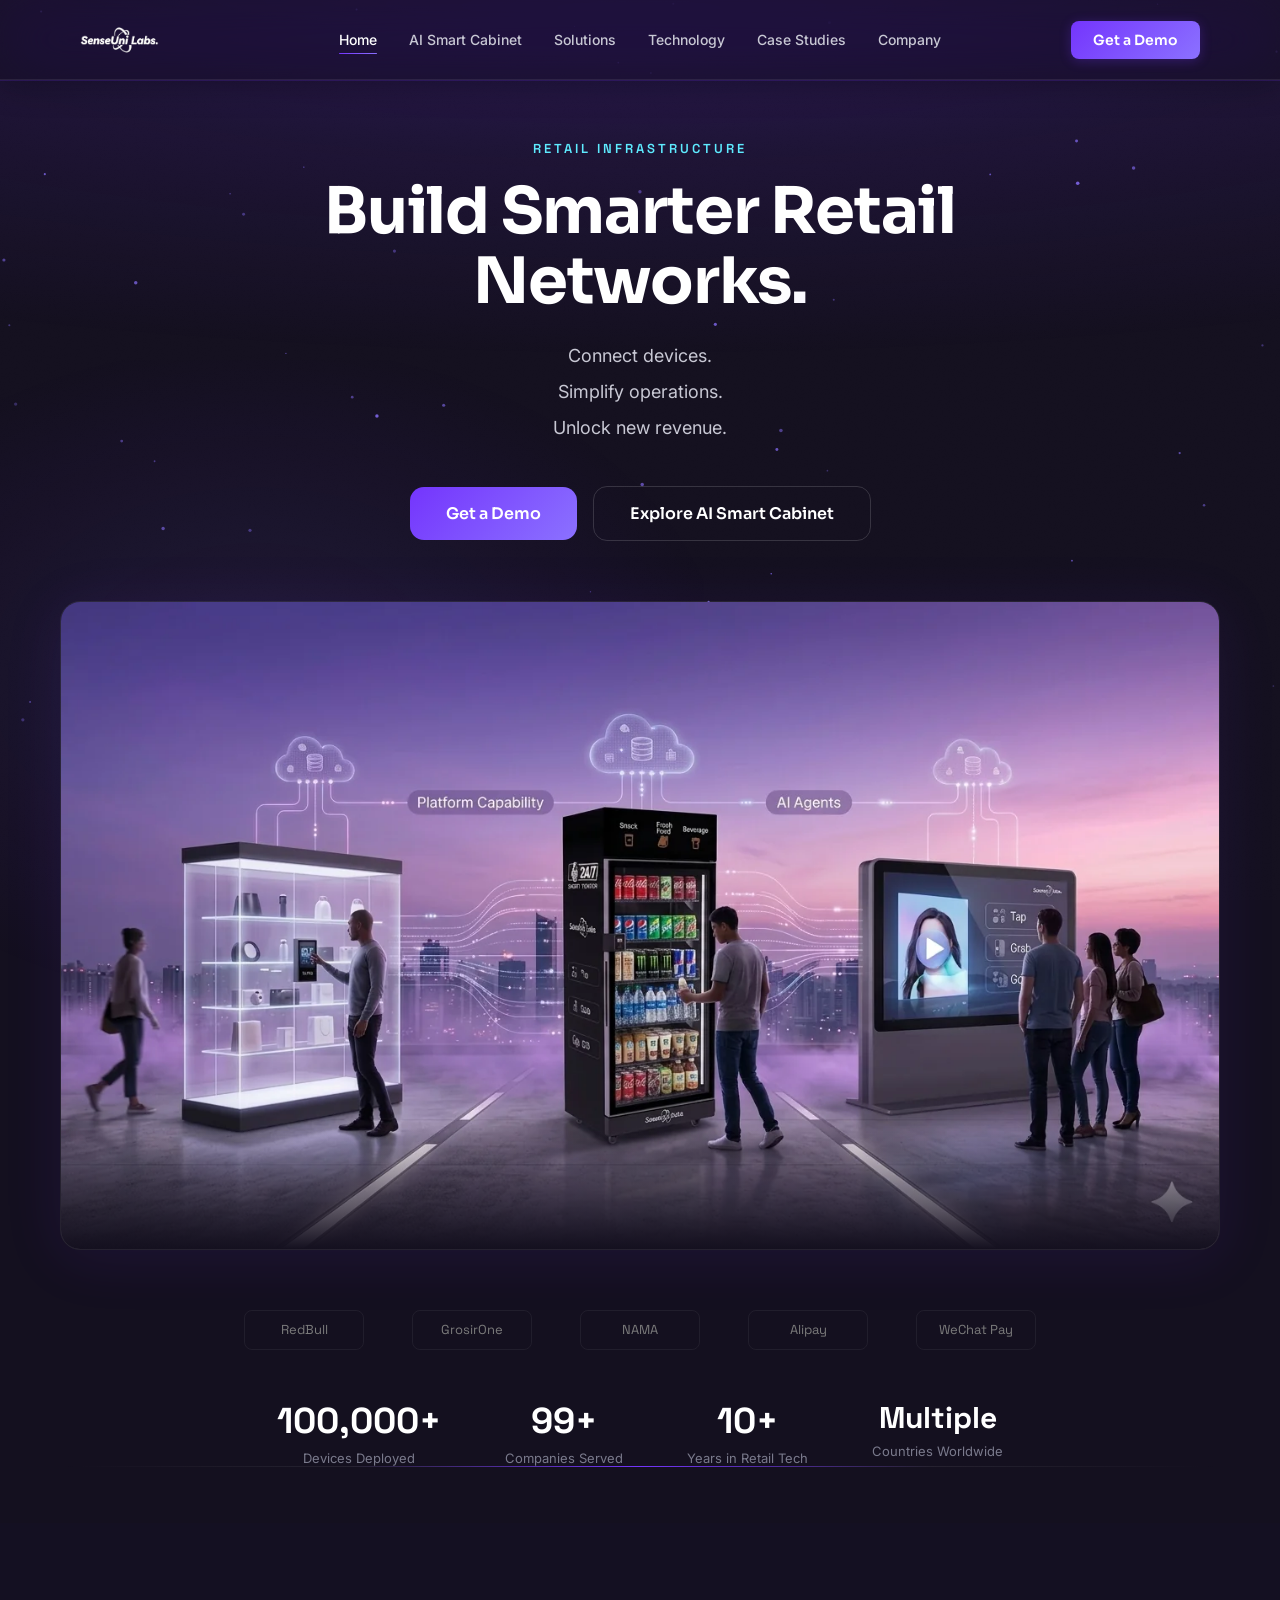
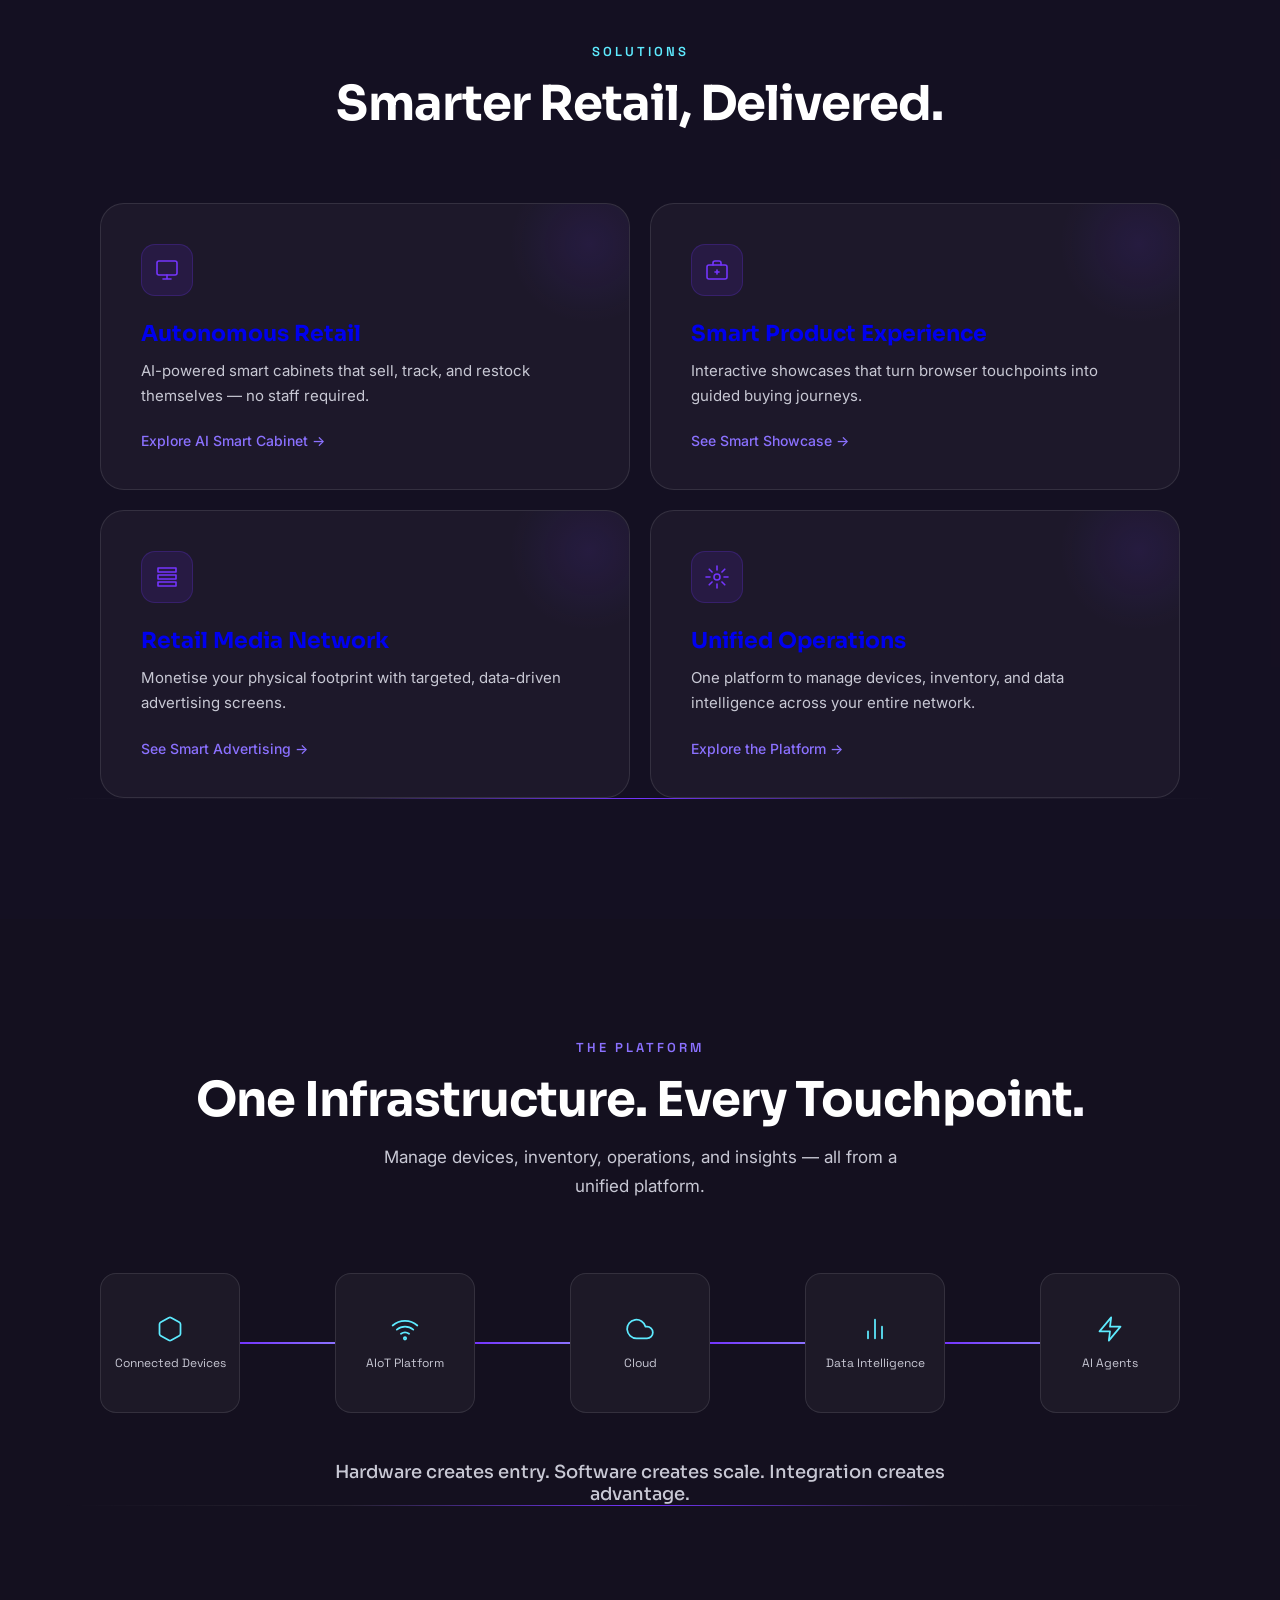
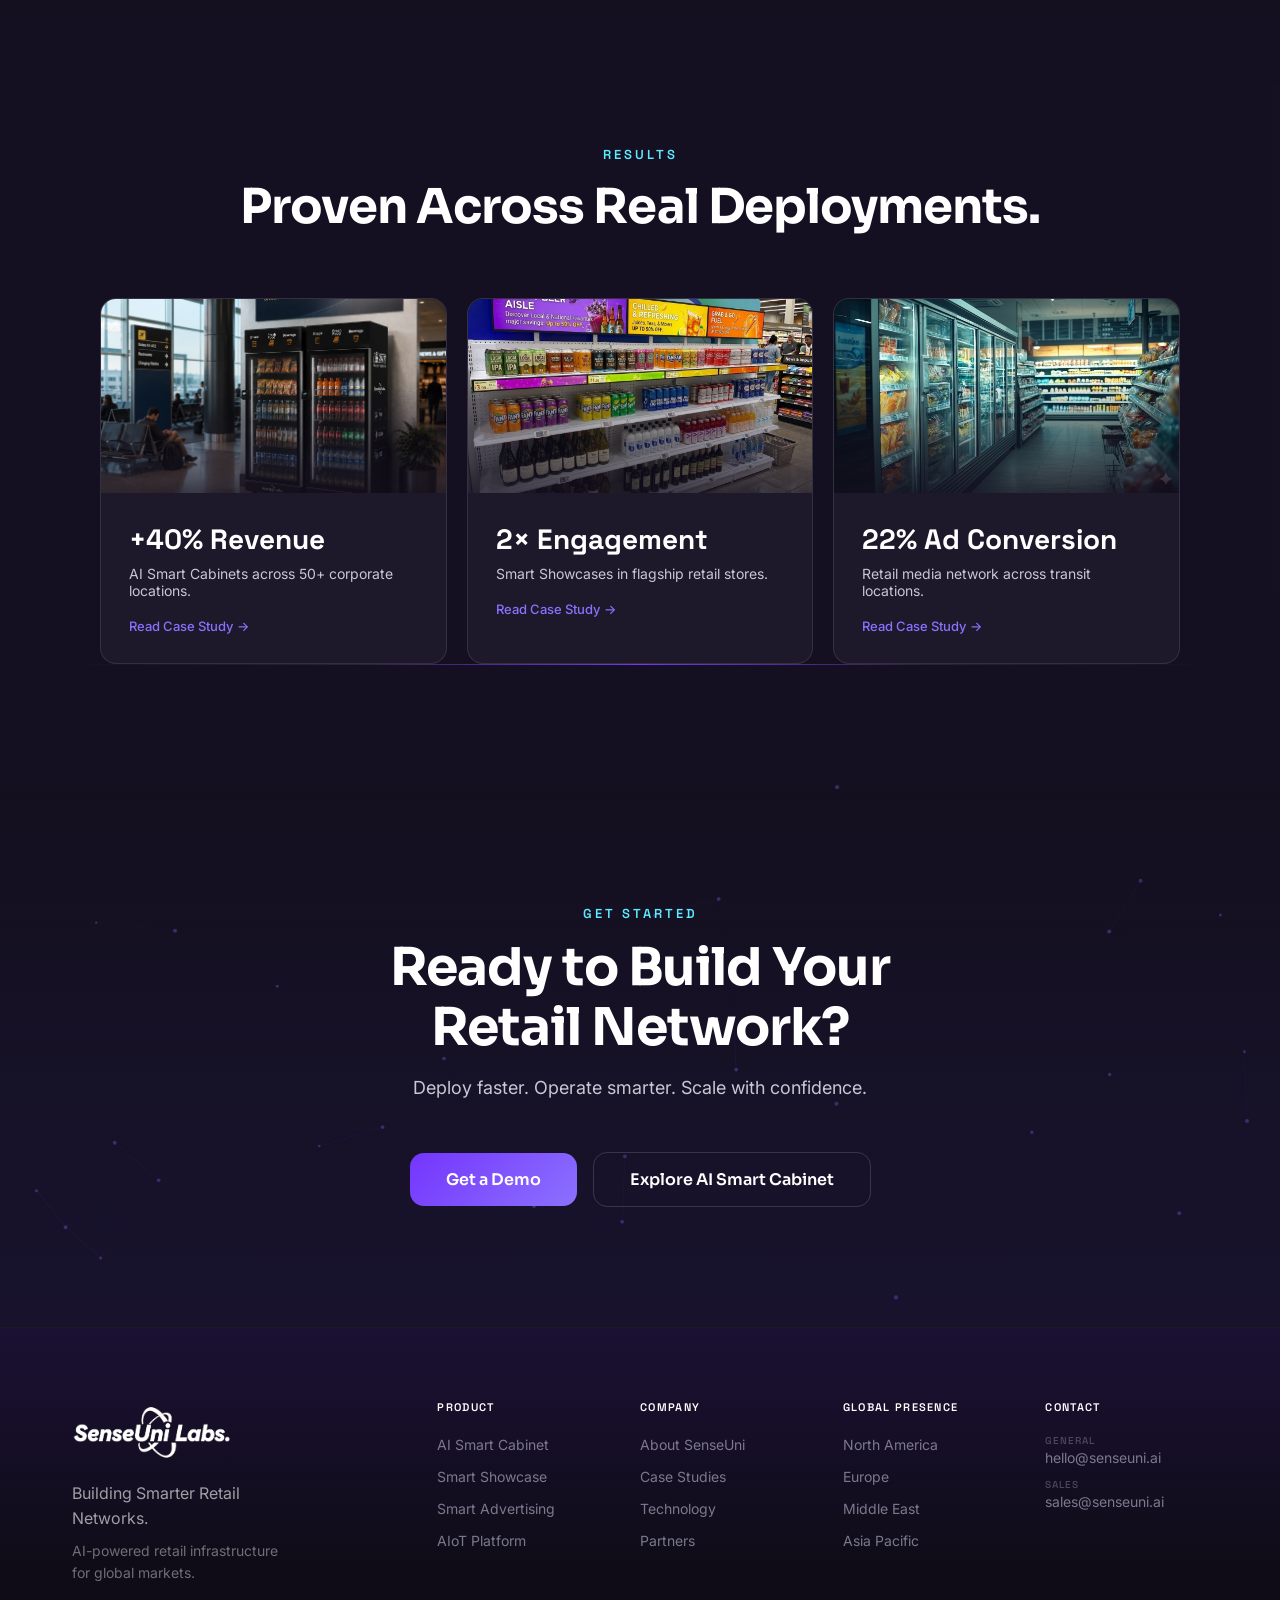
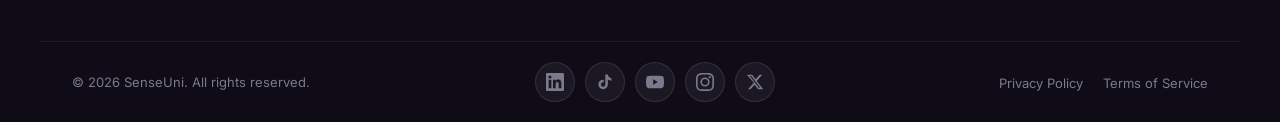
==== commit bff5d477: "Add premium effects layer on top of original layout - New assets/css/effects.css + assets/js/effects" ====
--- a/index.html
+++ b/index.html
@@ -1310,6 +1310,7 @@
       pointer-events: none;
     }
   </style>
+  <link rel="stylesheet" href="assets/css/effects.css" />
 </head>
 <body>
 
@@ -2275,5 +2276,6 @@
     <button id="cookie-accept" class="cookie-accept-btn">Got It</button>
   </div>
 
+  <script src="assets/js/effects.js" defer></script>
 </body>
 </html>
--- a/assets/css/effects.css
+++ b/assets/css/effects.css
@@ -0,0 +1,126 @@
+/* ════════════════════════════════════════════════════════════
+   SENSEUNI — PREMIUM EFFECTS LAYER (additive, zero layout change)
+   Loaded on top of each page's own styles. Desktop pointer-fine
+   effects are gated in effects.js; everything respects
+   prefers-reduced-motion.
+   ════════════════════════════════════════════════════════════ */
+
+/* ── 1 · Cursor aura — soft glow that trails the pointer ────── */
+.fx-aura {
+  position: fixed;
+  top: 0; left: 0;
+  width: 560px; height: 560px;
+  margin: -280px 0 0 -280px;
+  border-radius: 50%;
+  background: radial-gradient(circle,
+    rgba(116, 53, 253, 0.16) 0%,
+    rgba(139, 113, 255, 0.07) 38%,
+    transparent 68%);
+  pointer-events: none;
+  z-index: 1;                 /* above bg glows, below content */
+  mix-blend-mode: screen;
+  opacity: 0;
+  transition: opacity 0.6s ease;
+  will-change: transform;
+}
+.fx-aura.is-on { opacity: 1; }
+
+/* ── 2 · Card spotlight — highlight follows cursor inside card ─ */
+.fx-spot-host { position: relative; }
+.fx-spotlight {
+  position: absolute;
+  inset: 0;
+  border-radius: inherit;
+  overflow: hidden;
+  pointer-events: none;
+  z-index: 1;
+  opacity: 0;
+  transition: opacity 0.45s ease;
+}
+.fx-spot-host:hover .fx-spotlight { opacity: 1; }
+.fx-spotlight::before {
+  /* inner light pool */
+  content: '';
+  position: absolute;
+  inset: 0;
+  background: radial-gradient(380px circle at var(--fx-x, 50%) var(--fx-y, 50%),
+    rgba(139, 113, 255, 0.22) 0%,
+    rgba(116, 53, 253, 0.09) 35%,
+    transparent 64%);
+}
+.fx-spotlight::after {
+  /* tracing border light */
+  content: '';
+  position: absolute;
+  inset: 0;
+  border-radius: inherit;
+  padding: 1px;
+  background: radial-gradient(260px circle at var(--fx-x, 50%) var(--fx-y, 50%),
+    rgba(167, 147, 255, 0.8) 0%,
+    rgba(116, 53, 253, 0.25) 42%,
+    transparent 70%);
+  -webkit-mask: linear-gradient(#fff 0 0) content-box, linear-gradient(#fff 0 0);
+  -webkit-mask-composite: xor;
+          mask: linear-gradient(#fff 0 0) content-box, linear-gradient(#fff 0 0);
+          mask-composite: exclude;
+}
+
+/* ── 3 · Magnetic buttons ──────────────────────────────────────
+   Movement uses the standalone `translate` property so it
+   composes with each button's own CSS :hover transform. */
+.fx-magnet { transition: translate 0.28s cubic-bezier(0.22, 1, 0.36, 1); }
+
+/* ── 4 · Scroll progress bar ───────────────────────────────── */
+.fx-progress {
+  position: fixed;
+  top: 0; left: 0;
+  height: 2.5px;
+  width: 100%;
+  transform-origin: 0 50%;
+  transform: scaleX(0);
+  background: linear-gradient(90deg, #2C2069, #7435FD 55%, #8B71FF);
+  box-shadow: 0 0 12px rgba(116, 53, 253, 0.55);
+  pointer-events: none;
+  z-index: 2000;              /* above the fixed nav */
+}
+
+/* ── 5 · Gradient-text shimmer on hero headlines ───────────────
+   Pages mark gradient words with various span classes; effects.js
+   tags them with .fx-shimmer. Slow, subtle position drift. */
+@keyframes fxShimmer {
+  0%, 100% { background-position: 0% 50%; }
+  50%      { background-position: 100% 50%; }
+}
+.fx-shimmer {
+  background-size: 200% 200% !important;
+  animation: fxShimmer 7s ease-in-out infinite;
+}
+
+/* ── 6 · Image lift-glare on hover (existing imgs, no layout) ── */
+.fx-glare { position: relative; overflow: hidden; }
+.fx-glare::after {
+  content: '';
+  position: absolute;
+  top: 0; left: -85%;
+  width: 55%; height: 100%;
+  background: linear-gradient(105deg, transparent,
+    rgba(255, 255, 255, 0.10) 45%,
+    rgba(255, 255, 255, 0.16) 50%,
+    rgba(255, 255, 255, 0.10) 55%,
+    transparent);
+  transform: skewX(-18deg);
+  pointer-events: none;
+  transition: left 0.9s cubic-bezier(0.22, 1, 0.36, 1);
+}
+.fx-glare:hover::after { left: 130%; }
+
+/* ── Reduced motion / touch: kill everything ───────────────── */
+@media (prefers-reduced-motion: reduce) {
+  .fx-aura, .fx-progress { display: none !important; }
+  .fx-magnet { translate: none !important; transition: none !important; }
+  .fx-shimmer { animation: none !important; }
+  .fx-glare::after { display: none !important; }
+}
+@media (pointer: coarse) {
+  .fx-aura { display: none !important; }
+}
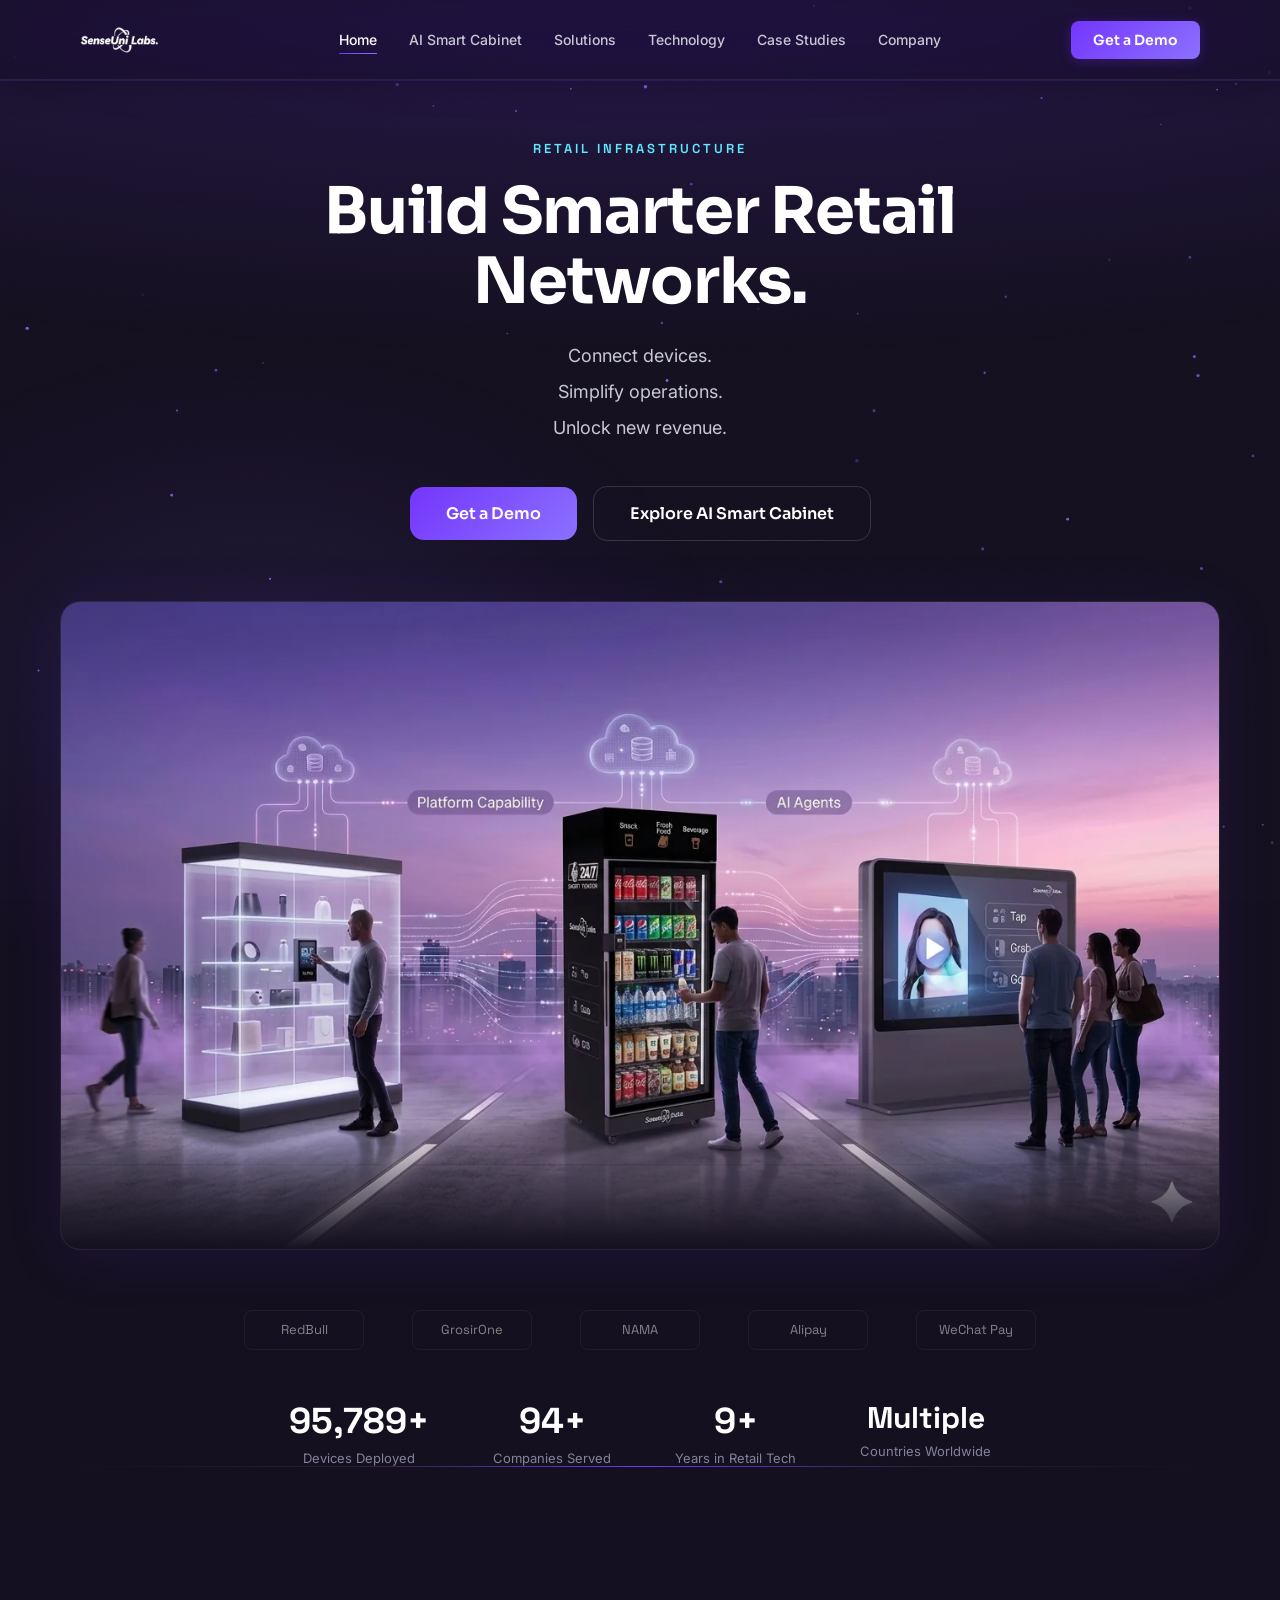
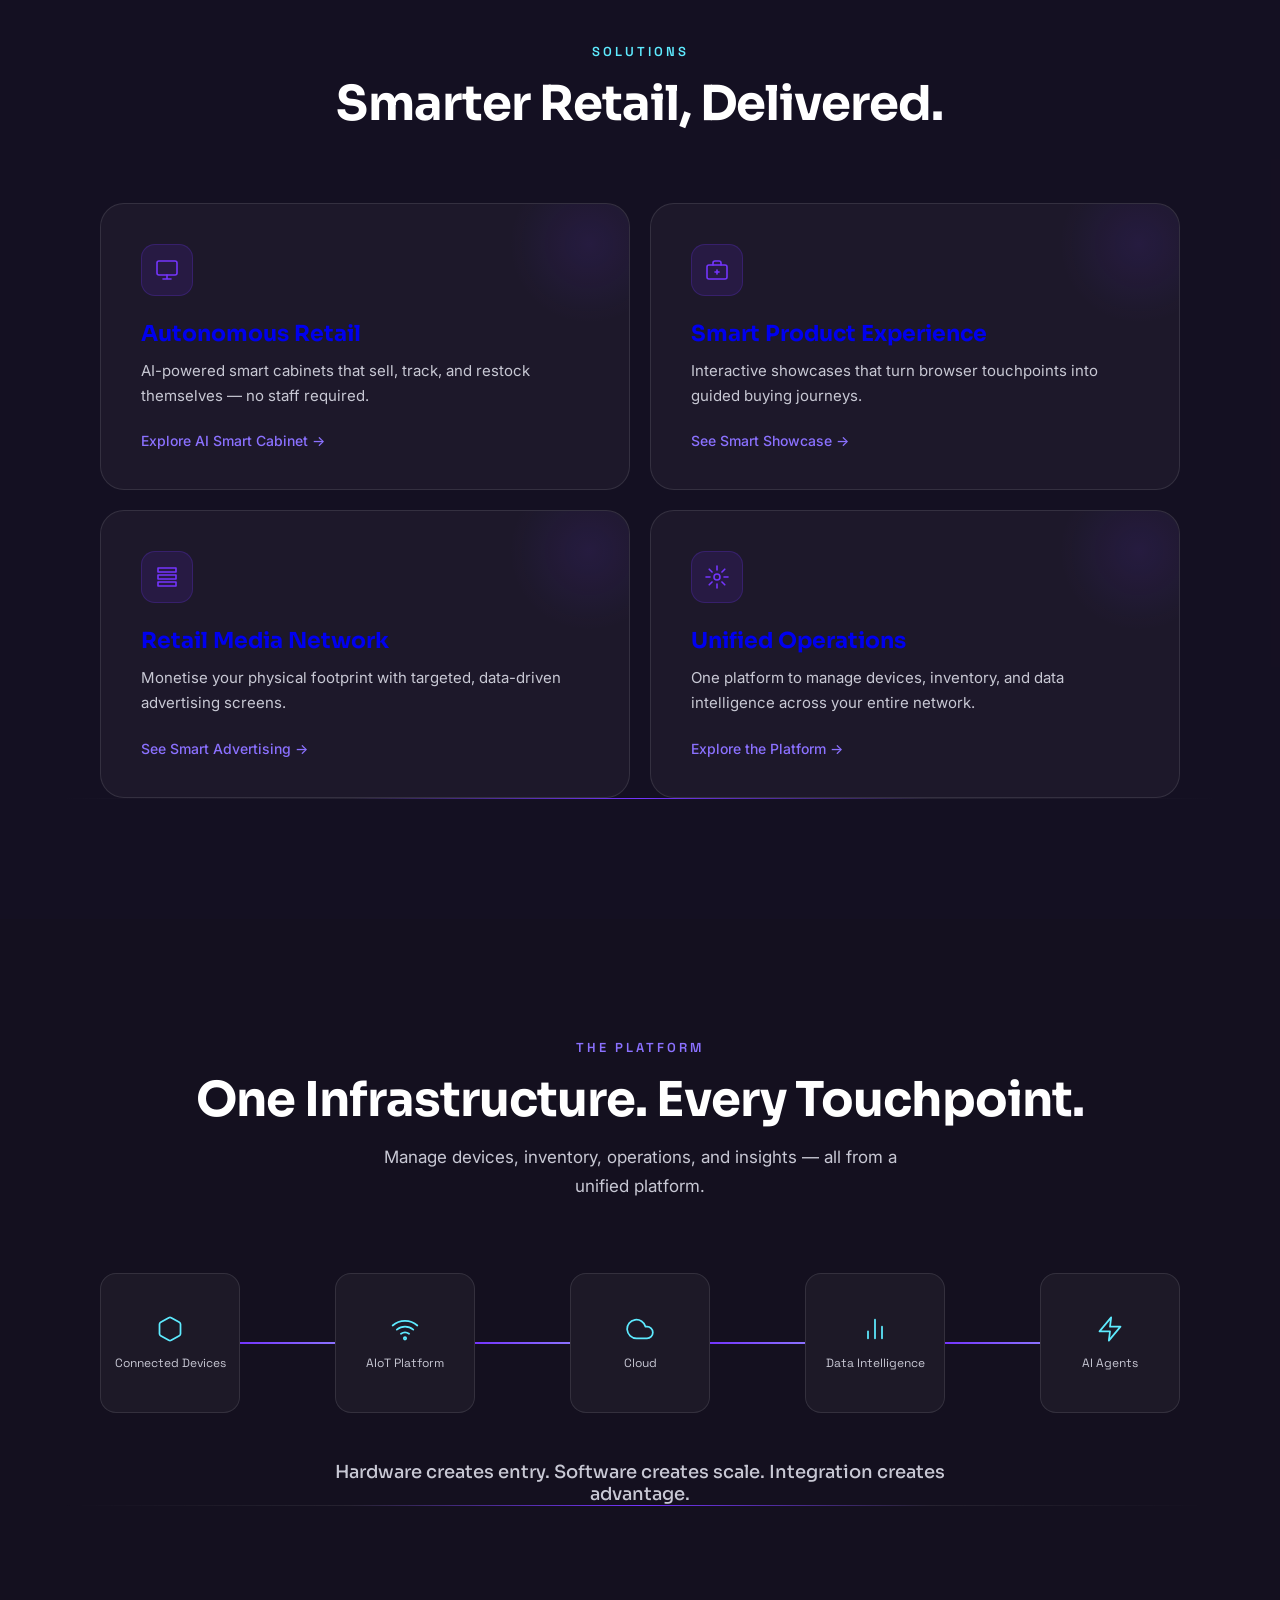
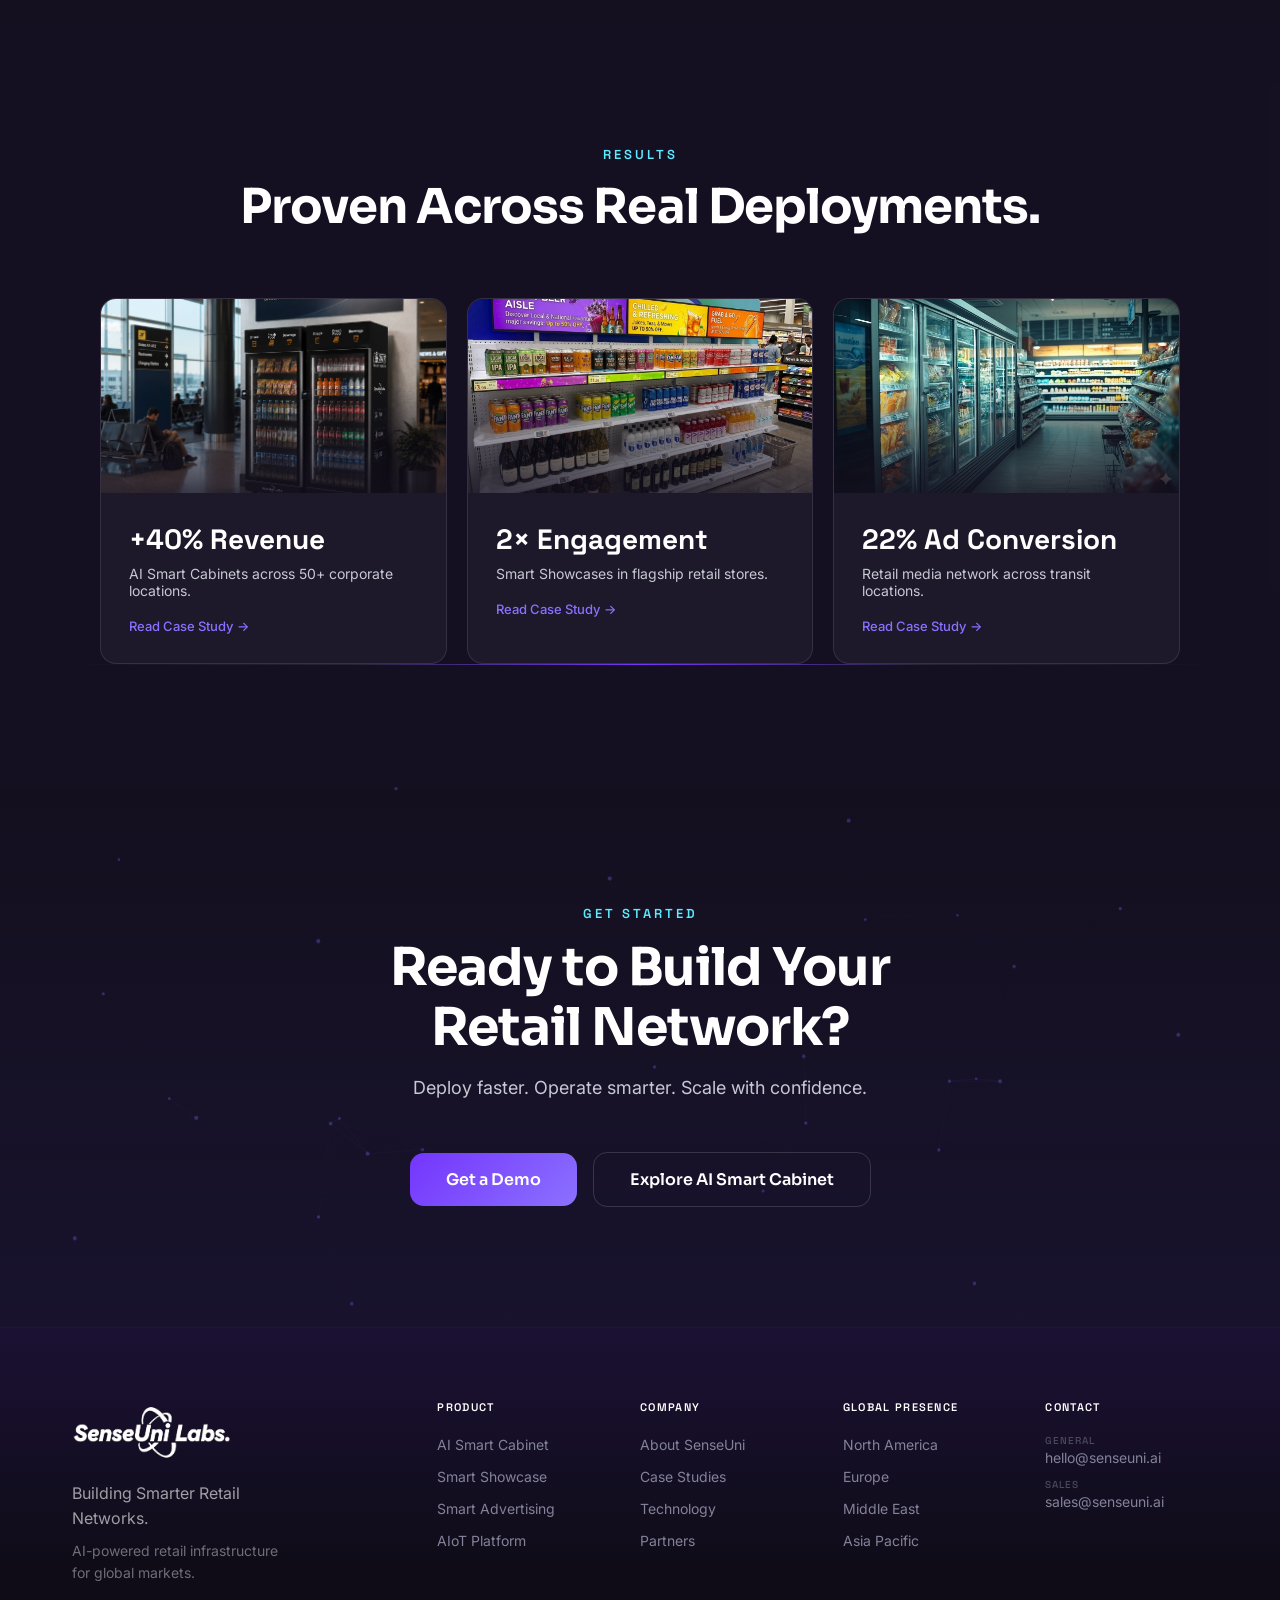
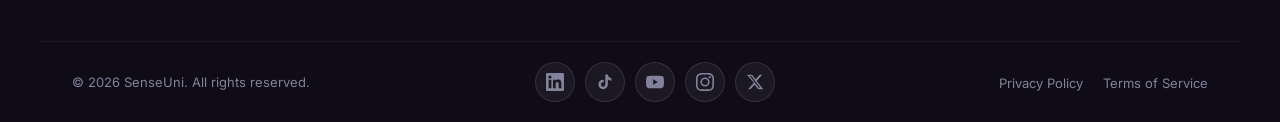
==== commit c1e75983: "redesign Co-Authored-By: Claude Fable 5 <noreply@anthropic.com>" ====
--- a/index.html
+++ b/index.html
@@ -4,6 +4,18 @@
   <meta charset="UTF-8" />
   <meta name="viewport" content="width=device-width, initial-scale=1.0" />
   <meta name="description" content="SenseUni builds AI-powered smart cabinets, connected showcases, and retail media solutions. One platform to deploy, manage, and scale autonomous retail." />
+
+  <link rel="canonical" href="https://senseuni-website.pages.dev/" />
+  <meta property="og:type" content="website" />
+  <meta property="og:site_name" content="SenseUni" />
+  <meta property="og:title" content="SenseUni — Smarter Retail Infrastructure" />
+  <meta property="og:description" content="SenseUni builds AI-powered smart cabinets, connected showcases, and retail media solutions. One platform to deploy, manage, and scale autonomous retail." />
+  <meta property="og:url" content="https://senseuni-website.pages.dev/" />
+  <meta property="og:image" content="https://senseuni-website.pages.dev/assets/images/senseunihero.webp" />
+  <meta name="twitter:card" content="summary_large_image" />
+  <meta name="twitter:title" content="SenseUni — Smarter Retail Infrastructure" />
+  <meta name="twitter:description" content="SenseUni builds AI-powered smart cabinets, connected showcases, and retail media solutions. One platform to deploy, manage, and scale autonomous retail." />
+  <meta name="twitter:image" content="https://senseuni-website.pages.dev/assets/images/senseunihero.webp" />
   <title>SenseUni — Smarter Retail Infrastructure</title>
 
   <link rel="icon" type="image/webp" href="assets/images/logomini.webp" />
@@ -34,7 +46,7 @@
 
       --color-text-primary:    #FFFFFF;
       --color-text-secondary:  #C8C8D4;
-      --color-text-muted:      #7A7A8C;
+      --color-text-muted:      #82829A;
 
       --gradient-btn:  linear-gradient(135deg, var(--color-accent), var(--color-highlight));
       --gradient-card: linear-gradient(135deg, rgba(44, 32, 105, 0.20) 0%, rgba(116, 53, 253, 0.06) 100%);
@@ -1709,7 +1721,7 @@
           <li><a href="company.html"          class="footer__col-link">About SenseUni</a></li>
           <li><a href="case-studies.html"     class="footer__col-link">Case Studies</a></li>
           <li><a href="technology.html"       class="footer__col-link">Technology</a></li>
-          <li><a href="company.html#partners" class="footer__col-link">Partners</a></li>
+          <li><a href="company.html#global-presence" class="footer__col-link">Partners</a></li>
         </ul>
       </div>
 
@@ -1753,7 +1765,7 @@
       <ul class="footer__social" role="list" aria-label="Social media links">
 
         <li>
-          <a href="https://linkedin.com/company/senseuni" class="footer__social-link" aria-label="LinkedIn" target="_blank" rel="noopener">
+          <a href="https://linkedin.com/company/senseuni" class="footer__social-link" aria-label="LinkedIn" target="_blank" rel="noopener noreferrer">
             <svg width="18" height="18" viewBox="0 0 24 24" fill="currentColor" aria-hidden="true">
               <path d="M20.447 20.452h-3.554v-5.569c0-1.328-.027-3.037-1.852-3.037-1.853 0-2.136 1.445-2.136 2.939v5.667H9.351V9h3.414v1.561h.046c.477-.9 1.637-1.85 3.37-1.85 3.601 0 4.267 2.37 4.267 5.455v6.286zM5.337 7.433a2.062 2.062 0 0 1-2.063-2.065 2.064 2.064 0 1 1 2.063 2.065zm1.782 13.019H3.555V9h3.564v11.452zM22.225 0H1.771C.792 0 0 .774 0 1.729v20.542C0 23.227.792 24 1.771 24h20.451C23.2 24 24 23.227 24 22.271V1.729C24 .774 23.2 0 22.222 0h.003z"/>
             </svg>
@@ -1761,7 +1773,7 @@
         </li>
 
         <li>
-          <a href="https://tiktok.com/@senseuni" class="footer__social-link" aria-label="TikTok" target="_blank" rel="noopener">
+          <a href="https://tiktok.com/@senseuni" class="footer__social-link" aria-label="TikTok" target="_blank" rel="noopener noreferrer">
             <svg width="18" height="18" viewBox="0 0 24 24" fill="currentColor" aria-hidden="true">
               <path d="M19.59 6.69a4.83 4.83 0 0 1-3.77-4.25V2h-3.45v13.67a2.89 2.89 0 0 1-2.88 2.5 2.89 2.89 0 0 1-2.89-2.89 2.89 2.89 0 0 1 2.89-2.89c.28 0 .54.04.79.1V9.01a6.27 6.27 0 0 0-.79-.05 6.34 6.34 0 0 0-6.34 6.34 6.34 6.34 0 0 0 6.34 6.34 6.34 6.34 0 0 0 6.33-6.34V8.79a8.18 8.18 0 0 0 4.78 1.52V6.85a4.85 4.85 0 0 1-1-.16z"/>
             </svg>
@@ -1769,7 +1781,7 @@
         </li>
 
         <li>
-          <a href="https://youtube.com/@senseuni" class="footer__social-link" aria-label="YouTube" target="_blank" rel="noopener">
+          <a href="https://youtube.com/@senseuni" class="footer__social-link" aria-label="YouTube" target="_blank" rel="noopener noreferrer">
             <svg width="18" height="18" viewBox="0 0 24 24" fill="currentColor" aria-hidden="true">
               <path d="M23.498 6.186a3.016 3.016 0 0 0-2.122-2.136C19.505 3.545 12 3.545 12 3.545s-7.505 0-9.377.505A3.017 3.017 0 0 0 .502 6.186C0 8.07 0 12 0 12s0 3.93.502 5.814a3.016 3.016 0 0 0 2.122 2.136c1.871.505 9.376.505 9.376.505s7.505 0 9.377-.505a3.015 3.015 0 0 0 2.122-2.136C24 15.93 24 12 24 12s0-3.93-.502-5.814zM9.545 15.568V8.432L15.818 12l-6.273 3.568z"/>
             </svg>
@@ -1777,7 +1789,7 @@
         </li>
 
         <li>
-          <a href="https://instagram.com/senseuni" class="footer__social-link" aria-label="Instagram" target="_blank" rel="noopener">
+          <a href="https://instagram.com/senseuni" class="footer__social-link" aria-label="Instagram" target="_blank" rel="noopener noreferrer">
             <svg width="18" height="18" viewBox="0 0 24 24" fill="currentColor" aria-hidden="true">
               <path d="M12 2.163c3.204 0 3.584.012 4.85.07 3.252.148 4.771 1.691 4.919 4.919.058 1.265.069 1.645.069 4.849 0 3.205-.012 3.584-.069 4.849-.149 3.225-1.664 4.771-4.919 4.919-1.266.058-1.644.07-4.85.07-3.204 0-3.584-.012-4.849-.07-3.26-.149-4.771-1.699-4.919-4.92-.058-1.265-.07-1.644-.07-4.849 0-3.204.013-3.583.07-4.849.149-3.227 1.664-4.771 4.919-4.919 1.266-.057 1.645-.069 4.849-.069zM12 0C8.741 0 8.333.014 7.053.072 2.695.272.273 2.69.073 7.052.014 8.333 0 8.741 0 12c0 3.259.014 3.668.072 4.948.2 4.358 2.618 6.78 6.98 6.98C8.333 23.986 8.741 24 12 24c3.259 0 3.668-.014 4.948-.072 4.354-.2 6.782-2.618 6.979-6.98.059-1.28.073-1.689.073-4.948 0-3.259-.014-3.667-.072-4.947-.196-4.354-2.617-6.78-6.979-6.98C15.668.014 15.259 0 12 0zm0 5.838a6.162 6.162 0 1 0 0 12.324 6.162 6.162 0 0 0 0-12.324zM12 16a4 4 0 1 1 0-8 4 4 0 0 1 0 8zm6.406-11.845a1.44 1.44 0 1 0 0 2.881 1.44 1.44 0 0 0 0-2.881z"/>
             </svg>
@@ -1785,7 +1797,7 @@
         </li>
 
         <li>
-          <a href="https://x.com/senseuni" class="footer__social-link" aria-label="X (Twitter)" target="_blank" rel="noopener">
+          <a href="https://x.com/senseuni" class="footer__social-link" aria-label="X (Twitter)" target="_blank" rel="noopener noreferrer">
             <svg width="18" height="18" viewBox="0 0 24 24" fill="currentColor" aria-hidden="true">
               <path d="M18.244 2.25h3.308l-7.227 8.26 8.502 11.24H16.17l-4.714-6.231-5.401 6.231H2.743l7.73-8.835L1.254 2.25H8.08l4.713 6.231zm-1.161 17.52h1.833L7.084 4.126H5.117z"/>
             </svg>
